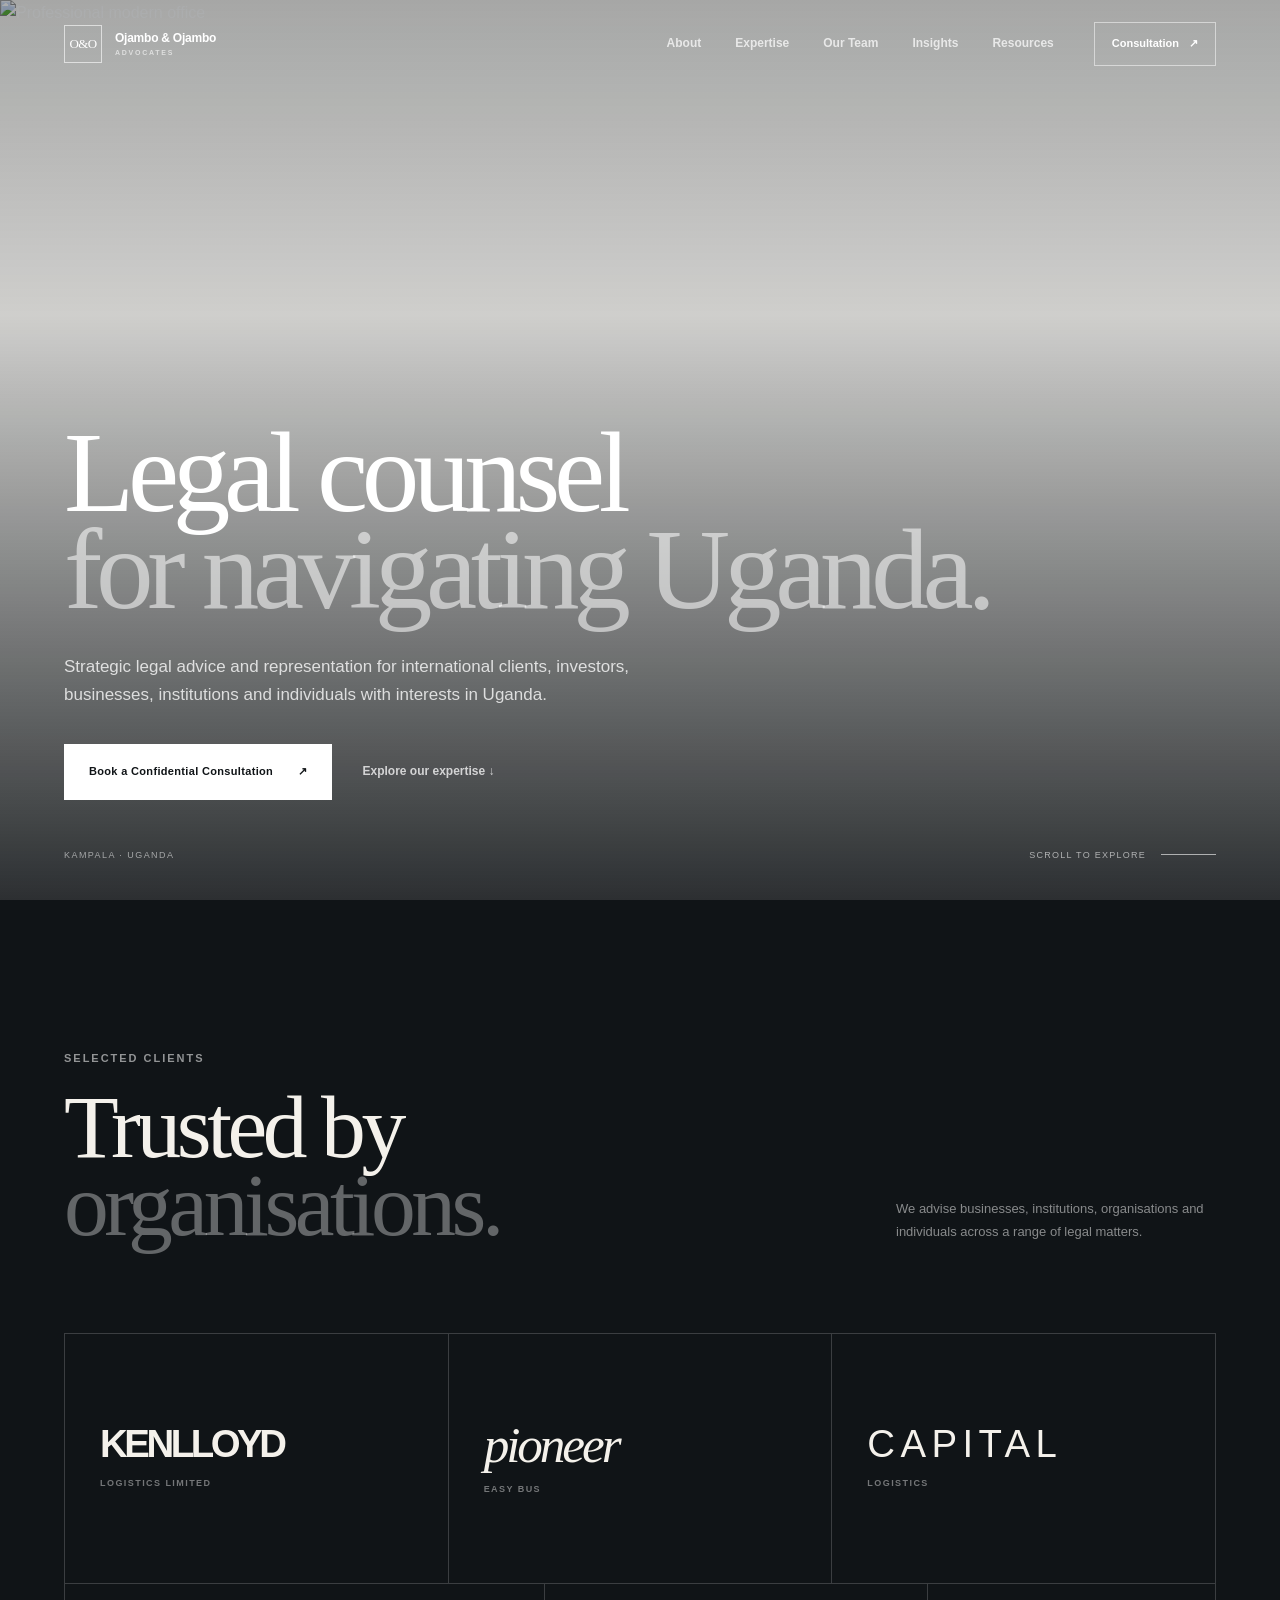
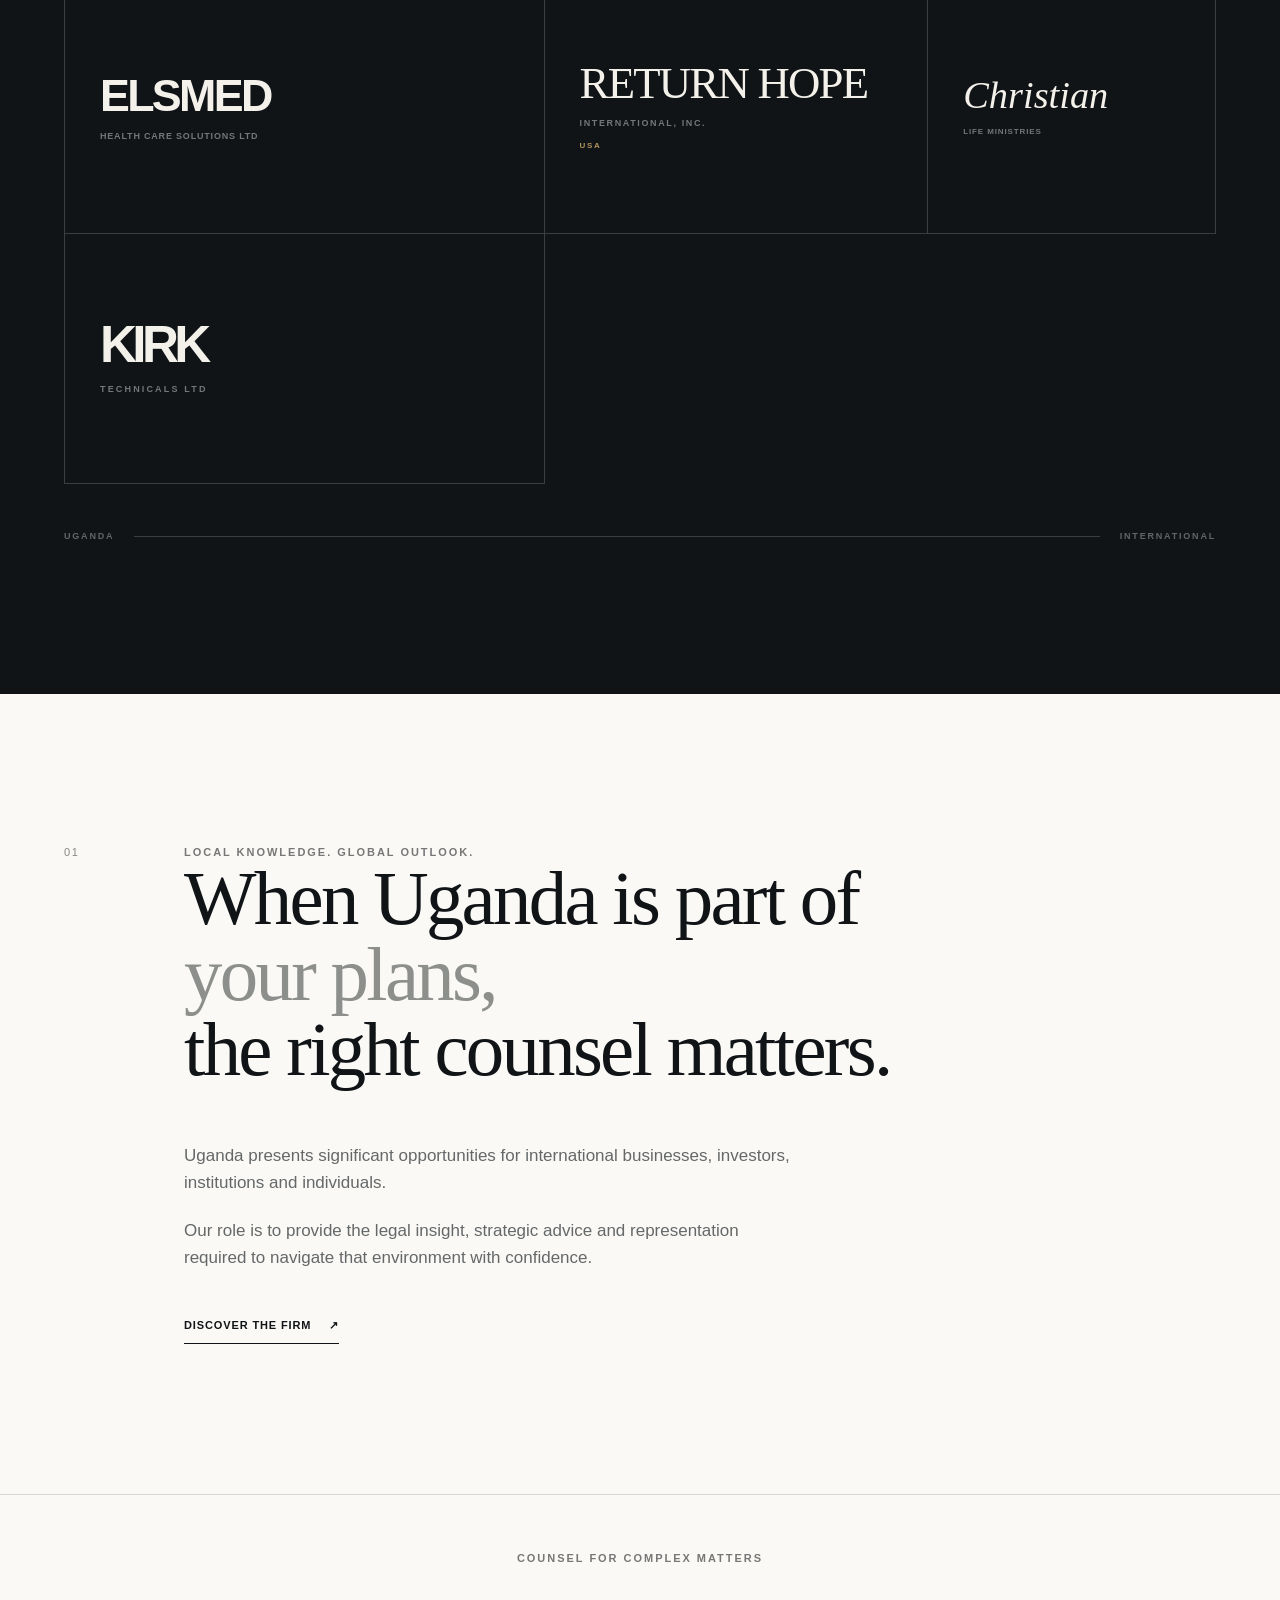
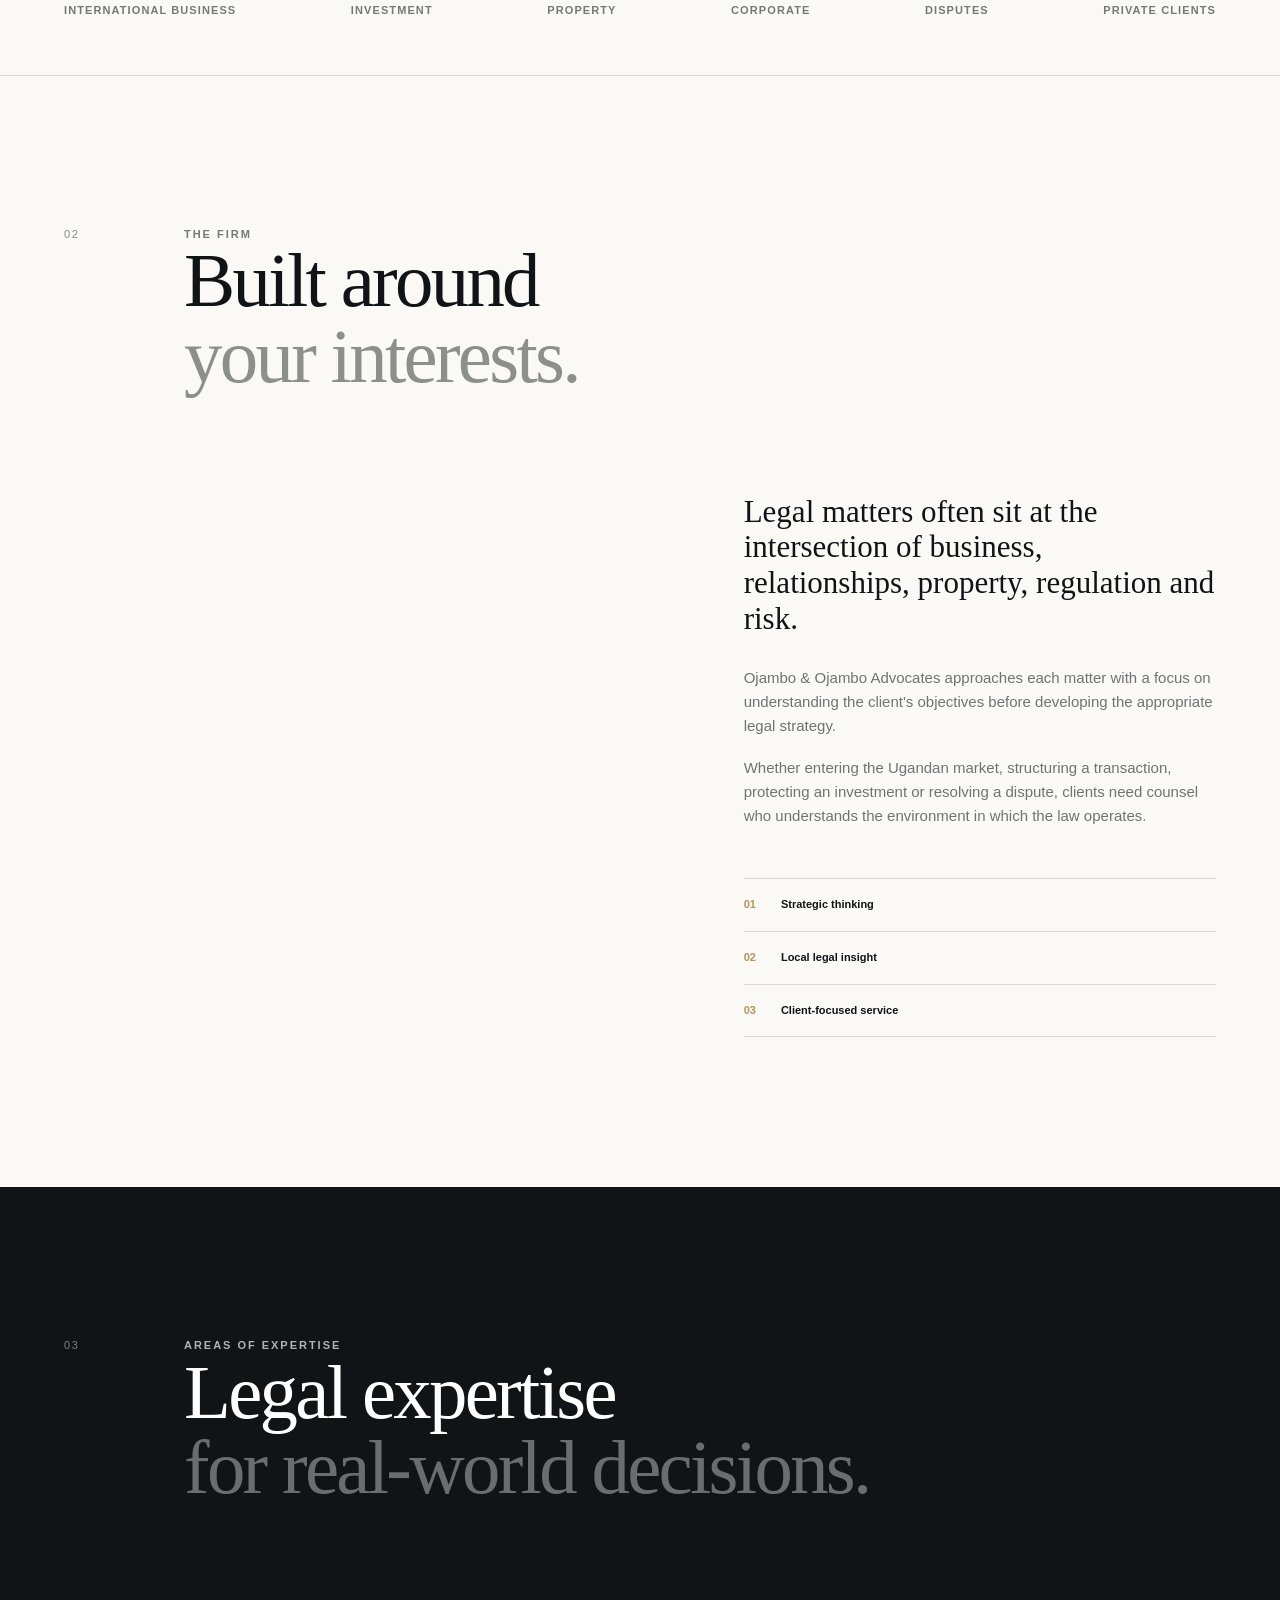
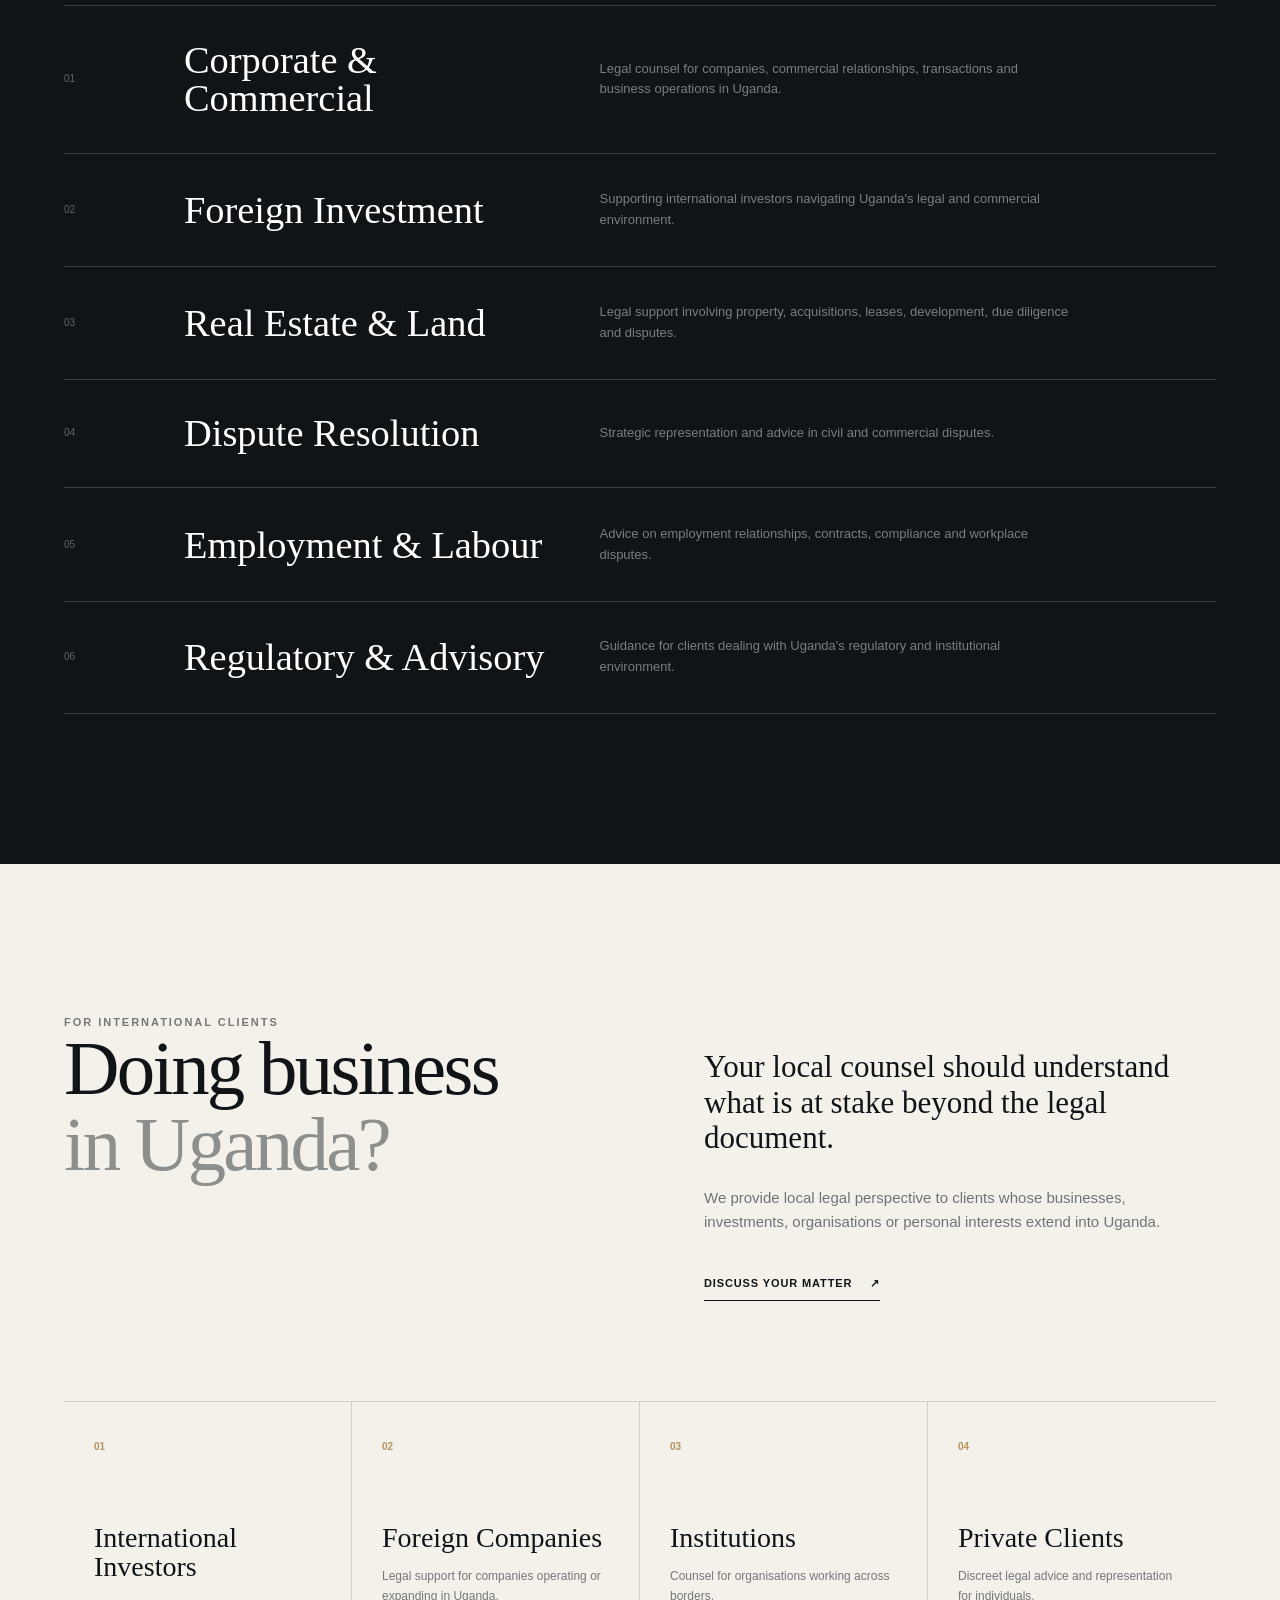
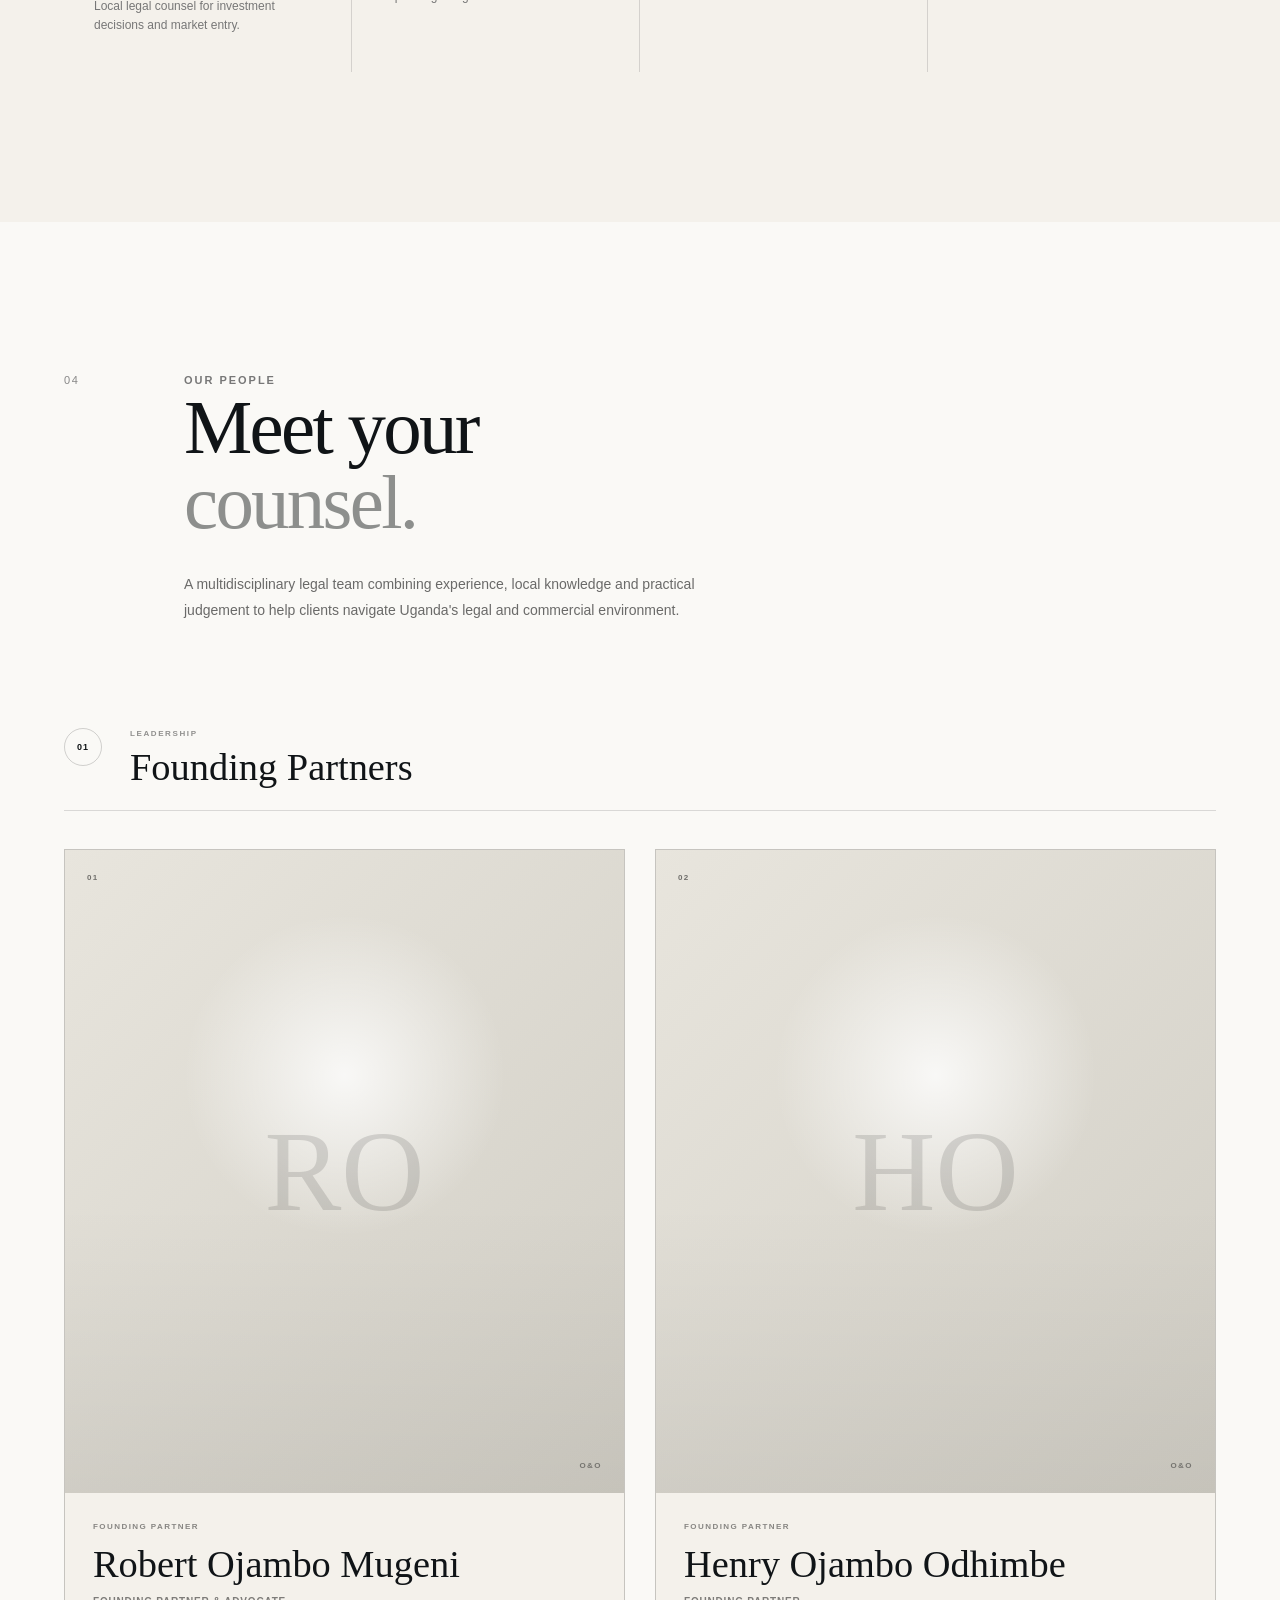
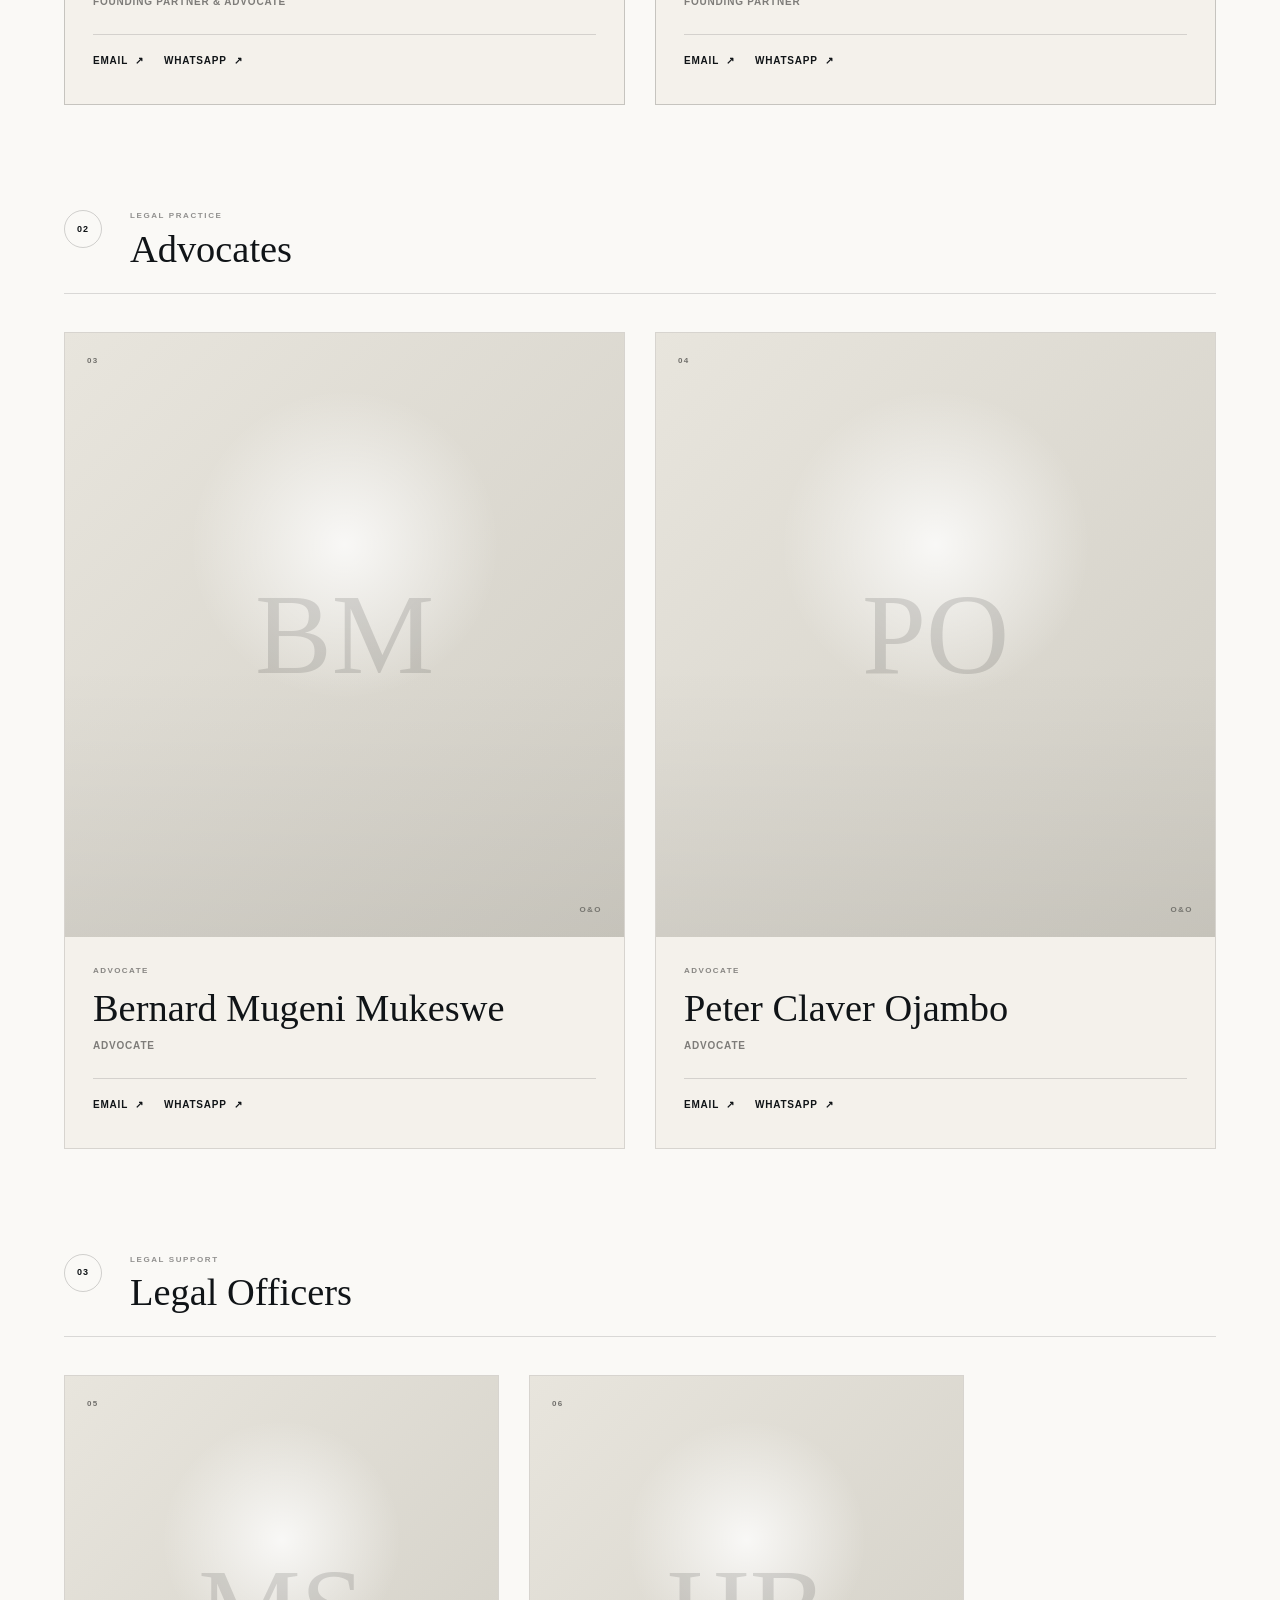
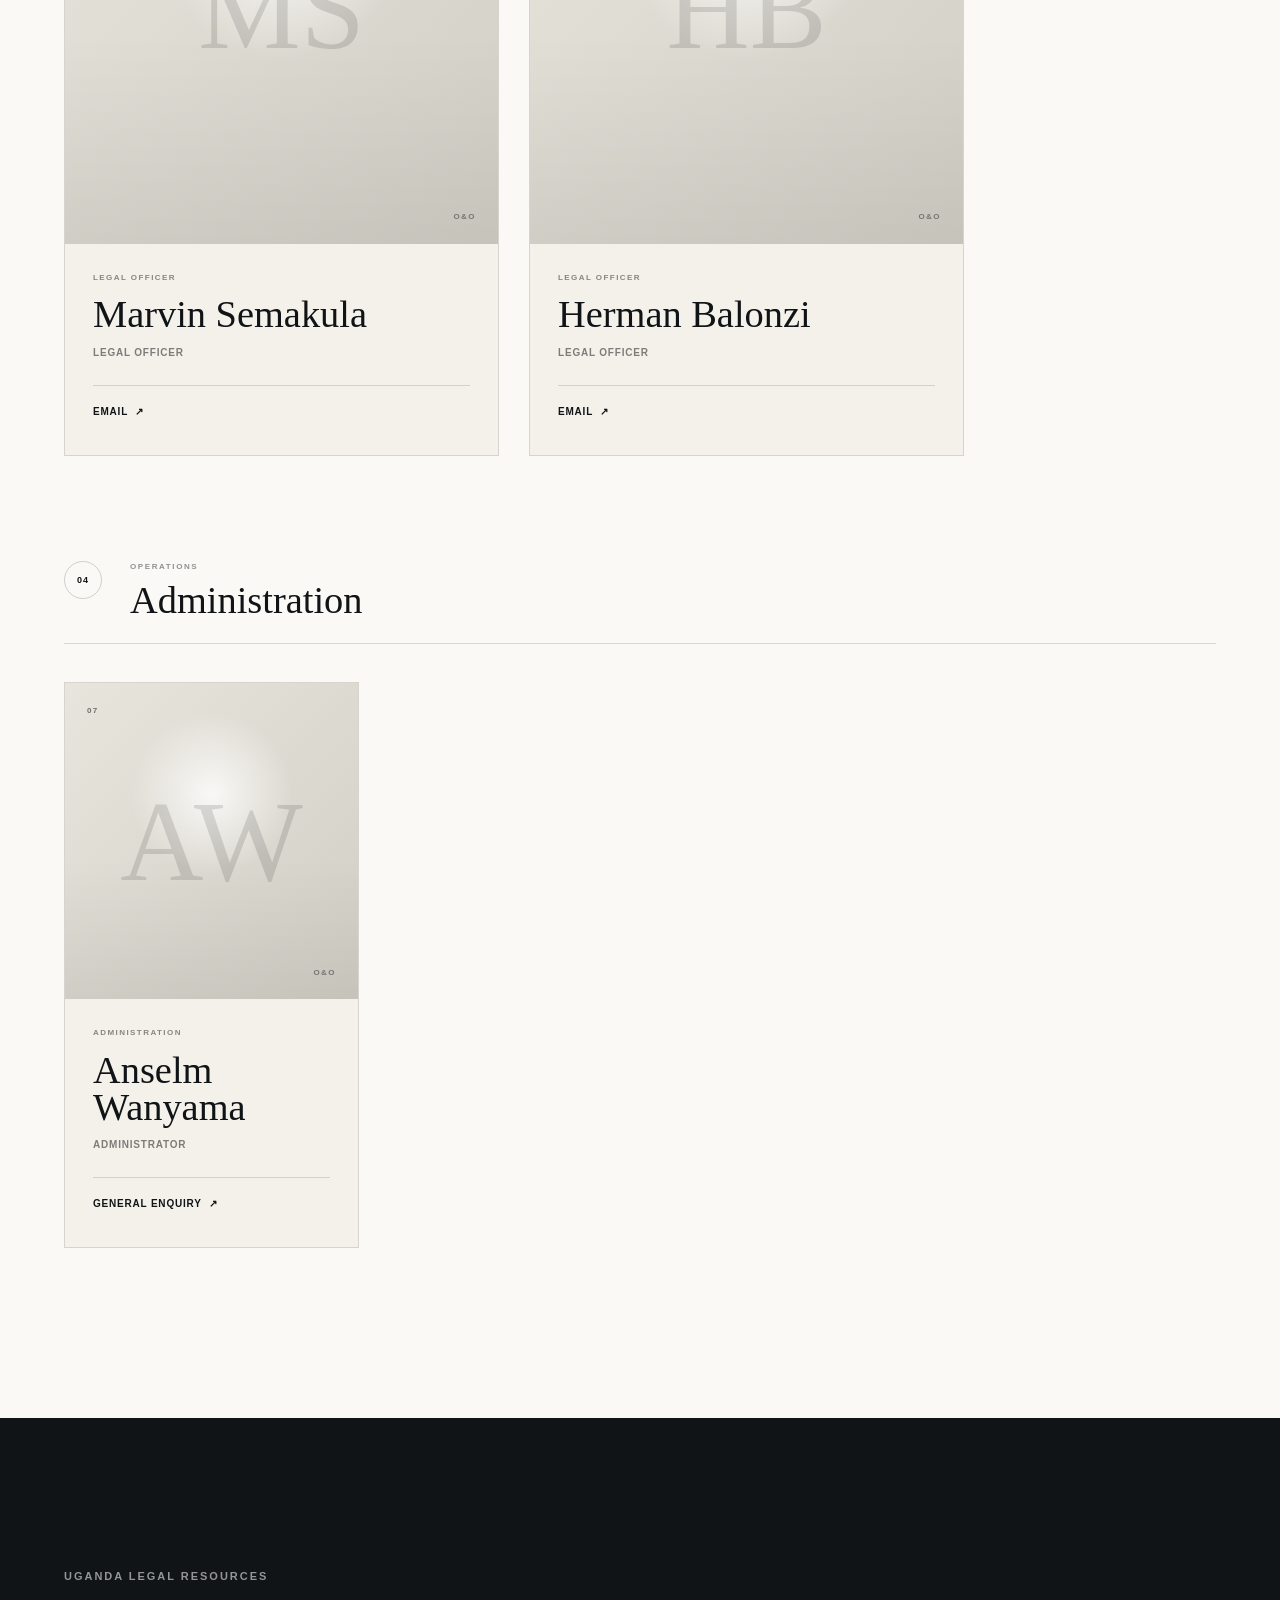
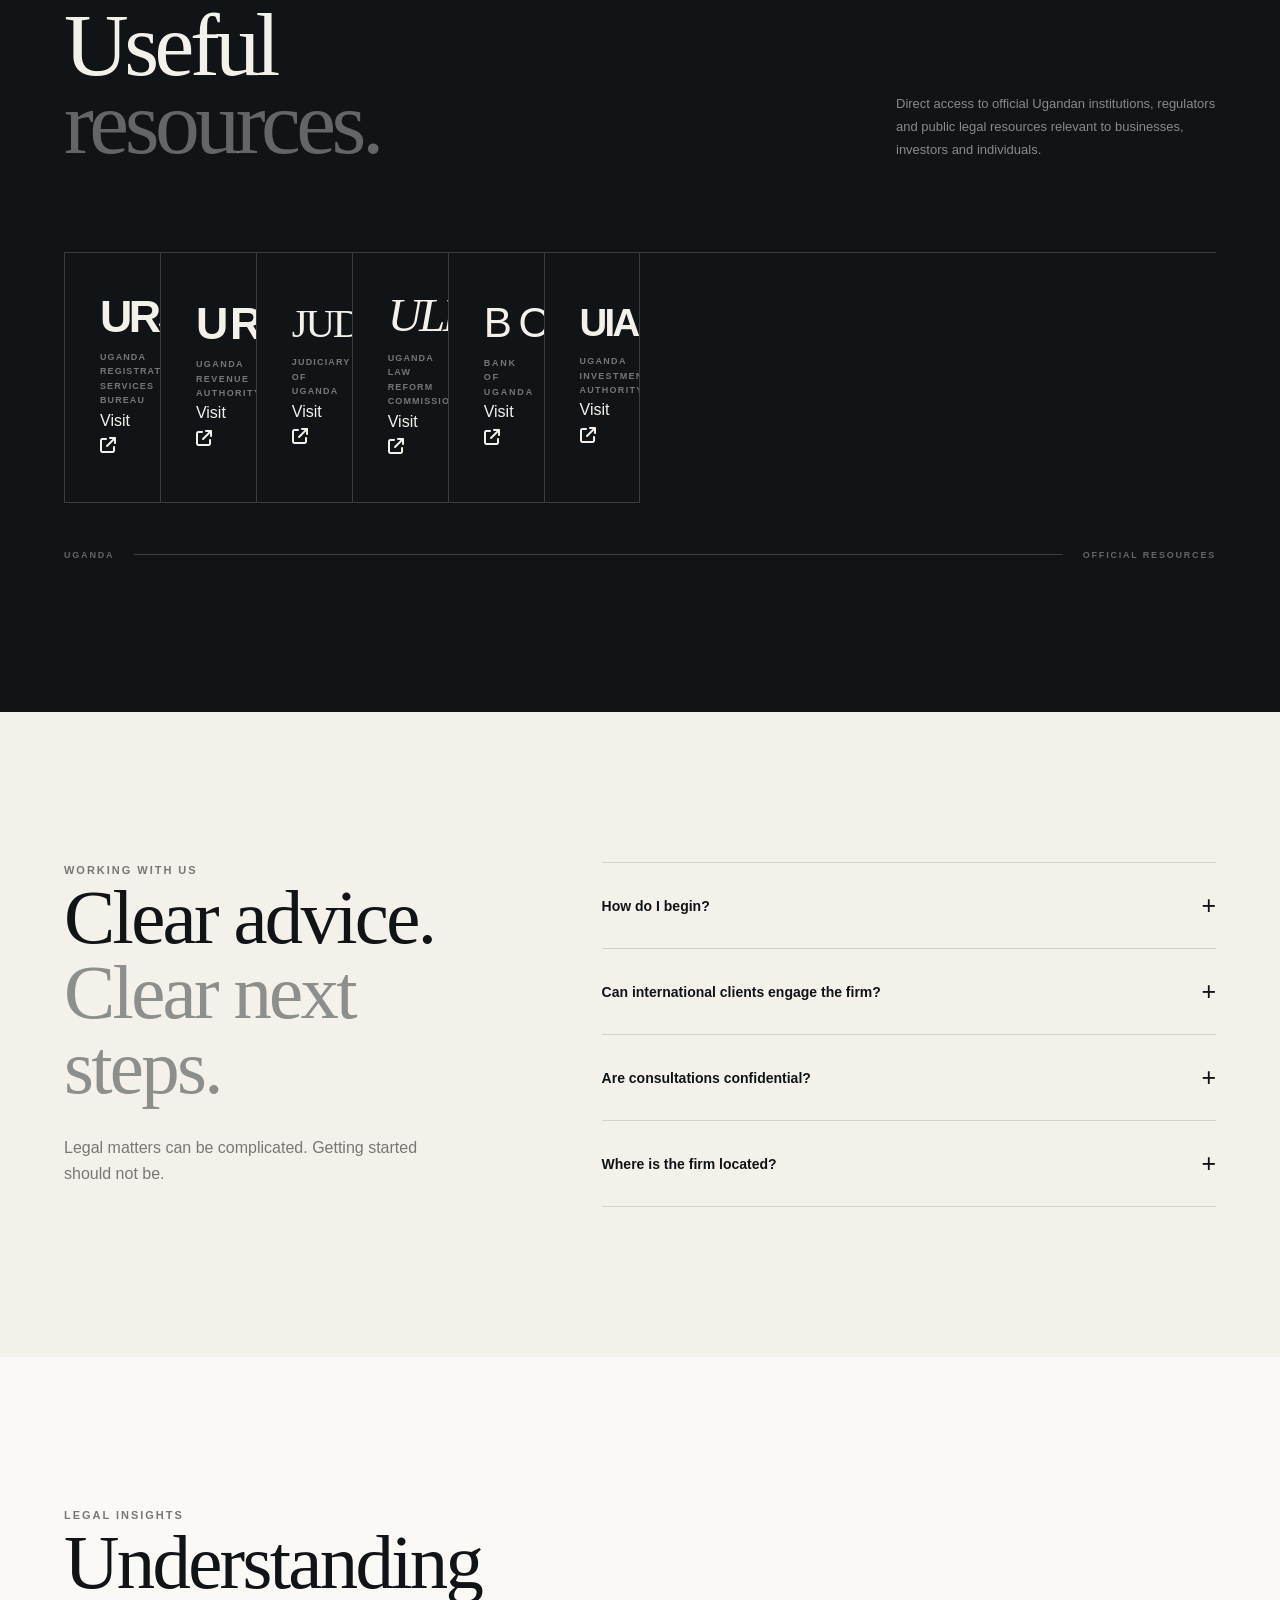
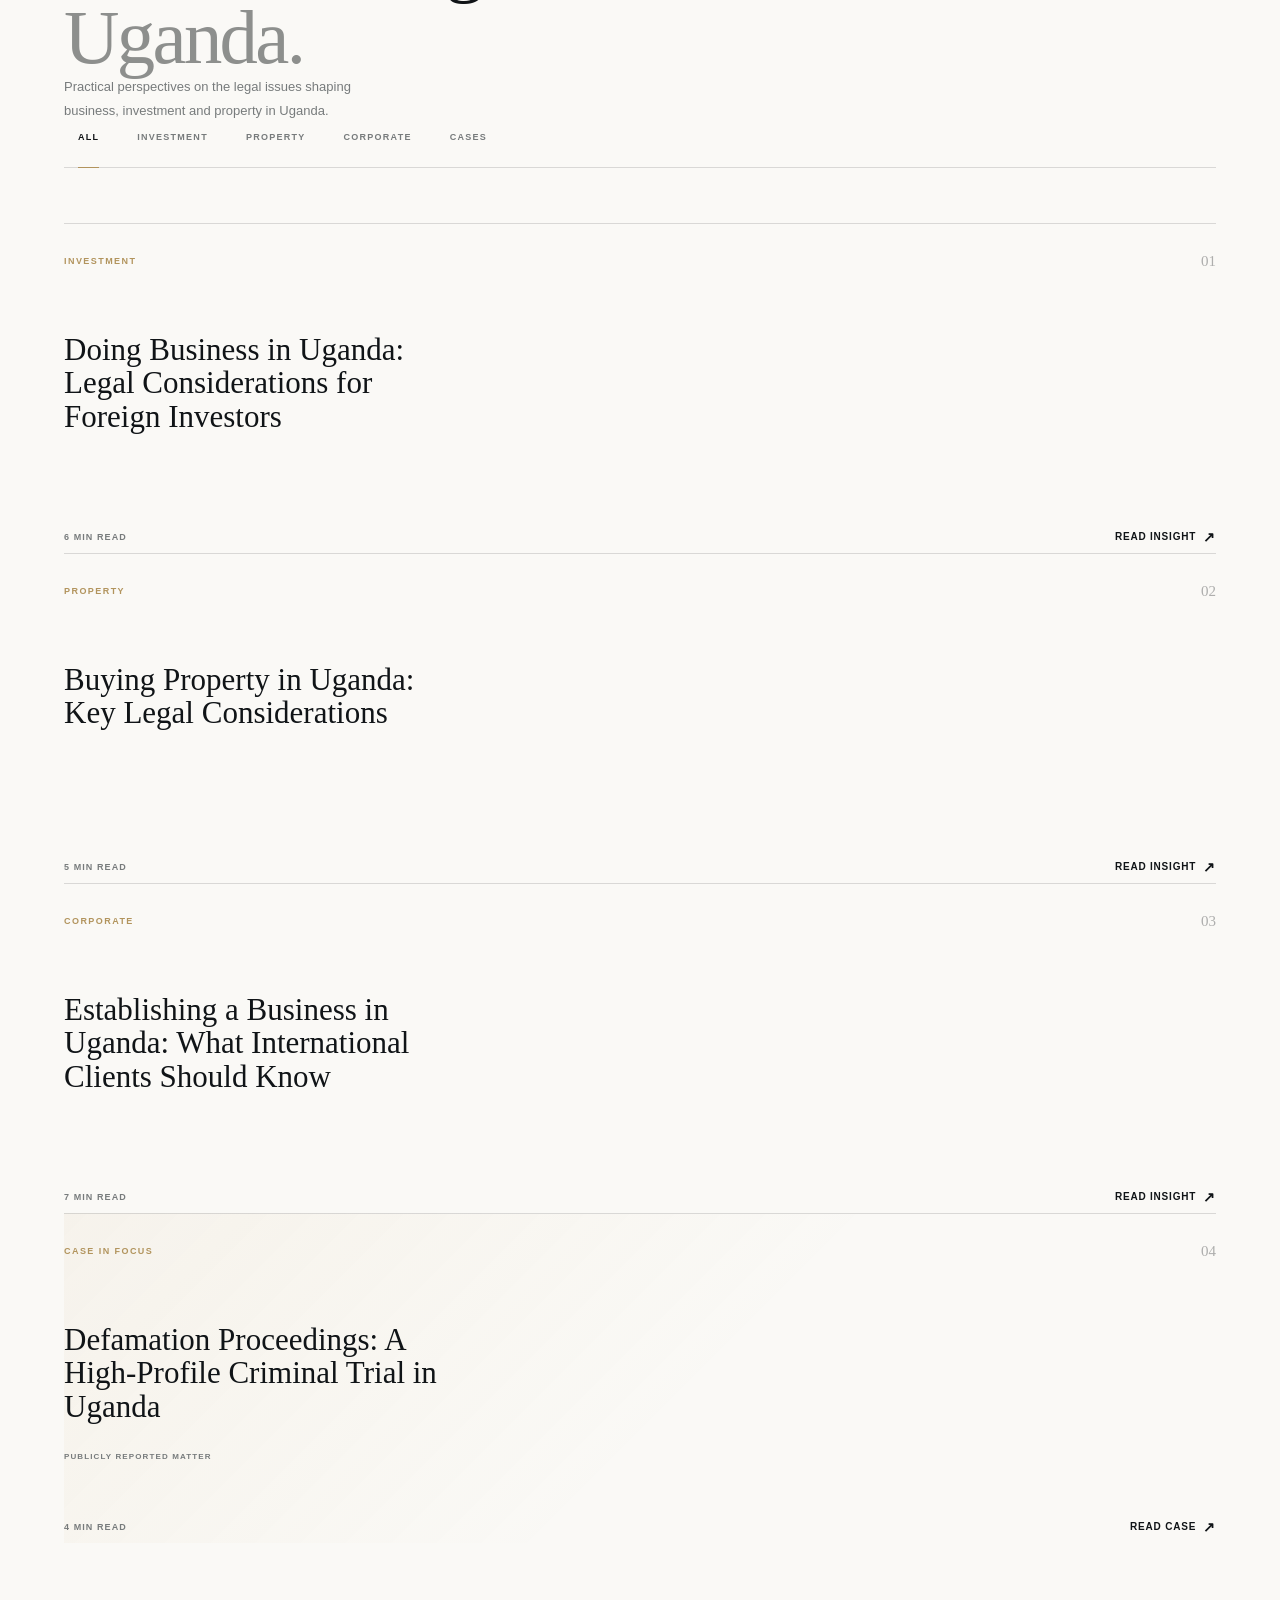
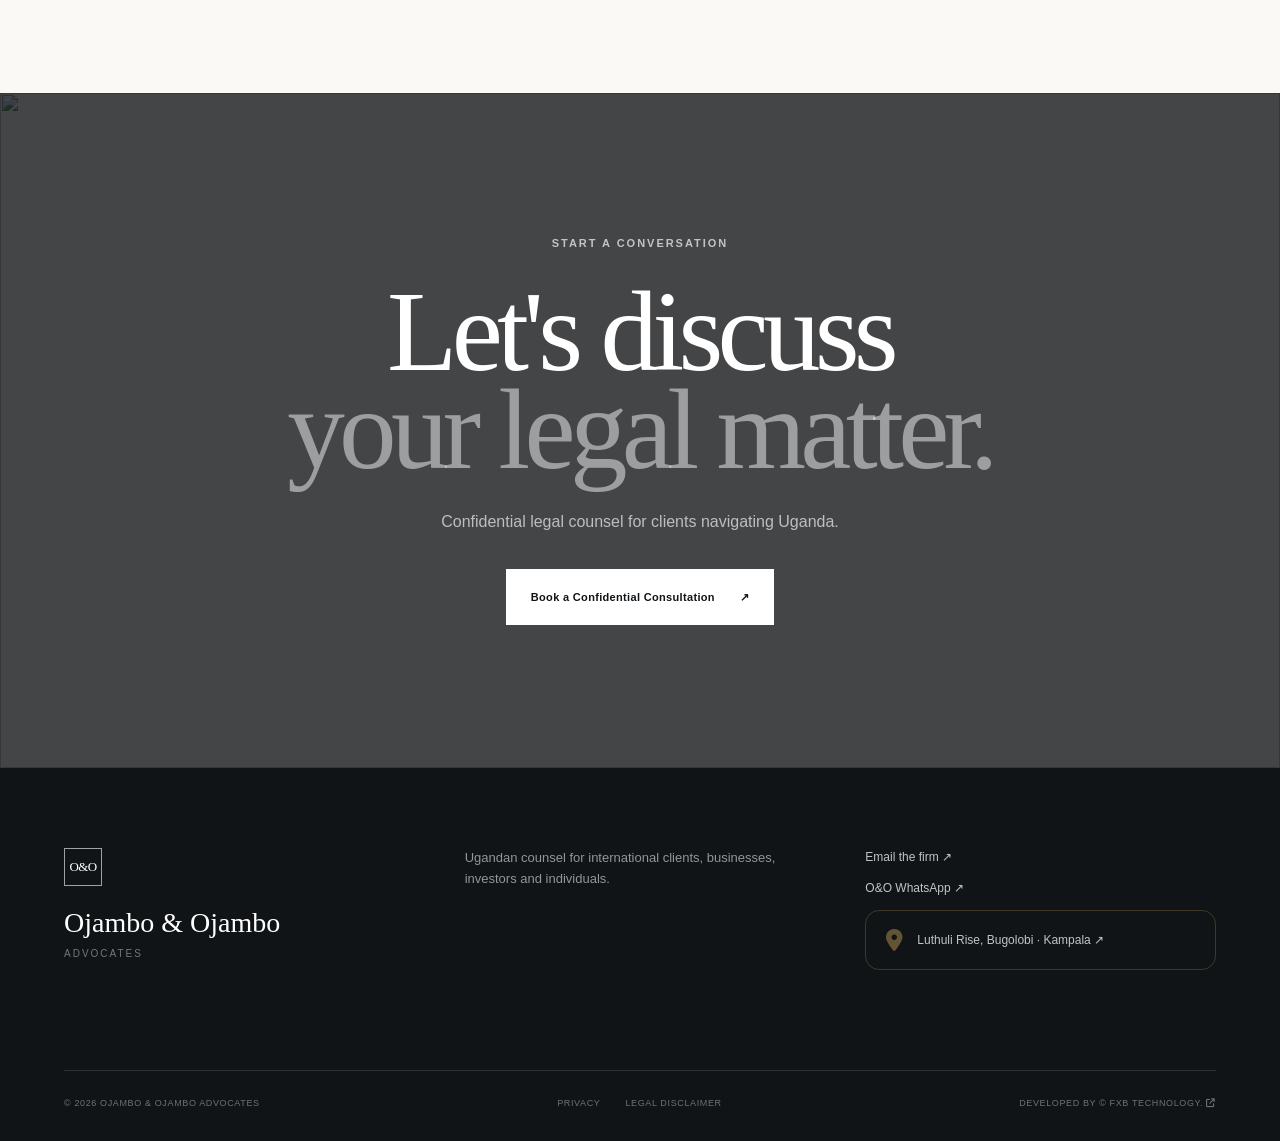
==== index.html @ 97798c5d "sdwsw" ====
<!DOCTYPE html>
<html lang="en">
<head>
    <meta charset="UTF-8">

    <!-- =========================================================
         BASIC DOCUMENT / RESPONSIVE META
    ========================================================== -->
    <meta name="viewport"
          content="width=device-width, initial-scale=1.0">

    <meta http-equiv="X-UA-Compatible" content="IE=edge">

    <title>Ojambo &amp; Ojambo Advocates | Legal Counsel in Uganda</title>

    <meta name="description"
          content="Strategic legal advice and representation for international clients, investors, businesses, institutions and individuals with interests in Uganda.">

    <meta name="author"
          content="Ojambo &amp; Ojambo Advocates">

    <meta name="publisher"
          content="Ojambo &amp; Ojambo Advocates">

    <meta name="application-name"
          content="Ojambo &amp; Ojambo Advocates">

    <meta name="subject"
          content="Legal counsel and representation in Uganda">

    <meta name="category"
          content="Legal Services">

    <meta name="classification"
          content="Law Firm, Legal Services, Advocates">

    <meta name="keywords"
          content="Ojambo & Ojambo Advocates,
          Ojambo and Ojambo Advocates,
          O&O Advocates,
          advocates Uganda,
          lawyers Uganda,
          law firm Uganda,
          Kampala lawyers,
          legal counsel Uganda,
          corporate law Uganda,
          commercial law Uganda,
          foreign investment Uganda,
          land law Uganda,
          real estate law Uganda,
          dispute resolution Uganda,
          employment law Uganda,
          regulatory advisory Uganda,
          international clients Uganda">

    <!-- =========================================================
         SEARCH ENGINE CRAWLING
    ========================================================== -->
    <meta name="robots"
          content="index, follow, max-image-preview:large, max-snippet:-1, max-video-preview:-1">

    <meta name="googlebot"
          content="index, follow, max-image-preview:large, max-snippet:-1, max-video-preview:-1">

    <meta name="bingbot"
          content="index, follow, max-image-preview:large, max-snippet:-1, max-video-preview:-1">

    <!-- =========================================================
         CANONICAL URL
    ========================================================== -->
    <link rel="canonical"
          href="https://oandoadvocates.onrender.com/">

    <!-- =========================================================
         GEO / LOCAL SEO
    ========================================================== -->
    <meta name="geo.region" content="UG-C">
    <meta name="geo.placename" content="Kampala, Uganda">

    <!-- =========================================================
         BROWSER / UI
    ========================================================== -->
    <meta name="theme-color" content="#202326">
    <meta name="msapplication-TileColor" content="#202326">

    <meta name="color-scheme" content="light dark">

    <meta name="referrer"
          content="strict-origin-when-cross-origin">

    <meta name="format-detection"
          content="telephone=yes">

    <!-- =========================================================
         APPLE / IOS
    ========================================================== -->
    <meta name="apple-mobile-web-app-title"
          content="O&O Advocates">

    <meta name="apple-mobile-web-app-capable"
          content="yes">

    <meta name="apple-mobile-web-app-status-bar-style"
          content="black-translucent">

    <!-- =========================================================
         MICROSOFT
    ========================================================== -->
    <meta name="msapplication-config"
          content="/browserconfig.xml">

    <!-- =========================================================
         OPEN GRAPH / FACEBOOK / WHATSAPP / LINKEDIN
    ========================================================== -->
    <meta property="og:type"
          content="website">

    <meta property="og:site_name"
          content="Ojambo &amp; Ojambo Advocates">

    <meta property="og:title"
          content="Ojambo &amp; Ojambo Advocates | Legal Counsel in Uganda">

    <meta property="og:description"
          content="Strategic legal advice and representation for international clients, investors, businesses, institutions and individuals with interests in Uganda.">

    <meta property="og:url"
          content="https://oandoadvocates.onrender.com/">

    <meta property="og:locale"
          content="en_UG">

    <meta property="og:image"
          content="https://oandoadvocates.onrender.com/ChatGPT Image Sep 15, 2026, 11_33_00 AM.png">

    <meta property="og:image:secure_url"
          content="https://oandoadvocates.onrender.com/ChatGPT Image Sep 15, 2026, 11_33_00 AM.png">

    <meta property="og:image:type"
          content="image/png">

    <meta property="og:image:width"
          content="1200">

    <meta property="og:image:height"
          content="630">

    <meta property="og:image:alt"
          content="Ojambo & Ojambo Advocates — O&O premium legal identity">

    <!-- =========================================================
         TWITTER / X
    ========================================================== -->
    <meta name="twitter:card"
          content="summary_large_image">

    <meta name="twitter:title"
          content="Ojambo &amp; Ojambo Advocates | Legal Counsel in Uganda">

    <meta name="twitter:description"
          content="Strategic legal advice and representation for clients navigating Uganda.">

    <meta name="twitter:image"
          content="https://oandoadvocates.onrender.com/ChatGPT Image Sep 15, 2026, 11_33_00 AM.png">

    <meta name="twitter:image:alt"
          content="Ojambo & Ojambo Advocates O&O brand mark">

    <!-- =========================================================
         FAVICONS / BRAND ICONS
    ========================================================== -->

    <!-- Modern browsers -->
    <link rel="icon"
          href="/ChatGPT Image Sep 15, 2026, 11_33_00 AM.png"
          type="image/svg+xml">

    <!-- Standard PNG favicon -->
    <link rel="icon"
          href="/ChatGPT Image Sep 15, 2026, 11_33_00 AM.png"
          sizes="32x32"
          type="image/png">

    <link rel="icon"
          href="/ChatGPT Image Sep 15, 2026, 11_33_00 AM.png"
          sizes="16x16"
          type="image/png">

    <!-- iPhone / iPad -->
    <link rel="apple-touch-icon"
          href="/ChatGPT Image Sep 15, 2026, 11_33_00 AM.png"
          sizes="180x180">

    <!-- Safari pinned tab -->
    <link rel="mask-icon"
          href="/ChatGPT Image Sep 15, 2026, 11_33_00 AM.png"
          color="#c9a35b">

    <!-- PWA -->
    <link rel="manifest"
          href="/site.webmanifest">

    <!-- =========================================================
         FONTS
    ========================================================== -->
    <link rel="preconnect"
          href="https://fonts.googleapis.com">

    <link rel="preconnect"
          href="https://fonts.gstatic.com"
          crossorigin>

    <link href="https://fonts.googleapis.com/css2?family=DM+Sans:wght@400;500;600;700&family=Playfair+Display:wght@500;600;700&display=swap"
          rel="stylesheet">

    <!-- =========================================================
         FONT AWESOME
    ========================================================== -->
    <link rel="stylesheet"
          href="https://cdnjs.cloudflare.com/ajax/libs/font-awesome/6.5.2/css/all.min.css">

    <!-- YOUR EXISTING CSS -->
    <link rel="stylesheet"
          href="style.css">

    <!-- =========================================================
         STRUCTURED DATA / JSON-LD
         Helps Google understand the firm, website, lawyers,
         services and FAQ content.
    ========================================================== -->
    <script type="application/ld+json">
    {
      "@context": "https://schema.org",
      "@graph": [

        {
          "@type": "LegalService",
          "@id": "https://oandoadvocates.onrender.com/#firm",

          "name": "Ojambo & Ojambo Advocates",

          "alternateName": [
            "Ojambo and Ojambo Advocates",
            "O&O Advocates"
          ],

          "url": "https://oandoadvocates.onrender.com/",

          "logo": {
            "@type": "ImageObject",
            "url": "https://oandoadvocates.onrender.com/ChatGPT Image Sep 15, 2026, 11_33_00 AM.png"
          },

          "image": {
            "@type": "ImageObject",
            "url": "https://oandoadvocates.onrender.com/ChatGPT Image Sep 15, 2026, 11_33_00 AM.png",
            "width": 1200,
            "height": 630
          },

          "description":
            "Strategic legal advice and representation for international clients, investors, businesses, institutions and individuals with interests in Uganda.",

          "areaServed": {
            "@type": "Country",
            "name": "Uganda"
          },

          "address": {
            "@type": "PostalAddress",
            "streetAddress":
              "NAIGAGA COMPLEX 1ST FLOOR B01, PLOT 42 LUTHULI RISE BUGOLOBI",
            "addressLocality": "Kampala",
            "addressCountry": "UG"
          },

          "telephone": "+256707266256",

          "email": "ojamborobert@gmail.com",

          "knowsAbout": [
            "Corporate and Commercial Law",
            "Foreign Investment",
            "Real Estate and Land Law",
            "Dispute Resolution",
            "Employment and Labour Law",
            "Regulatory and Advisory Services"
          ],

          "serviceType": [
            "Corporate & Commercial",
            "Foreign Investment",
            "Real Estate & Land",
            "Dispute Resolution",
            "Employment & Labour",
            "Regulatory & Advisory"
          ]
        },

        {
          "@type": "WebSite",
          "@id": "https://oandoadvocates.onrender.com/#website",

          "url": "https://oandoadvocates.onrender.com/",

          "name": "Ojambo & Ojambo Advocates",

          "description":
            "Legal counsel and representation in Uganda.",

          "publisher": {
            "@id": "https://oandoadvocates.onrender.com/#firm"
          },

          "inLanguage": "en-UG"
        },

        {
          "@type": "WebPage",
          "@id": "https://oandoadvocates.onrender.com/#webpage",

          "url": "https://oandoadvocates.onrender.com/",

          "name":
            "Ojambo & Ojambo Advocates | Legal Counsel in Uganda",

          "description":
            "Strategic legal advice and representation for clients navigating Uganda.",

          "isPartOf": {
            "@id": "https://oandoadvocates.onrender.com/#website"
          },

          "about": {
            "@id": "https://oandoadvocates.onrender.com/#firm"
          },

          "inLanguage": "en-UG"
        },

        {
          "@type": "Person",
          "@id": "https://oandoadvocates.onrender.com/#ojambo-robert-mugeni",

          "name": "Ojambo Robert Mugeni",

          "jobTitle": "Partner / Advocate",

          "worksFor": {
            "@id": "https://oandoadvocates.onrender.com/#firm"
          }
        },

        {
          "@type": "Person",
          "@id": "https://oandoadvocates.onrender.com/#ben-mukeswe",

          "name": "Ben Mukeswe",

          "jobTitle": "Partner / Advocate",

          "worksFor": {
            "@id": "https://oandoadvocates.onrender.com/#firm"
          }
        },

        {
          "@type": "Person",
          "@id": "https://oandoadvocates.onrender.com/#peter-ojambo",

          "name": "Peter Ojambo",

          "jobTitle": "Advocate",

          "worksFor": {
            "@id": "https://oandoadvocates.onrender.com/#firm"
          }
        },

        {
          "@type": "FAQPage",
          "@id": "https://oandoadvocates.onrender.com/#faq",

          "mainEntity": [

            {
              "@type": "Question",
              "name": "Where is Ojambo & Ojambo Advocates located?",

              "acceptedAnswer": {
                "@type": "Answer",
                "text":
                  "Ojambo & Ojambo Advocates is located at NAIGAGA COMPLEX 1ST FLOOR B01, PLOT 42 LUTHULI RISE BUGOLOBI, Kampala, Uganda."
              }
            },

            {
              "@type": "Question",
              "name": "What areas of law does the firm handle?",

              "acceptedAnswer": {
                "@type": "Answer",
                "text":
                  "The firm provides legal services in Corporate & Commercial, Foreign Investment, Real Estate & Land, Dispute Resolution, Employment & Labour, and Regulatory & Advisory matters."
              }
            },

            {
              "@type": "Question",
              "name": "Does the firm advise international clients?",

              "acceptedAnswer": {
                "@type": "Answer",
                "text":
                  "Yes. Ojambo & Ojambo Advocates provides strategic legal advice and representation for international clients, investors, businesses, institutions and individuals with interests in Uganda."
              }
            },

            {
              "@type": "Question",
              "name": "How can I contact the firm?",

              "acceptedAnswer": {
                "@type": "Answer",
                "text":
                  "You can contact Ojambo & Ojambo Advocates by telephone at +256707266256 or by email at ojamborobert@gmail.com."
              }
            }

          ]
        }

      ]
    }
    </script>
</head>
<body>

    <!-- =========================================================
         PAGE LOADER
         ========================================================= -->

    <div class="page-loader" id="pageLoader">
        <div class="loader-mark">O&O</div>
    </div>


    <!-- =========================================================
         NAVIGATION
         ========================================================= -->

    <header class="site-header">

        <nav class="navbar">

            <!--
                Replace O&O with the firm's actual logo later.
                For now this gives the site a sophisticated text-based identity.
            -->
            <a href="#top" class="brand">

                <span class="brand-monogram">
                    O&O
                </span>

                <span class="brand-name">
                    Ojambo & Ojambo
                    <small>ADVOCATES</small>
                </span>

            </a>


            <!-- Desktop navigation -->

            <div class="desktop-nav">

                <a href="#about">About</a>

                <a href="#expertise">Expertise</a>

                <a href="#team">Our Team</a>

                <a href="#insights">Insights</a>

                <a href="#legal-resources">Resources</a>


            </div>


            <!--
                Main conversion button.
                This is intentionally visible throughout the website.
            -->

            <a href="#contact" class="nav-cta">
                Consultation
                <span>↗</span>
            </a>


            <!-- Mobile menu button -->

            <button
                class="menu-toggle"
                id="menuToggle"
                aria-label="Open navigation"
            >
                <span></span>
                <span></span>
            </button>

        </nav>


        <!-- Mobile navigation -->

        <div class="mobile-nav" id="mobileNav">

            <a href="#about">About</a>

            <a href="#expertise">Expertise</a>

            <a href="#team">Our Team</a>

            <a href="#insights">Insights</a>

            <a href="#legal-resources">Resources</a>

            <a href="#contact">
                Book a Consultation ↗
            </a>

        </div>

    </header>



    <main id="top">


        <!-- =========================================================
             HERO
             ========================================================= -->

        <section class="hero">

            <div class="hero-background">

                <!--
                    This image can later be replaced with the firm's
                    professional Kampala office / advocate photography.

                    We are using a remote image temporarily so the page
                    works immediately without an assets folder.
                -->

                <img
                    src="https://images.unsplash.com/photo-1497366811353-6870744d04b2?auto=format&fit=crop&w=2200&q=85"
                    alt="Professional modern office"
                >

            </div>


            <div class="hero-overlay"></div>


            <div class="hero-content">

                <!--div class="eyebrow reveal">
                    OJAMBO & OJAMBO ADVOCATES
                </div-->


                <h1 class="hero-title reveal">

                    Legal counsel
                    <em>for navigating Uganda.</em>

                </h1>


                <p class="hero-description reveal">

                    Strategic legal advice and representation for
                    international clients, investors, businesses,
                    institutions and individuals with interests in Uganda.

                </p>


                <div class="hero-actions reveal">

                    <a href="#contact" class="button button-light">

                        Book a Confidential Consultation

                        <span>↗</span>

                    </a>


                    <a href="#expertise" class="text-link light-link">

                        Explore our expertise

                        <span>↓</span>

                    </a>

                </div>

            </div>


            <!-- Scroll indicator -->

            <div class="hero-scroll">

                <span>Scroll to explore</span>

                <div class="scroll-line"></div>

            </div>


            <div class="hero-location">

                KAMPALA · UGANDA

            </div>

        </section>


        <section class="clients-section" id="clients">

    <div class="clients-heading">

        <div>

            <p class="eyebrow">
                Selected Clients
            </p>

            <h2>
                Trusted by
                <span>organisations.</span>
            </h2>

        </div>


        <p class="clients-intro">
            We advise businesses, institutions,
            organisations and individuals across
            a range of legal matters.
        </p>

    </div>


    <!-- =====================================================
         CLIENT LOGO WALL

         These are intentionally text-based rather than
         using invented logos. The typography creates a
         sophisticated editorial "wordmark" treatment.
         ===================================================== -->

    <div class="client-logo-wall">


        <!-- KENLLOYD -->

        <a
            class="client-logo client-kenlloyd"
            href="mailto:robertojambo@gmail.com?subject=Enquiry%20regarding%20Kenlloyd%20Logistics"
        >

            <span class="client-main">
                KENLLOYD
            </span>

            <span class="client-sub">
                LOGISTICS LIMITED
            </span>

        </a>


        <!-- PIONEER -->

        <a
            class="client-logo client-pioneer"
            href="mailto:robertojambo@gmail.com?subject=Enquiry%20regarding%20Pioneer%20Easy%20Bus"
        >

            <span class="client-main">
                pioneer
            </span>

            <span class="client-sub">
                EASY BUS
            </span>

        </a>


        <!-- CAPITAL LOGISTICS -->

        <a
            class="client-logo client-capital"
            href="mailto:robertojambo@gmail.com?subject=Enquiry%20regarding%20Capital%20Logistics"
        >

            <span class="client-main">
                CAPITAL
            </span>

            <span class="client-sub">
                LOGISTICS
            </span>

        </a>


        <!-- ELSMED -->

        <a
            class="client-logo client-elsmed"
            href="mailto:robertojambo@gmail.com?subject=Enquiry%20regarding%20Elsmed%20Health%20Care%20Solutions"
        >

            <span class="client-main">
                ELSMED
            </span>

            <span class="client-sub">
                HEALTH CARE SOLUTIONS LTD
            </span>

        </a>


        <!-- RETURN HOPE -->

        <a
            class="client-logo client-returnhope"
            href="mailto:robertojambo@gmail.com?subject=Enquiry%20regarding%20Return%20Hope%20International"
        >

            <span class="client-main">
                RETURN HOPE
            </span>

            <span class="client-sub">
                INTERNATIONAL, INC.
            </span>

            <span class="client-country">
                USA
            </span>

        </a>


        <!-- CHRISTIAN LIFE MINISTRIES -->

        <a
            class="client-logo client-christian"
            href="mailto:robertojambo@gmail.com?subject=Enquiry%20regarding%20Christian%20Life%20Ministries"
        >

            <span class="client-main">
                Christian
            </span>

            <span class="client-sub">
                LIFE MINISTRIES
            </span>

        </a>


        <!-- KIRK TECHNICALS -->

        <a
            class="client-logo client-kirk"
            href="mailto:robertojambo@gmail.com?subject=Enquiry%20regarding%20Kirk%20Technicals"
        >

            <span class="client-main">
                KIRK
            </span>

            <span class="client-sub">
                TECHNICALS LTD
            </span>

        </a>

    </div>


    <!-- INTERNATIONAL POSITIONING -->

    <div class="clients-footer">

        <span>
            Uganda
        </span>

        <span class="clients-line"></span>

        <span>
            International
        </span>

    </div>

</section>


        <!-- =========================================================
             INTRO / TRUST SECTION
             ========================================================= -->

        <section class="intro section">

            <div class="container">

                <div class="intro-grid">

                    <div class="section-number">
                        01
                    </div>


                    <div>

                        <p class="eyebrow dark">
                            LOCAL KNOWLEDGE. GLOBAL OUTLOOK.
                        </p>


                        <h2 class="display-heading">

                            When Uganda is part of
                            <span>your plans,</span>
                            the right counsel matters.

                        </h2>


                        <div class="intro-copy">

                            <p>
                                Uganda presents significant opportunities
                                for international businesses, investors,
                                institutions and individuals.
                            </p>

                            <p>
                                Our role is to provide the legal insight,
                                strategic advice and representation required
                                to navigate that environment with confidence.
                            </p>

                        </div>


                        <a href="#about" class="arrow-link">

                            Discover the firm

                            <span>↗</span>

                        </a>

                    </div>

                </div>

            </div>

        </section>



        <!-- =========================================================
             CLIENT / SECTOR STRIP
             ========================================================= -->

        <section class="client-strip">

            <div class="container">

                <p class="eyebrow dark centered">
                    COUNSEL FOR COMPLEX MATTERS
                </p>


                <div class="sector-list">

                    <span>INTERNATIONAL BUSINESS</span>

                    <span>INVESTMENT</span>

                    <span>PROPERTY</span>

                    <span>CORPORATE</span>

                    <span>DISPUTES</span>

                    <span>PRIVATE CLIENTS</span>

                </div>

            </div>

        </section>



        <!-- =========================================================
             ABOUT
             ========================================================= -->

        <section class="about section" id="about">

            <div class="container">

                <div class="split-heading">

                    <div class="section-number scroll-number">
    02
</div>


                    <div>

                        <p class="eyebrow dark">
                            THE FIRM
                        </p>

<h2 class="display-heading scroll-heading">
                            Built around
                            <span>your interests.</span>

                        </h2>

                    </div>

                </div>


                <div class="about-grid">

<div class="about-image scroll-image">
                        <img
                            src="pexels-sora-shimazaki-5668473.jpg"
                            alt="Professionals discussing business"
                            loading="lazy"
                        >

                        <div class="image-caption">
                            Strategic counsel. Thoughtful representation.
                        </div>

                    </div>


                    <div class="about-content">

                        <p class="large-copy">

                            Legal matters often sit at the intersection
                            of business, relationships, property,
                            regulation and risk.

                        </p>


                        <p>

                            Ojambo & Ojambo Advocates approaches each matter
                            with a focus on understanding the client's
                            objectives before developing the appropriate
                            legal strategy.

                        </p>


                        <p>

                            Whether entering the Ugandan market,
                            structuring a transaction, protecting an
                            investment or resolving a dispute, clients
                            need counsel who understands the environment
                            in which the law operates.

                        </p>


                        <div class="about-values">

                            <div>

                                <strong>01</strong>

                                <span>
                                    Strategic thinking
                                </span>

                            </div>


                            <div>

                                <strong>02</strong>

                                <span>
                                    Local legal insight
                                </span>

                            </div>


                            <div>

                                <strong>03</strong>

                                <span>
                                    Client-focused service
                                </span>

                            </div>

                        </div>

                    </div>

                </div>

            </div>

        </section>



        <!-- =========================================================
             EXPERTISE
             ========================================================= -->

        <section class="expertise section-dark" id="expertise">

            <div class="container">

                <div class="expertise-header">

                    <div class="section-number light">
                        03
                    </div>


                    <div>

                        <p class="eyebrow">
                            AREAS OF EXPERTISE
                        </p>


                        <h2 class="display-heading white">

                            Legal expertise
                            <span>for real-world decisions.</span>

                        </h2>

                    </div>

                </div>


                <div class="practice-list">


                    <!-- Practice area 01 -->

<article class="practice-item scroll-reveal">
                        <div class="practice-number">
                            01
                        </div>

                        <div class="practice-main">

                            <h3>
                                Corporate & Commercial
                            </h3>

                            <p>
                                Legal counsel for companies,
                                commercial relationships, transactions
                                and business operations in Uganda.
                            </p>

                        </div>

                        <!--div class="practice-arrow">
                            ↗
                        </div-->

                    </article>


                    <!-- Practice area 02 -->

<article class="practice-item scroll-reveal">
                        <div class="practice-number">
                            02
                        </div>

                        <div class="practice-main">

                            <h3>
                                Foreign Investment
                            </h3>

                            <p>
                                Supporting international investors
                                navigating Uganda's legal and commercial
                                environment.
                            </p>

                        </div>

                        <!--div class="practice-arrow">
                            ↗
                        </div-->

                    </article>


                    <!-- Practice area 03 -->

<article class="practice-item scroll-reveal">
                        <div class="practice-number">
                            03
                        </div>

                        <div class="practice-main">

                            <h3>
                                Real Estate & Land
                            </h3>

                            <p>
                                Legal support involving property,
                                acquisitions, leases, development,
                                due diligence and disputes.
                            </p>

                        </div>

                        <!--div class="practice-arrow">
                            ↗
                        </div-->

                    </article>


                    <!-- Practice area 04 -->

<article class="practice-item scroll-reveal">
                        <div class="practice-number">
                            04
                        </div>

                        <div class="practice-main">

                            <h3>
                                Dispute Resolution
                            </h3>

                            <p>
                                Strategic representation and advice
                                in civil and commercial disputes.
                            </p>

                        </div>

                        <!--div class="practice-arrow">
                            ↗
                        </div-->

                    </article>


                    <!-- Practice area 05 -->

<article class="practice-item scroll-reveal">
                        <div class="practice-number">
                            05
                        </div>

                        <div class="practice-main">

                            <h3>
                                Employment & Labour
                            </h3>

                            <p>
                                Advice on employment relationships,
                                contracts, compliance and workplace
                                disputes.
                            </p>

                        </div>

                        <!--div class="practice-arrow">
                            ↗
                        </div-->

                    </article>


                    <!-- Practice area 06 -->

                    <article class="practice-item">

                        <div class="practice-number">
                            06
                        </div>

                        <div class="practice-main">

                            <h3>
                                Regulatory & Advisory
                            </h3>

                            <p>
                                Guidance for clients dealing with
                                Uganda's regulatory and institutional
                                environment.
                            </p>

                        </div>

                        <!--div class="practice-arrow">
                            ↗
                        </div-->

                    </article>


                </div>

            </div>

        </section>



        <!-- =========================================================
             FOREIGN CLIENTS
             ========================================================= -->

        <section class="foreign-clients section">

            <div class="container">

                <div class="foreign-grid">

                    <div>

                        <p class="eyebrow dark">
                            FOR INTERNATIONAL CLIENTS
                        </p>


<h2 class="display-heading scroll-heading">
                            Doing business
                            <span>in Uganda?</span>

                        </h2>

                    </div>


                    <div class="foreign-copy">

                        <p class="large-copy">

                            Your local counsel should understand
                            what is at stake beyond the legal document.

                        </p>


                        <p>

                            We provide local legal perspective to clients
                            whose businesses, investments, organisations
                            or personal interests extend into Uganda.

                        </p>


                        <a href="#contact" class="arrow-link">

                            Discuss your matter

                            <span>↗</span>

                        </a>

                    </div>

                </div>


                <!-- Client types -->

                <div class="client-cards">

                    <div class="client-card">

                        <span>01</span>

                        <h3>
                            International Investors
                        </h3>

                        <p>
                            Local legal counsel for investment decisions
                            and market entry.
                        </p>

                    </div>


                    <div class="client-card">

                        <span>02</span>

                        <h3>
                            Foreign Companies
                        </h3>

                        <p>
                            Legal support for companies operating
                            or expanding in Uganda.
                        </p>

                    </div>


                    <div class="client-card">

                        <span>03</span>

                        <h3>
                            Institutions
                        </h3>

                        <p>
                            Counsel for organisations working
                            across borders.
                        </p>

                    </div>


                    <div class="client-card">

                        <span>04</span>

                        <h3>
                            Private Clients
                        </h3>

                        <p>
                            Discreet legal advice and representation
                            for individuals.
                        </p>

                    </div>

                </div>

            </div>

        </section>


<!-- =========================================================
     TEAM / PEOPLE
     ========================================================= -->

<section class="team section" id="team">

    <div class="container">

        <!-- =====================================================
             TEAM HEADER
             ===================================================== -->

        <div class="team-heading">

            <div class="section-number">
                04
            </div>

            <div>

                <p class="eyebrow dark">
                    OUR PEOPLE
                </p>

                <h2 class="display-heading scroll-heading">
                    Meet your
                    <span>counsel.</span>
                </h2>

                <p class="team-intro">
                    A multidisciplinary legal team combining
                    experience, local knowledge and practical
                    judgement to help clients navigate Uganda's
                    legal and commercial environment.
                </p>

            </div>

        </div>


        <!-- =====================================================
             FOUNDING PARTNERS
             ===================================================== -->

        <div class="team-group">

            <div class="team-group-heading">

                <span class="team-group-number">
                    01
                </span>

                <div>

                    <p class="team-group-eyebrow">
                        LEADERSHIP
                    </p>

                    <h3>
                        Founding Partners
                    </h3>

                </div>

            </div>


            <div class="team-grid">


                <!-- ROBERT OJAMBO MUGENI -->

                <article
                    class="team-member team-member-featured scroll-reveal"
                    data-team-member
                >

                    <div class="team-photo">

                        <div class="photo-placeholder">

                            <span class="team-initials">
                                RO
                            </span>

                            <span class="team-photo-index">
                                01
                            </span>

                            <span class="team-photo-mark">
                                O&O
                            </span>

                        </div>

                        <div class="team-photo-overlay"></div>

                    </div>


                    <div class="team-info">

                        <div class="team-role-label">
                            FOUNDING PARTNER
                        </div>

                        <h3>
                            Robert Ojambo Mugeni
                        </h3>

                        <p>
                            Founding Partner &amp; Advocate
                        </p>

                        <div class="team-divider"></div>

                        <div class="advocate-contact">

                            <a
                                href="mailto:robertojambo@gmail.com?subject=Legal%20Enquiry%20%E2%80%94%20Robert%20Ojambo%20Mugeni"
                                class="advocate-contact-link"
                            >
                                Email
                                <span>↗</span>
                            </a>

                            <a
                                href="https://wa.me/256707266256?text=Hello%20Ojambo%20%26%20Ojambo%20Advocates%2C%20I%20would%20like%20to%20contact%20Robert%20Ojambo%20Mugeni%20regarding%20a%20legal%20matter."
                                class="advocate-contact-link"
                                target="_blank"
                                rel="noopener noreferrer"
                            >
                                WhatsApp
                                <span>↗</span>
                            </a>

                        </div>

                    </div>

                </article>


                <!-- HENRY OJAMBO ODHIMBE -->

                <article
                    class="team-member team-member-featured scroll-reveal"
                    data-team-member
                >

                    <div class="team-photo">

                        <div class="photo-placeholder">

                            <span class="team-initials">
                                HO
                            </span>

                            <span class="team-photo-index">
                                02
                            </span>

                            <span class="team-photo-mark">
                                O&O
                            </span>

                        </div>

                        <div class="team-photo-overlay"></div>

                    </div>


                    <div class="team-info">

                        <div class="team-role-label">
                            FOUNDING PARTNER
                        </div>

                        <h3>
                            Henry Ojambo Odhimbe
                        </h3>

                        <p>
                            Founding Partner
                        </p>

                        <div class="team-divider"></div>

                        <div class="advocate-contact">

                            <a
                                href="mailto:robertojambo@gmail.com?subject=Legal%20Enquiry%20%E2%80%94%20Henry%20Ojambo%20Odhimbe"
                                class="advocate-contact-link"
                            >
                                Email
                                <span>↗</span>
                            </a>

                            <a
                                href="https://wa.me/256707266256?text=Hello%20Ojambo%20%26%20Ojambo%20Advocates%2C%20I%20would%20like%20to%20contact%20Henry%20Ojambo%20Odhimbe%20regarding%20a%20legal%20matter."
                                class="advocate-contact-link"
                                target="_blank"
                                rel="noopener noreferrer"
                            >
                                WhatsApp
                                <span>↗</span>
                            </a>

                        </div>

                    </div>

                </article>

            </div>

        </div>



        <!-- =====================================================
             ADVOCATES
             ===================================================== -->

        <div class="team-group">

            <div class="team-group-heading">

                <span class="team-group-number">
                    02
                </span>

                <div>

                    <p class="team-group-eyebrow">
                        LEGAL PRACTICE
                    </p>

                    <h3>
                        Advocates
                    </h3>

                </div>

            </div>


            <div class="team-grid">


                <!-- BERNARD MUGENI MUKESWE -->

                <article
                    class="team-member scroll-reveal"
                    data-team-member
                >

                    <div class="team-photo">

                        <div class="photo-placeholder">

                            <span class="team-initials">
                                BM
                            </span>

                            <span class="team-photo-index">
                                03
                            </span>

                            <span class="team-photo-mark">
                                O&O
                            </span>

                        </div>

                        <div class="team-photo-overlay"></div>

                    </div>


                    <div class="team-info">

                        <div class="team-role-label">
                            ADVOCATE
                        </div>

                        <h3>
                            Bernard Mugeni Mukeswe
                        </h3>

                        <p>
                            Advocate
                        </p>

                        <div class="team-divider"></div>

                        <div class="advocate-contact">

                            <a
                                href="mailto:robertojambo@gmail.com?subject=Legal%20Enquiry%20%E2%80%94%20Bernard%20Mugeni%20Mukeswe"
                                class="advocate-contact-link"
                            >
                                Email
                                <span>↗</span>
                            </a>

                            <a
                                href="https://wa.me/256707266256?text=Hello%20Ojambo%20%26%20Ojambo%20Advocates%2C%20I%20would%20like%20to%20contact%20Bernard%20Mugeni%20Mukeswe%20regarding%20a%20legal%20matter."
                                class="advocate-contact-link"
                                target="_blank"
                                rel="noopener noreferrer"
                            >
                                WhatsApp
                                <span>↗</span>
                            </a>

                        </div>

                    </div>

                </article>


                <!-- PETER CLAVER OJAMBO -->

                <article
                    class="team-member scroll-reveal"
                    data-team-member
                >

                    <div class="team-photo">

                        <div class="photo-placeholder">

                            <span class="team-initials">
                                PO
                            </span>

                            <span class="team-photo-index">
                                04
                            </span>

                            <span class="team-photo-mark">
                                O&O
                            </span>

                        </div>

                        <div class="team-photo-overlay"></div>

                    </div>


                    <div class="team-info">

                        <div class="team-role-label">
                            ADVOCATE
                        </div>

                        <h3>
                            Peter Claver Ojambo
                        </h3>

                        <p>
                            Advocate
                        </p>

                        <div class="team-divider"></div>

                        <div class="advocate-contact">

                            <a
                                href="mailto:robertojambo@gmail.com?subject=Legal%20Enquiry%20%E2%80%94%20Peter%20Claver%20Ojambo"
                                class="advocate-contact-link"
                            >
                                Email
                                <span>↗</span>
                            </a>

                            <a
                                href="https://wa.me/256707266256?text=Hello%20Ojambo%20%26%20Ojambo%20Advocates%2C%20I%20would%20like%20to%20contact%20Peter%20Claver%20Ojambo%20regarding%20a%20legal%20matter."
                                class="advocate-contact-link"
                                target="_blank"
                                rel="noopener noreferrer"
                            >
                                WhatsApp
                                <span>↗</span>
                            </a>

                        </div>

                    </div>

                </article>

            </div>

        </div>



        <!-- =====================================================
             LEGAL OFFICERS
             ===================================================== -->

        <div class="team-group">

            <div class="team-group-heading">

                <span class="team-group-number">
                    03
                </span>

                <div>

                    <p class="team-group-eyebrow">
                        LEGAL SUPPORT
                    </p>

                    <h3>
                        Legal Officers
                    </h3>

                </div>

            </div>


            <div class="team-grid team-grid-two">


                <!-- MARVIN SEMAKULA -->

                <article
                    class="team-member scroll-reveal"
                    data-team-member
                >

                    <div class="team-photo">

                        <div class="photo-placeholder">

                            <span class="team-initials">
                                MS
                            </span>

                            <span class="team-photo-index">
                                05
                            </span>

                            <span class="team-photo-mark">
                                O&O
                            </span>

                        </div>

                        <div class="team-photo-overlay"></div>

                    </div>


                    <div class="team-info">

                        <div class="team-role-label">
                            LEGAL OFFICER
                        </div>

                        <h3>
                            Marvin Semakula
                        </h3>

                        <p>
                            Legal Officer
                        </p>

                        <div class="team-divider"></div>

                        <div class="advocate-contact">

                            <a
                                href="mailto:robertojambo@gmail.com?subject=Legal%20Enquiry%20%E2%80%94%20Marvin%20Semakula"
                                class="advocate-contact-link"
                            >
                                Email
                                <span>↗</span>
                            </a>

                        </div>

                    </div>

                </article>


                <!-- HERMAN BALONZI -->

                <article
                    class="team-member scroll-reveal"
                    data-team-member
                >

                    <div class="team-photo">

                        <div class="photo-placeholder">

                            <span class="team-initials">
                                HB
                            </span>

                            <span class="team-photo-index">
                                06
                            </span>

                            <span class="team-photo-mark">
                                O&O
                            </span>

                        </div>

                        <div class="team-photo-overlay"></div>

                    </div>


                    <div class="team-info">

                        <div class="team-role-label">
                            LEGAL OFFICER
                        </div>

                        <h3>
                            Herman Balonzi
                        </h3>

                        <p>
                            Legal Officer
                        </p>

                        <div class="team-divider"></div>

                        <div class="advocate-contact">

                            <a
                                href="mailto:robertojambo@gmail.com?subject=Legal%20Enquiry%20%E2%80%94%20Herman%20Balonzi"
                                class="advocate-contact-link"
                            >
                                Email
                                <span>↗</span>
                            </a>

                        </div>

                    </div>

                </article>

            </div>

        </div>



        <!-- =====================================================
             ADMINISTRATION
             ===================================================== -->

        <div class="team-group team-group-last">

            <div class="team-group-heading">

                <span class="team-group-number">
                    04
                </span>

                <div>

                    <p class="team-group-eyebrow">
                        OPERATIONS
                    </p>

                    <h3>
                        Administration
                    </h3>

                </div>

            </div>


            <div class="team-grid team-grid-one">


                <!-- ANSELM WANYAMA -->

                <article
                    class="team-member team-member-admin scroll-reveal"
                    data-team-member
                >

                    <div class="team-photo">

                        <div class="photo-placeholder">

                            <span class="team-initials">
                                AW
                            </span>

                            <span class="team-photo-index">
                                07
                            </span>

                            <span class="team-photo-mark">
                                O&O
                            </span>

                        </div>

                        <div class="team-photo-overlay"></div>

                    </div>


                    <div class="team-info">

                        <div class="team-role-label">
                            ADMINISTRATION
                        </div>

                        <h3>
                            Anselm Wanyama
                        </h3>

                        <p>
                            Administrator
                        </p>

                        <div class="team-divider"></div>

                        <div class="advocate-contact">

                            <a
                                href="mailto:robertojambo@gmail.com?subject=General%20Enquiry%20%E2%80%94%20Ojambo%20%26%20Ojambo%20Advocates"
                                class="advocate-contact-link"
                            >
                                General Enquiry
                                <span>↗</span>
                            </a>

                        </div>

                    </div>

                </article>

            </div>

        </div>


    </div>

</section>

<!-- =========================================================
     UGANDA LEGAL & BUSINESS RESOURCES
     
     Replaces the duplicate "Selected Clients" section.
     
     The visual structure intentionally follows the existing
     clients section so the site's design language remains intact.
     Each resource opens the verified official website in a new tab.
     ========================================================= -->

<section class="clients-section legal-resources-section" id="legal-resources">

    <div class="clients-heading">

        <div>

            <p class="eyebrow">
                Uganda Legal Resources
            </p>

            <h2>
                Useful
                <span>resources.</span>
            </h2>

        </div>

        <p class="clients-intro">
            Direct access to official Ugandan institutions,
            regulators and public legal resources relevant to
            businesses, investors and individuals.
        </p>

    </div>


    <!-- =====================================================
         RESOURCE GRID

         Uses the same client-logo-wall structure already used
         elsewhere on the page so the existing visual language
         is preserved.
         ===================================================== -->

    <div class="client-logo-wall legal-resource-wall  ">


        <!-- =================================================
             URSB
             ================================================= -->

        
<a class="client-logo legal-resource-card resource-ursb"
                href="https://ursb.go.ug/"
            target="_blank"
            rel="noopener noreferrer"
            aria-label="Visit Uganda Registration Services Bureau"
        >

            <span class="client-main">
                URSB
            </span>

            <span class="client-sub">
                UGANDA REGISTRATION SERVICES BUREAU
            </span>

            <span class="resource-action">
                Visit
                <i class="fa-solid fa-arrow-up-right-from-square"></i>
            </span>

        </a>


        <!-- =================================================
             URA
             ================================================= -->

<a class="client-logo legal-resource-card resource-ura"
            href="https://ura.go.ug/"
            target="_blank"
            rel="noopener noreferrer"
            aria-label="Visit Uganda Revenue Authority"
        >

            <span class="client-main">
                URA
            </span>

            <span class="client-sub">
                UGANDA REVENUE AUTHORITY
            </span>

            <span class="resource-action">
                Visit
                <i class="fa-solid fa-arrow-up-right-from-square"></i>
            </span>

        </a>


        <!-- =================================================
             JUDICIARY
             ================================================= -->

<a class="client-logo legal-resource-card resource-judiciary"
            href="https://judiciary.go.ug/"
            target="_blank"
            rel="noopener noreferrer"
            aria-label="Visit Judiciary of Uganda"
        >

            <span class="client-main">
                JUDICIARY
            </span>

            <span class="client-sub">
                JUDICIARY OF UGANDA
            </span>

            <span class="resource-action">
                Visit
                <i class="fa-solid fa-arrow-up-right-from-square"></i>
            </span>

        </a>


        <!-- =================================================
             ULRC
             ================================================= -->

<a class="client-logo legal-resource-card resource-ulrc"
            href="https://ulrc.go.ug/"
            target="_blank"
            rel="noopener noreferrer"
            aria-label="Visit Uganda Law Reform Commission"
        >

            <span class="client-main">
                ULRC
            </span>

            <span class="client-sub">
                UGANDA LAW REFORM COMMISSION
            </span>

            <span class="resource-action">
                Visit
                <i class="fa-solid fa-arrow-up-right-from-square"></i>
            </span>

        </a>


        <!-- =================================================
             BANK OF UGANDA
             ================================================= -->

<a class="client-logo legal-resource-card resource-bou"
            href="https://bou.or.ug/"
            target="_blank"
            rel="noopener noreferrer"
            aria-label="Visit Bank of Uganda"
        >

            <span class="client-main">
                BOU
            </span>

            <span class="client-sub">
                BANK OF UGANDA
            </span>

            <span class="resource-action">
                Visit
                <i class="fa-solid fa-arrow-up-right-from-square"></i>
            </span>

        </a>


        <!-- =================================================
             UGANDA INVESTMENT AUTHORITY
             ================================================= -->

<a class="client-logo legal-resource-card resource-uia"
            href="https://ugandainvest.go.ug/"
            target="_blank"
            rel="noopener noreferrer"
            aria-label="Visit Uganda Investment Authority"
        >

            <span class="client-main">
                UIA
            </span>

            <span class="client-sub">
                UGANDA INVESTMENT AUTHORITY
            </span>

            <span class="resource-action">
                Visit
                <i class="fa-solid fa-arrow-up-right-from-square"></i>
            </span>

        </a>


    </div>


    <!-- =====================================================
         INTERNATIONAL POSITIONING
         ===================================================== -->

    <div class="clients-footer">

        <span>
            Uganda
        </span>

        <span class="clients-line"></span>

        <span>
            Official Resources
        </span>

    </div>

</section>
        <!-- =========================================================
             FAQ / PROCESS
             ========================================================= -->

        <section class="faq section-light">

            <div class="container">

                <div class="faq-grid">

                    <div>

                        <p class="eyebrow dark">
                            WORKING WITH US
                        </p>


<h2 class="display-heading scroll-heading">
                            Clear advice.
                            <span>Clear next steps.</span>

                        </h2>


                        <p class="faq-intro">

                            Legal matters can be complicated.
                            Getting started should not be.

                        </p>

                    </div>


                    <div class="faq-list">


                        <div class="faq-item">

                            <button class="faq-question">

                                <span>
                                    How do I begin?
                                </span>

                                <span class="faq-icon">
                                    +
                                </span>

                            </button>


                            <div class="faq-answer">

                                <p>
                                    Contact the firm to discuss your
                                    matter and determine the appropriate
                                    next step.
                                </p>

                            </div>

                        </div>


                        <div class="faq-item">

                            <button class="faq-question">

                                <span>
                                    Can international clients engage the firm?
                                </span>

                                <span class="faq-icon">
                                    +
                                </span>

                            </button>


                            <div class="faq-answer">

                                <p>
                                    Yes. The firm is positioned to assist
                                    clients whose business, investments or
                                    personal interests involve Uganda.
                                </p>

                            </div>

                        </div>


                        <div class="faq-item">

                            <button class="faq-question">

                                <span>
                                    Are consultations confidential?
                                </span>

                                <span class="faq-icon">
                                    +
                                </span>

                            </button>


                            <div class="faq-answer">

                                <p>
                                    Matters should be discussed directly
                                    with the firm so that the applicable
                                    professional obligations and
                                    confidentiality arrangements can
                                    be explained.
                                </p>

                            </div>

                        </div>


                        <div class="faq-item">

                            <button class="faq-question">

                                <span>
                                    Where is the firm located?
                                </span>

                                <span class="faq-icon">
                                    +
                                </span>

                            </button>


                            <div class="faq-answer">

                               <a
    href="https://www.google.com/maps/dir/?api=1&destination=NAIGAGA%20COMPLEX%201ST%20FLOOR%20B01%2C%20PLOT%2042%20LUTHULI%20RISE%20BUGOLOBI%2C%20KAMPALA%2C%20UGANDA"
    target="_blank"
    rel="noopener noreferrer"
    class="interactive-location"
    aria-label="Get directions to Ojambo & Ojambo Advocates"
>
    <i class="fa-solid fa-location-dot"></i>

    <span>
        <strong>Visit our offices</strong>
        <small>
            NAIGAGA COMPLEX, 1ST FLOOR B01<br>
            Plot 42 Luthuli Rise, Bugolobi, Kampala
        </small>
    </span>

    <i class="fa-solid fa-arrow-up-right-from-square"></i>
</a>

                            </div>

                        </div>


                    </div>

                </div>

            </div>

        </section>



        <!-- =========================================================
             INSIGHTS
             ========================================================= -->
<!-- =========================================================
     INTERACTIVE LEGAL INSIGHTS
     ========================================================= -->

<section class="insights section" id="insights">

    <div class="container">

        <!-- Header -->
        <div class="insights-heading">

            <div>

                <p class="eyebrow dark">
                    LEGAL INSIGHTS
                </p>

                <h2 class="display-heading">
                    Understanding
                    <span>Uganda.</span>
                </h2>

            </div>

            <div class="insights-intro">

                <p>
                    Practical perspectives on the legal issues
                    shaping business, investment and property in Uganda.
                </p>

            </div>

        </div>


        <!-- Category filters -->
        <div
            class="insight-filters"
            role="tablist"
            aria-label="Filter legal insights"
        >

            <button
                class="insight-filter active"
                type="button"
                data-filter="all"
                role="tab"
                aria-selected="true"
            >
                All
            </button>

            <button
                class="insight-filter"
                type="button"
                data-filter="investment"
                role="tab"
                aria-selected="false"
            >
                Investment
            </button>

            <button
                class="insight-filter"
                type="button"
                data-filter="property"
                role="tab"
                aria-selected="false"
            >
                Property
            </button>

            <button
                class="insight-filter"
                type="button"
                data-filter="corporate"
                role="tab"
                aria-selected="false"
            >
                Corporate
            </button>

            <button
    class="insight-filter"
    type="button"
    data-filter="cases"
    role="tab"
    aria-selected="false"
>
    Cases
</button>

        </div>


        <!-- Insight cards -->
        <div class="insight-grid">


            <!-- =================================================
                 INSIGHT 01
                 ================================================= -->

            <article
                class="insight-card"
                data-category="investment"
            >

                <div class="insight-card-top">

                    <span class="insight-category">
                        INVESTMENT
                    </span>

                    <span class="insight-number">
                        01
                    </span>

                </div>


                <h3>
                    Doing Business in Uganda:
                    Legal Considerations for Foreign Investors
                </h3>


                <div class="insight-card-bottom">

                    <span class="insight-meta">
                        6 MIN READ
                    </span>

                    <button
                        class="insight-read"
                        type="button"
                        data-insight="investment"
                    >
                        Read insight
                        <span>↗</span>
                    </button>

                </div>

            </article>


            <!-- =================================================
                 INSIGHT 02
                 ================================================= -->

            <article
                class="insight-card"
                data-category="property"
            >

                <div class="insight-card-top">

                    <span class="insight-category">
                        PROPERTY
                    </span>

                    <span class="insight-number">
                        02
                    </span>

                </div>


                <h3>
                    Buying Property in Uganda:
                    Key Legal Considerations
                </h3>


                <div class="insight-card-bottom">

                    <span class="insight-meta">
                        5 MIN READ
                    </span>

                    <button
                        class="insight-read"
                        type="button"
                        data-insight="property"
                    >
                        Read insight
                        <span>↗</span>
                    </button>

                </div>

            </article>


            <!-- =================================================
                 INSIGHT 03
                 ================================================= -->

            <article
                class="insight-card"
                data-category="corporate"
            >

                <div class="insight-card-top">

                    <span class="insight-category">
                        CORPORATE
                    </span>

                    <span class="insight-number">
                        03
                    </span>

                </div>


                <h3>
                    Establishing a Business in Uganda:
                    What International Clients Should Know
                </h3>


                <div class="insight-card-bottom">

                    <span class="insight-meta">
                        7 MIN READ
                    </span>

                    <button
                        class="insight-read"
                        type="button"
                        data-insight="corporate"
                    >
                        Read insight
                        <span>↗</span>
                    </button>

                </div>

            </article>



            <!-- =================================================
     INSIGHT 04 — CASE IN FOCUS
     ================================================= -->

<article
    class="insight-card insight-case-card"
    data-category="cases"
>

    <div class="insight-card-top">

        <span class="insight-category">
            CASE IN FOCUS
        </span>

        <span class="insight-number">
            04
        </span>

    </div>


    <h3>
        Defamation Proceedings:
        A High-Profile Criminal Trial in Uganda
    </h3>


    <div class="insight-case-label">
        PUBLICLY REPORTED MATTER
    </div>


    <div class="insight-card-bottom">

        <span class="insight-meta">
            4 MIN READ
        </span>

        <button
            class="insight-read"
            type="button"
            data-insight="kayanja"
        >
            Read case
            <span>↗</span>
        </button>

    </div>

</article>


        </div>

    </div>

</section>


<!-- =========================================================
     INSIGHT READER
     ========================================================= -->

<div
    class="insight-reader"
    id="insightReader"
    aria-hidden="true"
>

    <div class="insight-reader-backdrop"></div>


    <article
        class="insight-reader-panel"
        role="dialog"
        aria-modal="true"
        aria-labelledby="insightReaderTitle"
    >

        <div class="insight-reader-header">

            <div>

                <span
                    class="insight-reader-category"
                    id="insightReaderCategory"
                >
                    INVESTMENT
                </span>

                <span
                    class="insight-reader-time"
                    id="insightReaderTime"
                >
                    6 MIN READ
                </span>

            </div>

            <button
                class="insight-reader-close"
                id="insightReaderClose"
                type="button"
                aria-label="Close insight"
            >
                ×
            </button>

        </div>


        <div class="insight-reader-progress">
            <span id="insightReaderProgress"></span>
        </div>


        <div class="insight-reader-content">

            <p
                class="insight-reader-kicker"
                id="insightReaderKicker"
            >
                LEGAL INSIGHT
            </p>

            <h2 id="insightReaderTitle"></h2>

            <div
                class="insight-reader-body"
                id="insightReaderBody"
            ></div>

        </div>


        <div class="insight-reader-footer">

            <span>
                OJAMBO & OJAMBO ADVOCATES
            </span>

            <a href="#contact">
                Discuss your matter
                <span>↗</span>
            </a>

        </div>

    </article>

</div>


        <!-- =========================================================
             FINAL CTA
             ========================================================= -->

        <section class="final-cta" id="contact">

            <div class="final-cta-background">

                <img
                    src="https://images.unsplash.com/photo-1521791055366-0d553872125f?auto=format&fit=crop&w=2200&q=85"
                    alt=""
                    loading="lazy"
                >

            </div>

            <div class="final-overlay"></div>


            <div class="container final-content">

                <p class="eyebrow">
                    START A CONVERSATION
                </p>


                <h2>

                    Let's discuss
                    <em>your legal matter.</em>

                </h2>


                <p>

                    Confidential legal counsel for clients
                    navigating Uganda.

                </p>


                <!--
                    Replace the # link below with the firm's actual
                    consultation booking page once available.
                -->

     
                <a     href="mailto:ojamborobert@gmail.com?subject=Consultation%20Request%20%E2%80%94%20Ojambo%20%26%20Ojambo%20Advocates"
 class="button button-light">

                    Book a Confidential Consultation

                    <span>↗</span>

                </a>

            </div>

        </section>

    </main>



    <!-- =========================================================
         FOOTER
         ========================================================= -->

    <footer class="footer">

        <div class="container">

            <div class="footer-top">

                <div class="footer-brand">

                    <span class="brand-monogram">
                        O&O
                    </span>

                    <h3>
                        Ojambo & Ojambo
                    </h3>

                    <p>
                        Advocates
                    </p>

                </div>


                <div class="footer-message">

                    <p>
                        Ugandan counsel for international clients,
                        businesses, investors and individuals.
                    </p>

                </div>


                <div class="footer-contact">

                    <!-- Replace placeholders with actual details -->

                    <a href="mailto:robertojambo@gmail.com">
    Email the firm ↗
</a>

                   <a
    href="https://wa.me/256707266256?text=Hello%20Ojambo%20%26%20Ojambo%20Advocates%2C%20I%20would%20like%20to%20make%20a%20legal%20enquiry."
    target="_blank"
    rel="noopener noreferrer"
>
   O&O WhatsApp  ↗
</a>

      <a
    href="https://www.google.com/maps/dir/?api=1&destination=NAIGAGA%20COMPLEX%201ST%20FLOOR%20B01%2C%20PLOT%2042%20LUTHULI%20RISE%20BUGOLOBI%2C%20KAMPALA%2C%20UGANDA"
    target="_blank"
    rel="noopener noreferrer"
    class="interactive-location"
    aria-label="Get directions to Ojambo & Ojambo Advocates"
>
    <i class="fa-solid fa-location-dot"></i>
    Luthuli Rise, Bugolobi · Kampala ↗
</a>

                </div>

            </div>


            <div class="footer-bottom">

                <span>
                    © 2026 Ojambo & Ojambo Advocates
                </span>

                <div>

                    <a href="#">
                        Privacy
                    </a>

                    <a href="#">
                        Legal Disclaimer
                    </a>

                </div>

                <a
    href="https://fxbtechnology.onrender.com/"
    target="_blank"
    rel="noopener noreferrer"
    class="developer-credit"
>
                <span>
                    Developed By © FXB Technology.
                </span>
 <i class="fa-solid fa-arrow-up-right-from-square"></i>
</a>
            </div>

        </div>

    </footer>


    <!-- JavaScript -->
    <script src="script.js"></script>

</body>
</html>
---- style.css ----
/* ============================================================
   OJAMBO & OJAMBO ADVOCATES
   PREMIUM LEGAL LANDING PAGE
   ============================================================

   DESIGN DIRECTION
   ------------------------------------------------------------
   The visual language is intentionally:
   - Editorial
   - Minimal
   - Premium
   - Sophisticated
   - International
   - Trust-focused

   We are avoiding the typical:
   "blue website + scales of justice + courthouse icon"
   approach.

   The objective is to make the firm feel like a premium
   international-facing legal practice.
   ============================================================ */


/* ============================================================
   01. DESIGN TOKENS
   ============================================================ */
.interactive-location {
    display: flex;
    align-items: center;
    gap: 14px;
    padding: 18px 20px;
    border: 1px solid rgba(201, 163, 91, 0.25);
    border-radius: 14px;
    text-decoration: none;
    color: inherit;
    transition:
        transform .25s ease,
        border-color .25s ease,
        background .25s ease;
}

.interactive-location:hover {
    transform: translateY(-3px);
    border-color: rgba(201, 163, 91, 0.7);
    background: rgba(201, 163, 91, 0.06);
}

.interactive-location > i:first-child {
    color: #c9a35b;
    font-size: 22px;
}

.interactive-location span {
    flex: 1;
}

.interactive-location strong {
    display: block;
    margin-bottom: 4px;
}

.interactive-location small {
    opacity: .7;
    line-height: 1.6;
}

.interactive-location > i:last-child {
    opacity: .45;
}


/* ============================================================
   UGANDA LEGAL RESOURCES
   Uses the exact Clients visual system.
   ============================================================ */

/* ============================================================
   UGANDA LEGAL RESOURCES
   Same visual system as Clients,
   but every institution gets its own brand treatment.
   ============================================================ */

.legal-resource-card {
    grid-column: span 4;
}


/* ------------------------------------------------------------
   URSB
   Strong institutional wordmark
   ------------------------------------------------------------ */

.resource-ursb .client-main {
    font-family: Arial, Helvetica, sans-serif;
    font-size: clamp(38px, 3.5vw, 54px);
    font-weight: 900;
    letter-spacing: -.08em;
}

.resource-ursb .client-sub {
    letter-spacing: .12em;
}


/* ------------------------------------------------------------
   URA
   Clean authoritative corporate treatment
   ------------------------------------------------------------ */

.resource-ura .client-main {
    font-family: Arial, Helvetica, sans-serif;
    font-size: clamp(38px, 3.5vw, 52px);
    font-weight: 700;
    letter-spacing: .04em;
}

.resource-ura .client-sub {
    letter-spacing: .16em;
}


/* ------------------------------------------------------------
   JUDICIARY
   Formal / authoritative
   ------------------------------------------------------------ */

.resource-judiciary .client-main {
    font-family: var(--serif);
    font-size: clamp(34px, 3.2vw, 50px);
    font-weight: 400;
    letter-spacing: -.055em;
}

.resource-judiciary .client-sub {
    letter-spacing: .13em;
}


/* ------------------------------------------------------------
   ULRC
   Editorial legal identity
   ------------------------------------------------------------ */

.resource-ulrc .client-main {
    font-family: var(--serif);
    font-size: clamp(40px, 3.7vw, 56px);
    font-style: italic;
    font-weight: 400;
    letter-spacing: -.06em;
}

.resource-ulrc .client-sub {
    letter-spacing: .12em;
}


/* ------------------------------------------------------------
   BANK OF UGANDA
   Premium institutional treatment
   ------------------------------------------------------------ */

.resource-bou .client-main {
    font-family: Arial, Helvetica, sans-serif;
    font-size: clamp(36px, 3.3vw, 50px);
    font-weight: 300;
    letter-spacing: .16em;
}

.resource-bou .client-sub {
    letter-spacing: .2em;
}




/* ============================================================
   UGANDA LEGAL RESOURCES
   Desktop: 3 balanced columns
   Tablet: 2 columns
   Mobile: 1 column
   ============================================================ */

.legal-resource-wall {
    grid-template-columns: repeat(3, 1fr);
}

.legal-resource-card {
    grid-column: span 1;
    min-height: 250px;
}


/* ============================================================
   RESOURCE TYPOGRAPHY
   Each institution keeps its own visual identity.
   ============================================================ */

.resource-ursb .client-main {
    font-family: Arial, Helvetica, sans-serif;
    font-size: clamp(38px, 3.5vw, 54px);
    font-weight: 900;
    letter-spacing: -.08em;
}

.resource-ursb .client-sub {
    letter-spacing: .12em;
}


.resource-ura .client-main {
    font-family: Arial, Helvetica, sans-serif;
    font-size: clamp(38px, 3.5vw, 52px);
    font-weight: 700;
    letter-spacing: .04em;
}

.resource-ura .client-sub {
    letter-spacing: .16em;
}


.resource-judiciary .client-main {
    font-family: var(--serif);
    font-size: clamp(34px, 3.2vw, 50px);
    font-weight: 400;
    letter-spacing: -.055em;
}

.resource-judiciary .client-sub {
    letter-spacing: .13em;
}


.resource-ulrc .client-main {
    font-family: var(--serif);
    font-size: clamp(40px, 3.7vw, 56px);
    font-style: italic;
    font-weight: 400;
    letter-spacing: -.06em;
}

.resource-ulrc .client-sub {
    letter-spacing: .12em;
}


.resource-bou .client-main {
    font-family: Arial, Helvetica, sans-serif;
    font-size: clamp(36px, 3.3vw, 50px);
    font-weight: 300;
    letter-spacing: .16em;
}

.resource-bou .client-sub {
    letter-spacing: .2em;
}


.resource-uia .client-main {
    font-family: Arial, Helvetica, sans-serif;
    font-size: clamp(34px, 3vw, 48px);
    font-weight: 800;
    letter-spacing: -.07em;
}

.resource-uia .client-sub {
    letter-spacing: .14em;
}


/* ============================================================
   TABLET
   ============================================================ */

@media (max-width: 900px) {

    .legal-resource-wall {
        grid-template-columns: repeat(2, 1fr);
    }

    .legal-resource-card {
        grid-column: span 1 !important;
    }

}


/* ============================================================
   MOBILE
   ============================================================ */

@media (max-width: 600px) {

    .legal-resource-wall {
        grid-template-columns: 1fr;
    }

    .legal-resource-card {
        grid-column: span 1 !important;
    }

}




/* ------------------------------------------------------------
   UGANDA INVESTMENT AUTHORITY
   Modern corporate treatment
   ------------------------------------------------------------ */

.resource-uia .client-main {
    font-family: Arial, Helvetica, sans-serif;
    font-size: clamp(34px, 3vw, 48px);
    font-weight: 800;
    letter-spacing: -.07em;
}

.resource-uia .client-sub {
    letter-spacing: .14em;
}


:root {

    /* Main brand colours */

    --ink: #101417;

    --ink-soft: #20262a;

    --cream: #f4f1eb;

    --paper: #faf9f6;

    --white: #ffffff;

    --muted: #777b7c;

    --line: rgba(16, 20, 23, 0.14);

    --line-light: rgba(255, 255, 255, 0.18);

    --gold: #b2945d;

    --gold-light: #d0b77d;


    /* Typography */

    --serif: "DM Serif Display", Georgia, serif;

    --sans: "Manrope", Arial, sans-serif;


    /* Layout */

    --container: 1320px;

    --side-padding: 5vw;


    /* Animation */

    --ease: cubic-bezier(.22, .61, .36, 1);

}


/* ============================================================
   02. RESET
   ============================================================ */

* {
    margin: 0;
    padding: 0;
    box-sizing: border-box;
}


html {
    scroll-behavior: smooth;
}


body {

    background: var(--paper);

    color: var(--ink);

    font-family: var(--sans);

    line-height: 1.6;

    overflow-x: hidden;

}


img {

    width: 100%;

    display: block;

}


a {

    color: inherit;

    text-decoration: none;

}


button {

    font-family: inherit;

}


/* ============================================================
   03. UTILITIES
   ============================================================ */

.container {

    width: min(
        calc(100% - (var(--side-padding) * 2)),
        var(--container)
    );

    margin-inline: auto;

}


.section {

    padding: 150px 0;

}


.section-light {

    background: var(--cream);

    padding: 150px 0;

}


.section-dark {

    background: var(--ink);

    color: var(--white);

    padding: 150px 0;

}


.eyebrow {

    font-size: 11px;

    letter-spacing: .18em;

    font-weight: 700;

    text-transform: uppercase;

    color: rgba(255,255,255,.68);

}


.eyebrow.dark {

    color: #777;

}


.eyebrow.centered {

    text-align: center;

}


.section-number {

    font-size: 11px;

    letter-spacing: .15em;

    color: #888;

}


.section-number.light {

    color: rgba(255,255,255,.45);

}


.display-heading {

    font-family: var(--serif);

    font-weight: 400;

    font-size: clamp(48px, 6vw, 92px);

    line-height: .98;

    letter-spacing: -.035em;

}


.display-heading span {

    display: block;

    color: #8d8f8d;

}


.display-heading.white {

    color: white;

}


.display-heading.white span {

    color: rgba(255,255,255,.38);

}


/* ============================================================
   04. PAGE LOADER
   ============================================================ */

.page-loader {

    position: fixed;

    inset: 0;

    background: var(--ink);

    color: white;

    z-index: 9999;

    display: grid;

    place-items: center;

    transition:
        opacity .7s var(--ease),
        visibility .7s var(--ease);

}


.page-loader.hidden {

    opacity: 0;

    visibility: hidden;

}


.loader-mark {

    font-family: var(--serif);

    font-size: 48px;

    animation: loaderPulse 1.2s infinite alternate;

}


@keyframes loaderPulse {

    from {
        opacity: .3;
        transform: scale(.94);
    }

    to {
        opacity: 1;
        transform: scale(1);
    }

}


/* ============================================================
   05. NAVIGATION
   ============================================================ */

.site-header {

    position: fixed;
    top: 0;

    left: 0;

    right: 0;

    z-index: 1000;

    color: white;

    transition:
        background .4s ease,
        color .4s ease,
        backdrop-filter .4s ease;

}


.site-header.scrolled {

    background: rgba(16,20,23,.88);

    backdrop-filter: blur(18px);

}


.navbar {

    height: 88px;

    width: min(
        calc(100% - (var(--side-padding) * 2)),
        var(--container)
    );

    margin-inline: auto;

    display: flex;

    align-items: center;

    justify-content: space-between;

}


.brand {

    display: flex;

    align-items: center;

    gap: 13px;

}


.brand-monogram {

    width: 38px;

    height: 38px;

    border: 1px solid rgba(255,255,255,.6);

    display: grid;

    place-items: center;

    font-family: var(--serif);

    font-size: 13px;

    letter-spacing: -.05em;

}


.brand-name {

    display: flex;

    flex-direction: column;

    font-size: 12px;

    line-height: 1.1;

    font-weight: 700;

    letter-spacing: -.02em;

}


.brand-name small {

    font-size: 7px;

    letter-spacing: .25em;

    margin-top: 4px;

    opacity: .6;

}


.desktop-nav {

    display: flex;

    gap: 34px;

    margin-left: auto;

    margin-right: 40px;

}


.desktop-nav a {

    font-size: 12px;

    font-weight: 600;

    opacity: .72;

    transition: opacity .3s ease;

}


.desktop-nav a:hover {

    opacity: 1;

}


.nav-cta {

    border: 1px solid rgba(255,255,255,.5);

    padding: 12px 17px;

    font-size: 11px;

    font-weight: 700;

    display: flex;

    gap: 10px;

    align-items: center;

    transition:
        background .3s ease,
        color .3s ease;

}


.nav-cta:hover {

    background: white;

    color: var(--ink);

}


.menu-toggle {

    display: none;

    background: transparent;

    border: 0;

    width: 42px;

    height: 42px;

    cursor: pointer;

}


.menu-toggle span {

    display: block;

    width: 25px;

    height: 1px;

    background: white;

    margin: 7px auto;

}


.mobile-nav {

    display: none;

}


/* ============================================================
   06. HERO
   ============================================================ */

.hero {

    min-height: 100svh;

    position: relative;

    display: flex;

    align-items: flex-end;

    color: white;

    overflow: hidden;

}


.hero-background {

    position: absolute;

    inset: 0;

}


.hero-background img {

    height: 100%;

    object-fit: cover;

    transform: scale(1.04);

    animation: heroImage 1.8s var(--ease) forwards;

}


@keyframes heroImage {

    to {
        transform: scale(1);
    }

}


.hero-overlay {

    position: absolute;

    inset: 0;

    background:
        linear-gradient(
            180deg,
            rgba(10,14,17,.35) 0%,
            rgba(10,14,17,.18) 35%,
            rgba(10,14,17,.86) 100%
        );

}


.hero-content {

    position: relative;

    z-index: 2;

    width: min(
        calc(100% - (var(--side-padding) * 2)),
        var(--container)
    );

    margin: 0 auto;

    padding-bottom: 100px;

}


.hero-title {

    font-family: var(--serif);

    font-size: clamp(64px, 9vw, 145px);

    line-height: .84;

    letter-spacing: -.055em;

    font-weight: 400;

    max-width: 1050px;

    margin: 25px 0 35px;

}


.hero-title em {

    display: block;

    color: rgba(255,255,255,.55);

    font-style: normal;

}


.hero-description {

    max-width: 590px;

    font-size: 17px;

    line-height: 1.65;

    color: rgba(255,255,255,.78);

}


.hero-actions {

    display: flex;

    align-items: center;

    gap: 30px;

    margin-top: 35px;

}


.button {

    display: inline-flex;

    align-items: center;

    justify-content: center;

    gap: 25px;

    min-height: 56px;

    padding: 0 25px;

    font-size: 11px;

    font-weight: 800;

    letter-spacing: .03em;

    transition:
        transform .3s ease,
        background .3s ease,
        color .3s ease;

}


.button:hover {

    transform: translateY(-3px);

}


.button-light {

    background: white;

    color: var(--ink);

}


.button-light:hover {

    background: var(--gold);

    color: white;

}


.text-link {

    font-size: 12px;

    font-weight: 700;

}


.light-link {

    color: white;

    opacity: .75;

}


.hero-scroll {

    position: absolute;

    bottom: 38px;

    right: var(--side-padding);

    z-index: 2;

    display: flex;

    align-items: center;

    gap: 15px;

    font-size: 9px;

    letter-spacing: .14em;

    text-transform: uppercase;

    opacity: .6;

}


.scroll-line {

    width: 55px;

    height: 1px;

    background: white;

}


.hero-location {

    position: absolute;

    bottom: 38px;

    left: var(--side-padding);

    z-index: 2;

    font-size: 9px;

    letter-spacing: .16em;

    opacity: .55;

}


/* ============================================================
   07. INTRO
   ============================================================ */

.intro {

    background: var(--paper);

}


.intro-grid {

    display: grid;

    grid-template-columns: 80px 1fr;

    gap: 40px;

}


.intro-copy {

    max-width: 620px;

    margin: 55px 0 40px;

    font-size: 17px;

    color: #656869;

}


.intro-copy p + p {

    margin-top: 20px;

}


.arrow-link {

    display: inline-flex;

    gap: 18px;

    align-items: center;

    font-size: 11px;

    font-weight: 800;

    text-transform: uppercase;

    letter-spacing: .08em;

    border-bottom: 1px solid var(--ink);

    padding-bottom: 8px;

}


.arrow-link span {

    transition: transform .3s ease;

}


.arrow-link:hover span {

    transform: translate(4px,-4px);

}


/* ============================================================
   08. CLIENT STRIP
   ============================================================ */

.client-strip {

    border-top: 1px solid var(--line);

    border-bottom: 1px solid var(--line);

    padding: 55px 0;

}


.sector-list {

    display: flex;

    flex-wrap: wrap;

    justify-content: space-between;

    gap: 25px;

    margin-top: 35px;

}


.sector-list span {

    font-size: 11px;

    font-weight: 800;

    letter-spacing: .1em;

    color: #777;

}


/* ============================================================
   09. ABOUT
   ============================================================ */

.split-heading {

    display: grid;

    grid-template-columns: 80px 1fr;

    gap: 40px;

    margin-bottom: 100px;

}


.about-grid {

    display: grid;

    grid-template-columns: 1.1fr .9fr;

    gap: 8vw;

    align-items: center;

}


.about-image {

    position: relative;

}


.about-image img {

    aspect-ratio: 1 / .85;

    object-fit: cover;

}


.image-caption {

    position: absolute;

    bottom: 20px;

    left: 20px;

    background: rgba(16,20,23,.85);

    color: white;

    padding: 10px 14px;

    font-size: 9px;

    letter-spacing: .08em;

    text-transform: uppercase;

}


.about-content {

    max-width: 540px;

}


.large-copy {

    font-family: var(--serif);

    font-size: 31px;

    line-height: 1.15;

    margin-bottom: 30px;

}


.about-content > p:not(.large-copy) {

    color: #707374;

    font-size: 15px;

}


.about-content > p + p {

    margin-top: 18px;

}


.about-values {

    border-top: 1px solid var(--line);

    margin-top: 50px;

}


.about-values div {

    display: flex;

    gap: 25px;

    padding: 17px 0;

    border-bottom: 1px solid var(--line);

    font-size: 11px;

    font-weight: 700;

}


.about-values strong {

    color: var(--gold);

}


/* ============================================================
   10. EXPERTISE
   ============================================================ */

.expertise-header {

    display: grid;

    grid-template-columns: 80px 1fr;

    gap: 40px;

    margin-bottom: 100px;

}


.practice-list {

    border-top: 1px solid var(--line-light);

}


.practice-item {

    display: grid;

    grid-template-columns: 80px 1fr 40px;

    gap: 40px;

    align-items: center;

    padding: 35px 0;

    border-bottom: 1px solid var(--line-light);

    transition:
        padding .4s var(--ease),
        background .4s ease;

}


.practice-item:hover {

    padding-left: 20px;

    padding-right: 20px;

    background: rgba(255,255,255,.035);

}


.practice-number {

    font-size: 10px;

    color: rgba(255,255,255,.35);

}


.practice-main {

    display: grid;

    grid-template-columns: minmax(250px,.7fr) 1fr;

    gap: 40px;

    align-items: center;

}


.practice-main h3 {

    font-family: var(--serif);

    font-weight: 400;

    font-size: clamp(25px,3vw,42px);

    line-height: 1;

}


.practice-main p {

    color: rgba(255,255,255,.45);

    font-size: 13px;

    max-width: 470px;

}


.practice-arrow {

    font-size: 20px;

    opacity: .5;

}


/* ============================================================
   11. FOREIGN CLIENTS
   ============================================================ */

.foreign-clients {

    padding: 150px 0;

    background: var(--cream);

}


.foreign-grid {

    display: grid;

    grid-template-columns: 1fr 1fr;

    gap: 10vw;

}


.foreign-copy {

    padding-top: 35px;

    max-width: 500px;

}


.foreign-copy p:not(.large-copy) {

    color: #707374;

    font-size: 15px;

    margin-bottom: 35px;

}


.client-cards {

    display: grid;

    grid-template-columns: repeat(4,1fr);

    margin-top: 100px;

    border-top: 1px solid var(--line);

}


.client-card {

    min-height: 270px;

    padding: 30px;

    border-right: 1px solid var(--line);

}


.client-card:last-child {

    border-right: 0;

}


.client-card span {

    font-size: 10px;

    color: var(--gold);

    font-weight: 800;

}


.client-card h3 {

    font-family: var(--serif);

    font-size: 28px;

    font-weight: 400;

    line-height: 1.05;

    margin: 65px 0 15px;

}


.client-card p {

    font-size: 12px;

    color: #777;

}


/* ============================================================
   12. TEAM
   ============================================================ */

.team-heading {

    display: grid;

    grid-template-columns: 80px 1fr;

    gap: 40px;

    margin-bottom: 90px;

}


.team-grid {

    display: grid;

    grid-template-columns: repeat(3,1fr);

    gap: 25px;

}


.team-photo {

    aspect-ratio: .8;

    background: #dedbd4;

    overflow: hidden;

}


.photo-placeholder {

    width: 100%;

    height: 100%;

    display: grid;

    place-items: center;

    font-family: var(--serif);

    font-size: 65px;

    color: rgba(16,20,23,.25);

}


.team-info {

    padding-top: 20px;

}


.team-info h3 {

    font-family: var(--serif);

    font-size: 25px;

    font-weight: 400;

}


.team-info p {

    color: #888;

    font-size: 11px;

    margin: 3px 0 13px;

}


.team-info a {

    font-size: 10px;

    text-transform: uppercase;

    font-weight: 800;

    letter-spacing: .08em;

}


/* ============================================================
   13. FAQ
   ============================================================ */

.faq-grid {

    display: grid;

    grid-template-columns: .8fr 1.2fr;

    gap: 10vw;

}


.faq-intro {

    margin-top: 30px;

    color: #777;

    max-width: 360px;

}


.faq-list {

    border-top: 1px solid var(--line);

}


.faq-item {

    border-bottom: 1px solid var(--line);

}


.faq-question {

    width: 100%;

    border: 0;

    background: transparent;

    padding: 28px 0;

    display: flex;

    justify-content: space-between;

    align-items: center;

    cursor: pointer;

    font-family: var(--sans);

    font-size: 14px;

    font-weight: 700;

    text-align: left;

    color: var(--ink);

}


.faq-icon {

    font-size: 25px;

    font-weight: 300;

    transition: transform .3s ease;

}


.faq-item.active .faq-icon {

    transform: rotate(45deg);

}


.faq-answer {

    max-height: 0;

    overflow: hidden;

    transition: max-height .45s var(--ease);

}


.faq-answer p {

    color: #777;

    font-size: 13px;

    max-width: 600px;

    padding-bottom: 28px;

}


/* ============================================================
   14. INSIGHTS
   ============================================================ */
/* ============================================================
   INTERACTIVE LEGAL INSIGHTS
   ============================================================ */


/* ------------------------------------------------------------
   INSIGHTS INTRO
   ------------------------------------------------------------ */

.insights-intro {
    max-width: 320px;
}

.insights-intro p {
    margin: 0;
    color: var(--muted);
    font-size: 13px;
    line-height: 1.8;
}


/* ------------------------------------------------------------
   FILTERS
   ------------------------------------------------------------ */

.insight-filters {
    display: flex;
    align-items: center;
    gap: 10px;
    margin-bottom: 55px;
    border-bottom: 1px solid var(--line);
    padding-bottom: 15px;
}

.insight-filter {
    appearance: none;
    border: 0;
    background: transparent;
    padding: 10px 14px;
    color: var(--muted);
    font-family: var(--sans);
    font-size: 9px;
    font-weight: 800;
    letter-spacing: .14em;
    text-transform: uppercase;
    cursor: pointer;
    position: relative;
    transition:
        color .35s var(--ease),
        transform .35s var(--ease);
}

.insight-filter::after {
    content: "";
    position: absolute;
    left: 14px;
    right: 14px;
    bottom: -16px;
    height: 1px;
    background: var(--gold);
    transform: scaleX(0);
    transform-origin: left;
    transition: transform .45s var(--ease);
}

.insight-filter:hover {
    color: var(--ink);
    transform: translateY(-2px);
}

.insight-filter.active {
    color: var(--ink);
}

.insight-filter.active::after {
    transform: scaleX(1);
}


/* ------------------------------------------------------------
   CARD
   ------------------------------------------------------------ */

.insight-card {
    position: relative;
    min-height: 330px;
    padding-top: 25px;

    border-top: 1px solid var(--line);

    display: flex;
    flex-direction: column;

    transition:
        transform .55s var(--ease),
        opacity .4s ease,
        filter .4s ease;
}

.insight-card.is-hidden {
    display: none;
}

.insight-card:hover {
    transform: translateY(-10px);
}


/* ------------------------------------------------------------
   CARD TOP
   ------------------------------------------------------------ */

.insight-card-top {
    display: flex;
    align-items: center;
    justify-content: space-between;
}

.insight-category {
    font-size: 9px;
    letter-spacing: .16em;
    color: var(--gold);
    font-weight: 800;
}

.insight-number {
    font-family: var(--serif);
    font-size: 15px;
    color: rgba(32,35,38,.35);
}


/* ------------------------------------------------------------
   CARD TITLE
   ------------------------------------------------------------ */

.insight-card h3 {
    font-family: var(--serif);
    font-size: 31px;
    line-height: 1.08;
    font-weight: 400;

    margin: 60px 0 0;

    max-width: 390px;

    transition:
        transform .55s var(--ease);
}

.insight-card:hover h3 {
    transform: translateX(5px);
}


/* ------------------------------------------------------------
   CARD FOOTER
   ------------------------------------------------------------ */

.insight-card-bottom {
    margin-top: auto;

    display: flex;
    align-items: center;
    justify-content: space-between;

    padding-top: 35px;
}

.insight-meta {
    font-size: 9px;
    font-weight: 800;
    letter-spacing: .12em;
    color: var(--muted);
}

.insight-read {
    border: 0;
    background: transparent;

    padding: 8px 0;

    font-family: var(--sans);
    font-size: 10px;
    font-weight: 800;

    text-transform: uppercase;
    letter-spacing: .08em;

    color: var(--ink);

    cursor: pointer;

    display: inline-flex;
    align-items: center;
    gap: 7px;

    transition:
        color .35s ease,
        gap .45s var(--ease);
}

.insight-read span {
    font-size: 14px;
    transition: transform .45s var(--ease);
}

.insight-read:hover {
    color: var(--gold);
    gap: 11px;
}

.insight-read:hover span {
    transform: translate(3px, -3px);
}


/* ============================================================
   INSIGHT READER
   ============================================================ */

.insight-reader {
    position: fixed;
    inset: 0;

    z-index: 9999;

    visibility: hidden;
    pointer-events: none;

    transition: visibility 0s linear .6s;
}

.insight-reader.open {
    visibility: visible;
    pointer-events: auto;

    transition-delay: 0s;
}


/* ------------------------------------------------------------
   BACKDROP
   ------------------------------------------------------------ */

.insight-reader-backdrop {
    position: absolute;
    inset: 0;

    background: rgba(14,17,19,.72);

    backdrop-filter: blur(12px);

    opacity: 0;

    transition: opacity .55s ease;
}

.insight-reader.open .insight-reader-backdrop {
    opacity: 1;
}


/* ------------------------------------------------------------
   READER PANEL
   ------------------------------------------------------------ */

.insight-reader-panel {
    position: absolute;

    top: 0;
    right: 0;

    width: min(760px, 100%);
    height: 100%;

    background: var(--cream);

    display: flex;
    flex-direction: column;

    transform: translateX(100%);

    transition:
        transform .75s cubic-bezier(.77,0,.18,1);
}

.insight-reader.open .insight-reader-panel {
    transform: translateX(0);
}


/* ------------------------------------------------------------
   HEADER
   ------------------------------------------------------------ */

.insight-reader-header {
    flex-shrink: 0;

    padding: 32px 45px;

    display: flex;
    align-items: center;
    justify-content: space-between;

    border-bottom: 1px solid var(--line);
}

.insight-reader-header > div {
    display: flex;
    align-items: center;
    gap: 18px;
}

.insight-reader-category {
    color: var(--gold);

    font-size: 9px;
    font-weight: 800;

    letter-spacing: .15em;
}

.insight-reader-time {
    color: var(--muted);

    font-size: 9px;
    font-weight: 700;

    letter-spacing: .12em;
}

.insight-reader-close {
    width: 42px;
    height: 42px;

    border: 1px solid var(--line);
    background: transparent;

    border-radius: 50%;

    font-size: 26px;
    font-weight: 300;

    cursor: pointer;

    display: grid;
    place-items: center;

    transition:
        background .35s ease,
        color .35s ease,
        transform .45s var(--ease);
}

.insight-reader-close:hover {
    background: var(--ink);
    color: var(--cream);
    transform: rotate(90deg);
}


/* ------------------------------------------------------------
   READING PROGRESS
   ------------------------------------------------------------ */

.insight-reader-progress {
    height: 2px;
    background: rgba(32,35,38,.08);
    flex-shrink: 0;
}

.insight-reader-progress span {
    display: block;
    width: 0;
    height: 100%;
    background: var(--gold);

    transition: width .08s linear;
}


/* ------------------------------------------------------------
   CONTENT
   ------------------------------------------------------------ */

.insight-reader-content {
    flex: 1;

    overflow-y: auto;

    padding: 75px 70px 100px;

    scrollbar-width: thin;
}

.insight-reader-kicker {
    margin: 0 0 25px;

    font-size: 9px;
    font-weight: 800;

    letter-spacing: .18em;
    color: var(--muted);
}

.insight-reader-content h2 {
    margin: 0 0 55px;

    max-width: 650px;

    font-family: var(--serif);
    font-size: clamp(48px, 5vw, 76px);
    line-height: .94;
    letter-spacing: -.04em;
    font-weight: 400;
}

.insight-reader-body {
    max-width: 600px;

    font-size: 15px;
    line-height: 1.9;

    color: var(--ink);
}

.insight-reader-body p {
    margin: 0 0 28px;
}

.insight-reader-body strong {
    font-weight: 800;
}


/* ------------------------------------------------------------
   FOOTER
   ------------------------------------------------------------ */

.insight-reader-footer {
    flex-shrink: 0;

    padding: 25px 45px;

    border-top: 1px solid var(--line);

    display: flex;
    align-items: center;
    justify-content: space-between;

    font-size: 9px;
    font-weight: 800;

    letter-spacing: .12em;
}

.insight-reader-footer > span {
    color: var(--muted);
}

.insight-reader-footer a {
    color: var(--ink);

    text-decoration: none;

    transition: color .3s ease;
}

.insight-reader-footer a:hover {
    color: var(--gold);
}


/* ------------------------------------------------------------
   MOBILE
   ------------------------------------------------------------ */

@media (max-width: 600px) {

    .insight-filters {
        overflow-x: auto;
        padding-bottom: 14px;
        margin-bottom: 40px;
        scrollbar-width: none;
    }

    .insight-filters::-webkit-scrollbar {
        display: none;
    }

    .insight-filter {
        flex-shrink: 0;
    }

    .insight-card {
        min-height: 280px;
    }

    .insight-card h3 {
        font-size: 28px;
        margin-top: 45px;
    }

    .insight-reader-panel {
        width: 100%;
    }

    .insight-reader-header {
        padding: 22px 20px;
    }

    .insight-reader-content {
        padding: 55px 25px 80px;
    }

    .insight-reader-content h2 {
        font-size: clamp(42px, 12vw, 62px);
        margin-bottom: 40px;
    }

    .insight-reader-body {
        font-size: 14px;
    }

    .insight-reader-footer {
        padding: 20px;
    }

    .insight-reader-footer > span {
        display: none;
    }

}

/* ============================================================
   CASE IN FOCUS
   ============================================================ */

.insight-case-card {
    background:
        linear-gradient(
            135deg,
            rgba(201,163,91,.07),
            transparent 55%
        );
}

.insight-case-card::before {
    content: "";
    position: absolute;
    top: 0;
    left: 0;

    width: 3px;
    height: 0;

    background: var(--gold);

    transition:
        height .7s var(--ease);
}

.insight-case-card:hover::before {
    height: 100%;
}

.insight-case-label {
    margin-top: 28px;

    font-size: 8px;
    font-weight: 800;
    letter-spacing: .14em;

    color: var(--muted);
}

.insight-source {
    margin-top: 45px !important;

    padding-top: 25px;

    border-top: 1px solid var(--line);

    font-size: 10px !important;
    line-height: 1.7 !important;
}

.insight-source a {
    color: var(--ink);
    font-weight: 700;
    text-decoration: underline;
    text-decoration-color: var(--gold);
    text-underline-offset: 4px;
}

.insight-disclaimer {
    margin-top: 35px !important;

    padding: 18px;

    background: rgba(32,35,38,.04);

    font-size: 10px !important;
    line-height: 1.7 !important;

    color: var(--muted);
}



/* ============================================================
   OJAMBO & OJAMBO — PREMIUM PEOPLE SECTION
   ============================================================ */


/* ------------------------------------------------------------
   TEAM INTRO
   ------------------------------------------------------------ */

.team-intro {
    max-width: 540px;
    margin: 32px 0 0;
    font-family: var(--sans);
    font-size: 14px;
    line-height: 1.8;
    color: rgba(17, 17, 17, .62);
}


/* ------------------------------------------------------------
   TEAM GROUP
   ------------------------------------------------------------ */

.team-group {
    margin-top: 105px;
}

.team-group-last {
    margin-bottom: 20px;
}


/* ------------------------------------------------------------
   GROUP HEADER
   ------------------------------------------------------------ */

.team-group-heading {
    display: flex;
    align-items: flex-start;
    gap: 28px;
    padding-bottom: 25px;
    margin-bottom: 38px;
    border-bottom: 1px solid var(--line);
}

.team-group-number {
    display: inline-flex;
    align-items: center;
    justify-content: center;

    width: 38px;
    height: 38px;

    flex: 0 0 38px;

    border: 1px solid rgba(17, 17, 17, .18);
    border-radius: 50%;

    font-family: var(--sans);
    font-size: 9px;
    font-weight: 700;
    letter-spacing: .12em;

    transition:
        background .35s ease,
        color .35s ease,
        transform .35s var(--ease);
}

.team-group:hover .team-group-number {
    background: var(--ink);
    color: var(--cream);
    transform: rotate(8deg);
}

.team-group-eyebrow {
    margin: 0 0 8px;

    font-family: var(--sans);
    font-size: 8px;
    font-weight: 700;

    letter-spacing: .2em;
    text-transform: uppercase;

    color: rgba(17, 17, 17, .45);
}

.team-group-heading h3 {
    margin: 0;

    font-family: var(--serif);
    font-size: clamp(32px, 3vw, 48px);
    font-weight: 400;
    line-height: .95;
}


/* ------------------------------------------------------------
   TEAM GRID
   ------------------------------------------------------------ */

.team-grid {
    display: grid;
    grid-template-columns: repeat(2, minmax(0, 1fr));
    gap: 30px;
}

.team-grid-two {
    max-width: 900px;
}

.team-grid-one {
    max-width: 620px;
}


/* ------------------------------------------------------------
   TEAM MEMBER
   ------------------------------------------------------------ */

.team-member {
    position: relative;

    min-width: 0;

    background: var(--cream);

    border: 1px solid rgba(17, 17, 17, .13);

    overflow: hidden;

    transition:
        transform .65s var(--ease),
        box-shadow .65s var(--ease),
        border-color .4s ease;
}

.team-member:hover {
    transform: translateY(-8px);

    border-color: rgba(17, 17, 17, .28);

    box-shadow:
        0 24px 60px rgba(0, 0, 0, .10);
}


/* ------------------------------------------------------------
   TEAM PHOTO
   ------------------------------------------------------------ */

.team-photo {
    position: relative;

    width: 100%;
    aspect-ratio: 1 / 1.08;

    overflow: hidden;

    background:
        linear-gradient(
            135deg,
            #dedbd3 0%,
            #f0eee8 48%,
            #d5d1c7 100%
        );
}

.photo-placeholder {
    position: absolute;
    inset: 0;

    display: flex;
    align-items: center;
    justify-content: center;

    overflow: hidden;

    background:
        radial-gradient(
            circle at 50% 35%,
            rgba(255,255,255,.8),
            transparent 32%
        ),
        linear-gradient(
            135deg,
            #e8e5dd,
            #d1cec5
        );
}


/* ------------------------------------------------------------
   INITIALS
   ------------------------------------------------------------ */

.team-initials {
    position: relative;
    z-index: 2;

    font-family: var(--serif);
    font-size: clamp(70px, 9vw, 135px);

    line-height: 1;

    color: rgba(17,17,17,.13);

    transition:
        transform .8s var(--ease),
        color .5s ease;
}

.team-member:hover .team-initials {
    transform: scale(1.08) translateY(-5px);
    color: rgba(17,17,17,.20);
}


/* ------------------------------------------------------------
   PHOTO INDEX
   ------------------------------------------------------------ */

.team-photo-index {
    position: absolute;

    top: 22px;
    left: 22px;

    z-index: 4;

    font-family: var(--sans);
    font-size: 8px;
    font-weight: 700;

    letter-spacing: .16em;

    color: rgba(17,17,17,.55);
}


/* ------------------------------------------------------------
   PHOTO MARK
   ------------------------------------------------------------ */

.team-photo-mark {
    position: absolute;

    right: 22px;
    bottom: 20px;

    z-index: 4;

    font-family: var(--sans);
    font-size: 8px;
    font-weight: 700;

    letter-spacing: .18em;

    color: rgba(17,17,17,.45);

    transition:
        transform .5s var(--ease),
        color .4s ease;
}

.team-member:hover .team-photo-mark {
    transform: translateX(-5px);
    color: rgba(17,17,17,.75);
}


/* ------------------------------------------------------------
   PHOTO OVERLAY
   ------------------------------------------------------------ */

.team-photo-overlay {
    position: absolute;
    inset: 0;

    z-index: 3;

    pointer-events: none;

    background:
        linear-gradient(
            180deg,
            transparent 55%,
            rgba(0,0,0,.10)
        );

    opacity: .55;

    transition:
        opacity .5s ease;
}

.team-member:hover .team-photo-overlay {
    opacity: .9;
}


/* ------------------------------------------------------------
   TEAM INFORMATION
   ------------------------------------------------------------ */

.team-info {
    position: relative;

    padding: 28px 28px 30px;
}

.team-role-label {
    margin-bottom: 12px;

    font-family: var(--sans);
    font-size: 8px;
    font-weight: 700;

    letter-spacing: .18em;
    text-transform: uppercase;

    color: rgba(17,17,17,.48);
}

.team-info h3 {
    margin: 0;

    font-family: var(--serif);
    font-size: clamp(30px, 3vw, 42px);
    font-weight: 400;

    line-height: .95;

    transition:
        transform .45s var(--ease);
}

.team-member:hover .team-info h3 {
    transform: translateX(4px);
}

.team-info > p {
    margin: 12px 0 0;

    font-family: var(--sans);
    font-size: 10px;
    font-weight: 600;

    letter-spacing: .08em;
    text-transform: uppercase;

    color: rgba(17,17,17,.52);
}


/* ------------------------------------------------------------
   DIVIDER
   ------------------------------------------------------------ */

.team-divider {
    width: 100%;
    height: 1px;

    margin: 24px 0 18px;

    background: var(--line);

    transform-origin: left;

    transition:
        transform .7s var(--ease);
}

.team-member:hover .team-divider {
    transform: scaleX(.72);
}


/* ------------------------------------------------------------
   CONTACT LINKS
   ------------------------------------------------------------ */

.advocate-contact {
    display: flex;
    flex-wrap: wrap;
    gap: 20px;
}

.advocate-contact-link {
    position: relative;

    display: inline-flex;
    align-items: center;
    gap: 7px;

    padding-bottom: 5px;

    font-family: var(--sans);
    font-size: 9px;
    font-weight: 700;

    letter-spacing: .08em;
    text-transform: uppercase;

    color: var(--ink);

    text-decoration: none;
}

.advocate-contact-link::after {
    content: "";

    position: absolute;

    left: 0;
    right: 0;
    bottom: 0;

    height: 1px;

    background: var(--ink);

    transform: scaleX(0);
    transform-origin: right;

    transition:
        transform .45s var(--ease);
}

.advocate-contact-link:hover::after {
    transform: scaleX(1);
    transform-origin: left;
}

.advocate-contact-link span {
    display: inline-block;

    transition:
        transform .45s var(--ease);
}

.advocate-contact-link:hover span {
    transform: translate(3px, -3px);
}


/* ------------------------------------------------------------
   FEATURED FOUNDING PARTNERS
   ------------------------------------------------------------ */

.team-member-featured {
    border-color: rgba(17,17,17,.20);
}

.team-member-featured .team-photo {
    aspect-ratio: 1 / 1.15;
}


/* ------------------------------------------------------------
   ADMINISTRATOR
   ------------------------------------------------------------ */

.team-member-admin {
    max-width: 620px;
}


/* ------------------------------------------------------------
   SCROLL REVEAL
   ------------------------------------------------------------ */

.team-member.scroll-reveal {
    opacity: 0;
    transform: translateY(45px);
    transition:
        opacity .9s var(--ease),
        transform .9s var(--ease);
}

.team-member.scroll-reveal.is-visible {
    opacity: 1;
    transform: translateY(0);
}


/* ------------------------------------------------------------
   STAGGER
   ------------------------------------------------------------ */

.team-member:nth-child(2) {
    transition-delay: .08s;
}

.team-member:nth-child(3) {
    transition-delay: .16s;
}

.team-member:nth-child(4) {
    transition-delay: .24s;
}


/* ------------------------------------------------------------
   REDUCED MOTION
   ------------------------------------------------------------ */

@media (prefers-reduced-motion: reduce) {

    .team-member,
    .team-initials,
    .team-photo-mark,
    .team-info h3,
    .team-divider,
    .team-group-number,
    .advocate-contact-link span {
        transition: none !important;
        animation: none !important;
    }

    .team-member.scroll-reveal {
        opacity: 1;
        transform: none;
    }

}


/* ------------------------------------------------------------
   TABLET
   ------------------------------------------------------------ */

@media (max-width: 900px) {

    .team-grid {
        grid-template-columns: 1fr 1fr;
        gap: 20px;
    }

    .team-info {
        padding: 22px;
    }

    .team-info h3 {
        font-size: 32px;
    }

    .team-group {
        margin-top: 80px;
    }

}


/* ------------------------------------------------------------
   MOBILE
   ------------------------------------------------------------ */

@media (max-width: 640px) {

    .team-intro {
        font-size: 13px;
        line-height: 1.7;
    }

    .team-group {
        margin-top: 65px;
    }

    .team-group-heading {
        gap: 16px;
        margin-bottom: 25px;
    }

    .team-group-number {
        width: 32px;
        height: 32px;
        flex-basis: 32px;
    }

    .team-group-heading h3 {
        font-size: 32px;
    }

    .team-grid,
    .team-grid-two,
    .team-grid-one {
        grid-template-columns: 1fr;
        max-width: none;
    }

    .team-member-featured .team-photo {
        aspect-ratio: 1 / 1.05;
    }

    .team-info h3 {
        font-size: 34px;
    }

    .team-photo {
        aspect-ratio: 1 / 1.08;
    }

    .team-initials {
        font-size: 105px;
    }

}



/* ============================================================
   15. FINAL CTA
   ============================================================ */

.final-cta {

    min-height: 75vh;

    position: relative;

    color: white;

    display: grid;

    place-items: center;

    text-align: center;

    overflow: hidden;

}


.final-cta-background {

    position: absolute;

    inset: 0;

}


.final-cta-background img {

    height: 100%;

    object-fit: cover;

}


.final-overlay {

    position: absolute;

    inset: 0;

    background: rgba(10,14,17,.76);

}


.final-content {

    position: relative;

    z-index: 2;

}


.final-content h2 {

    font-family: var(--serif);

    font-size: clamp(60px,9vw,135px);

    line-height: .85;

    letter-spacing: -.05em;

    font-weight: 400;

    margin: 30px auto;

    max-width: 1050px;

}


.final-content h2 em {

    display: block;

    color: rgba(255,255,255,.48);

    font-style: normal;

}


.final-content > p:not(.eyebrow) {

    color: rgba(255,255,255,.65);

    margin-bottom: 35px;

}


/* ============================================================
   16. FOOTER
   ============================================================ */

.footer {

    background: var(--ink);

    color: white;

    padding: 80px 0 30px;

}


.footer-top {

    display: grid;

    grid-template-columns: 1fr 1fr 1fr;

    gap: 50px;

    padding-bottom: 100px;

}


.footer-brand h3 {

    font-family: var(--serif);

    font-weight: 400;

    font-size: 28px;

    margin-top: 15px;

}


.footer-brand p {

    color: #777;

    font-size: 10px;

    letter-spacing: .2em;

    text-transform: uppercase;

}


.footer-message {

    max-width: 330px;

    color: rgba(255,255,255,.55);

    font-size: 13px;

}


.footer-contact {

    display: flex;

    flex-direction: column;

    gap: 12px;

}


.footer-contact a {

    font-size: 12px;

    color: rgba(255,255,255,.75);

}


.footer-bottom {

    border-top: 1px solid rgba(255,255,255,.12);

    padding-top: 25px;

    display: flex;

    justify-content: space-between;

    gap: 20px;

    font-size: 9px;

    color: rgba(255,255,255,.4);

    text-transform: uppercase;

    letter-spacing: .07em;

}


.footer-bottom div {

    display: flex;

    gap: 25px;

}




/* ============================================================
   17. PREMIUM SCROLL MICRO-ANIMATIONS
   ============================================================ */

/*
   The site uses two animation systems:

   1. .reveal
      Immediate entrance animation used by the hero.

   2. .scroll-reveal
      Scroll-triggered animation used throughout the page.

   The scroll system intentionally uses:
   - opacity
   - transform
   - filter
   - clip-path

   No expensive continuous animation is used.
*/


/* ------------------------------------------------------------
   BASE SCROLL REVEAL
   ------------------------------------------------------------ */

.scroll-reveal {

    opacity: 0;

    transform:
        translate3d(0, 45px, 0)
        scale(.985);

    filter: blur(6px);

    transition:
        opacity .9s var(--ease),
        transform 1.05s var(--ease),
        filter .9s var(--ease);

    will-change:
        opacity,
        transform,
        filter;
}


.scroll-reveal.is-visible {

    opacity: 1;

    transform:
        translate3d(0, 0, 0)
        scale(1);

    filter: blur(0);

}


/* ------------------------------------------------------------
   SOFTER TEXT REVEAL
   ------------------------------------------------------------ */

.scroll-reveal-text {

    opacity: 0;

    transform: translate3d(0, 28px, 0);

    transition:
        opacity .8s var(--ease),
        transform .9s var(--ease);

}


.scroll-reveal-text.is-visible {

    opacity: 1;

    transform: translate3d(0, 0, 0);

}


/* ------------------------------------------------------------
   EDITORIAL HEADING REVEAL
   ------------------------------------------------------------ */

.scroll-heading {

    opacity: 0;

    transform:
        translate3d(0, 55px, 0);

    filter: blur(8px);

    transition:
        opacity 1s var(--ease),
        transform 1.15s var(--ease),
        filter 1s var(--ease);

}


.scroll-heading.is-visible {

    opacity: 1;

    transform:
        translate3d(0, 0, 0);

    filter: blur(0);

}


/* ------------------------------------------------------------
   SECTION NUMBER
   Slides in from the left.
   ------------------------------------------------------------ */

.scroll-number {

    opacity: 0;

    transform: translate3d(-25px, 0, 0);

    transition:
        opacity .7s var(--ease),
        transform .8s var(--ease);

}


.scroll-number.is-visible {

    opacity: 1;

    transform: translate3d(0, 0, 0);

}


/* ------------------------------------------------------------
   IMAGE REVEAL
   Creates a luxury editorial image wipe.
   ------------------------------------------------------------ */

.scroll-image {

    overflow: hidden;

    clip-path: inset(0 100% 0 0);

    transition:
        clip-path 1.25s cubic-bezier(.77,0,.18,1);

}


.scroll-image.is-visible {

    clip-path: inset(0 0 0 0);

}


/* Image itself has a tiny delayed scale.
   This creates depth without looking like a slideshow. */

.scroll-image img {

    transform: scale(1.08);

    transition:
        transform 1.5s var(--ease);

}


.scroll-image.is-visible img {

    transform: scale(1);

}


/* ------------------------------------------------------------
   STAGGER SYSTEM
   Elements reveal in sequence.
   ------------------------------------------------------------ */

.scroll-stagger > * {

    opacity: 0;

    transform:
        translate3d(0, 30px, 0);

    transition:
        opacity .75s var(--ease),
        transform .85s var(--ease);

}


.scroll-stagger.is-visible > *:nth-child(1) {
    transition-delay: .05s;
}

.scroll-stagger.is-visible > *:nth-child(2) {
    transition-delay: .12s;
}

.scroll-stagger.is-visible > *:nth-child(3) {
    transition-delay: .19s;
}

.scroll-stagger.is-visible > *:nth-child(4) {
    transition-delay: .26s;
}

.scroll-stagger.is-visible > *:nth-child(5) {
    transition-delay: .33s;
}

.scroll-stagger.is-visible > *:nth-child(6) {
    transition-delay: .40s;
}

.scroll-stagger.is-visible > *:nth-child(7) {
    transition-delay: .47s;
}

.scroll-stagger.is-visible > *:nth-child(8) {
    transition-delay: .54s;
}


.scroll-stagger.is-visible > * {

    opacity: 1;

    transform:
        translate3d(0, 0, 0);

}


/* ------------------------------------------------------------
   LINE DRAW
   ------------------------------------------------------------ */

.scroll-line-reveal {

    transform:
        scaleX(0);

    transform-origin: left center;

    transition:
        transform 1s var(--ease);

}


.scroll-line-reveal.is-visible {

    transform:
        scaleX(1);

}


/* ------------------------------------------------------------
   CLIENT / RESOURCE CARDS
   Slightly more elegant entrance.
   ------------------------------------------------------------ */

.client-logo.scroll-reveal {

    transform:
        translate3d(0, 35px, 0)
        scale(.97);

}


.client-logo.scroll-reveal.is-visible {

    transform:
        translate3d(0, 0, 0)
        scale(1);

}


/* ------------------------------------------------------------
   PRACTICE ITEMS
   ------------------------------------------------------------ */

.practice-item.scroll-reveal {

    transform:
        translate3d(0, 35px, 0);

}


.practice-item.scroll-reveal.is-visible {

    transform:
        translate3d(0, 0, 0);

}


/* ------------------------------------------------------------
   ACCESSIBILITY
   Respect reduced-motion preferences.
   ------------------------------------------------------------ */

@media (prefers-reduced-motion: reduce) {

    .scroll-reveal,
    .scroll-reveal-text,
    .scroll-heading,
    .scroll-number,
    .scroll-image,
    .scroll-stagger > *,
    .scroll-line-reveal,
    .client-logo.scroll-reveal,
    .practice-item.scroll-reveal {

        opacity: 1;

        transform: none;

        filter: none;

        clip-path: none;

        transition: none;

    }

}

.practice-list .practice-item:nth-child(1) {
    transition-delay: .05s;
}

.practice-list .practice-item:nth-child(2) {
    transition-delay: .12s;
}

.practice-list .practice-item:nth-child(3) {
    transition-delay: .19s;
}

.practice-list .practice-item:nth-child(4) {
    transition-delay: .26s;
}

.practice-list .practice-item:nth-child(5) {
    transition-delay: .33s;
}

.practice-list .practice-item:nth-child(6) {
    transition-delay: .40s;
}


/* ============================================================
   18. TABLET
   ============================================================ */

@media (max-width: 900px) {


    :root {

        --side-padding: 6vw;

    }


    .desktop-nav,
    .nav-cta {

        display: none;

    }


    .menu-toggle {

        display: block;

    }


    .mobile-nav {

        position: fixed;

        inset: 88px 0 auto;

        background: rgba(16,20,23,.97);

        padding: 35px var(--side-padding);

        display: flex;

        flex-direction: column;

        gap: 25px;

        transform: translateY(-120%);

        transition: transform .5s var(--ease);

    }


    .mobile-nav.open {

        transform: translateY(0);

    }


    .mobile-nav a {

        font-family: var(--serif);

        font-size: 36px;

    }


    .section,
    .section-light,
    .section-dark,
    .foreign-clients {

        padding: 100px 0;

    }


    .about-grid,
    .foreign-grid,
    .faq-grid {

        grid-template-columns: 1fr;

        gap: 60px;

    }


    .client-cards {

        grid-template-columns: repeat(2,1fr);

    }


    .client-card:nth-child(2) {

        border-right: 0;

    }


    .client-card:nth-child(-n+2) {

        border-bottom: 1px solid var(--line);

    }


    .team-grid {

        grid-template-columns: repeat(2,1fr);

    }


    .practice-main {

        grid-template-columns: 1fr;

        gap: 12px;

    }


    .practice-item {

        gap: 20px;

    }


    .insight-grid {

        grid-template-columns: 1fr;

    }


    .insight-card {

        min-height: 260px;

    }

}


/* ============================================================
   19. MOBILE
   ============================================================ */

@media (max-width: 600px) {


    :root {

        --side-padding: 5vw;

    }


    .navbar {

        height: 76px;

    }


    .mobile-nav {

        inset: 76px 0 auto;

    }


    .hero {

        min-height: 92svh;

    }


    .hero-content {

        padding-bottom: 85px;

    }


    .hero-title {

        font-size: clamp(58px, 17vw, 88px);

    }


    .hero-description {

        font-size: 14px;

    }


    .hero-actions {

        flex-direction: column;

        align-items: flex-start;

        gap: 20px;

    }


    .hero-scroll {

        display: none;

    }


    .hero-location {

        bottom: 25px;

    }


    .intro-grid,
    .split-heading,
    .expertise-header,
    .team-heading {

        grid-template-columns: 1fr;

        gap: 20px;

    }


    .display-heading {

        font-size: clamp(48px, 14vw, 72px);

    }


    .sector-list {

        display: grid;

        grid-template-columns: 1fr 1fr;

    }


    .about-grid {

        gap: 45px;

    }


    .about-image img {

        aspect-ratio: 1 / 1;

    }


    .large-copy {

        font-size: 27px;

    }


    .practice-item {

        grid-template-columns: 30px 1fr 20px;

        padding: 28px 0;

    }


    .practice-main h3 {

        font-size: 28px;

    }


    .practice-main p {

        font-size: 12px;

    }


    .client-cards {

        grid-template-columns: 1fr;

    }


    .client-card {

        border-right: 0;

        min-height: 220px;

    }


    .client-card:nth-child(2) {

        border-bottom: 1px solid var(--line);

    }


    .team-grid {

        grid-template-columns: 1fr;

    }


    .team-photo {

        aspect-ratio: 1 / 1.1;

    }


    .insights-heading {

        align-items: flex-start;

        flex-direction: column;

        gap: 30px;

    }


    .insight-card h3 {

        font-size: 28px;

    }


    .final-cta {

        min-height: 80vh;

    }


    .final-content h2 {

        font-size: clamp(58px, 16vw, 90px);

    }


    .footer-top {

        grid-template-columns: 1fr;

        gap: 45px;

        padding-bottom: 70px;

    }


    .footer-bottom {

        flex-direction: column;

        gap: 15px;

    }


}


/* ============================================================
   OJAMBO & OJAMBO — PREMIUM CLIENT LOGO WALL
   ============================================================ */

.clients-section {
    width: 100%;
    padding: 150px 0;
    background: var(--ink);
    color: var(--cream);
    overflow: hidden;
}


/* ------------------------------------------------------------
   HEADER
   ------------------------------------------------------------ */

.clients-heading {
    width: min(
        calc(100% - (var(--side-padding) * 2)),
        var(--container)
    );

    margin-inline: auto;

    display: grid;
    grid-template-columns: 1fr 320px;

    gap: 80px;
    align-items: end;

    margin-bottom: 90px;
}


.clients-heading .eyebrow {
    color: rgba(255,255,255,.55);
}


.clients-heading h2 {
    margin: 20px 0 0;

    font-family: var(--serif);
    font-size: clamp(55px, 7vw, 105px);

    line-height: .87;
    letter-spacing: -.05em;
    font-weight: 400;
}


.clients-heading h2 span {
    display: block;
    color: rgba(255,255,255,.35);
}


.clients-intro {
    margin: 0;

    color: rgba(255,255,255,.5);

    font-size: 13px;
    line-height: 1.8;
}


/* ------------------------------------------------------------
   LOGO WALL
   ------------------------------------------------------------ */

.client-logo-wall {

    width: min(
        calc(100% - (var(--side-padding) * 2)),
        var(--container)
    );

    margin-inline: auto;

    display: grid;

    grid-template-columns: repeat(12, 1fr);

    border-top: 1px solid var(--line-light);
    border-left: 1px solid var(--line-light);
}


/* ------------------------------------------------------------
   BASE CLIENT CARD
   ------------------------------------------------------------ */

.client-logo {

    min-height: 250px;

    padding: 35px;

    display: flex;
    flex-direction: column;
    justify-content: center;

    color: var(--cream);

    border-right: 1px solid var(--line-light);
    border-bottom: 1px solid var(--line-light);

    text-decoration: none;

    position: relative;

    overflow: hidden;

    transition:
        background .4s var(--ease),
        transform .4s var(--ease);
}


.client-logo::after {

    content: "↗";

    position: absolute;

    top: 28px;
    right: 28px;

    font-size: 14px;

    opacity: 0;

    transform: translate(-5px, 5px);

    transition:
        opacity .3s ease,
        transform .3s ease;
}


.client-logo:hover {

    background: rgba(255,255,255,.045);

}


.client-logo:hover::after {

    opacity: .55;

    transform: translate(0,0);

}


/* ------------------------------------------------------------
   TEXT
   ------------------------------------------------------------ */

.client-main {

    display: block;

    line-height: .9;

    color: var(--cream);
}


.client-sub {

    display: block;

    margin-top: 14px;

    color: rgba(255,255,255,.42);

    font-family: var(--sans);

    font-size: 9px;

    font-weight: 700;

    letter-spacing: .16em;

    text-transform: uppercase;
}


.client-country {

    display: inline-block;

    margin-top: 10px;

    color: var(--gold);

    font-family: var(--sans);

    font-size: 8px;

    font-weight: 800;

    letter-spacing: .2em;

    text-transform: uppercase;
}


/* ============================================================
   CLIENT 01 — KENLLOYD
   ============================================================ */

.client-kenlloyd {

    grid-column: span 4;

}


.client-kenlloyd .client-main {

    font-family: Arial, Helvetica, sans-serif;

    font-size: clamp(32px, 3vw, 48px);

    font-weight: 900;

    letter-spacing: -.09em;
}


/* ============================================================
   CLIENT 02 — PIONEER
   ============================================================ */

.client-pioneer {

    grid-column: span 4;

}


.client-pioneer .client-main {

    font-family: var(--serif);

    font-size: clamp(43px, 4vw, 62px);

    font-style: italic;

    font-weight: 400;

    letter-spacing: -.06em;
}


.client-pioneer .client-sub {

    font-weight: 800;
}


/* ============================================================
   CLIENT 03 — CAPITAL
   ============================================================ */

.client-capital {

    grid-column: span 4;

}


.client-capital .client-main {

    font-family: Arial, Helvetica, sans-serif;

    font-size: clamp(31px, 3vw, 45px);

    font-weight: 300;

    letter-spacing: .14em;
}


/* ============================================================
   CLIENT 04 — ELSMED
   ============================================================ */

.client-elsmed {

    grid-column: span 5;

}


.client-elsmed .client-main {

    font-family: Arial, Helvetica, sans-serif;

    font-size: clamp(35px, 3.5vw, 52px);

    font-weight: 800;

    letter-spacing: -.06em;
}


.client-elsmed .client-sub {

    letter-spacing: .09em;
}


/* ============================================================
   CLIENT 05 — RETURN HOPE
   ============================================================ */

.client-returnhope {

    grid-column: span 4;

}


.client-returnhope .client-main {

    font-family: var(--serif);

    font-size: clamp(38px, 3.5vw, 52px);

    font-weight: 400;

    line-height: .82;

    letter-spacing: -.04em;
}


.client-returnhope .client-sub {

    letter-spacing: .18em;
}


/* ============================================================
   CLIENT 06 — CHRISTIAN LIFE MINISTRIES
   ============================================================ */

.client-christian {

    grid-column: span 3;

}


.client-christian .client-main {

    font-family: var(--serif);

    font-size: clamp(34px, 3vw, 44px);

    font-style: italic;

    line-height: .88;
}


.client-christian .client-sub {

    font-size: 8px;

    letter-spacing: .11em;
}


/* ============================================================
   CLIENT 07 — KIRK TECHNICALS
   ============================================================ */

.client-kirk {

    grid-column: span 5;

}


.client-kirk .client-main {

    font-family: Arial, Helvetica, sans-serif;

    font-size: clamp(40px, 4vw, 58px);

    font-weight: 900;

    letter-spacing: -.09em;
}


.client-kirk .client-sub {

    letter-spacing: .24em;
}


/* ============================================================
   INTERNATIONAL FOOTER LINE
   ============================================================ */

.clients-footer {

    width: min(
        calc(100% - (var(--side-padding) * 2)),
        var(--container)
    );

    margin: 45px auto 0;

    display: flex;

    align-items: center;

    gap: 20px;

    color: rgba(255,255,255,.35);

    font-size: 9px;

    font-weight: 700;

    text-transform: uppercase;

    letter-spacing: .2em;
}


.clients-line {

    height: 1px;

    flex: 1;

    background: var(--line-light);
}


/* ============================================================
   TABLET
   ============================================================ */

@media (max-width: 900px) {

    .clients-section {

        padding: 100px 0;

    }


    .clients-heading {

        grid-template-columns: 1fr;

        gap: 30px;

        margin-bottom: 60px;

    }


    .client-logo-wall {

        grid-template-columns: repeat(2, 1fr);

    }


    .client-logo {

        grid-column: span 1 !important;

        min-height: 220px;

    }

}


/* ============================================================
   MOBILE
   ============================================================ */

@media (max-width: 600px) {

    .clients-section {

        padding: 90px 0;

    }


    .clients-heading {

        display: block;

    }


    .clients-intro {

        margin-top: 30px;

    }


    .client-logo-wall {

        grid-template-columns: 1fr;

    }


    .client-logo {

        grid-column: span 1 !important;

        min-height: 190px;

        padding: 28px;

    }


    .client-main {

        font-size: 38px !important;

    }


    .clients-footer {

        margin-top: 30px;

        gap: 12px;

    }

}
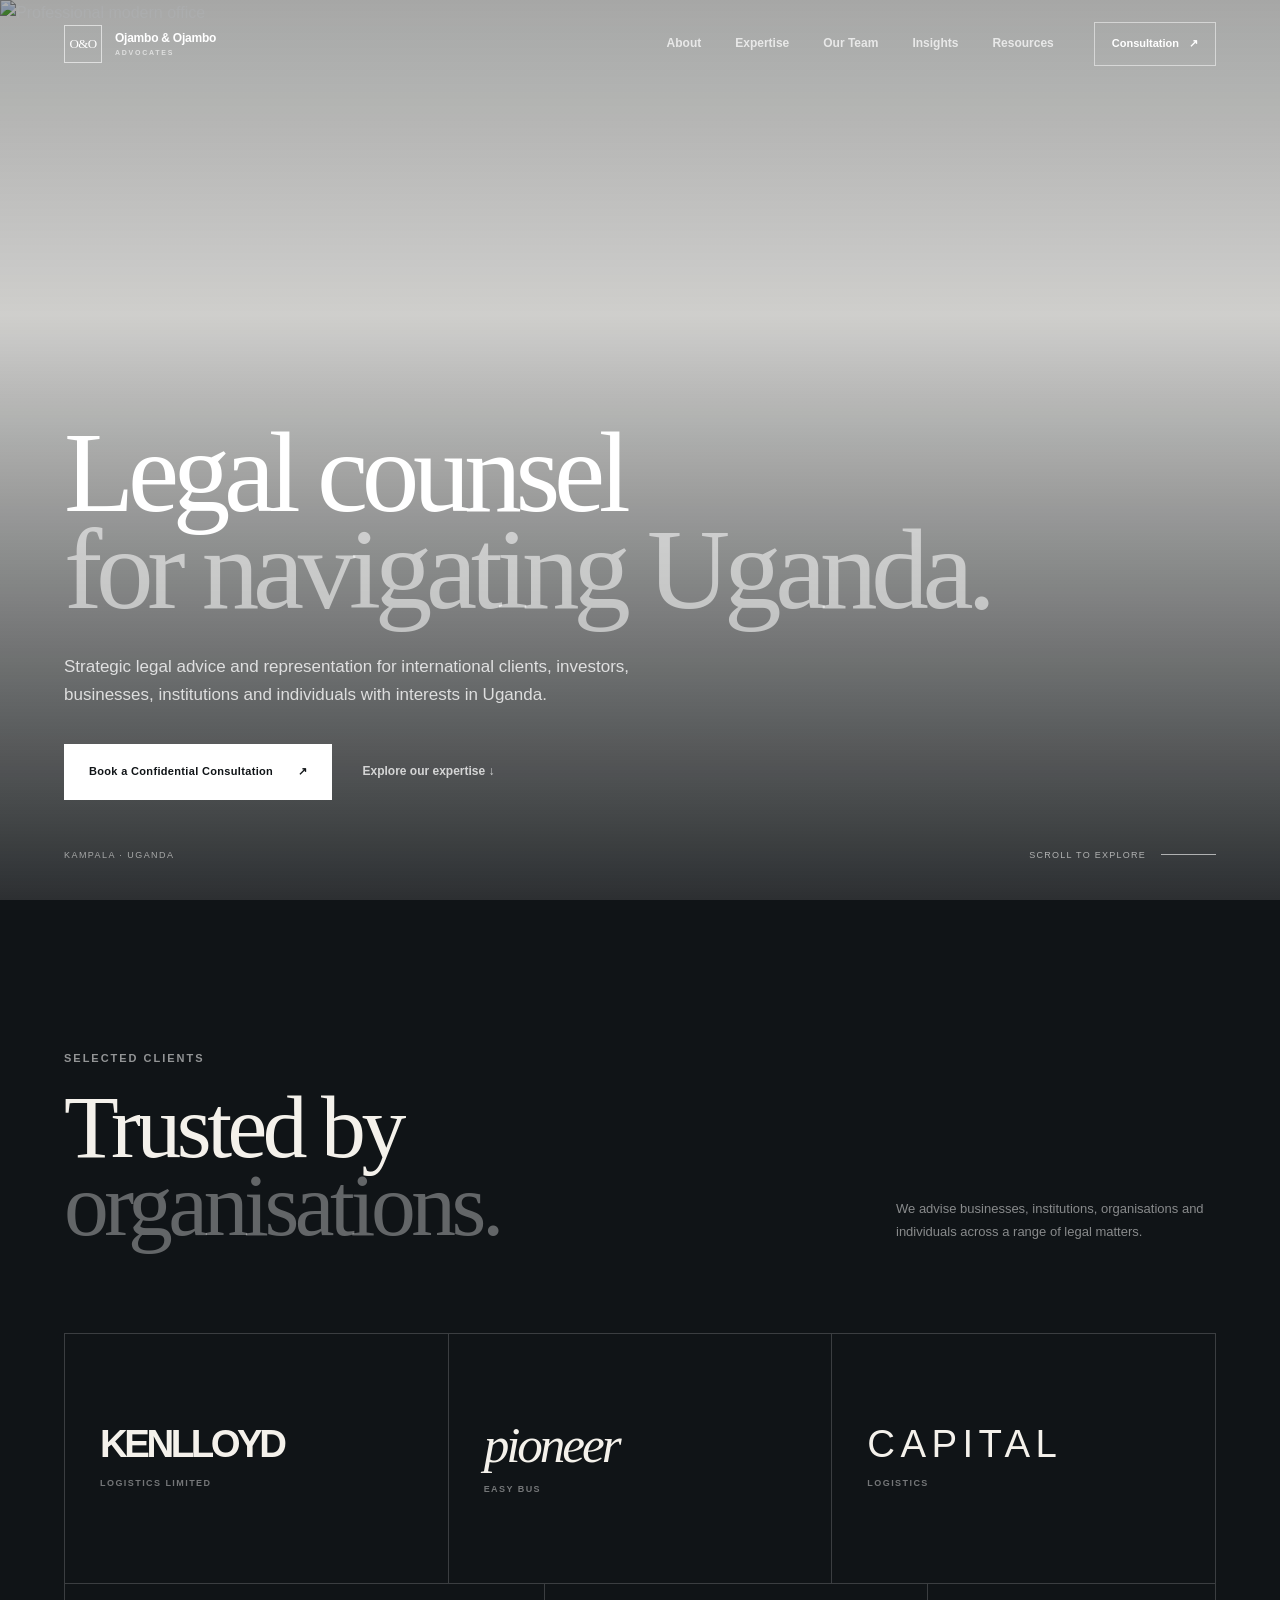
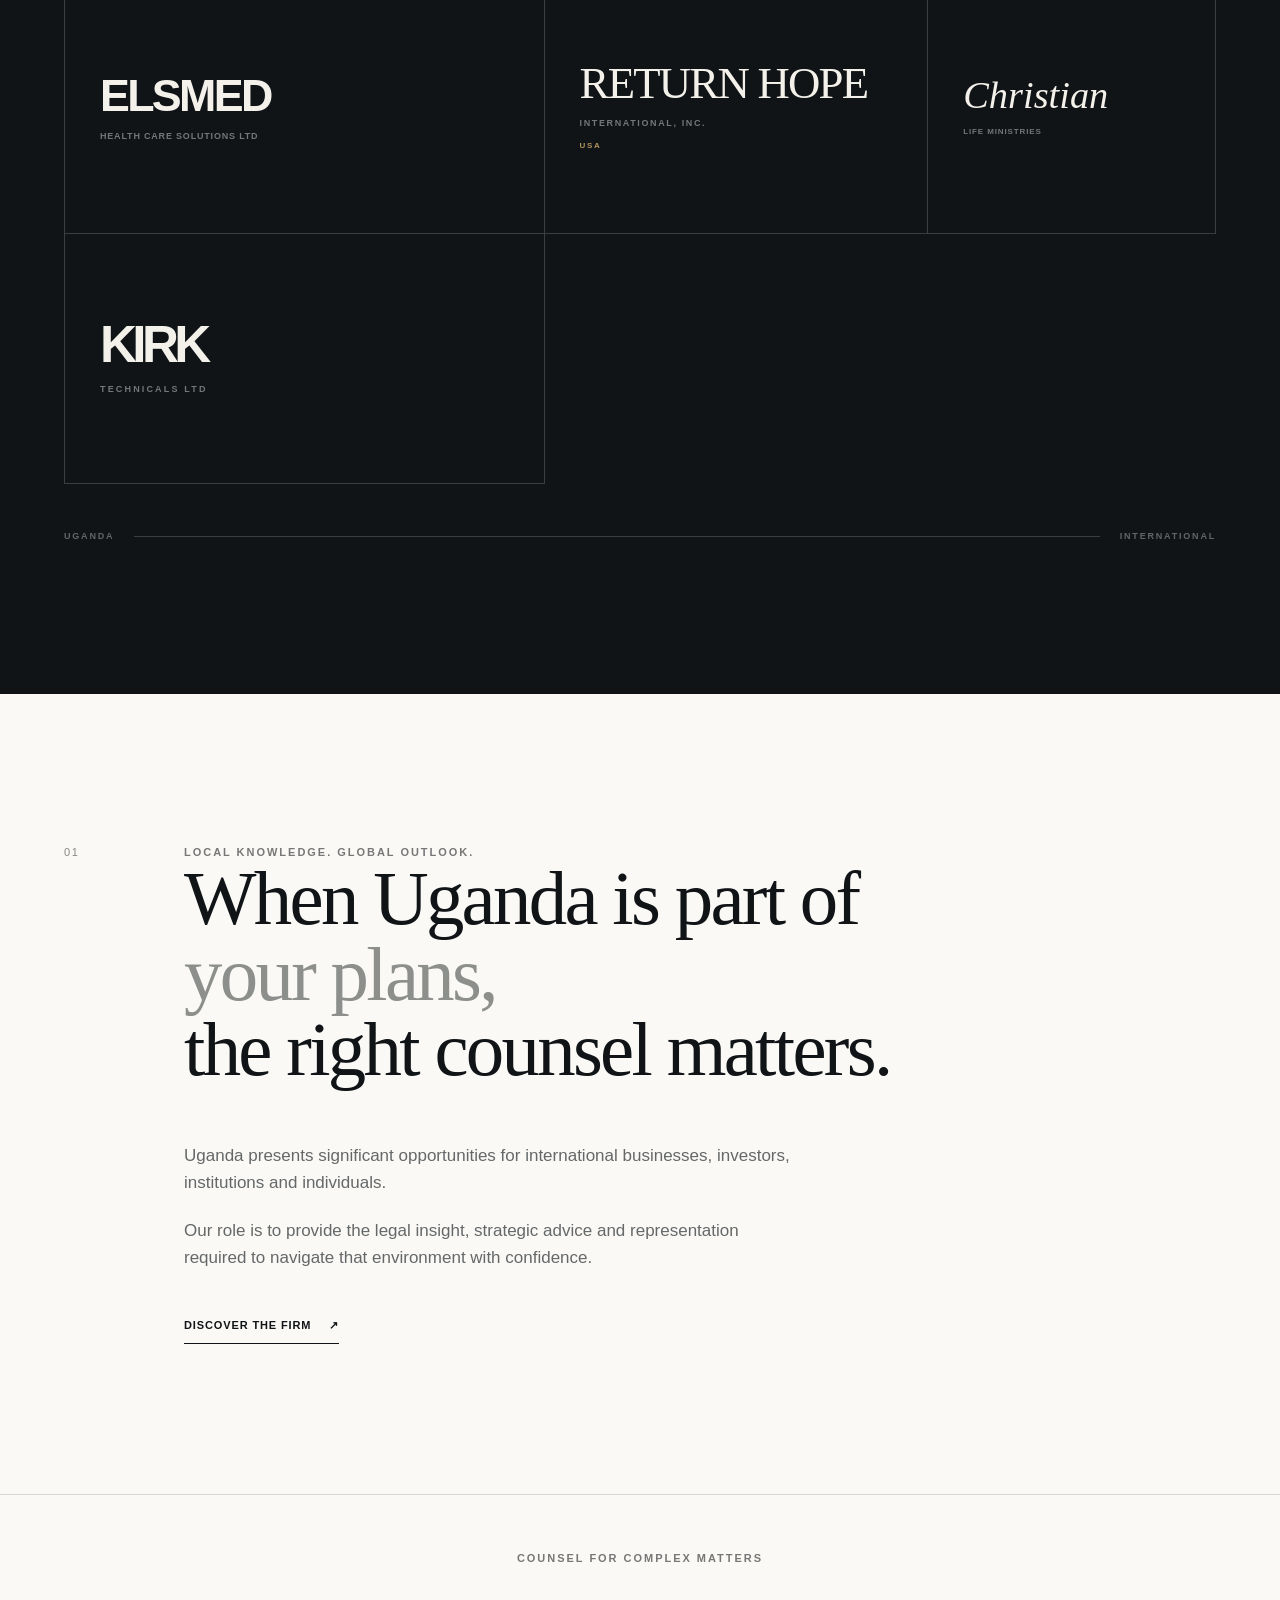
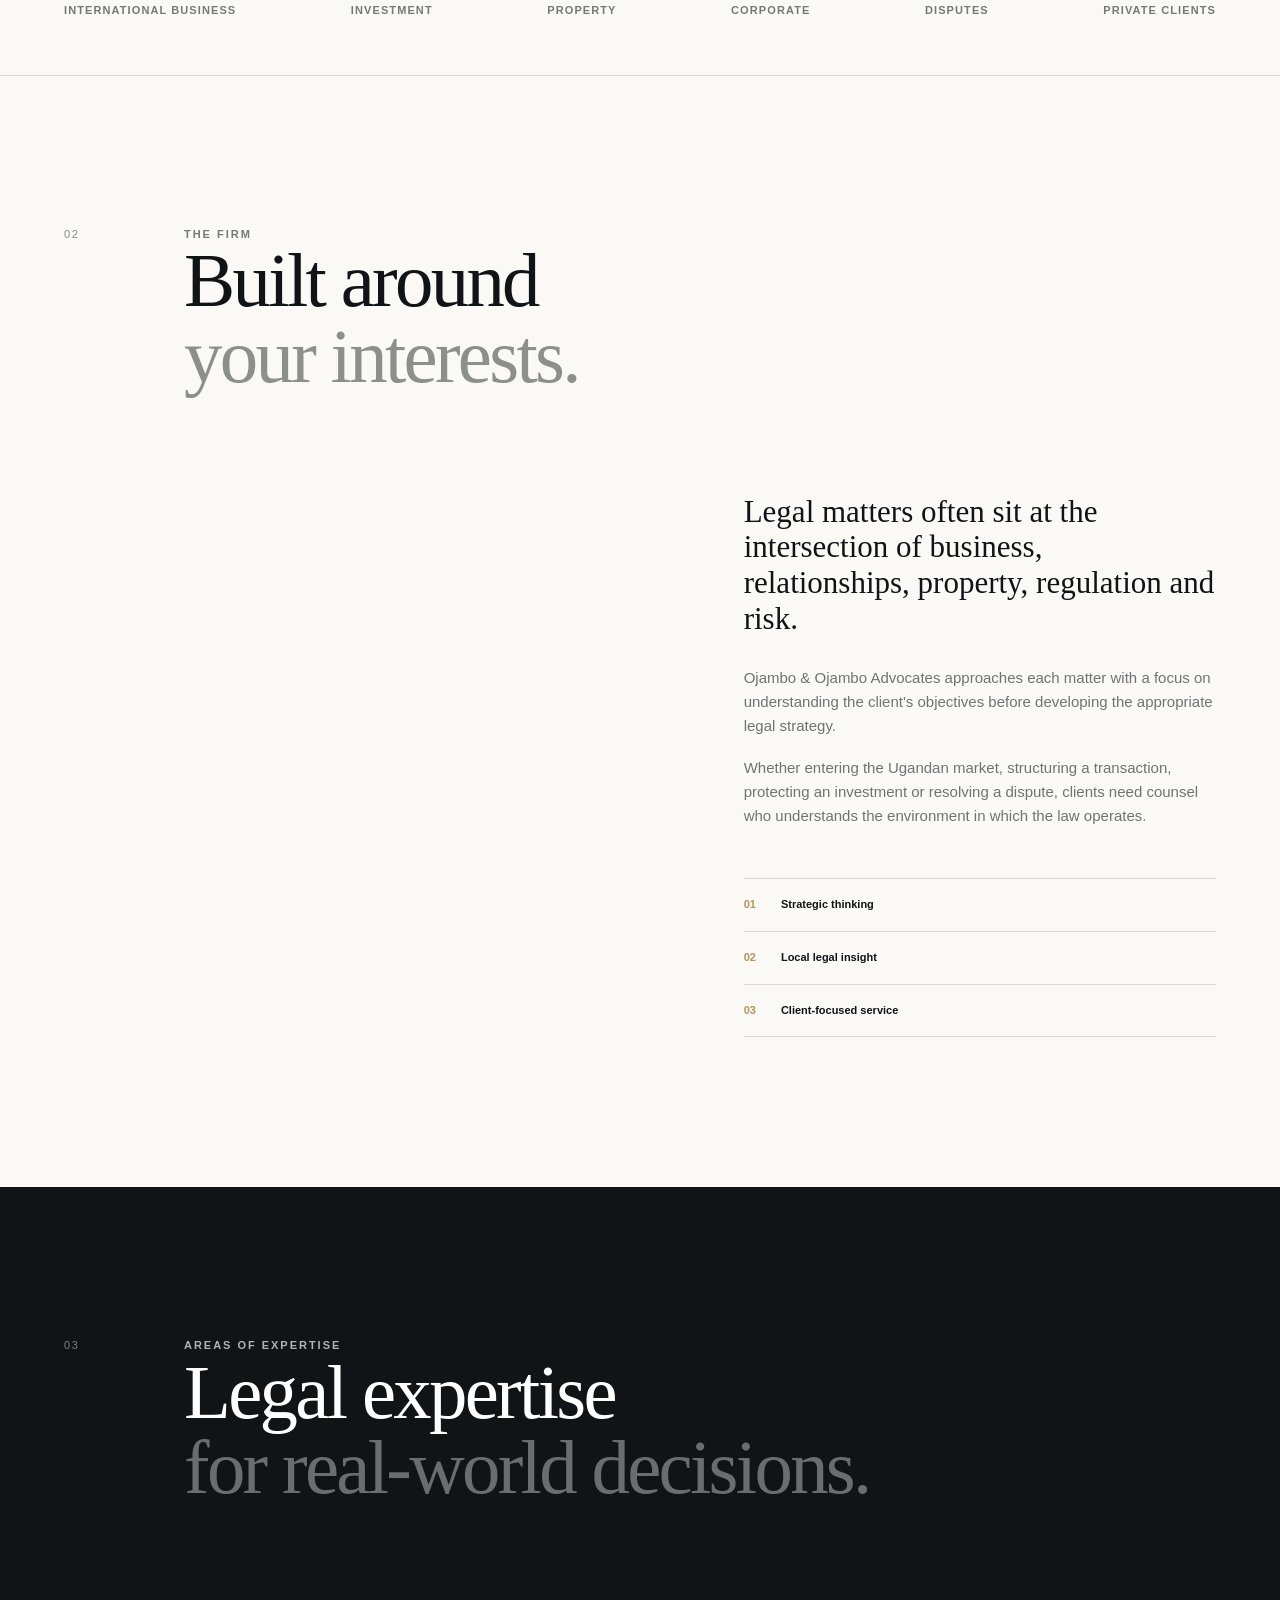
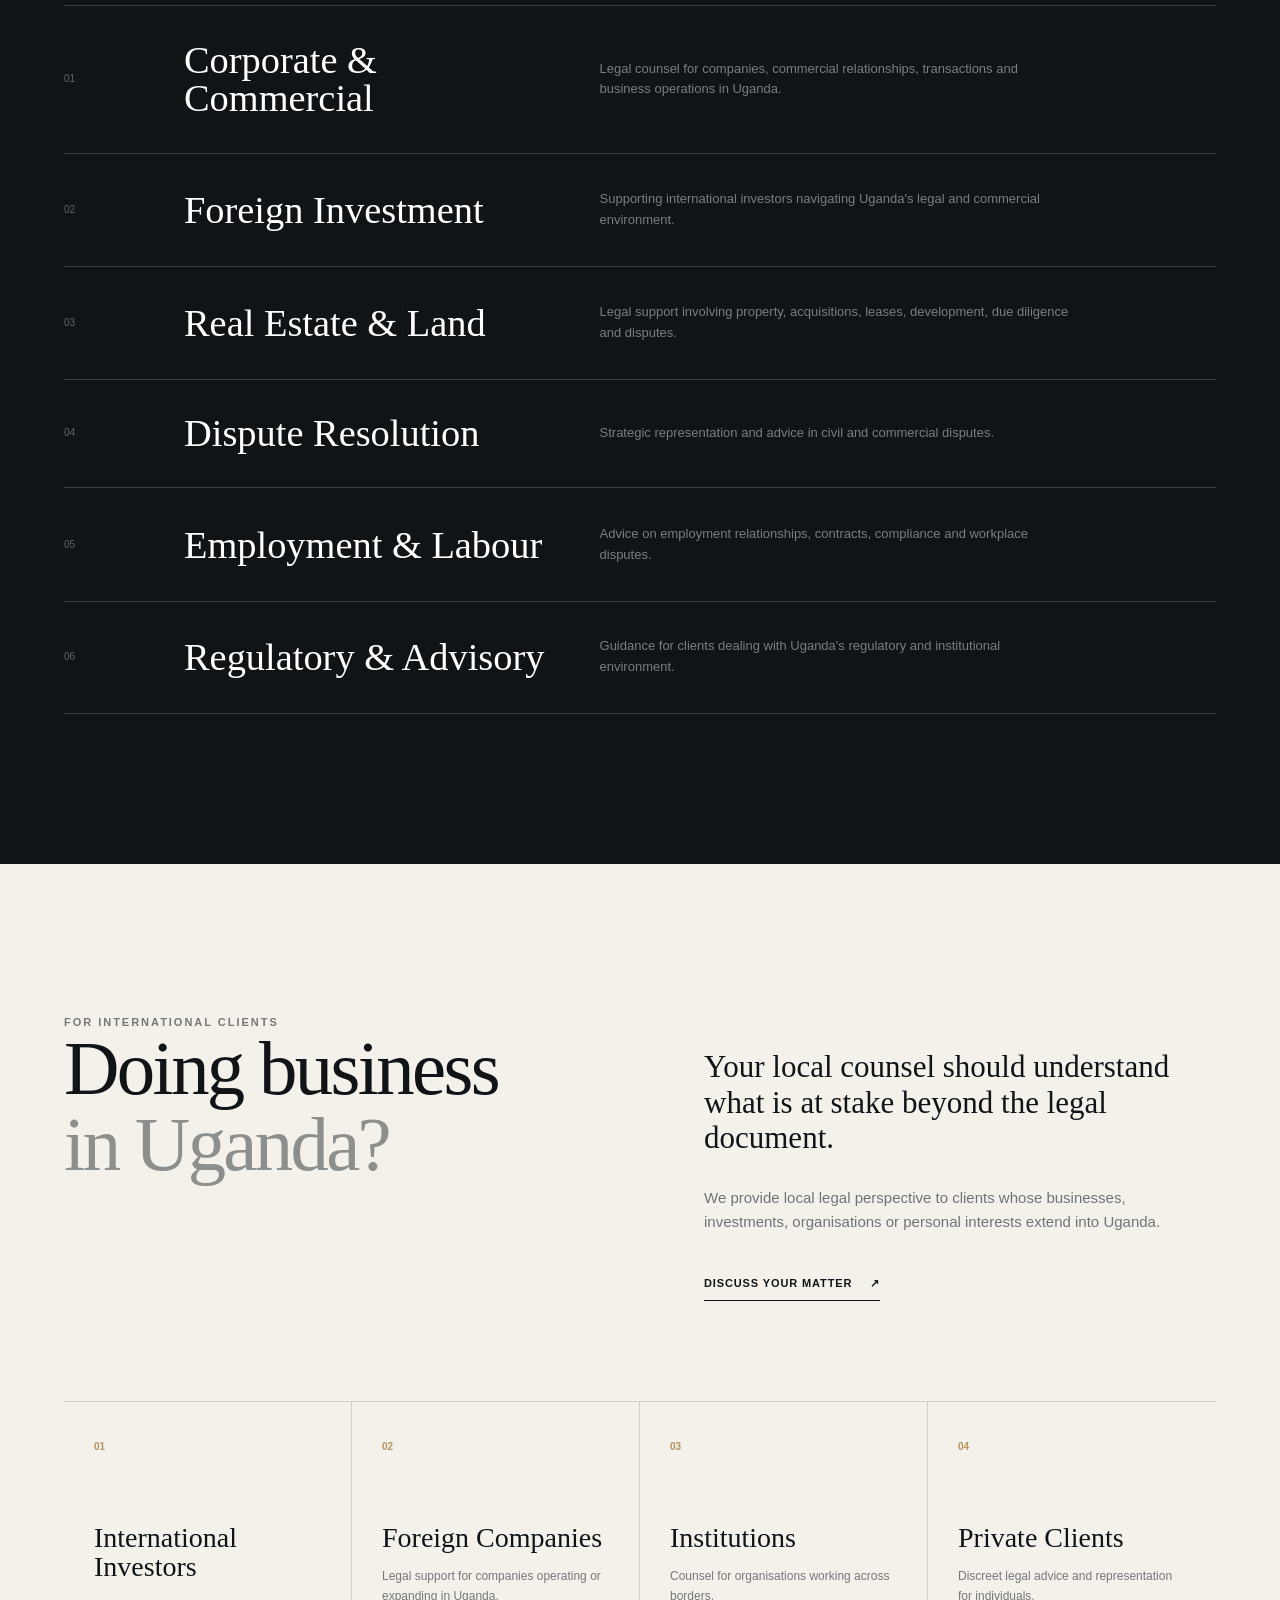
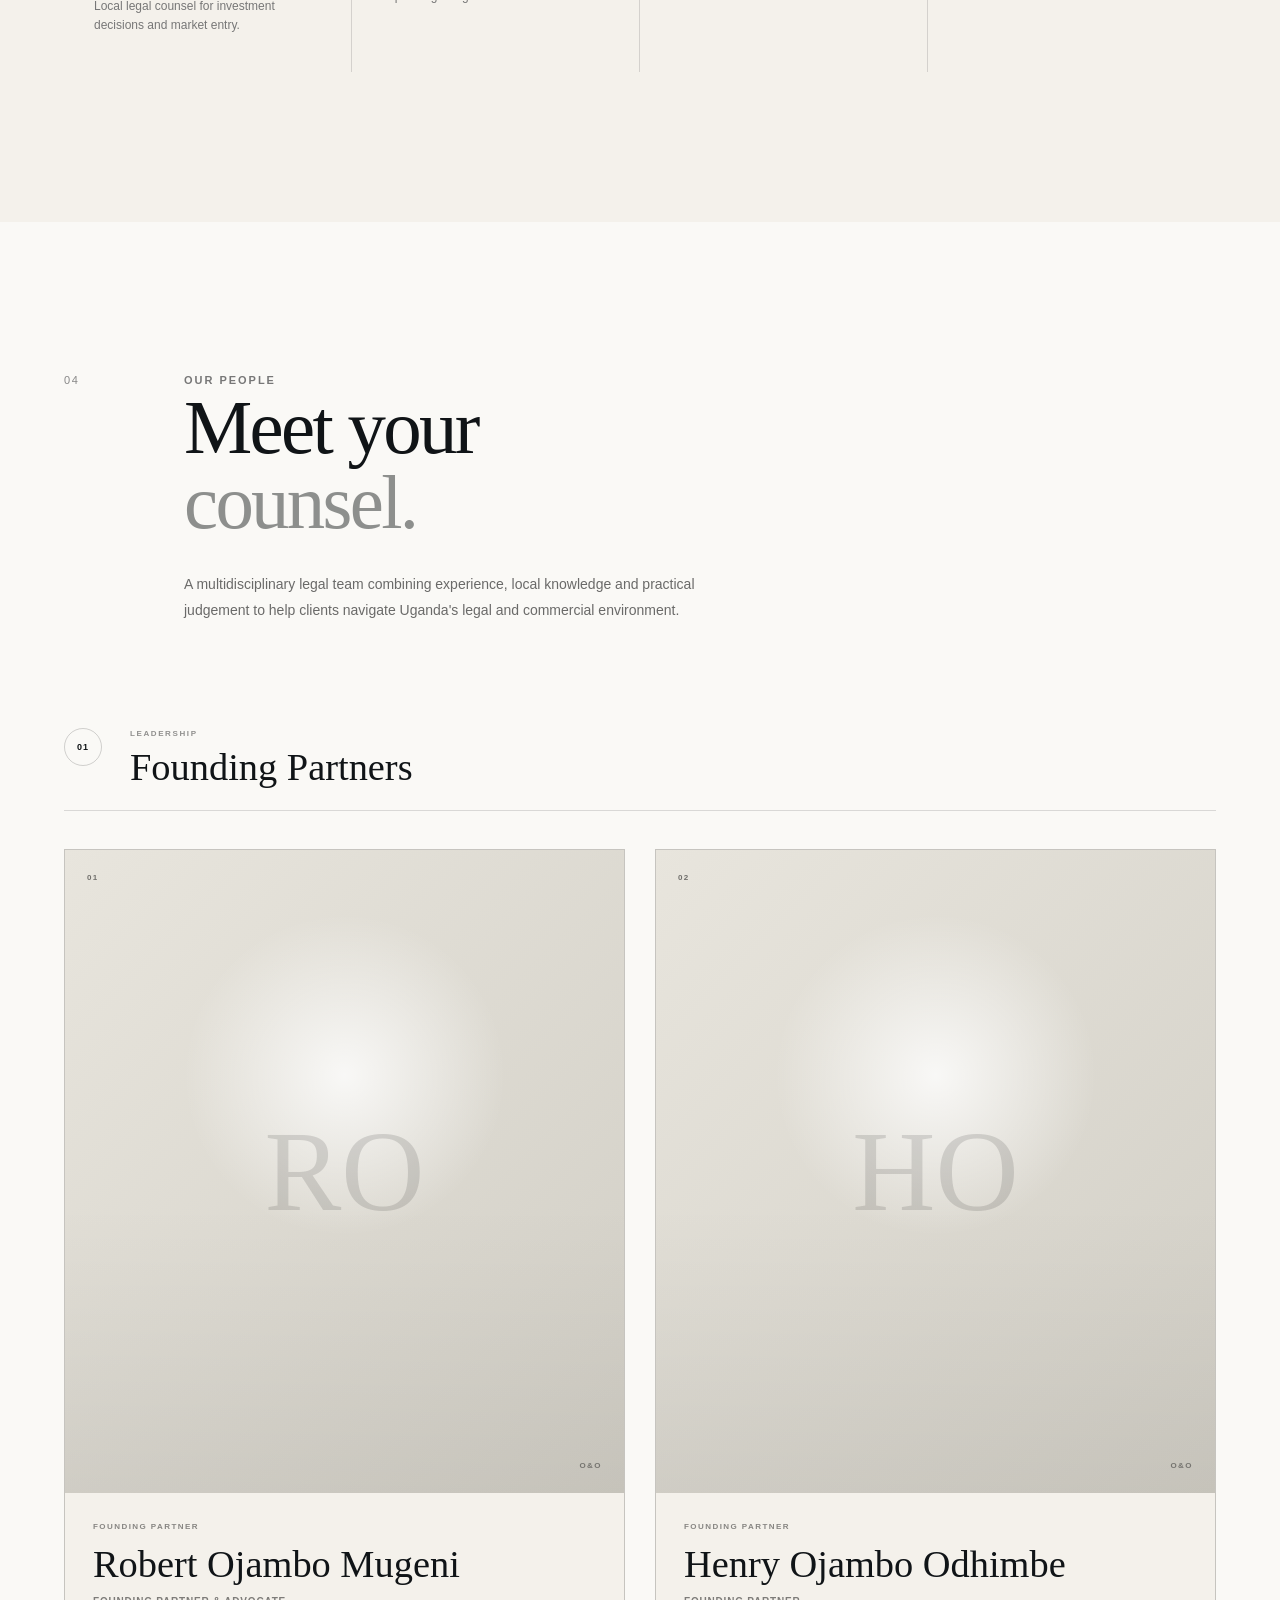
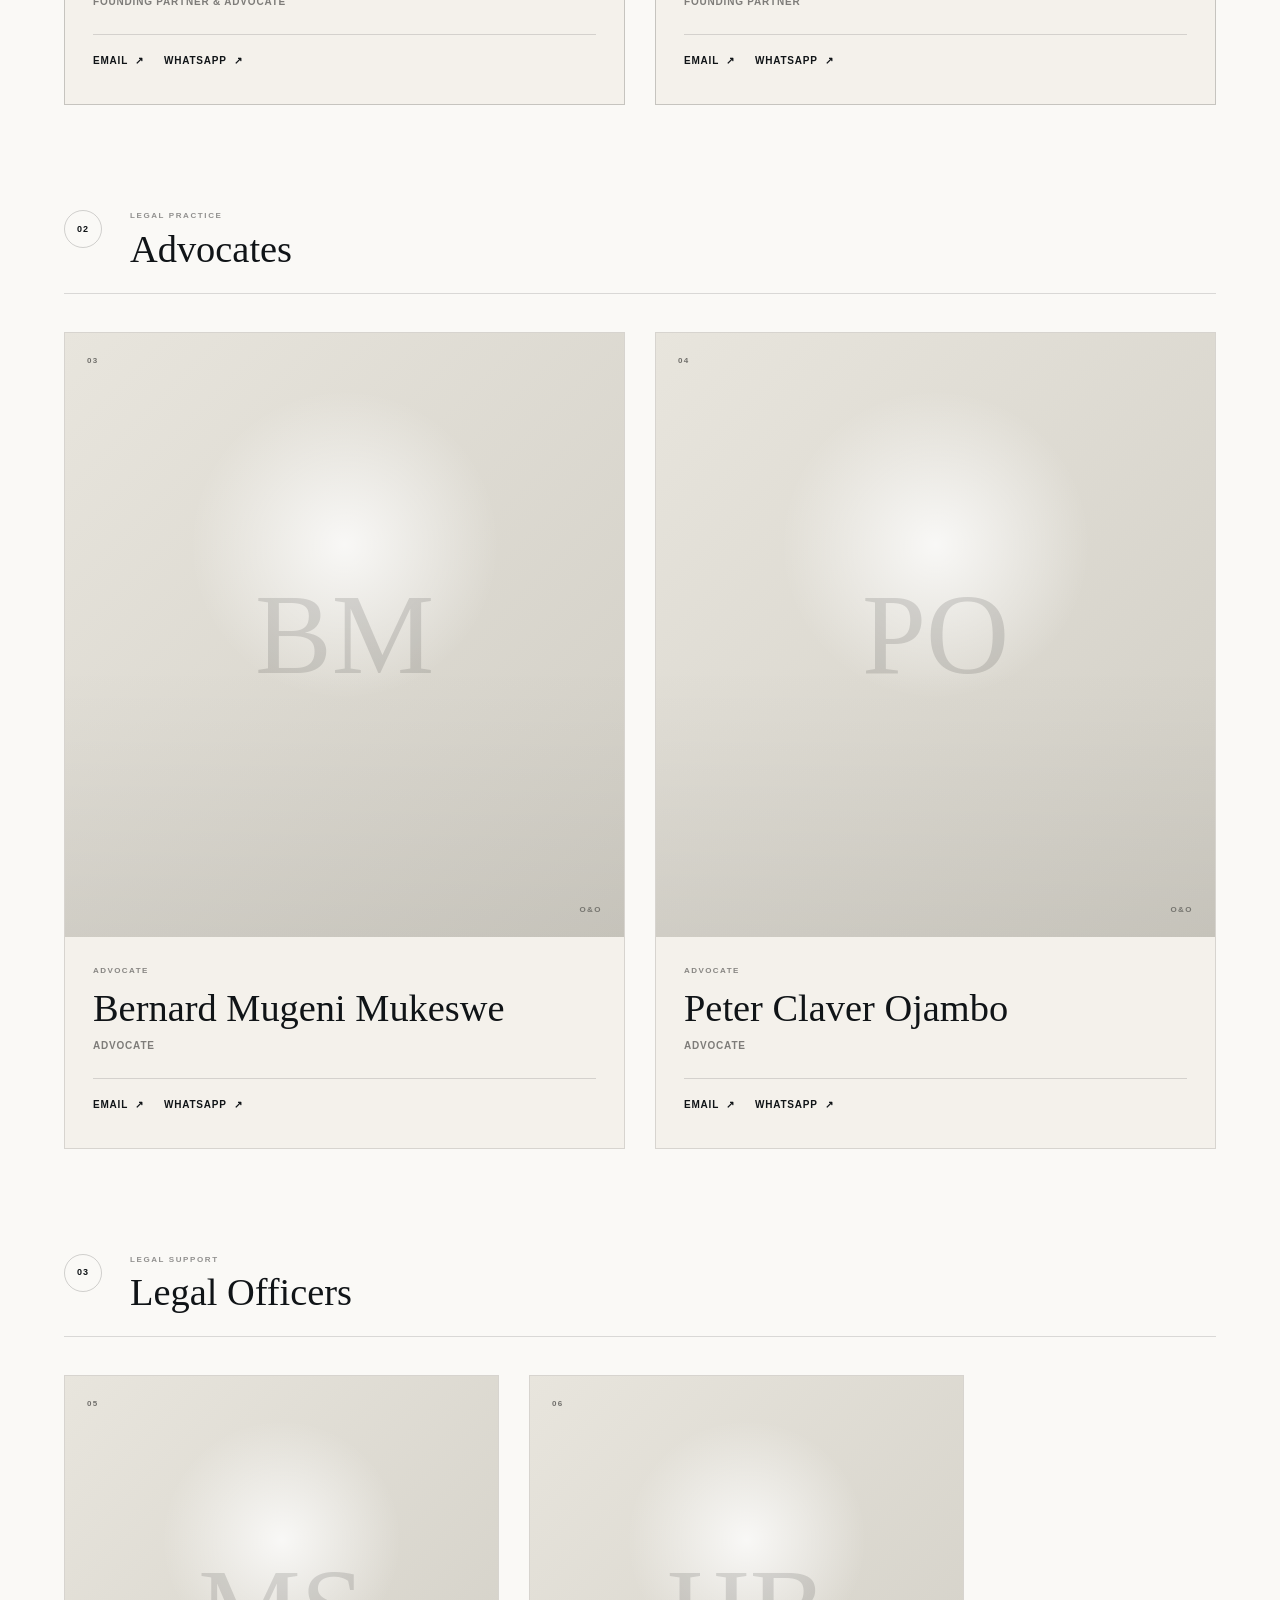
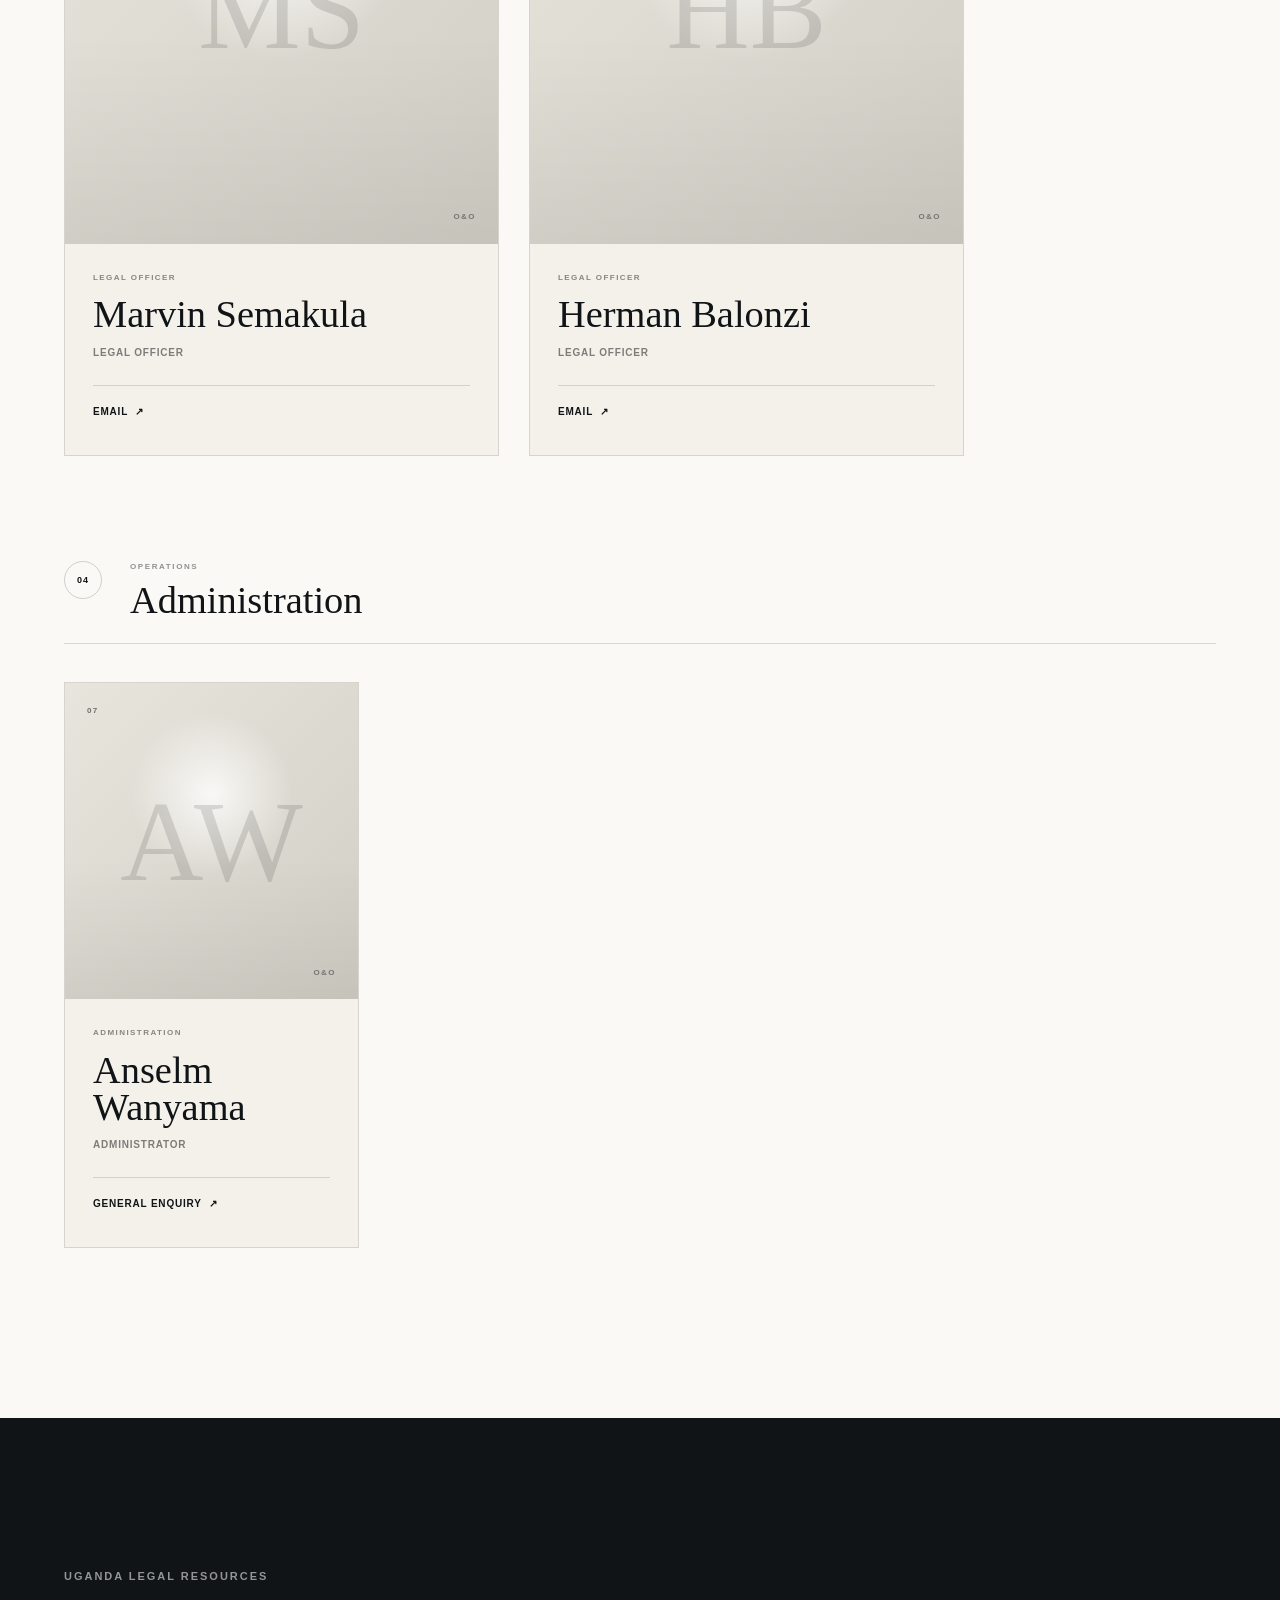
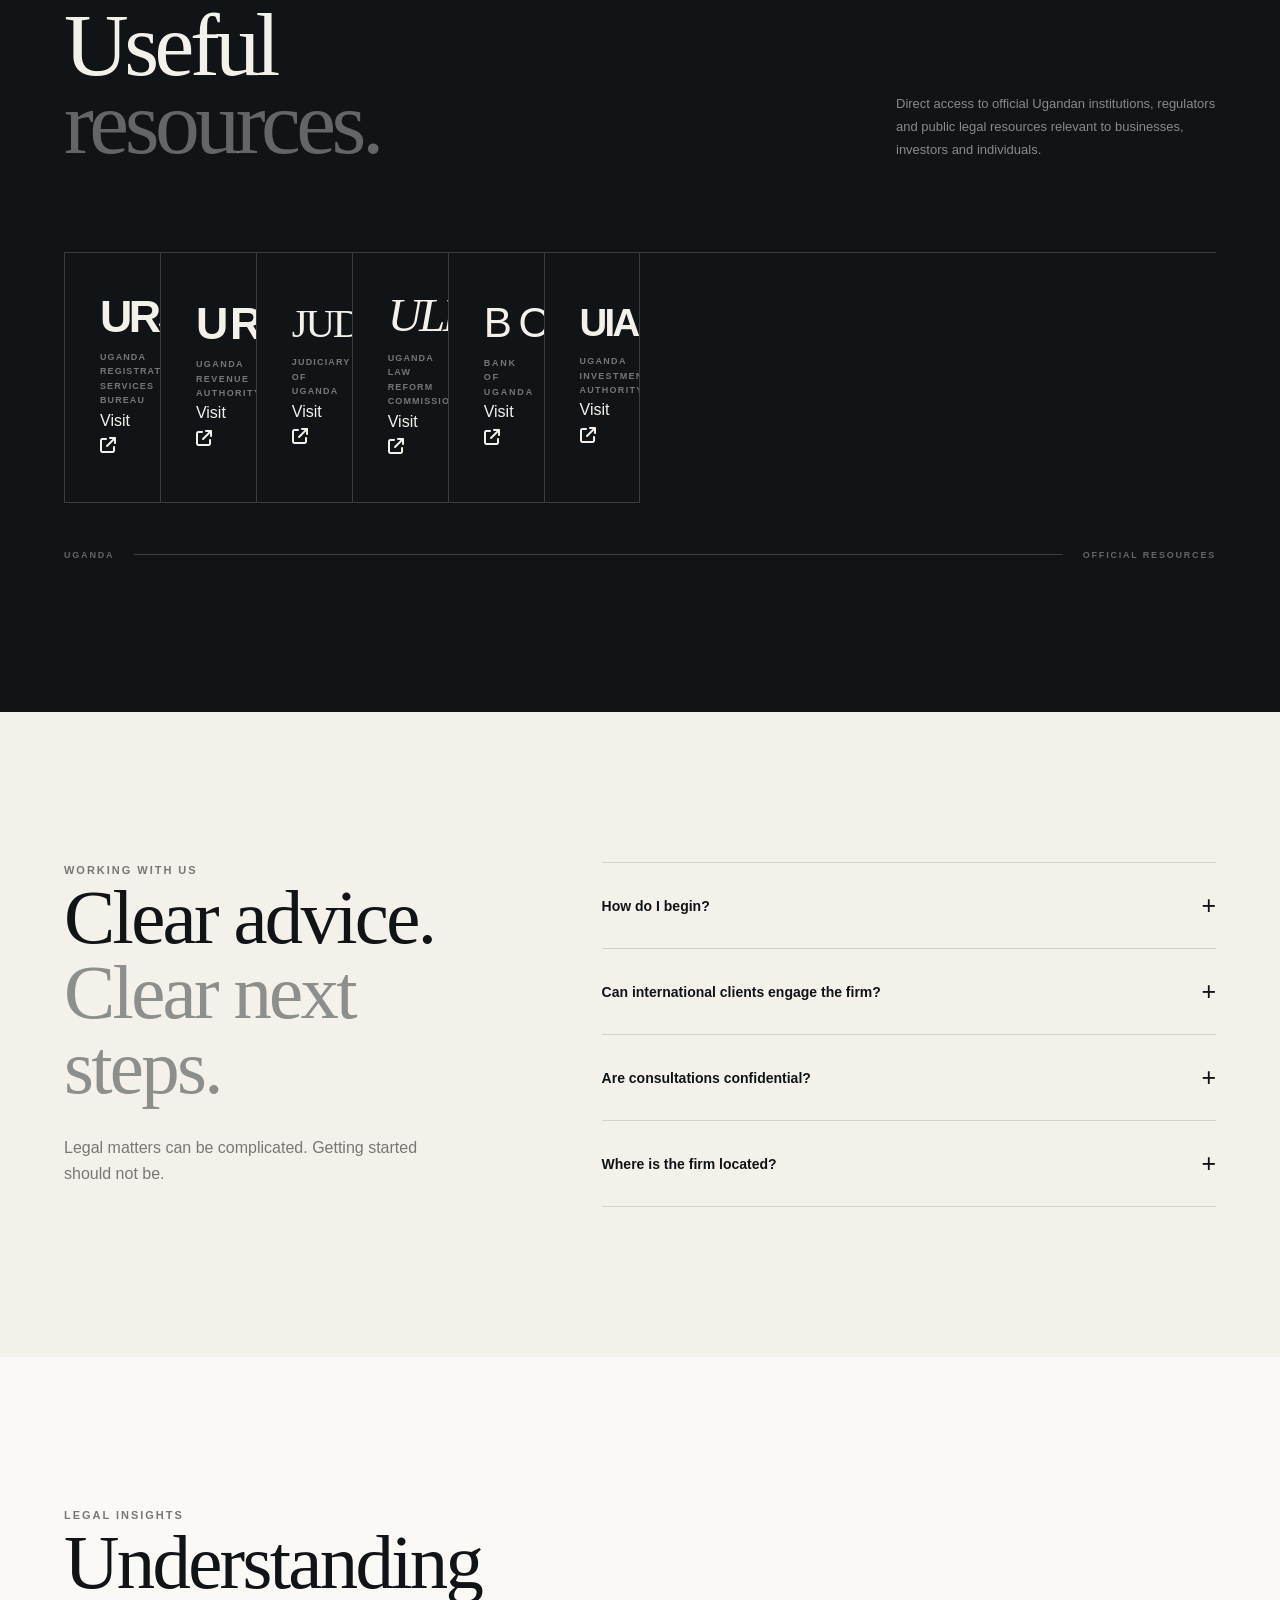
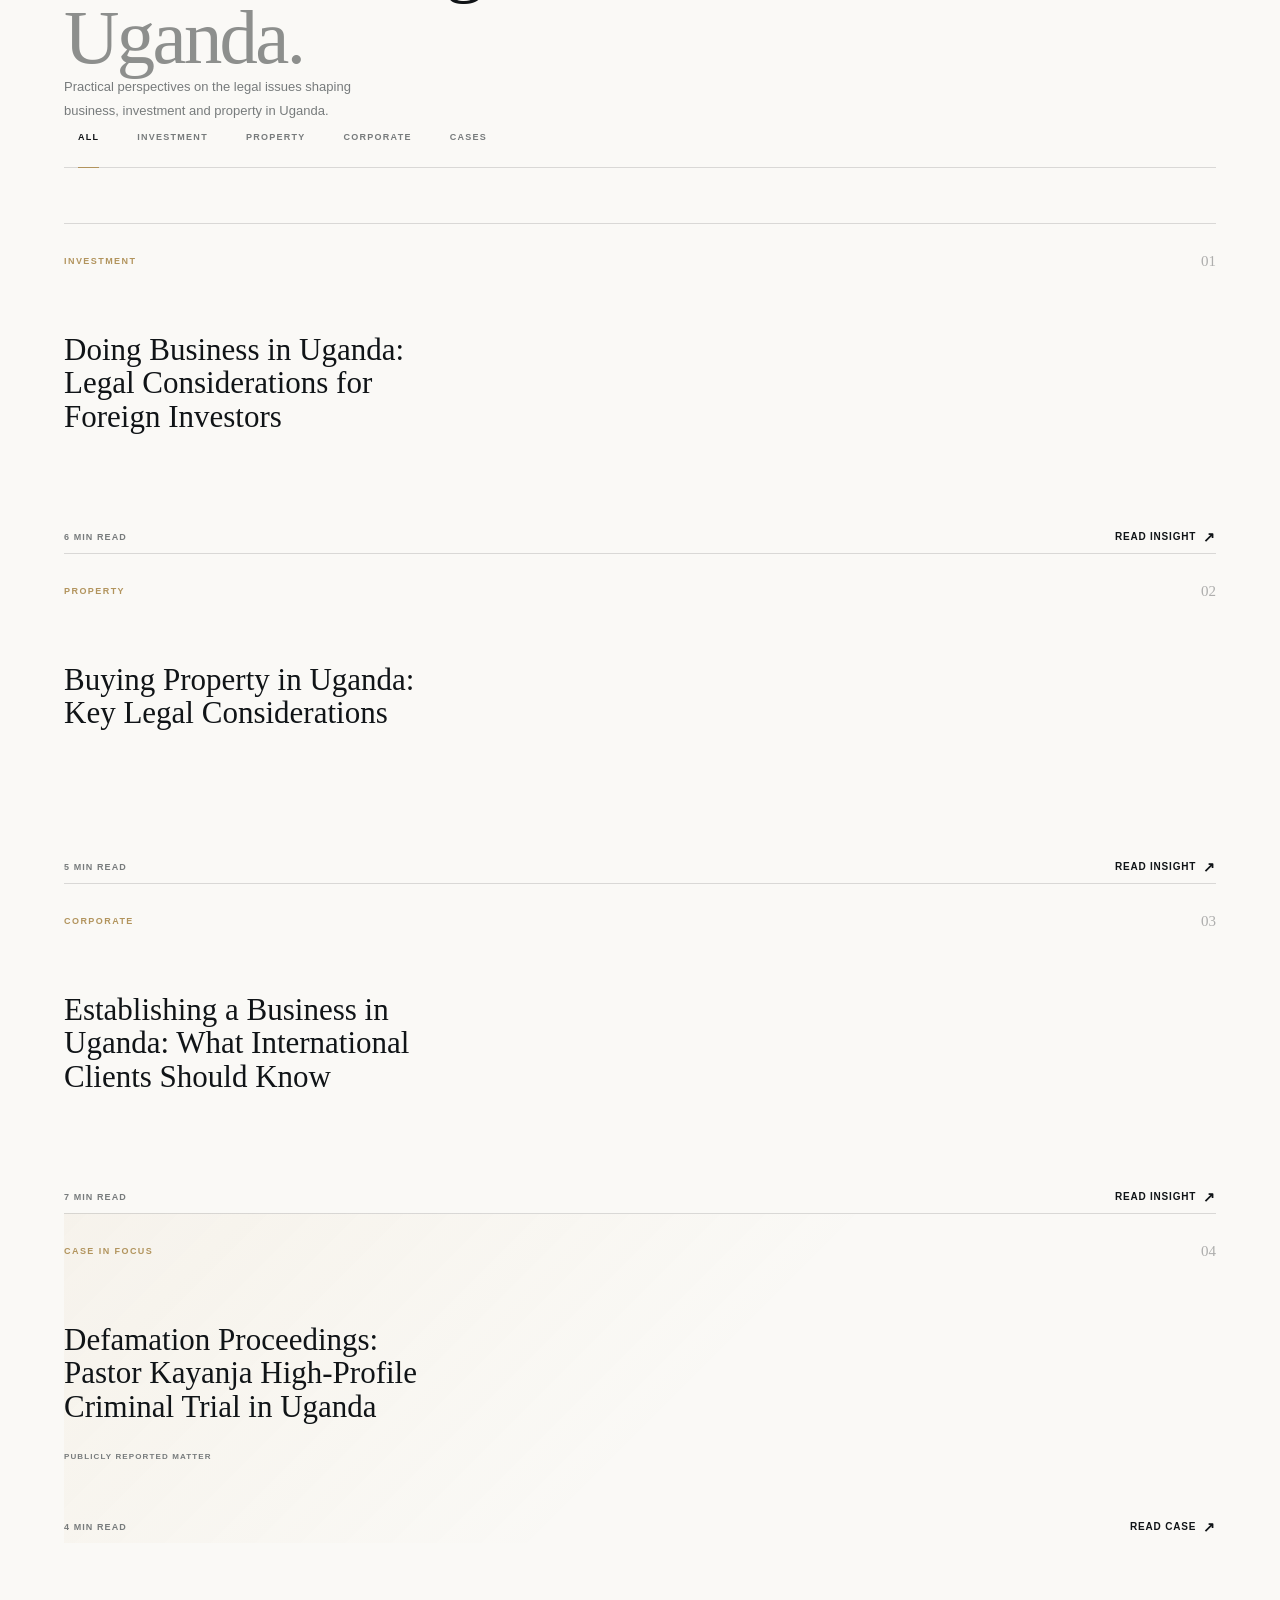
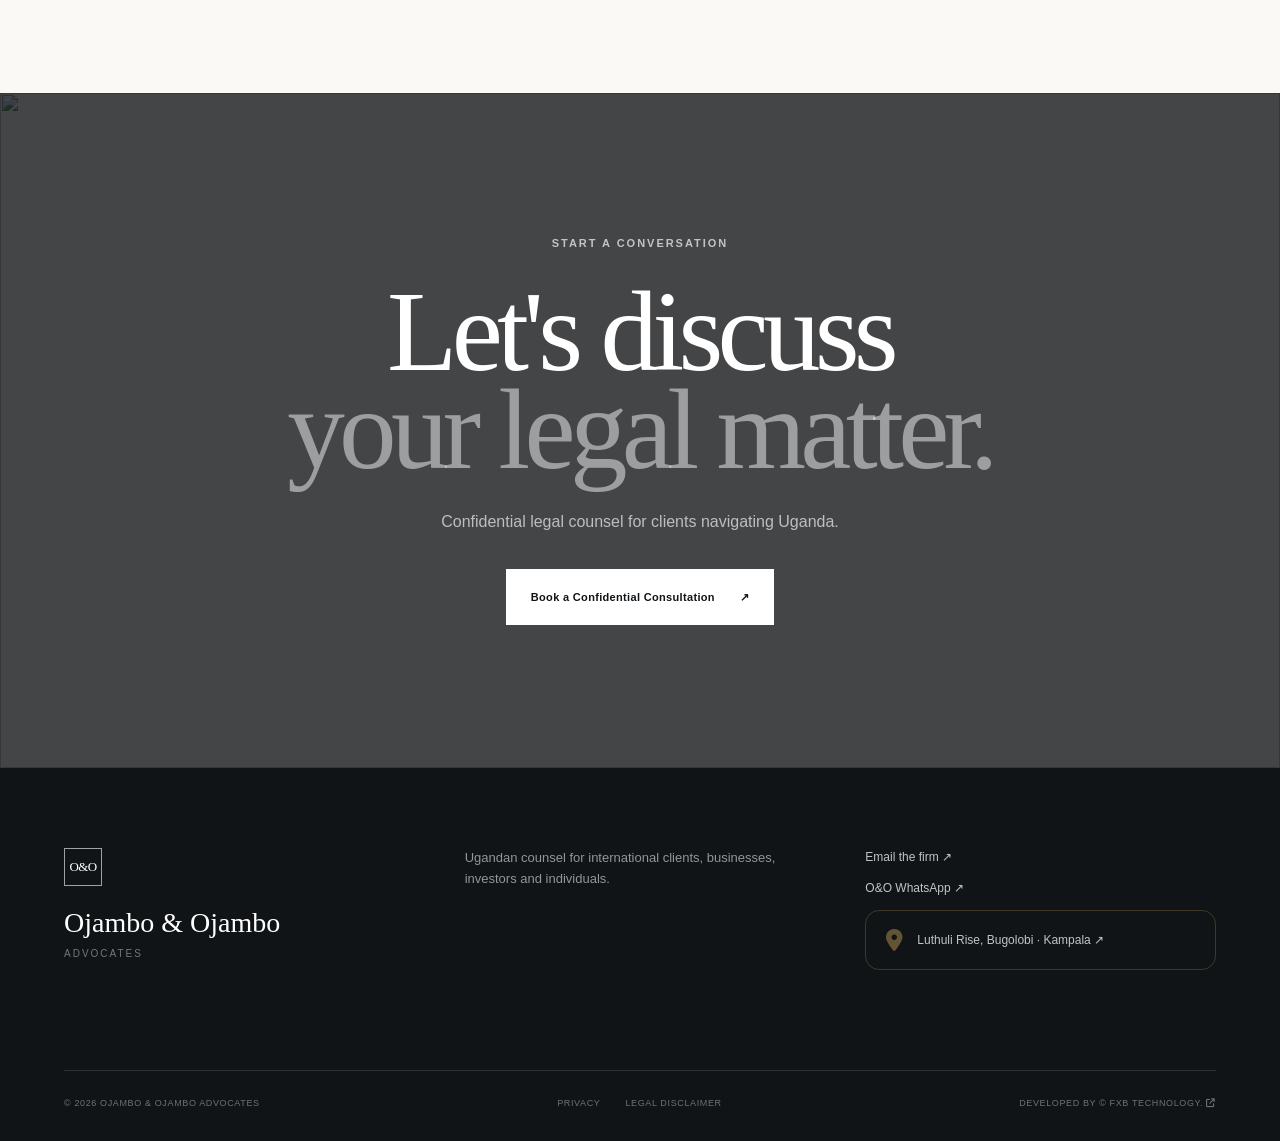
==== commit a055fc66: "sw.js" ====
--- a/index.html
+++ b/index.html
@@ -2741,7 +2741,7 @@
 
     <h3>
         Defamation Proceedings:
-        A High-Profile Criminal Trial in Uganda
+      Pastor Kayanja High-Profile Criminal Trial in Uganda
     </h3>
 
 
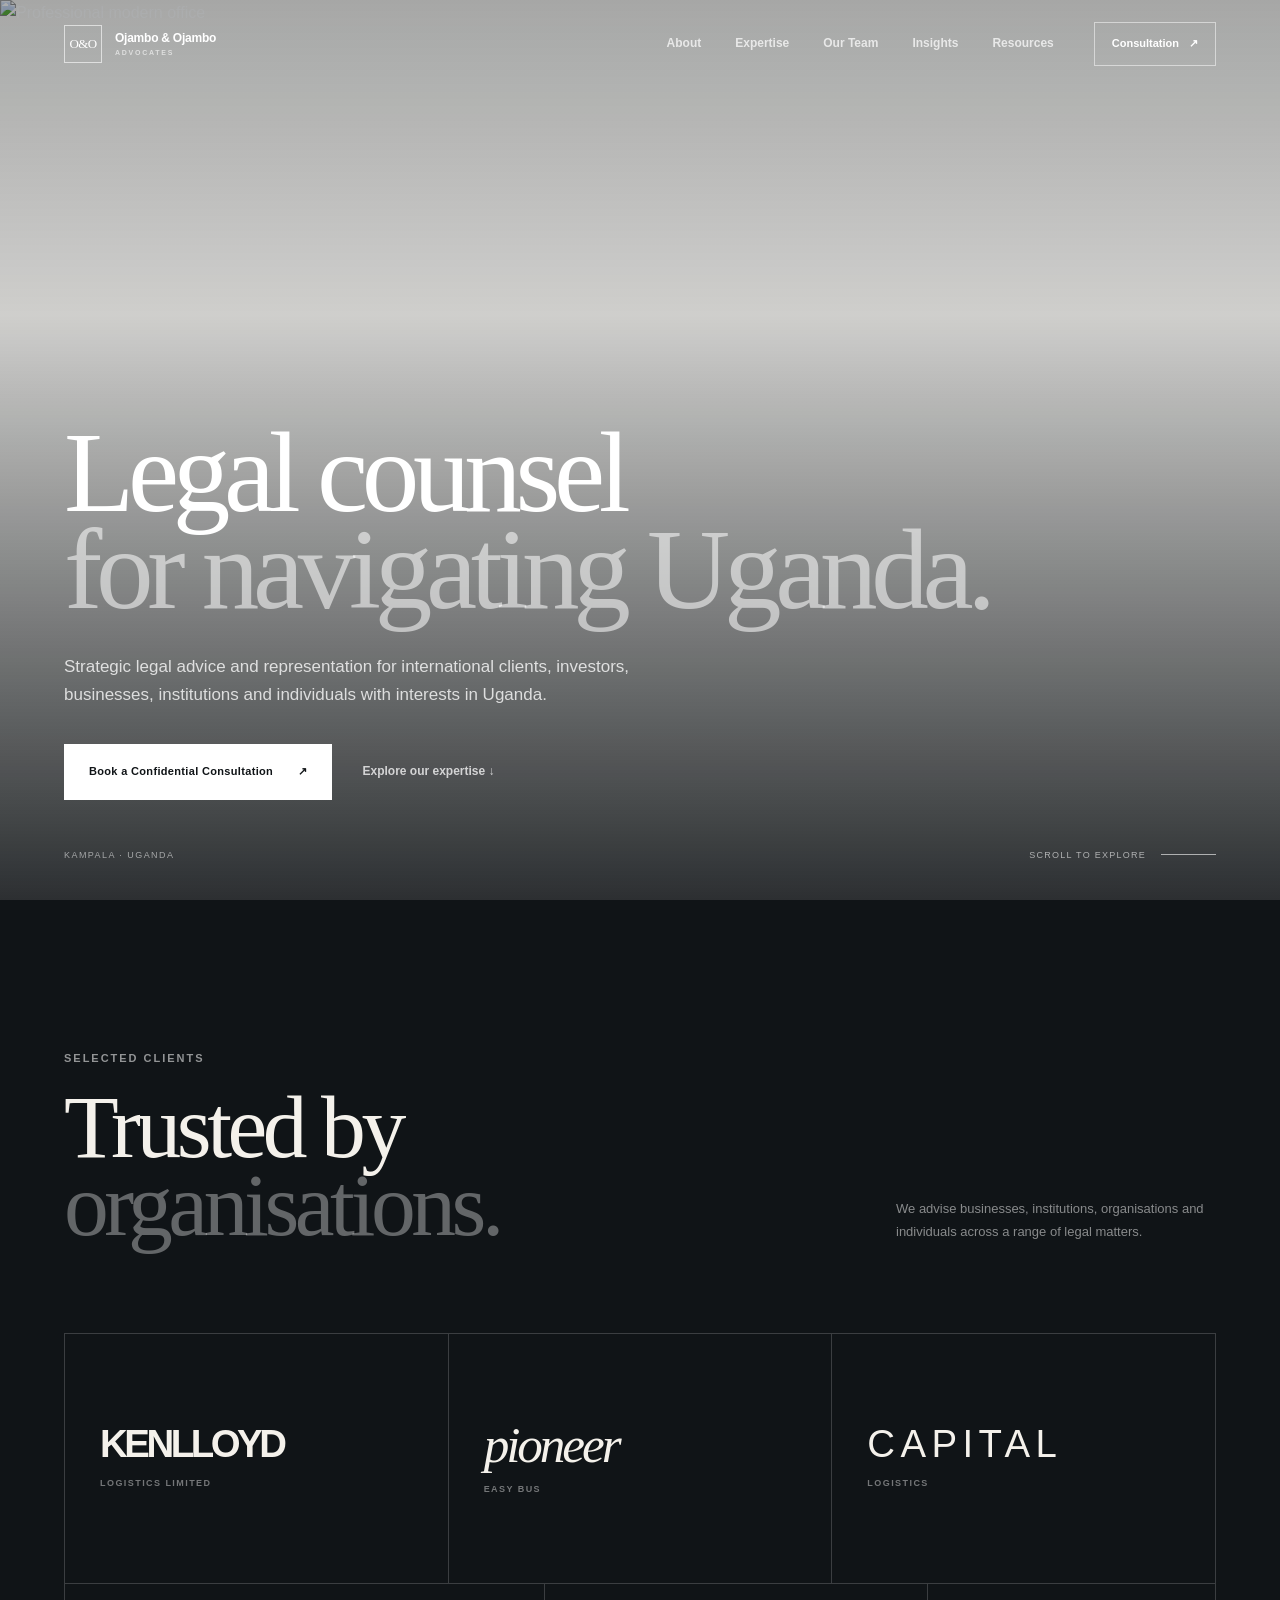
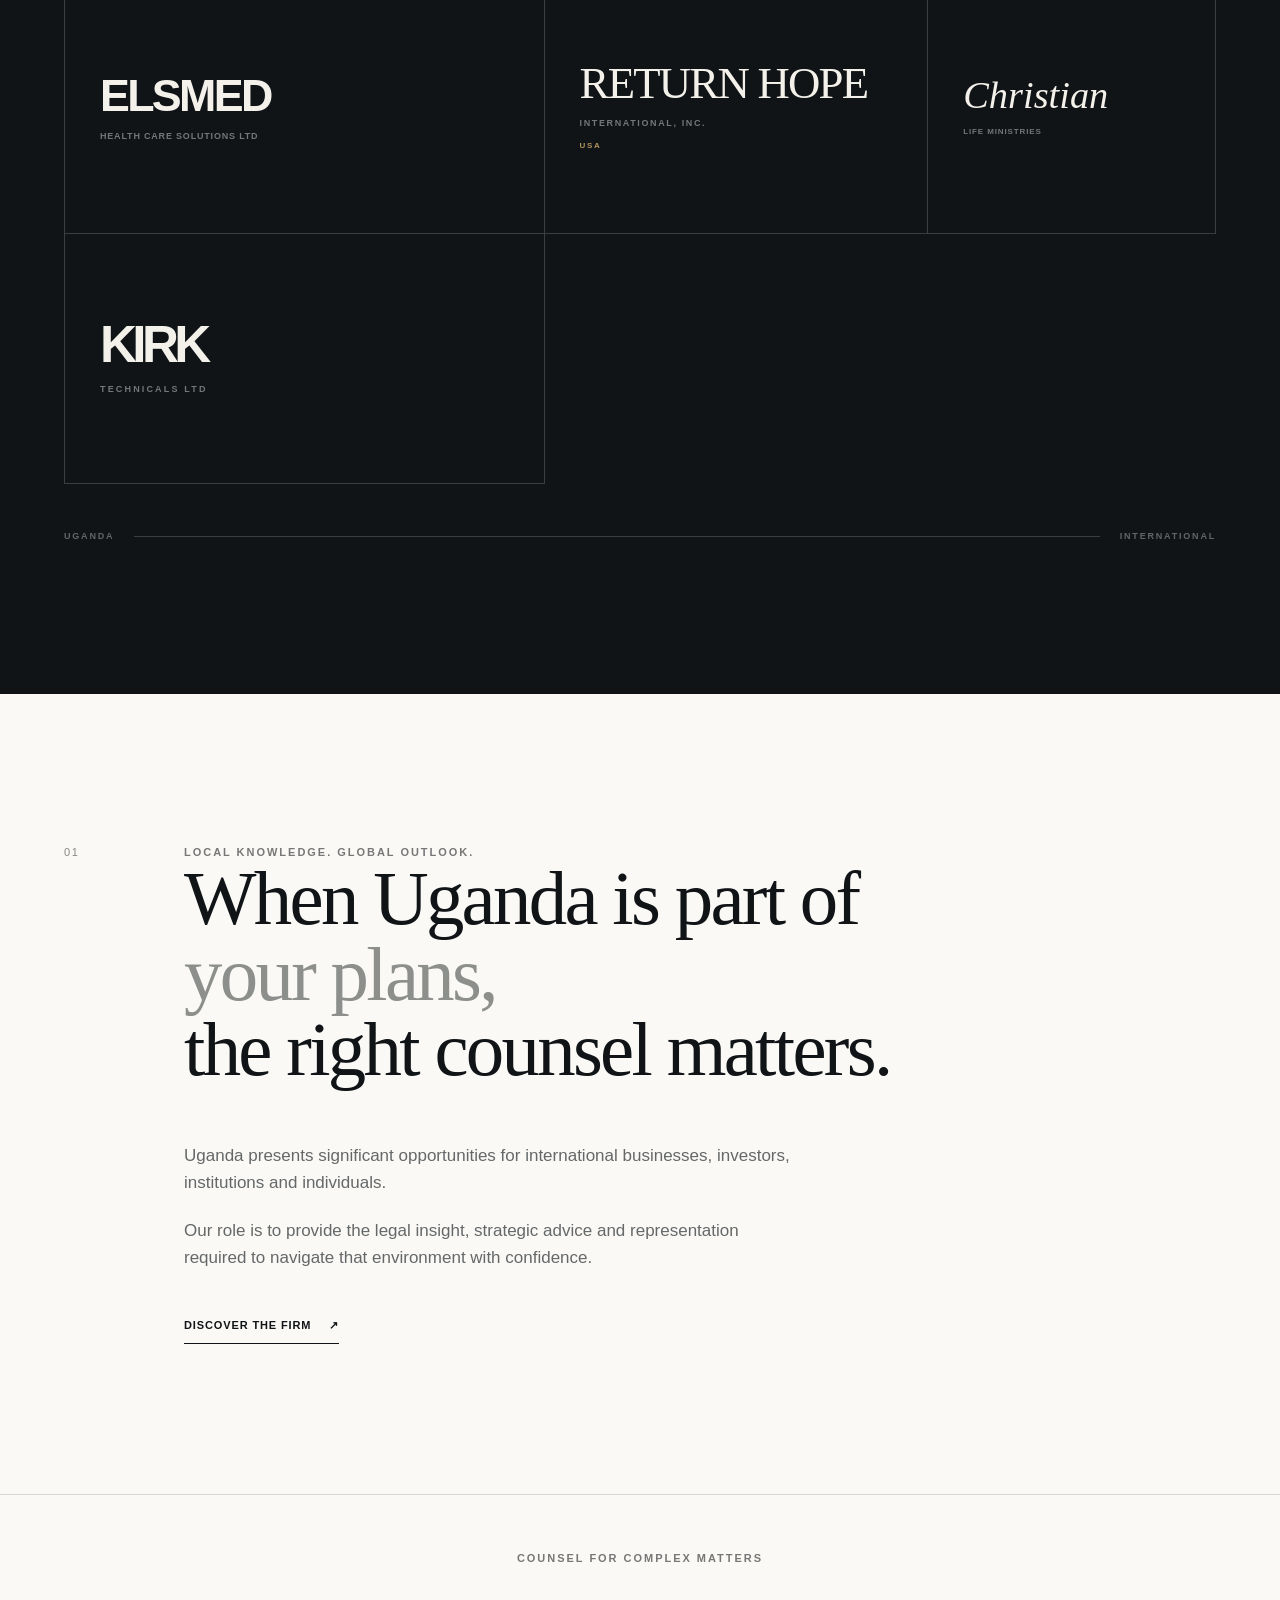
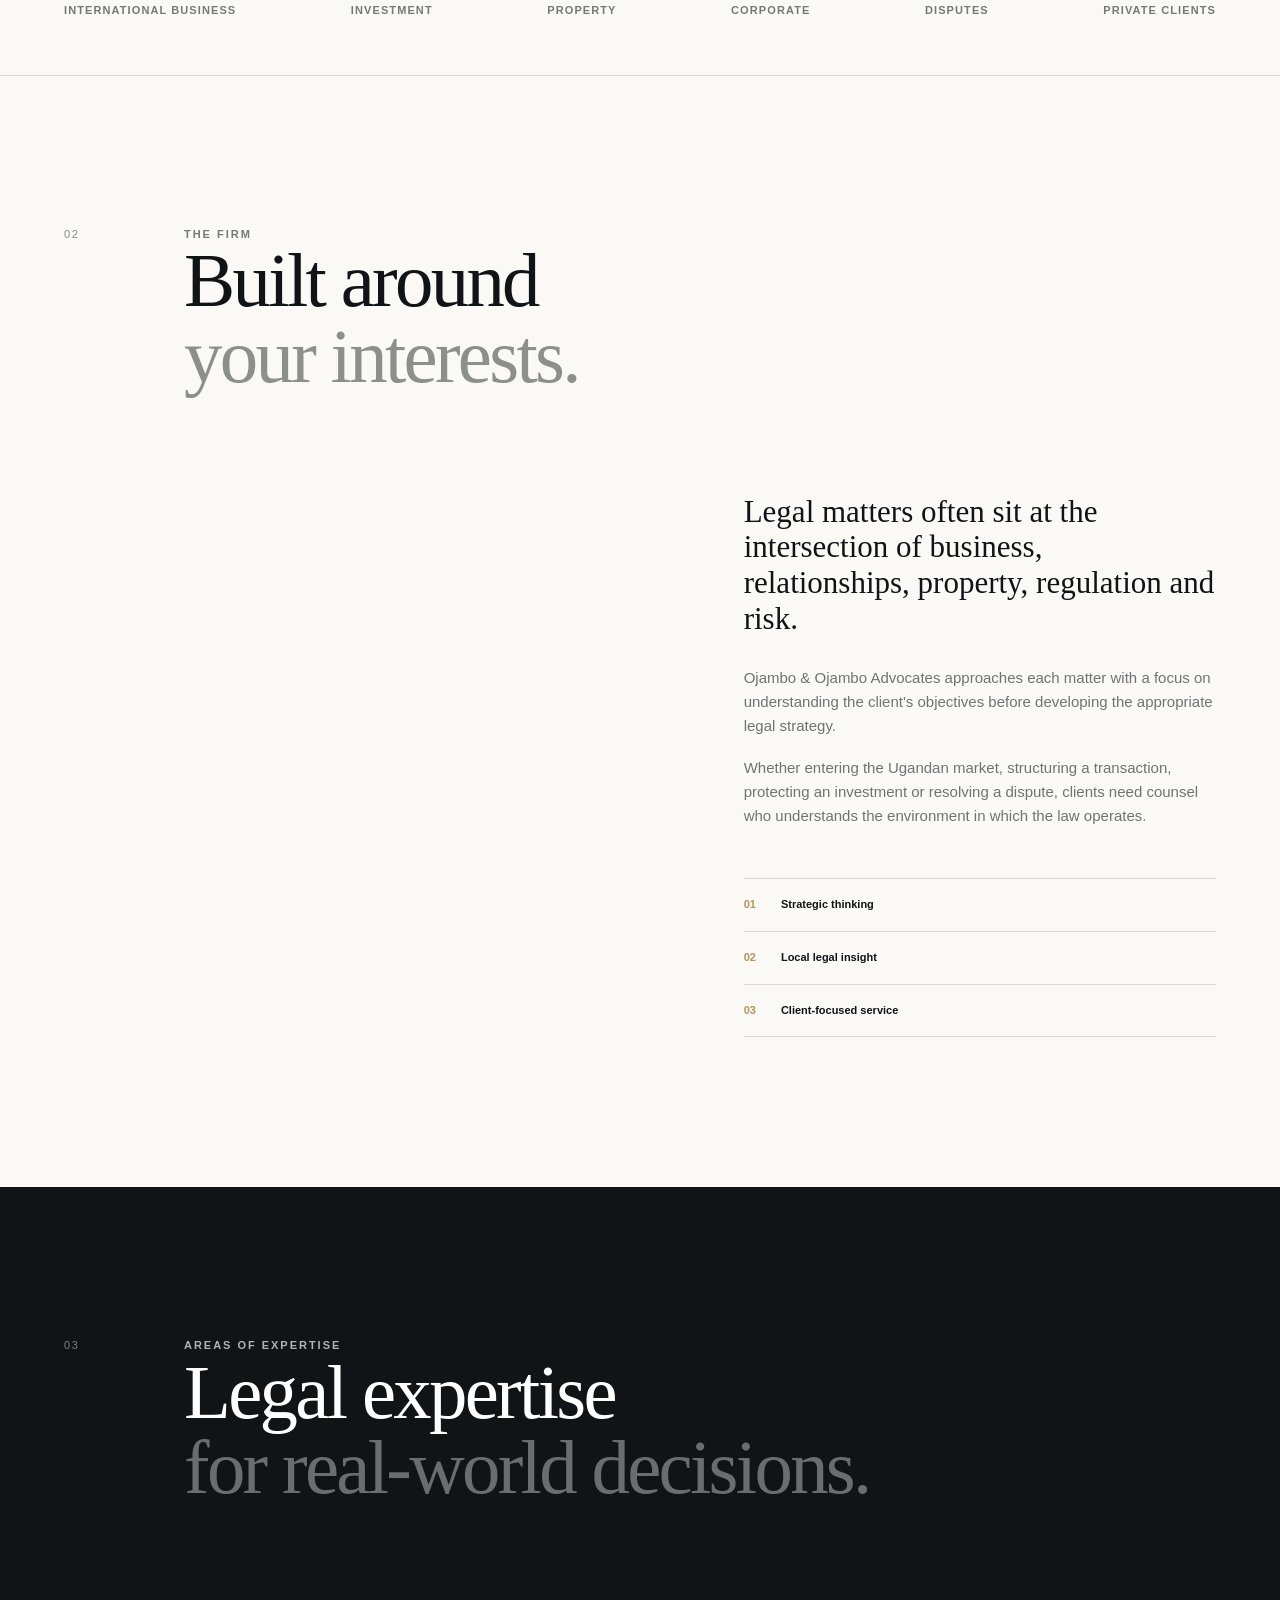
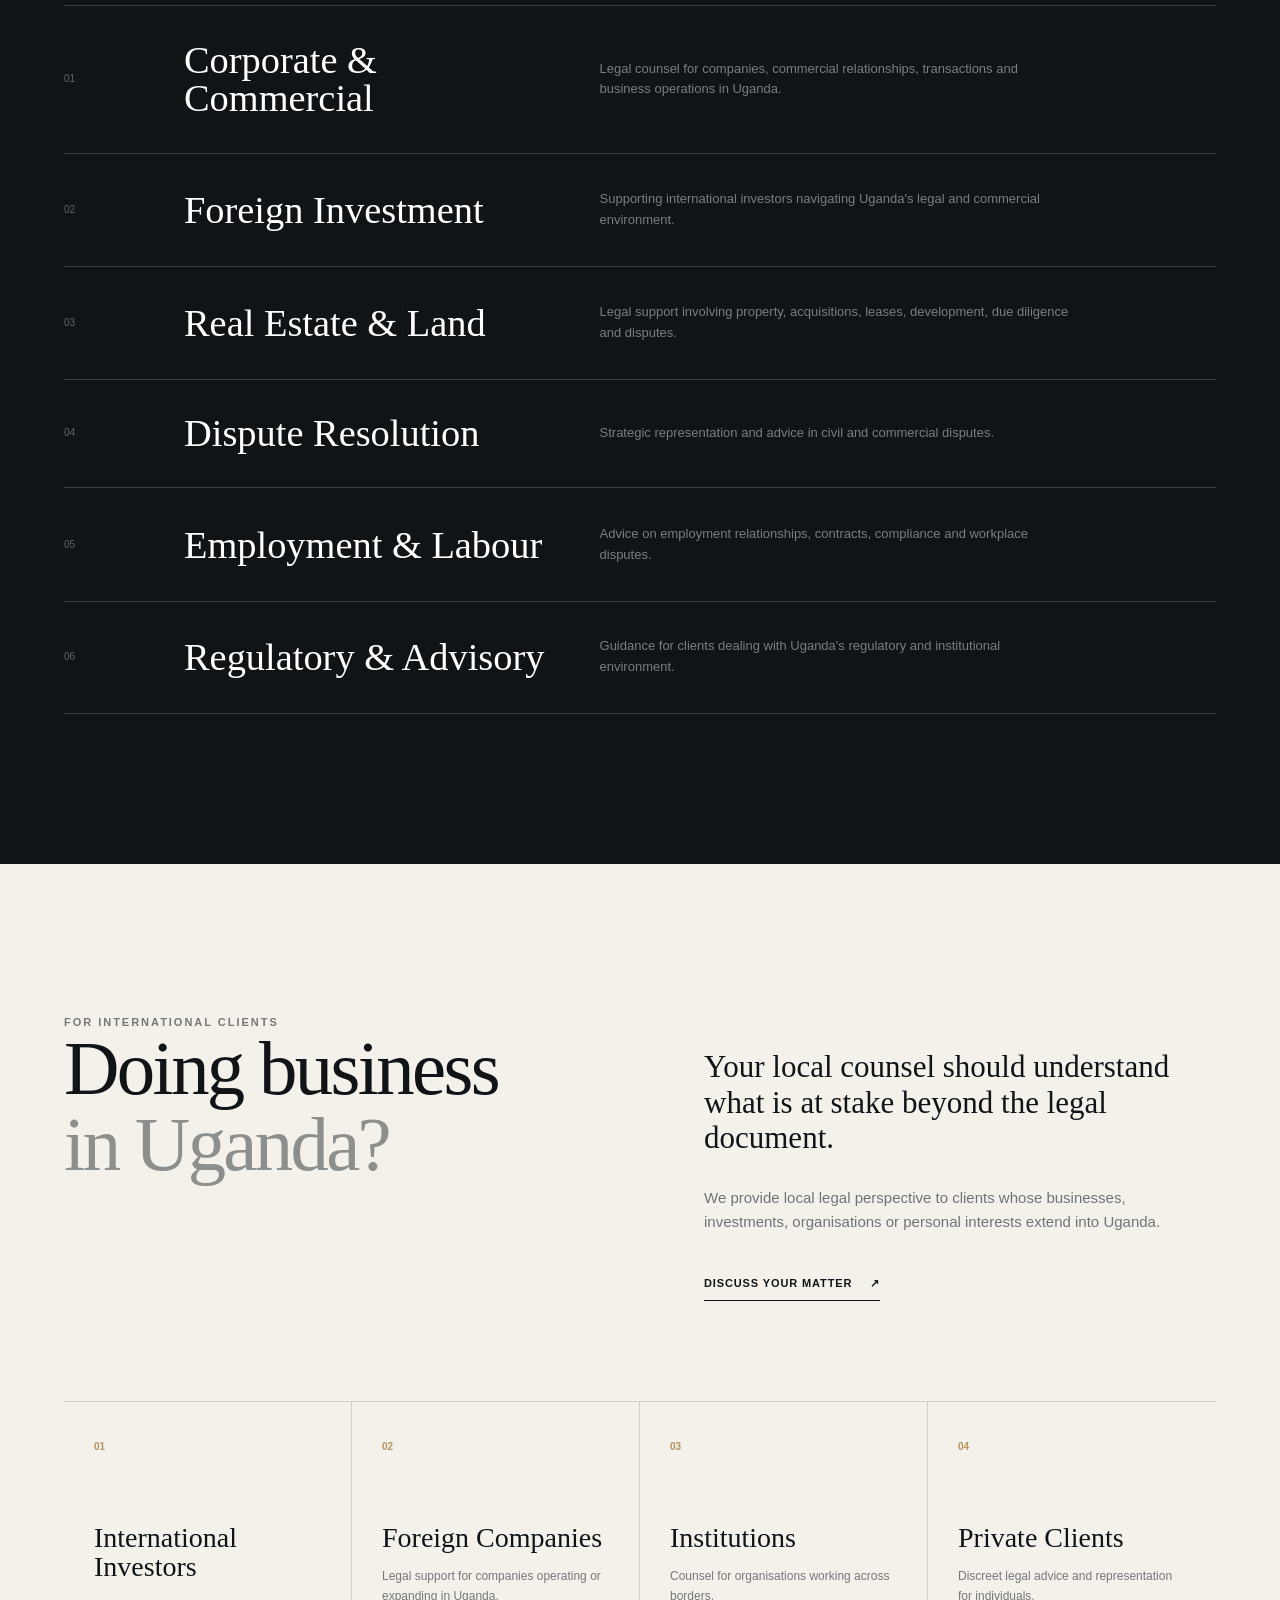
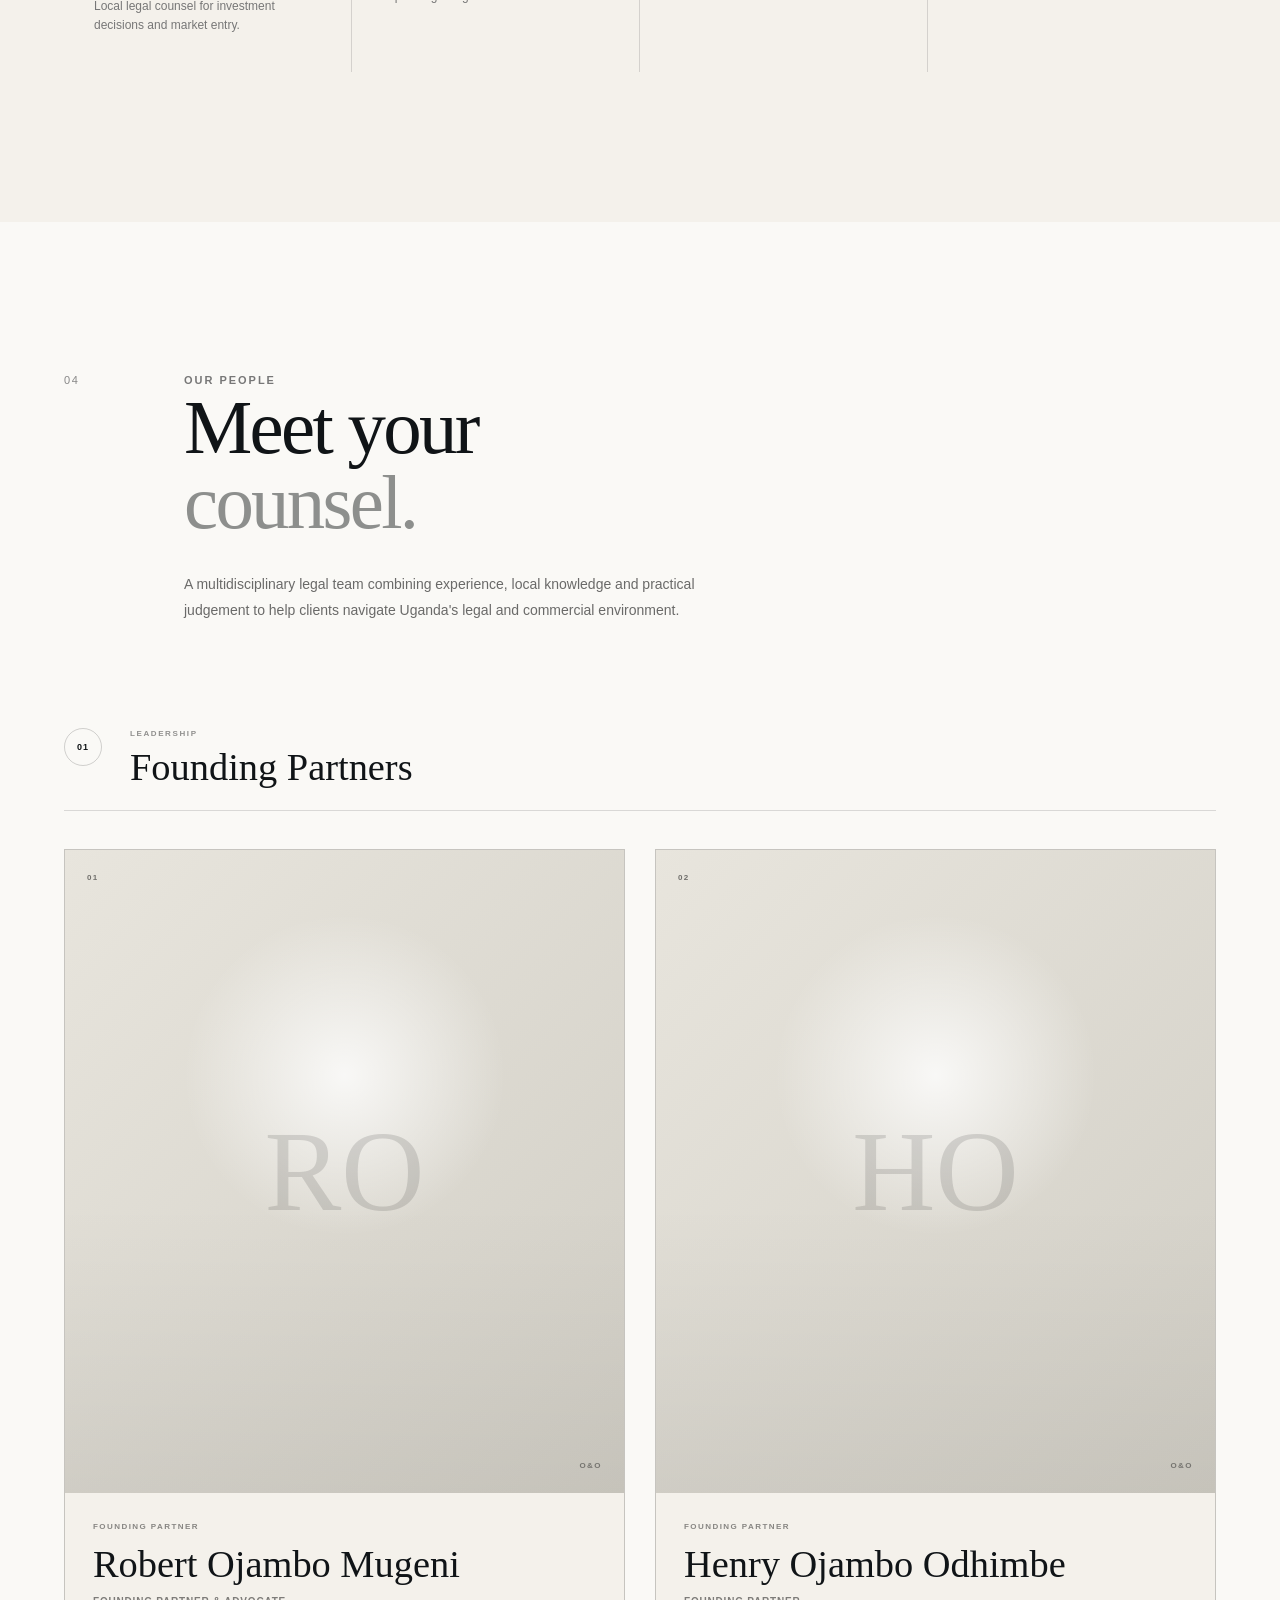
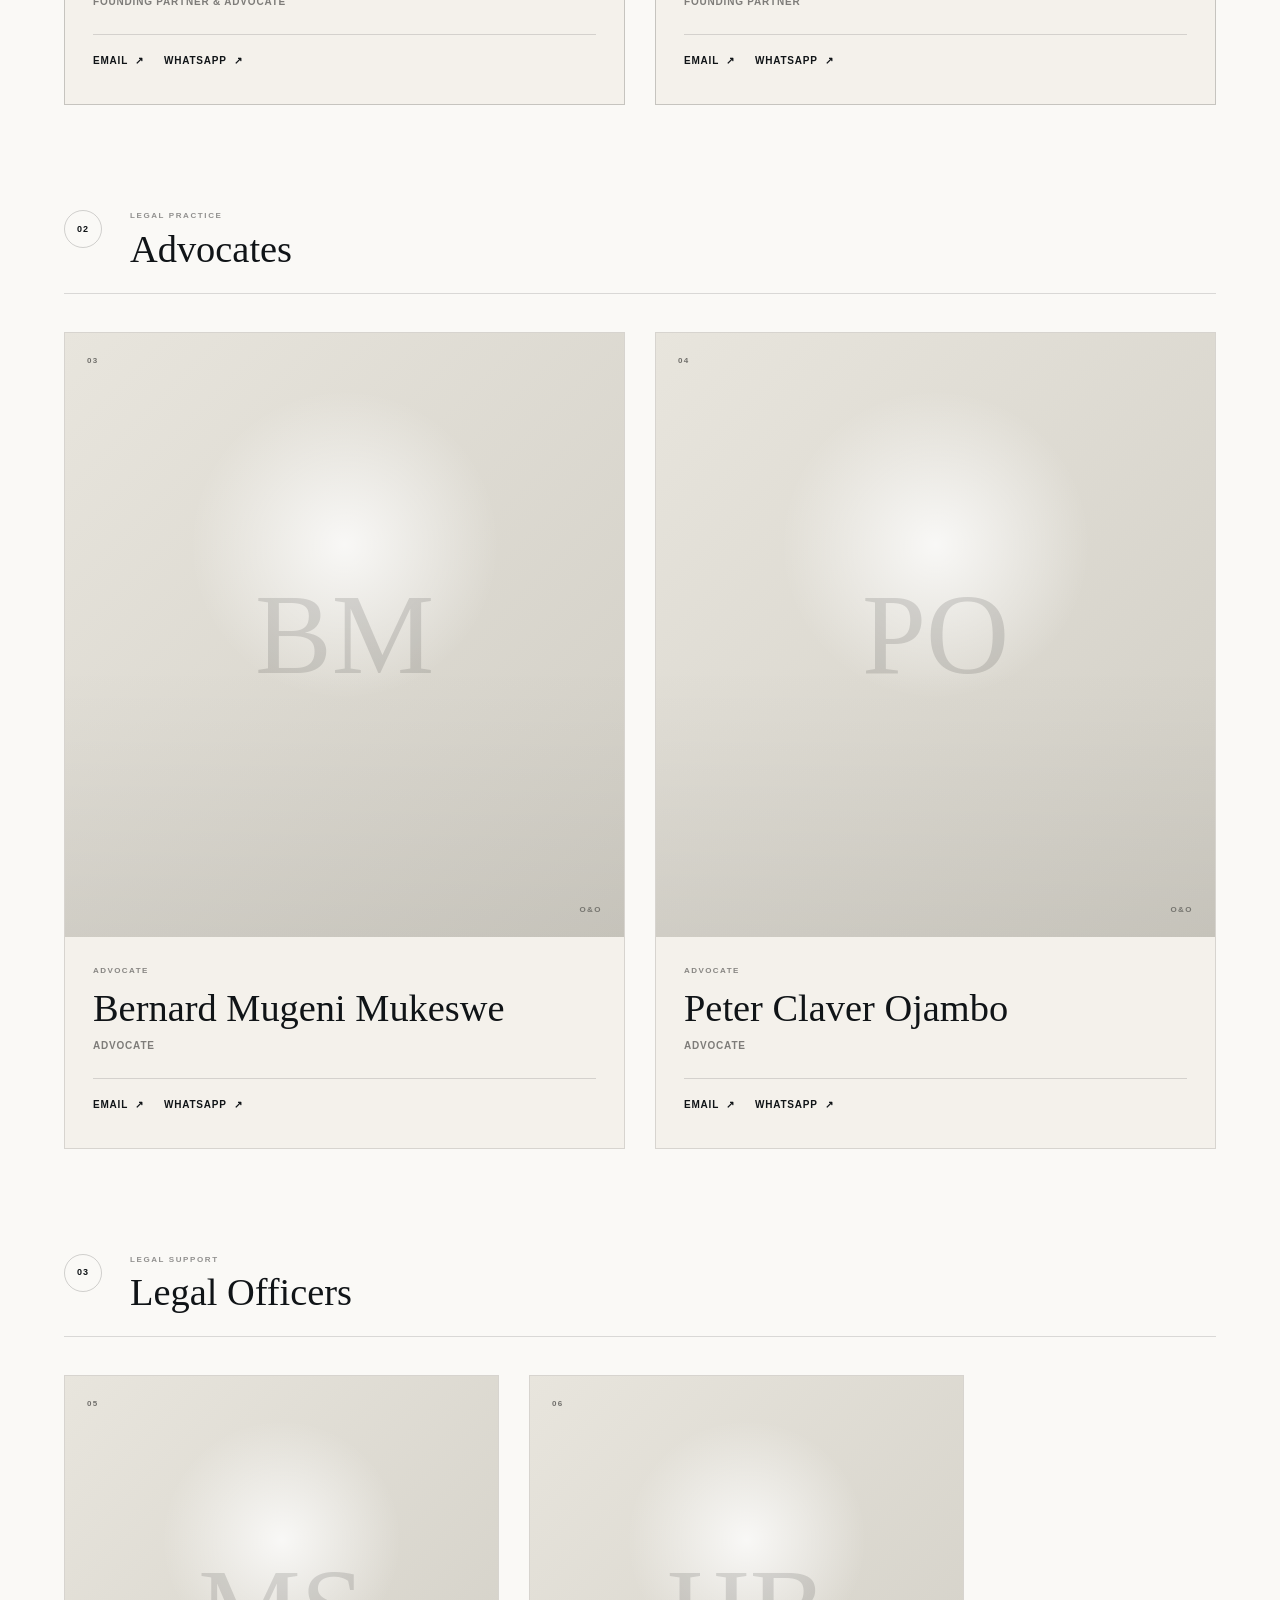
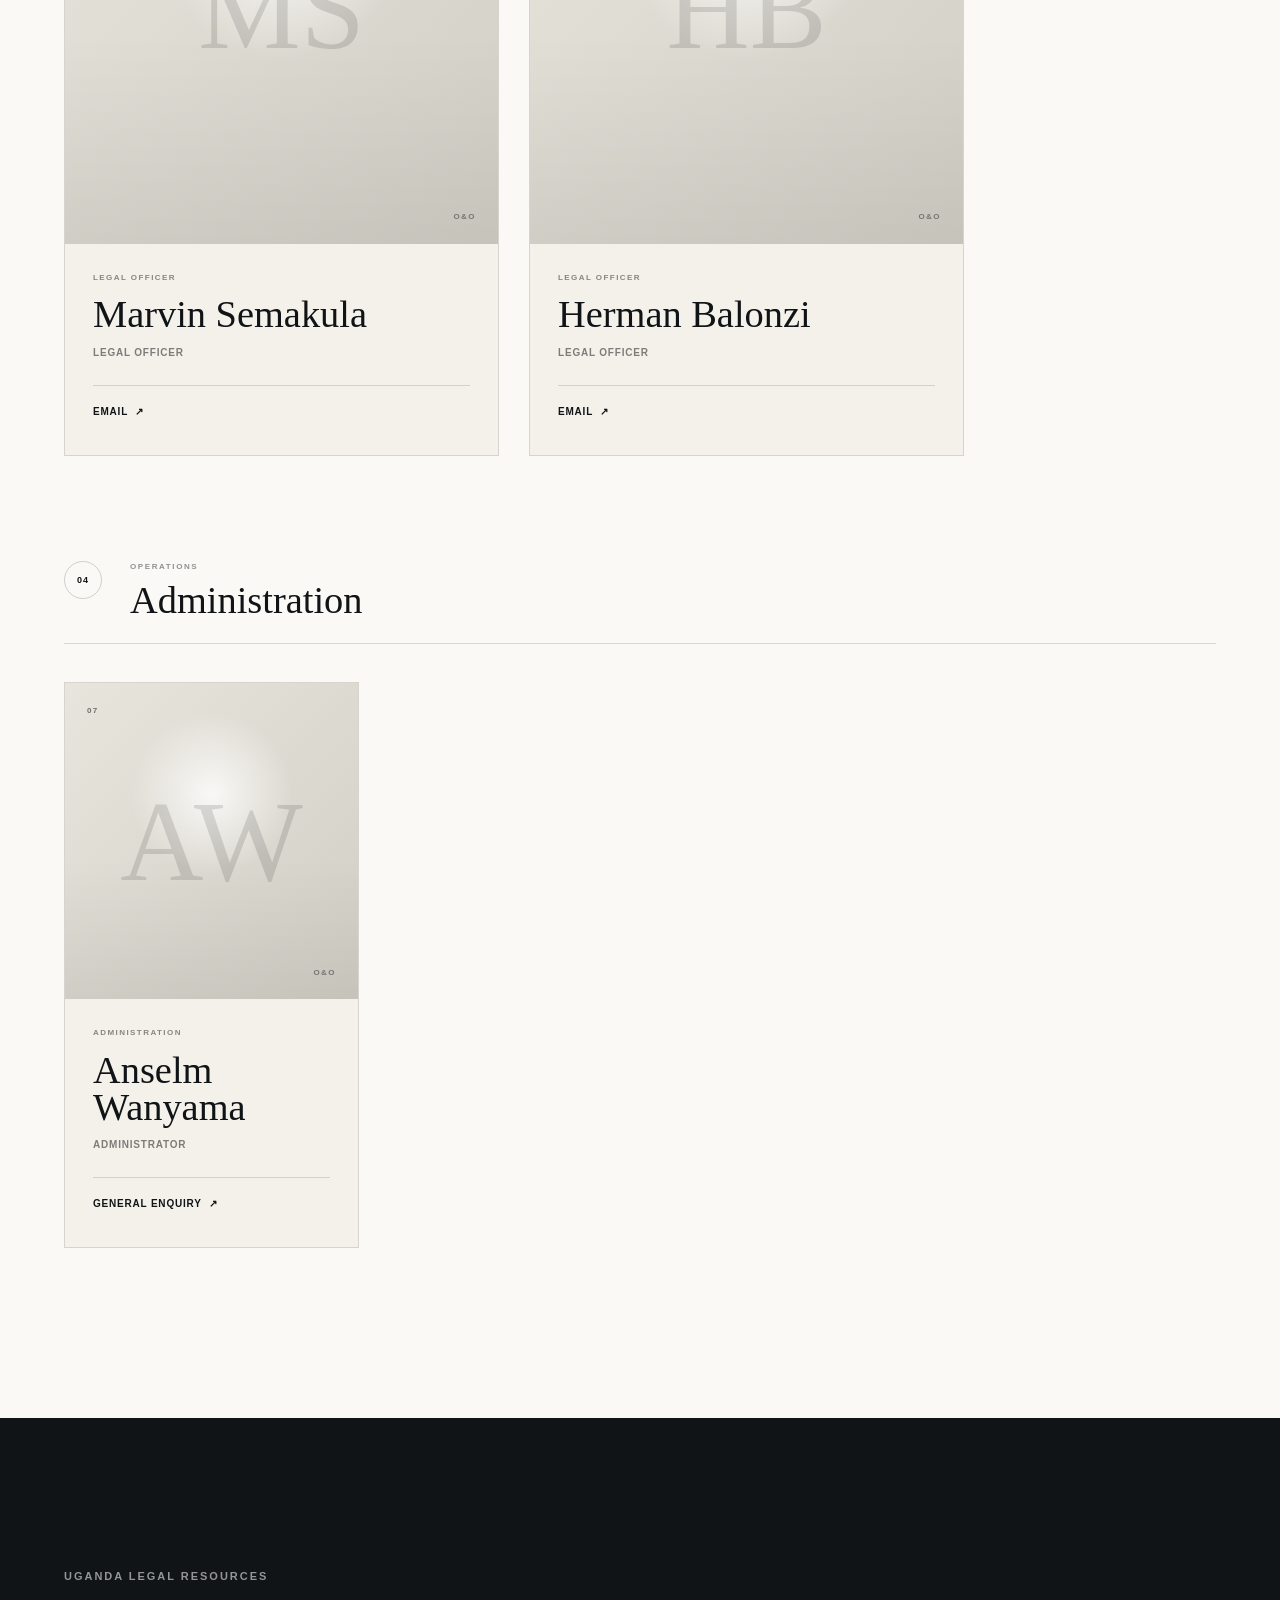
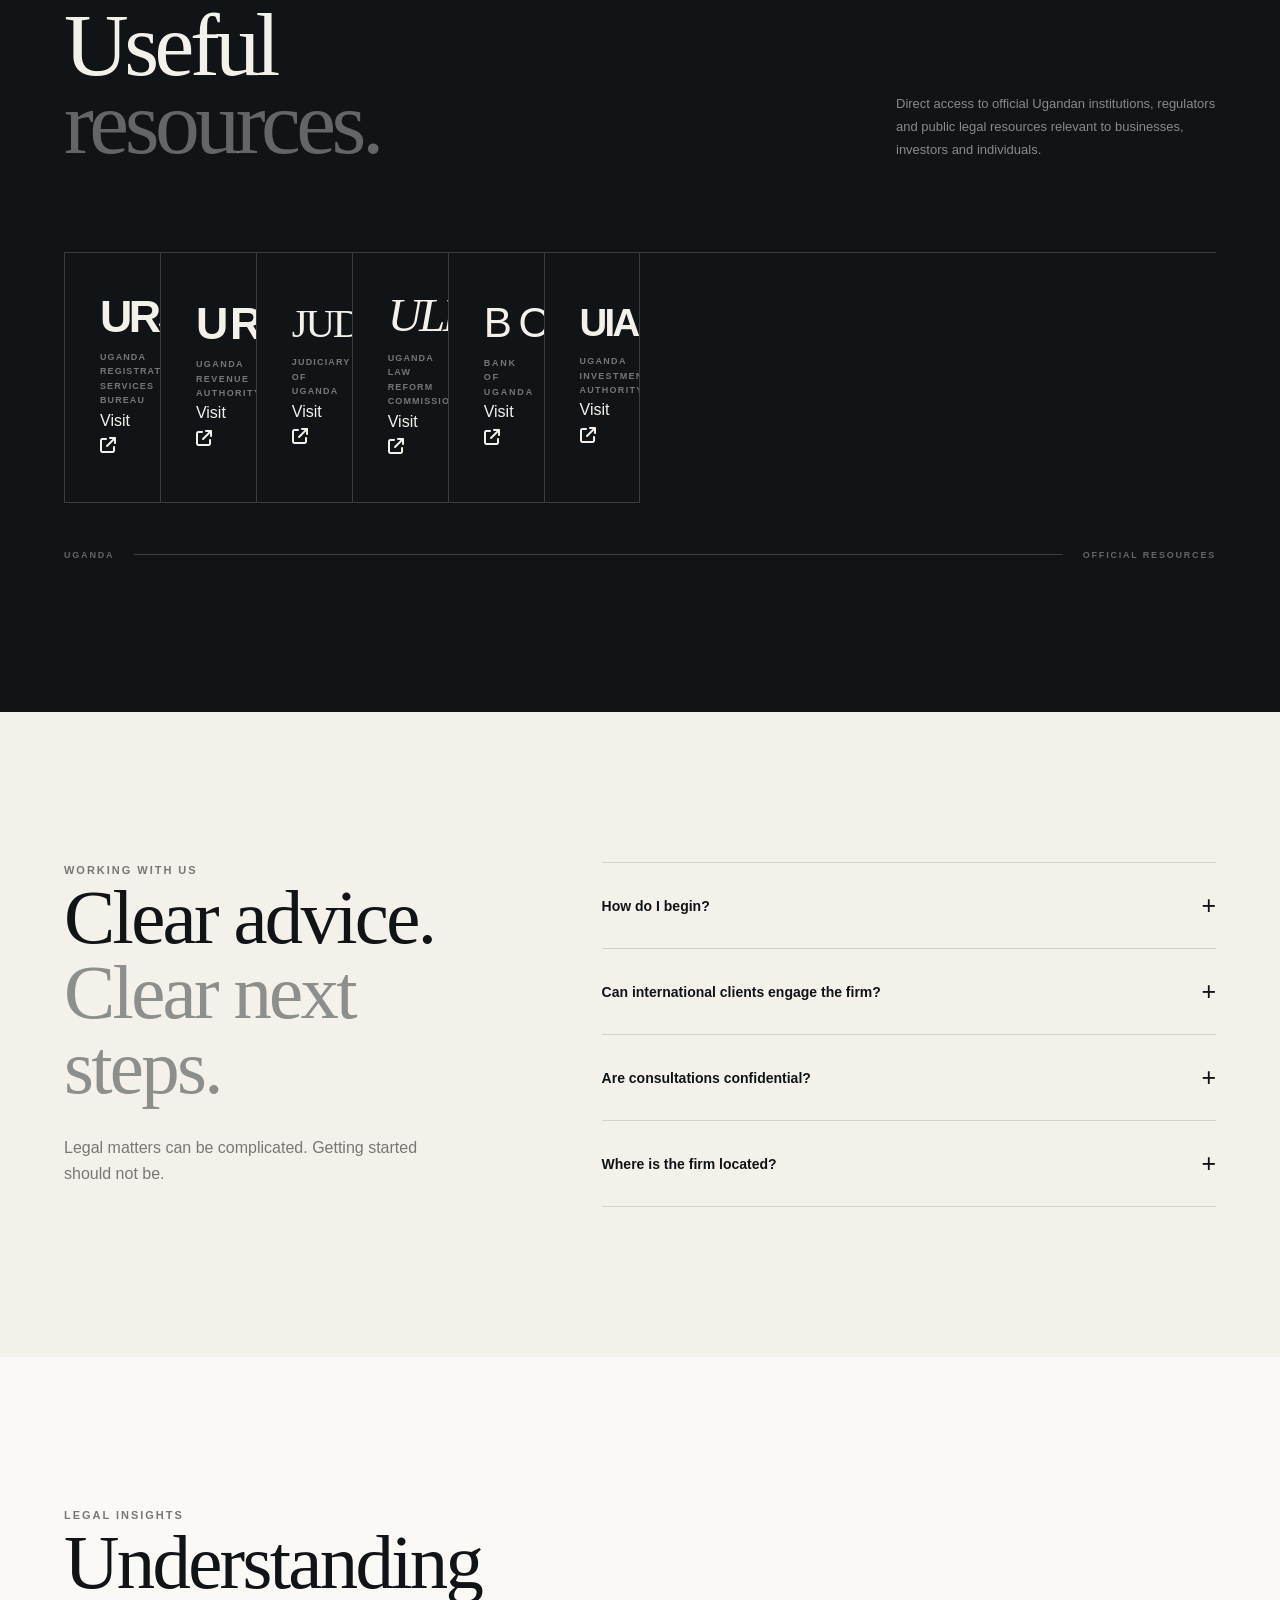
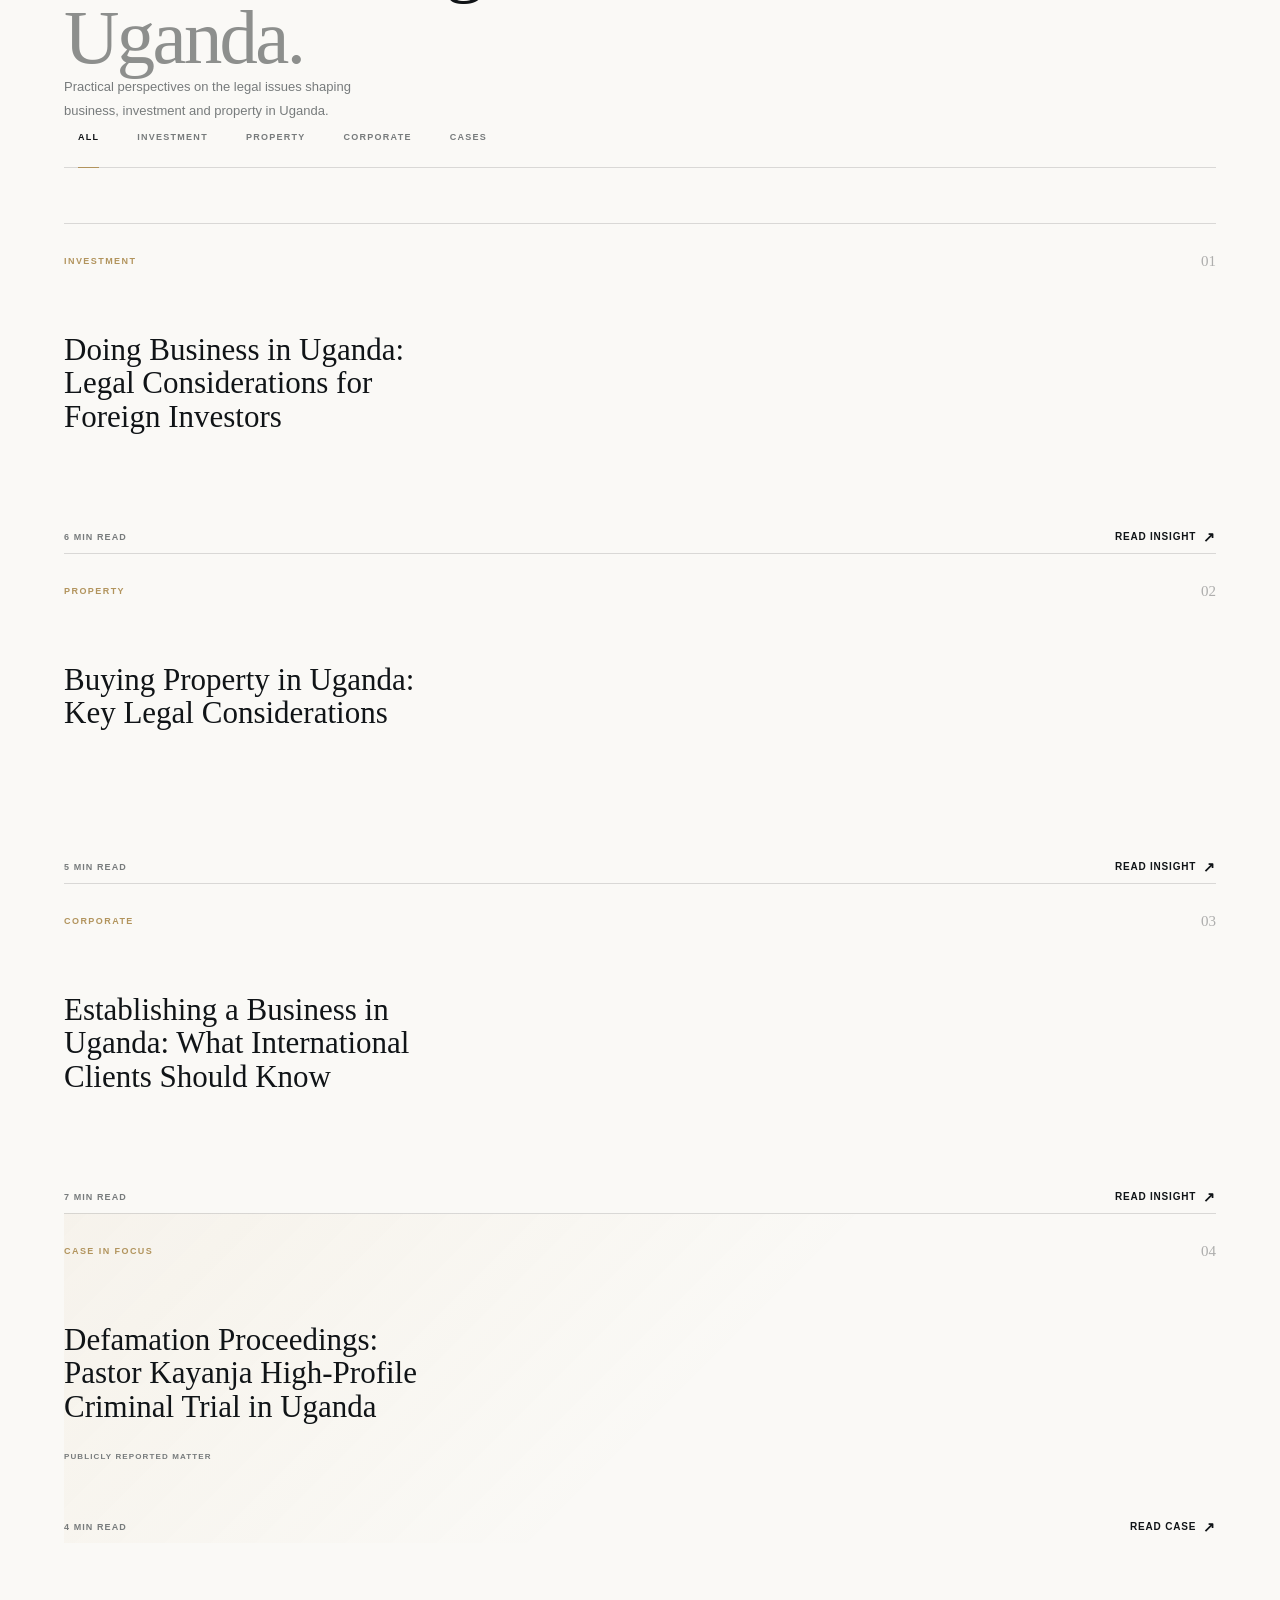
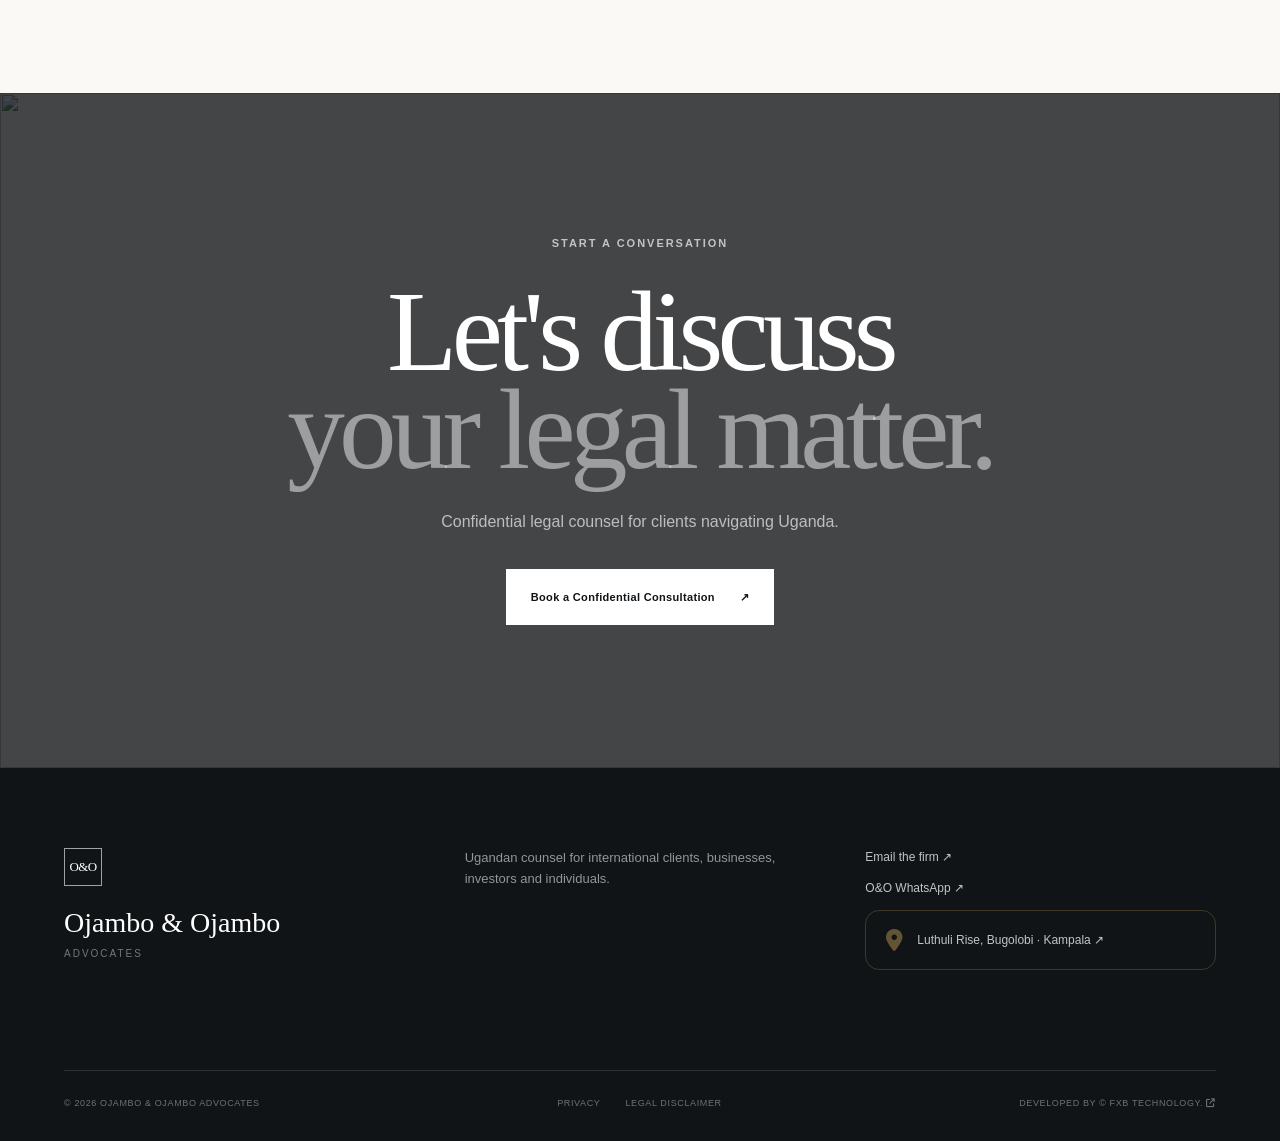
==== commit 68506d6a: "sw" ====
--- a/index.html
+++ b/index.html
@@ -131,10 +131,10 @@
           content="en_UG">
 
     <meta property="og:image"
-          content="https://oandoadvocates.onrender.com/ChatGPT Image Sep 15, 2026, 11_33_00 AM.png">
+          content="https://oandoadvocates.onrender.com/ChatGPT Image Sep 16, 2026, 12_15_27 AM.png">
 
     <meta property="og:image:secure_url"
-          content="https://oandoadvocates.onrender.com/ChatGPT Image Sep 15, 2026, 11_33_00 AM.png">
+          content="https://oandoadvocates.onrender.com/ChatGPT Image Sep 16, 2026, 12_15_27 AM.png">
 
     <meta property="og:image:type"
           content="image/png">
@@ -161,7 +161,7 @@
           content="Strategic legal advice and representation for clients navigating Uganda.">
 
     <meta name="twitter:image"
-          content="https://oandoadvocates.onrender.com/ChatGPT Image Sep 15, 2026, 11_33_00 AM.png">
+          content="https://oandoadvocates.onrender.com/ChatGPT Image Sep 16, 2026, 12_15_27 AM.png">
 
     <meta name="twitter:image:alt"
           content="Ojambo & Ojambo Advocates O&O brand mark">
@@ -172,28 +172,28 @@
 
     <!-- Modern browsers -->
     <link rel="icon"
-          href="/ChatGPT Image Sep 15, 2026, 11_33_00 AM.png"
+          href="/ChatGPT Image Sep 16, 2026, 12_15_27 AM.png"
           type="image/svg+xml">
 
     <!-- Standard PNG favicon -->
     <link rel="icon"
-          href="/ChatGPT Image Sep 15, 2026, 11_33_00 AM.png"
+          href="/ChatGPT Image Sep 16, 2026, 12_15_27 AM.png"
           sizes="32x32"
           type="image/png">
 
     <link rel="icon"
-          href="/ChatGPT Image Sep 15, 2026, 11_33_00 AM.png"
+          href="/ChatGPT Image Sep 16, 2026, 12_15_27 AM.png"
           sizes="16x16"
           type="image/png">
 
     <!-- iPhone / iPad -->
     <link rel="apple-touch-icon"
-          href="/ChatGPT Image Sep 15, 2026, 11_33_00 AM.png"
+          href="/ChatGPT Image Sep 16, 2026, 12_15_27 AM.png"
           sizes="180x180">
 
     <!-- Safari pinned tab -->
     <link rel="mask-icon"
-          href="/ChatGPT Image Sep 15, 2026, 11_33_00 AM.png"
+          href="/ChatGPT Image Sep 16, 2026, 12_15_27 AM.png"
           color="#c9a35b">
 
     <!-- PWA -->
@@ -248,12 +248,12 @@
 
           "logo": {
             "@type": "ImageObject",
-            "url": "https://oandoadvocates.onrender.com/ChatGPT Image Sep 15, 2026, 11_33_00 AM.png"
+            "url": "https://oandoadvocates.onrender.com/ChatGPT Image Sep 16, 2026, 12_15_27 AM.png"
           },
 
           "image": {
             "@type": "ImageObject",
-            "url": "https://oandoadvocates.onrender.com/ChatGPT Image Sep 15, 2026, 11_33_00 AM.png",
+            "url": "https://oandoadvocates.onrender.com/ChatGPT Image Sep 16, 2026, 12_15_27 AM.png",
             "width": 1200,
             "height": 630
           },
@@ -357,7 +357,7 @@
 
           "name": "Ben Mukeswe",
 
-          "jobTitle": "Partner / Advocate",
+          "jobTitle": " Advocate",
 
           "worksFor": {
             "@id": "https://oandoadvocates.onrender.com/#firm"
@@ -1472,7 +1472,8 @@
 
                 <article
                     class="team-member team-member-featured scroll-reveal"
-                    data-team-member
+                    data-team-member      data-photo="/ChatGPT Image Sep 16, 2026, 12_36_16 AM.png"
+
                 >
 
                     <div class="team-photo">
@@ -1525,7 +1526,7 @@
                             </a>
 
                             <a
-                                href="https://wa.me/256707266256?text=Hello%20Ojambo%20%26%20Ojambo%20Advocates%2C%20I%20would%20like%20to%20contact%20Robert%20Ojambo%20Mugeni%20regarding%20a%20legal%20matter."
+                                href="https://wa.me/256772460568?text=Hello%20Ojambo%20%26%20Ojambo%20Advocates%2C%20I%20would%20like%20to%20contact%20Robert%20Ojambo%20Mugeni%20regarding%20a%20legal%20matter."
                                 class="advocate-contact-link"
                                 target="_blank"
                                 rel="noopener noreferrer"
@@ -1598,7 +1599,7 @@
                             </a>
 
                             <a
-                                href="https://wa.me/256707266256?text=Hello%20Ojambo%20%26%20Ojambo%20Advocates%2C%20I%20would%20like%20to%20contact%20Henry%20Ojambo%20Odhimbe%20regarding%20a%20legal%20matter."
+                                href="https://wa.me/256772460568?text=Hello%20Ojambo%20%26%20Ojambo%20Advocates%2C%20I%20would%20like%20to%20contact%20Henry%20Ojambo%20Odhimbe%20regarding%20a%20legal%20matter."
                                 class="advocate-contact-link"
                                 target="_blank"
                                 rel="noopener noreferrer"
@@ -1653,7 +1654,7 @@
 
                 <article
                     class="team-member scroll-reveal"
-                    data-team-member
+                    data-team-member  data-photo="/ChatGPT Image Sep 16, 2026, 12_36_16 AM.png"
                 >
 
                     <div class="team-photo">
@@ -1726,7 +1727,7 @@
 
                 <article
                     class="team-member scroll-reveal"
-                    data-team-member
+                    data-team-member   data-photo="/ChatGPT Image Sep 16, 2026, 12_31_57 AM.png"
                 >
 
                     <div class="team-photo">
@@ -1779,7 +1780,7 @@
                             </a>
 
                             <a
-                                href="https://wa.me/256707266256?text=Hello%20Ojambo%20%26%20Ojambo%20Advocates%2C%20I%20would%20like%20to%20contact%20Peter%20Claver%20Ojambo%20regarding%20a%20legal%20matter."
+                                href="https://wa.me/256770880595?text=Hello%20Ojambo%20%26%20Ojambo%20Advocates%2C%20I%20would%20like%20to%20contact%20Peter%20Claver%20Ojambo%20regarding%20a%20legal%20matter."
                                 class="advocate-contact-link"
                                 target="_blank"
                                 rel="noopener noreferrer"
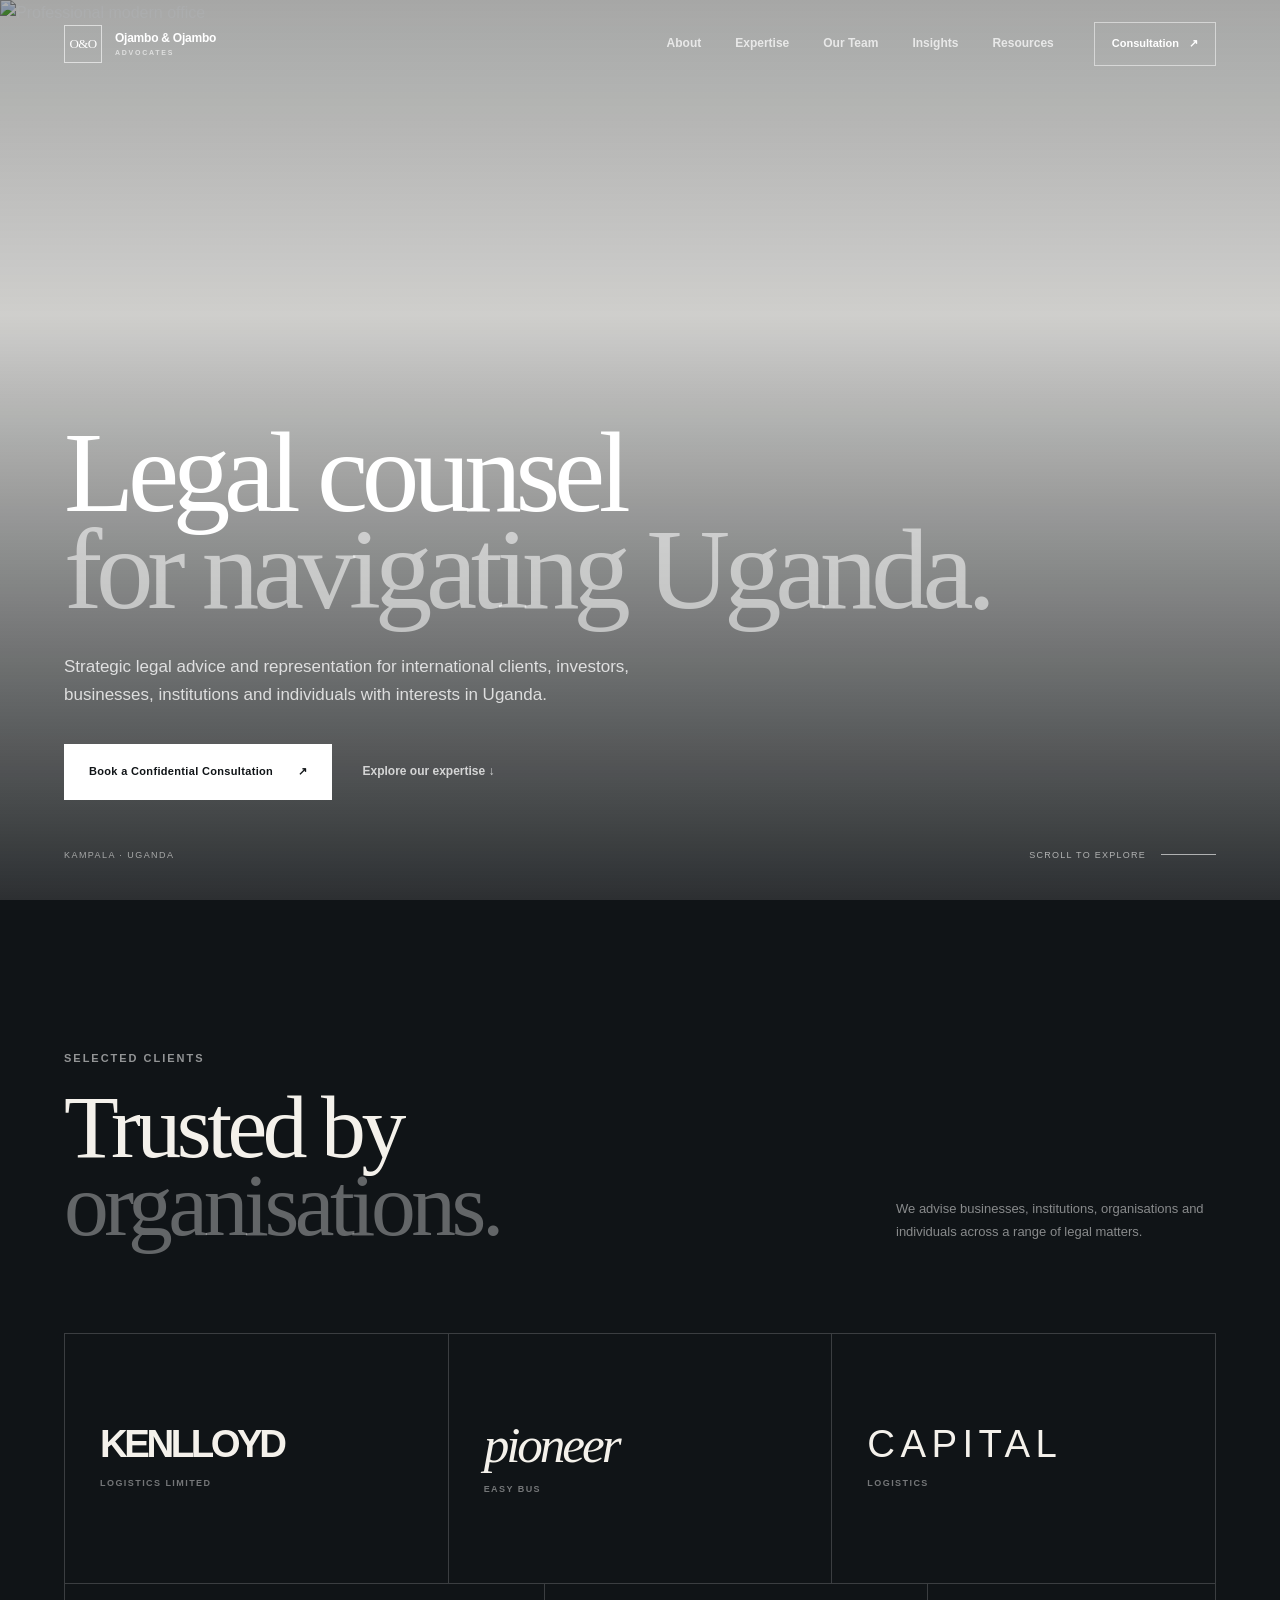
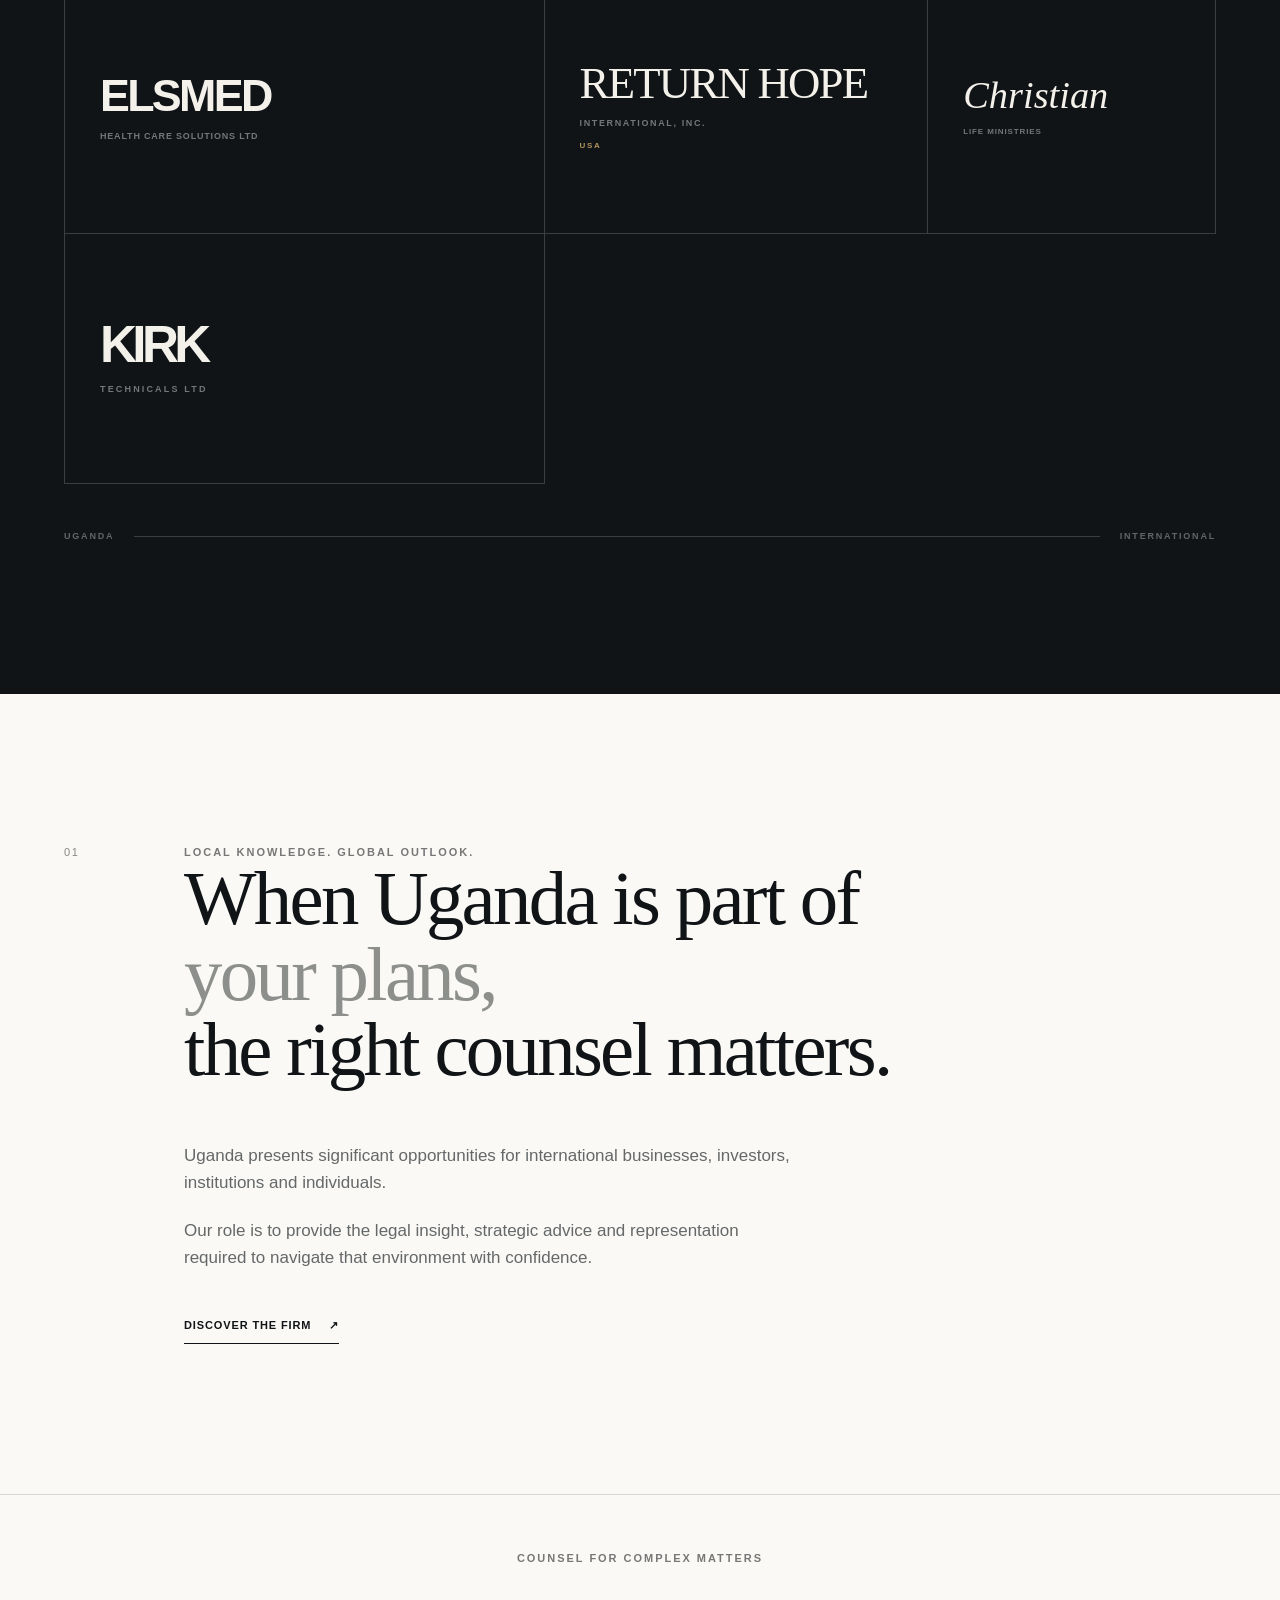
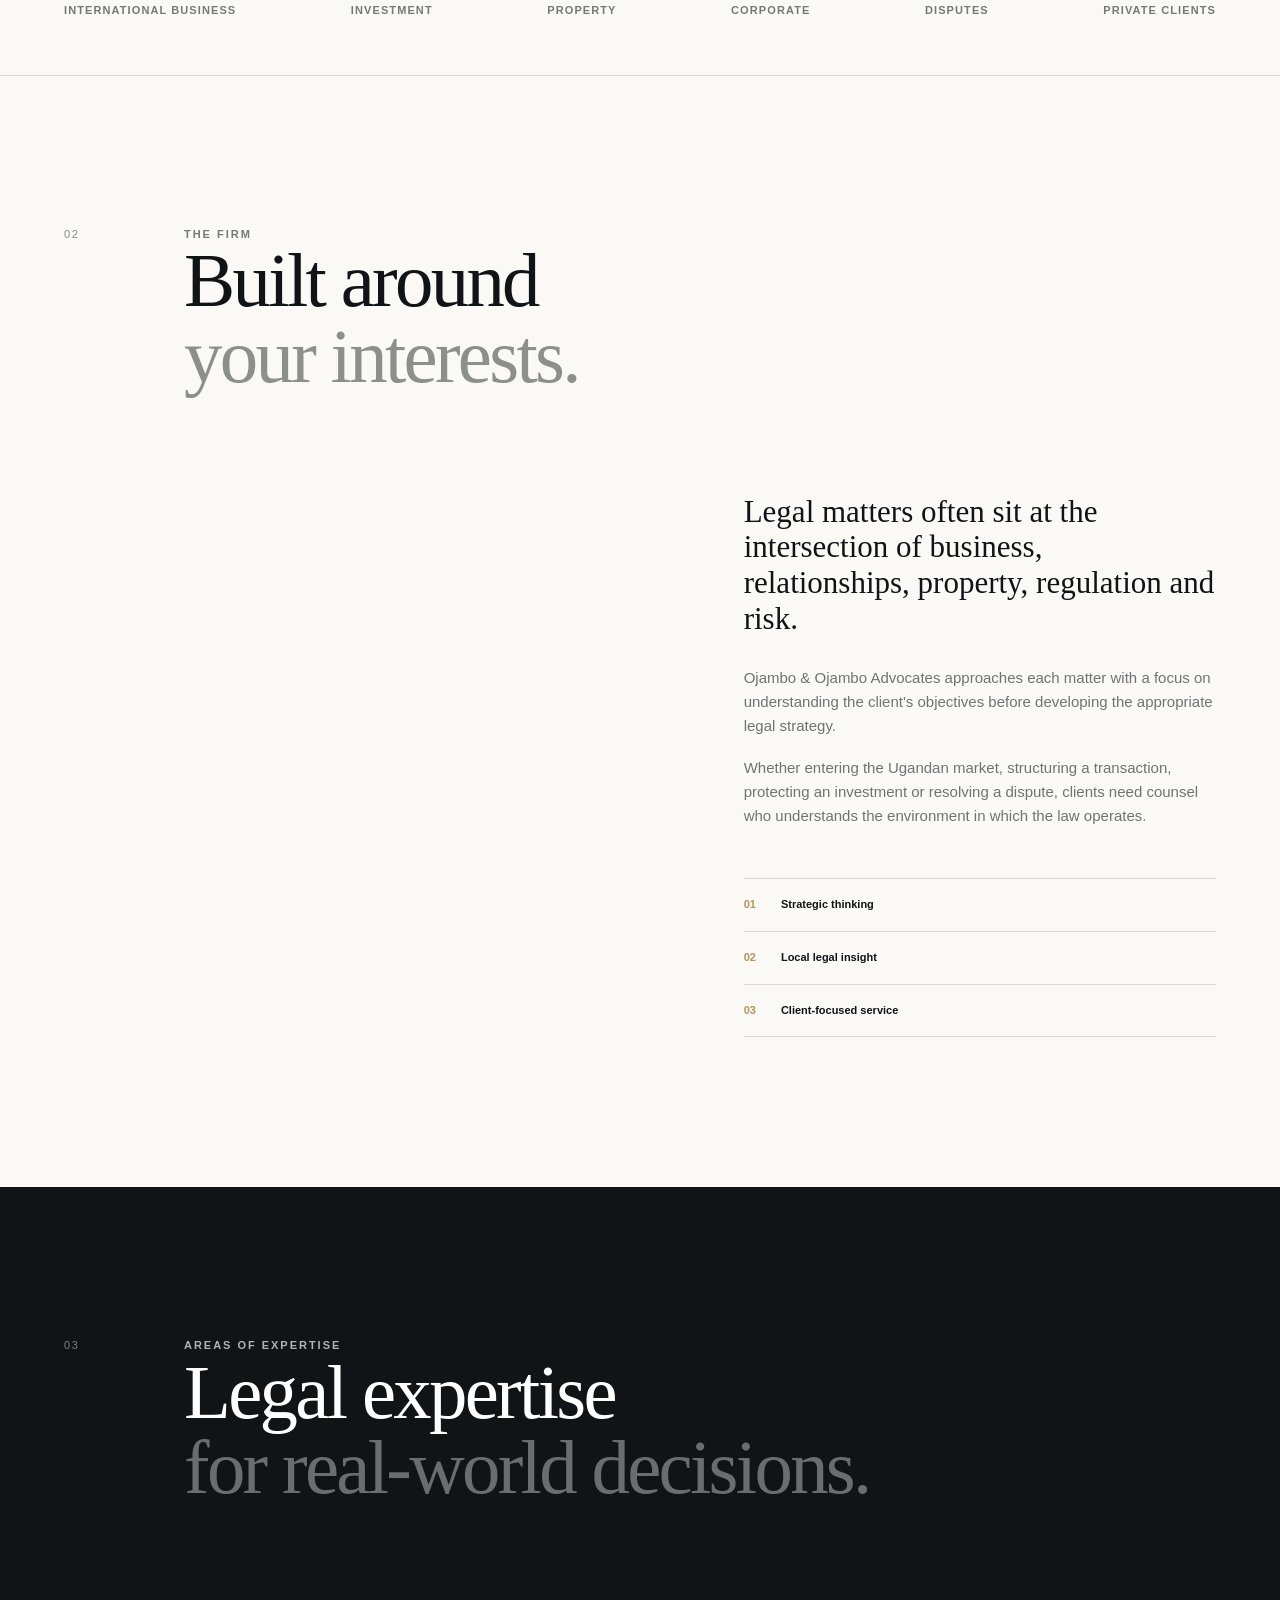
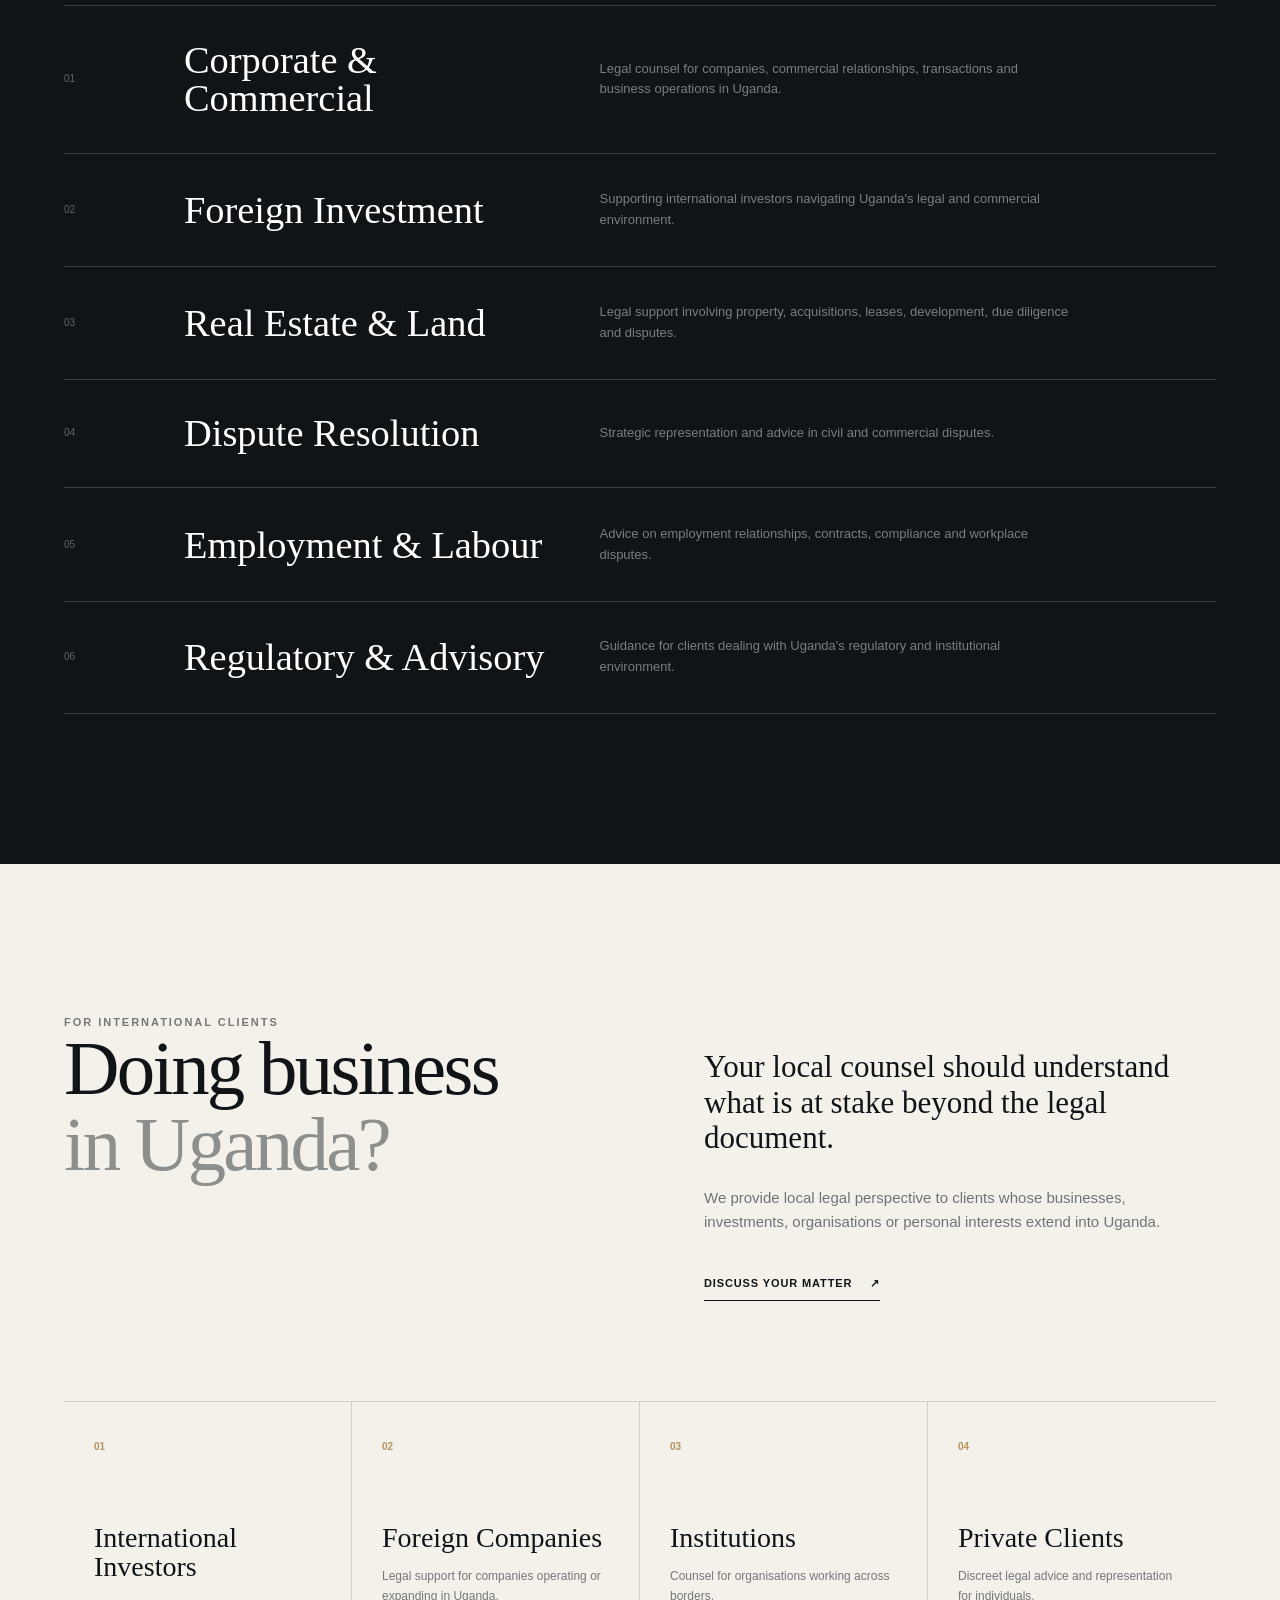
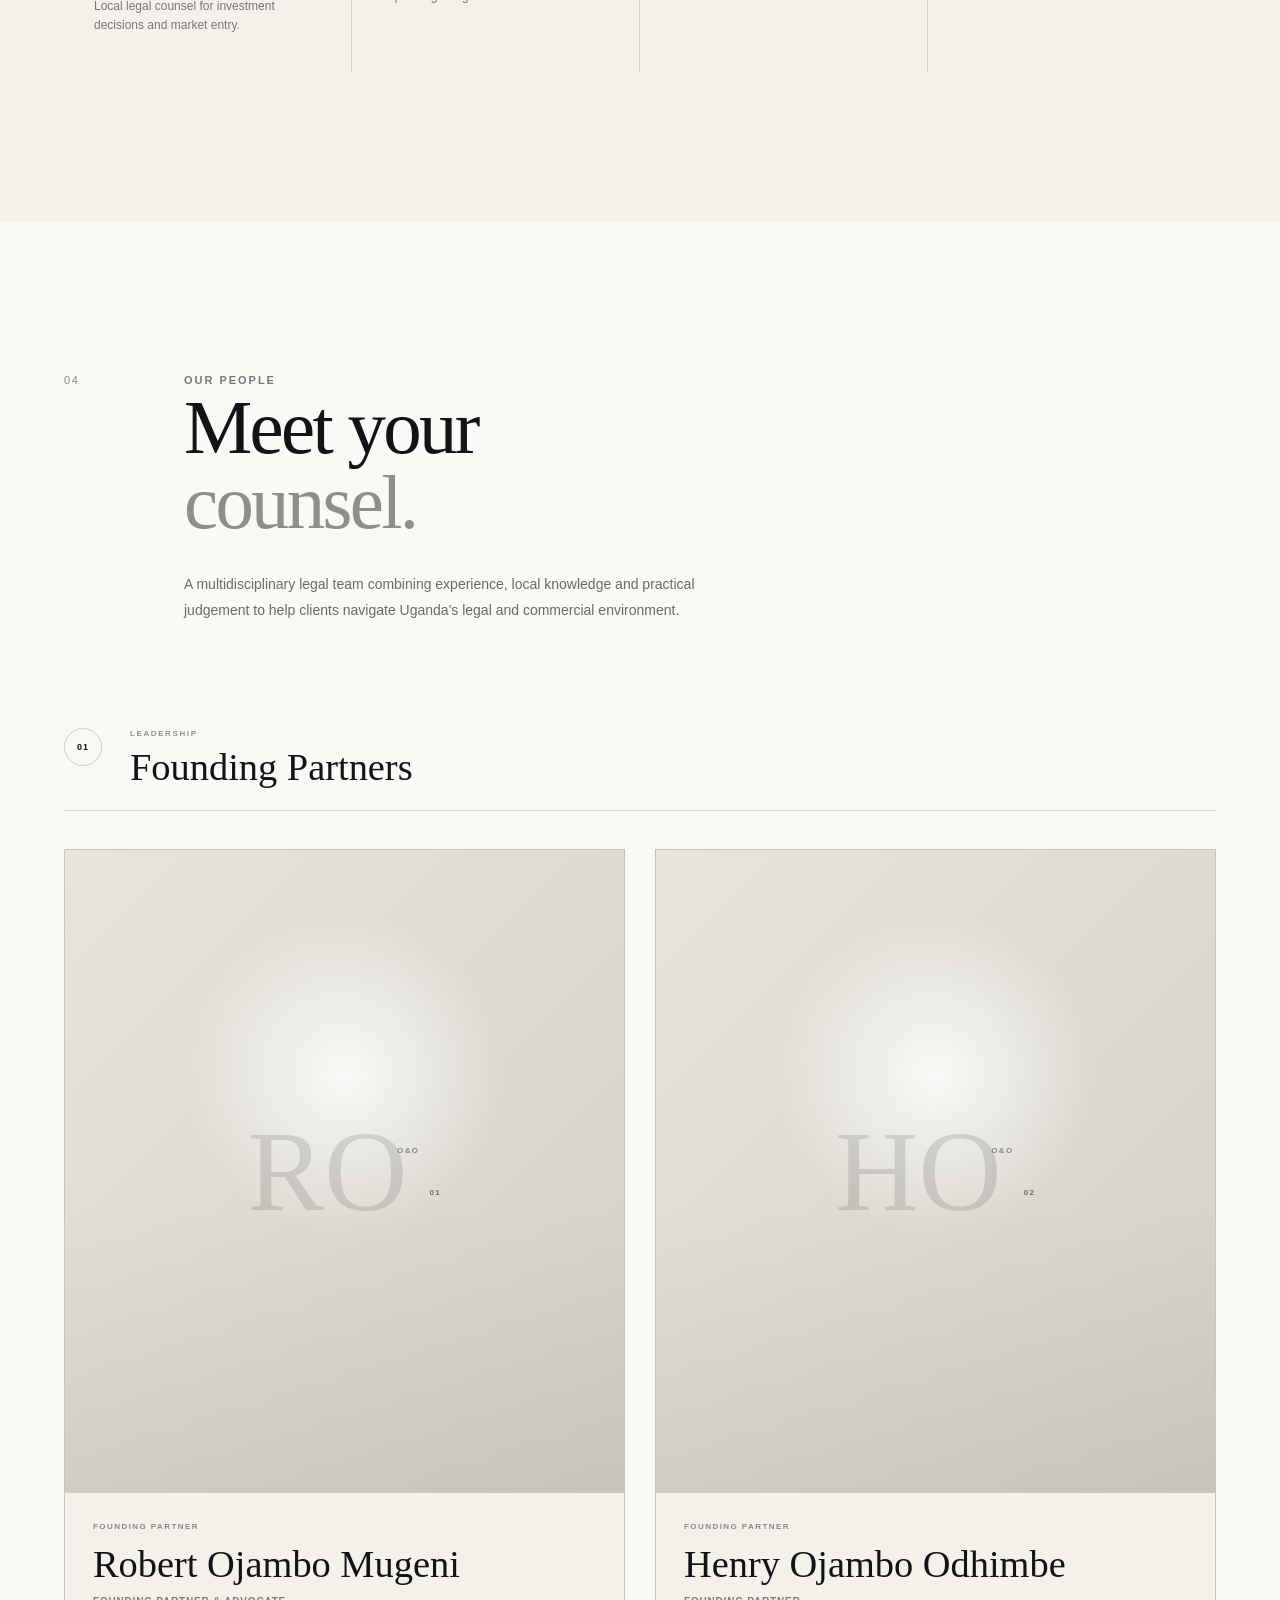
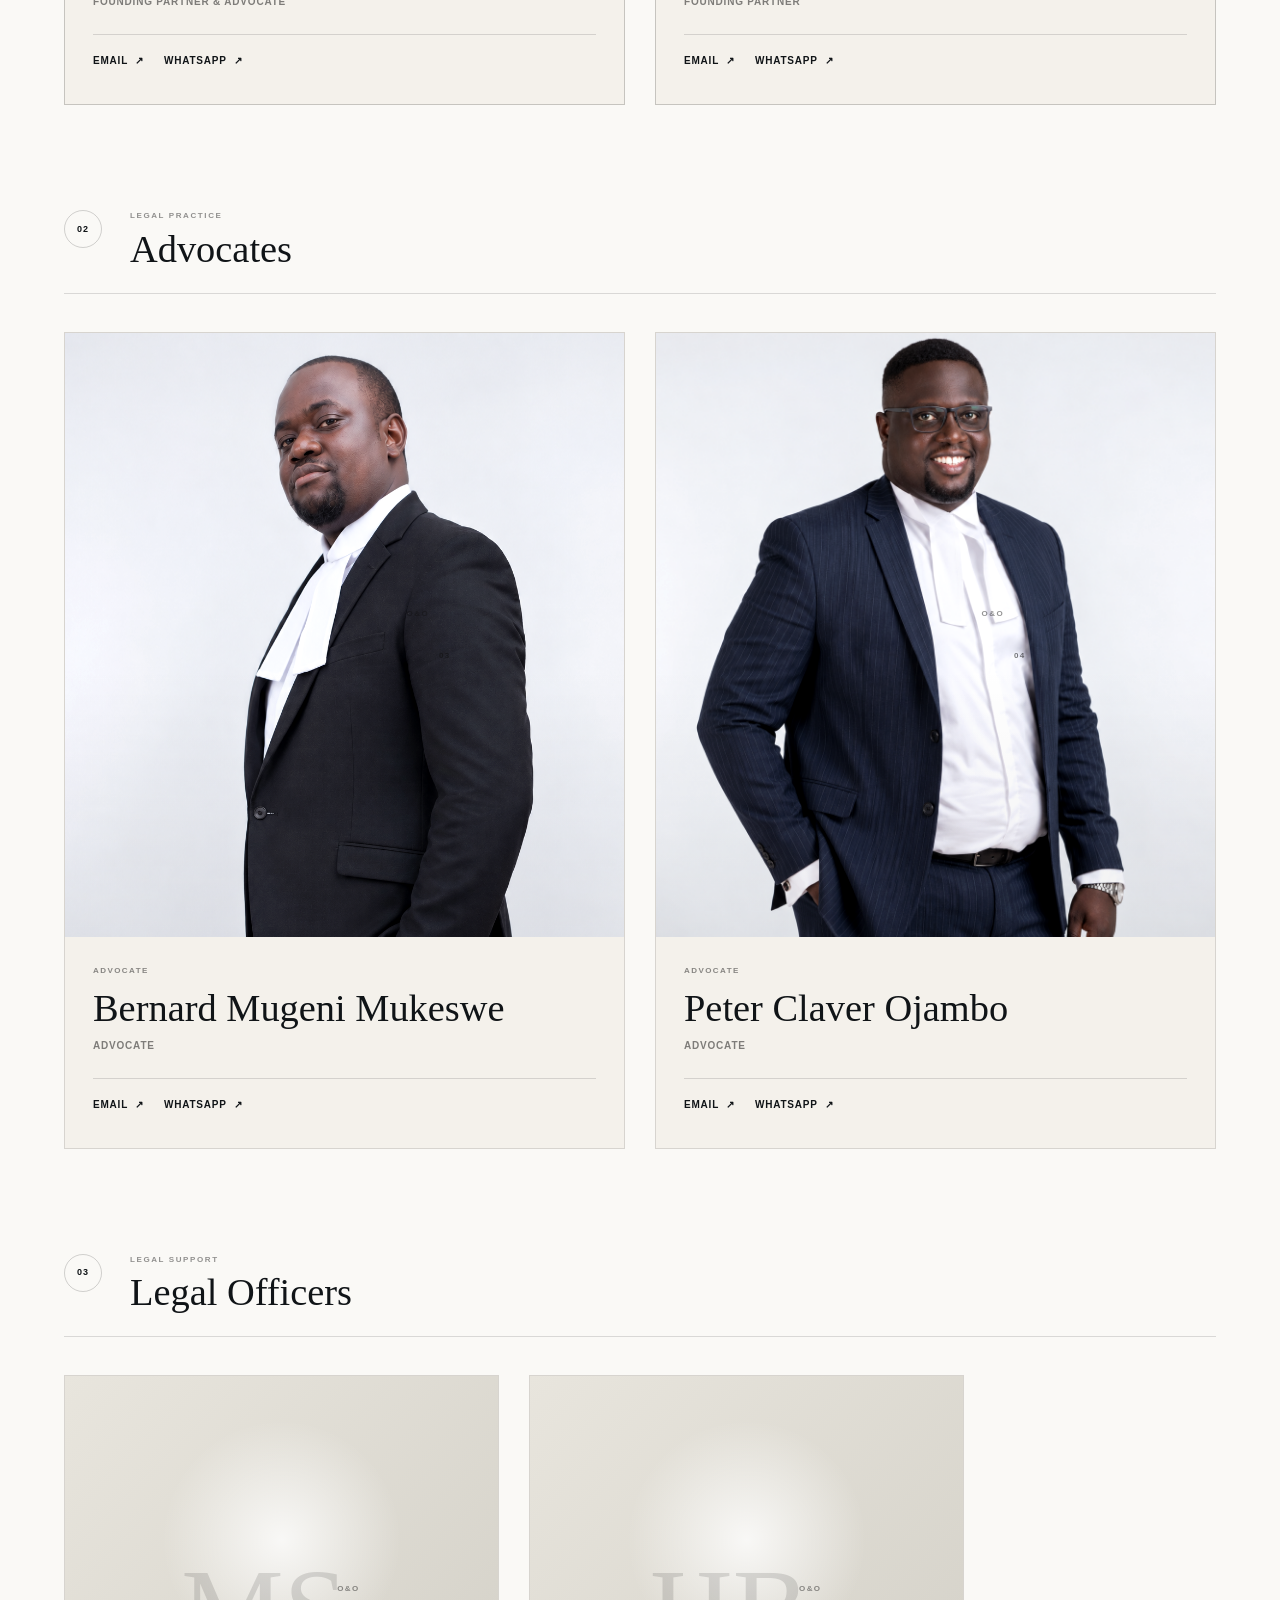
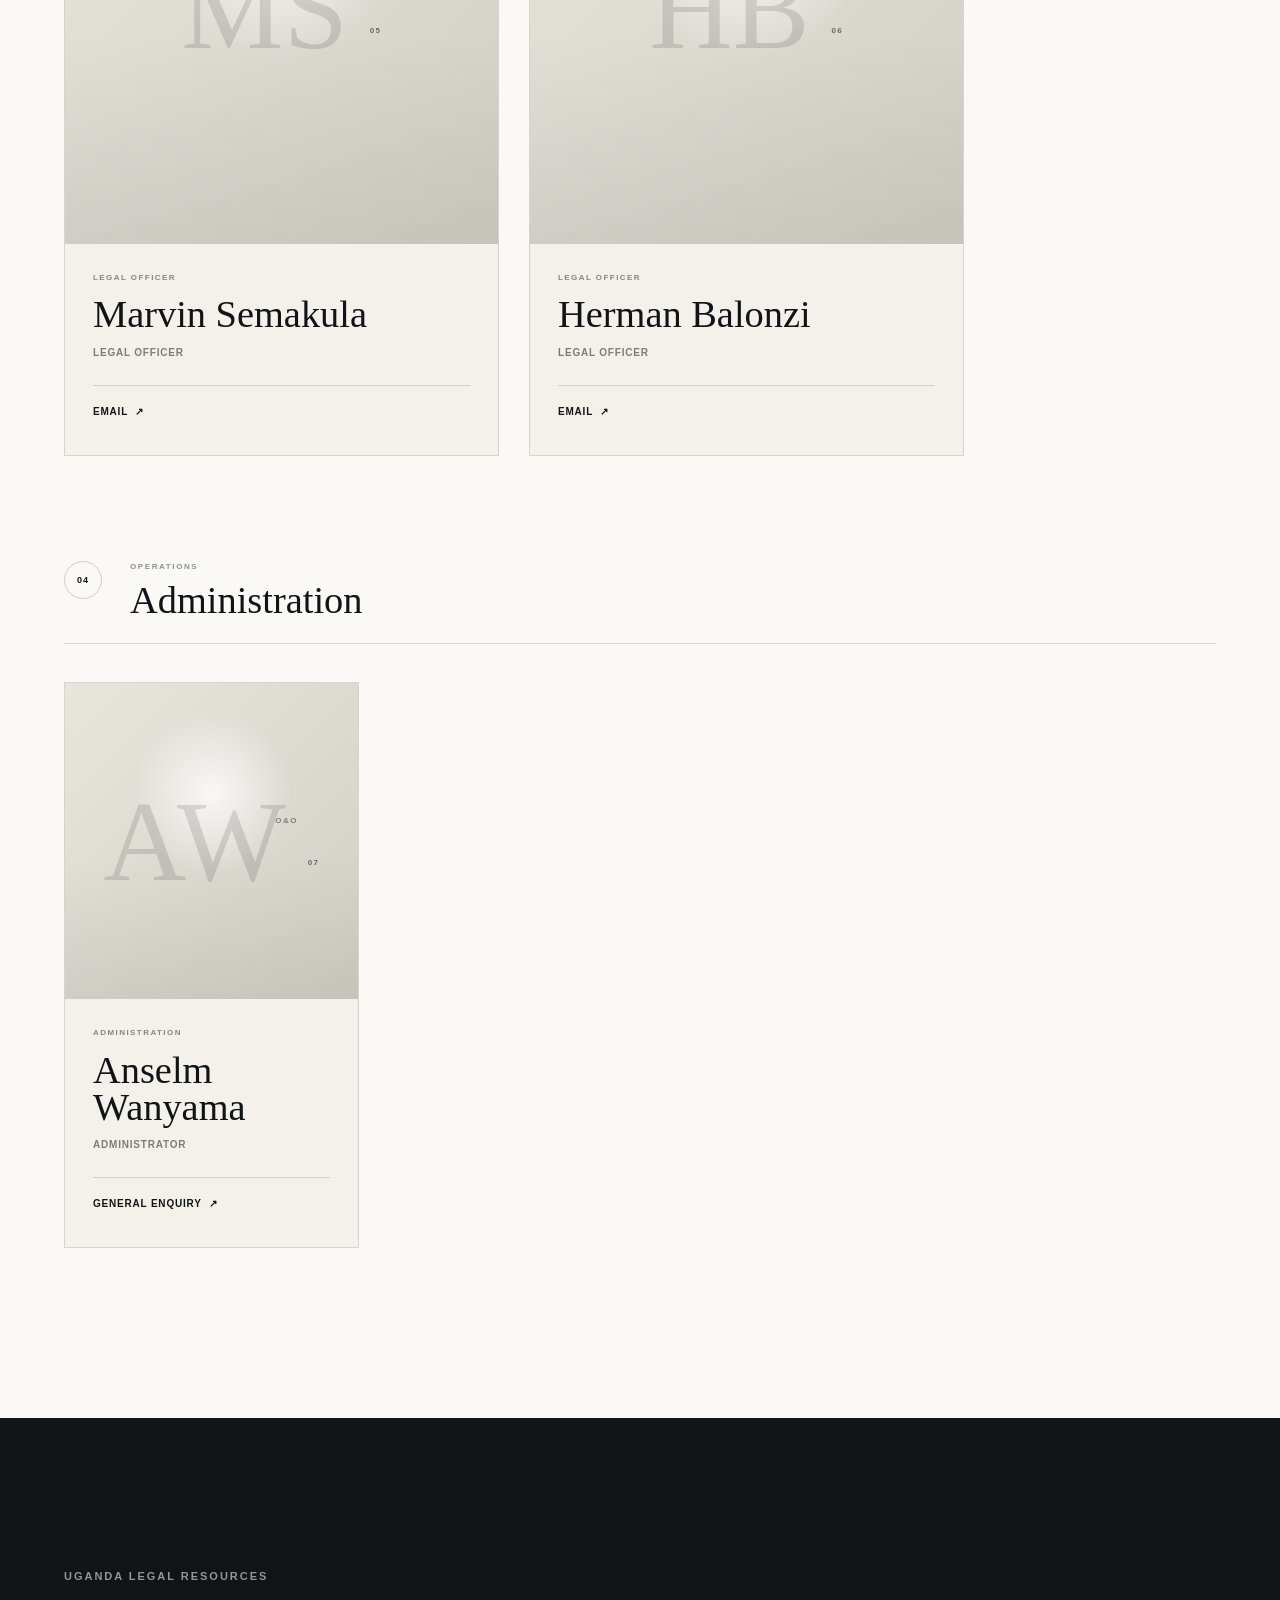
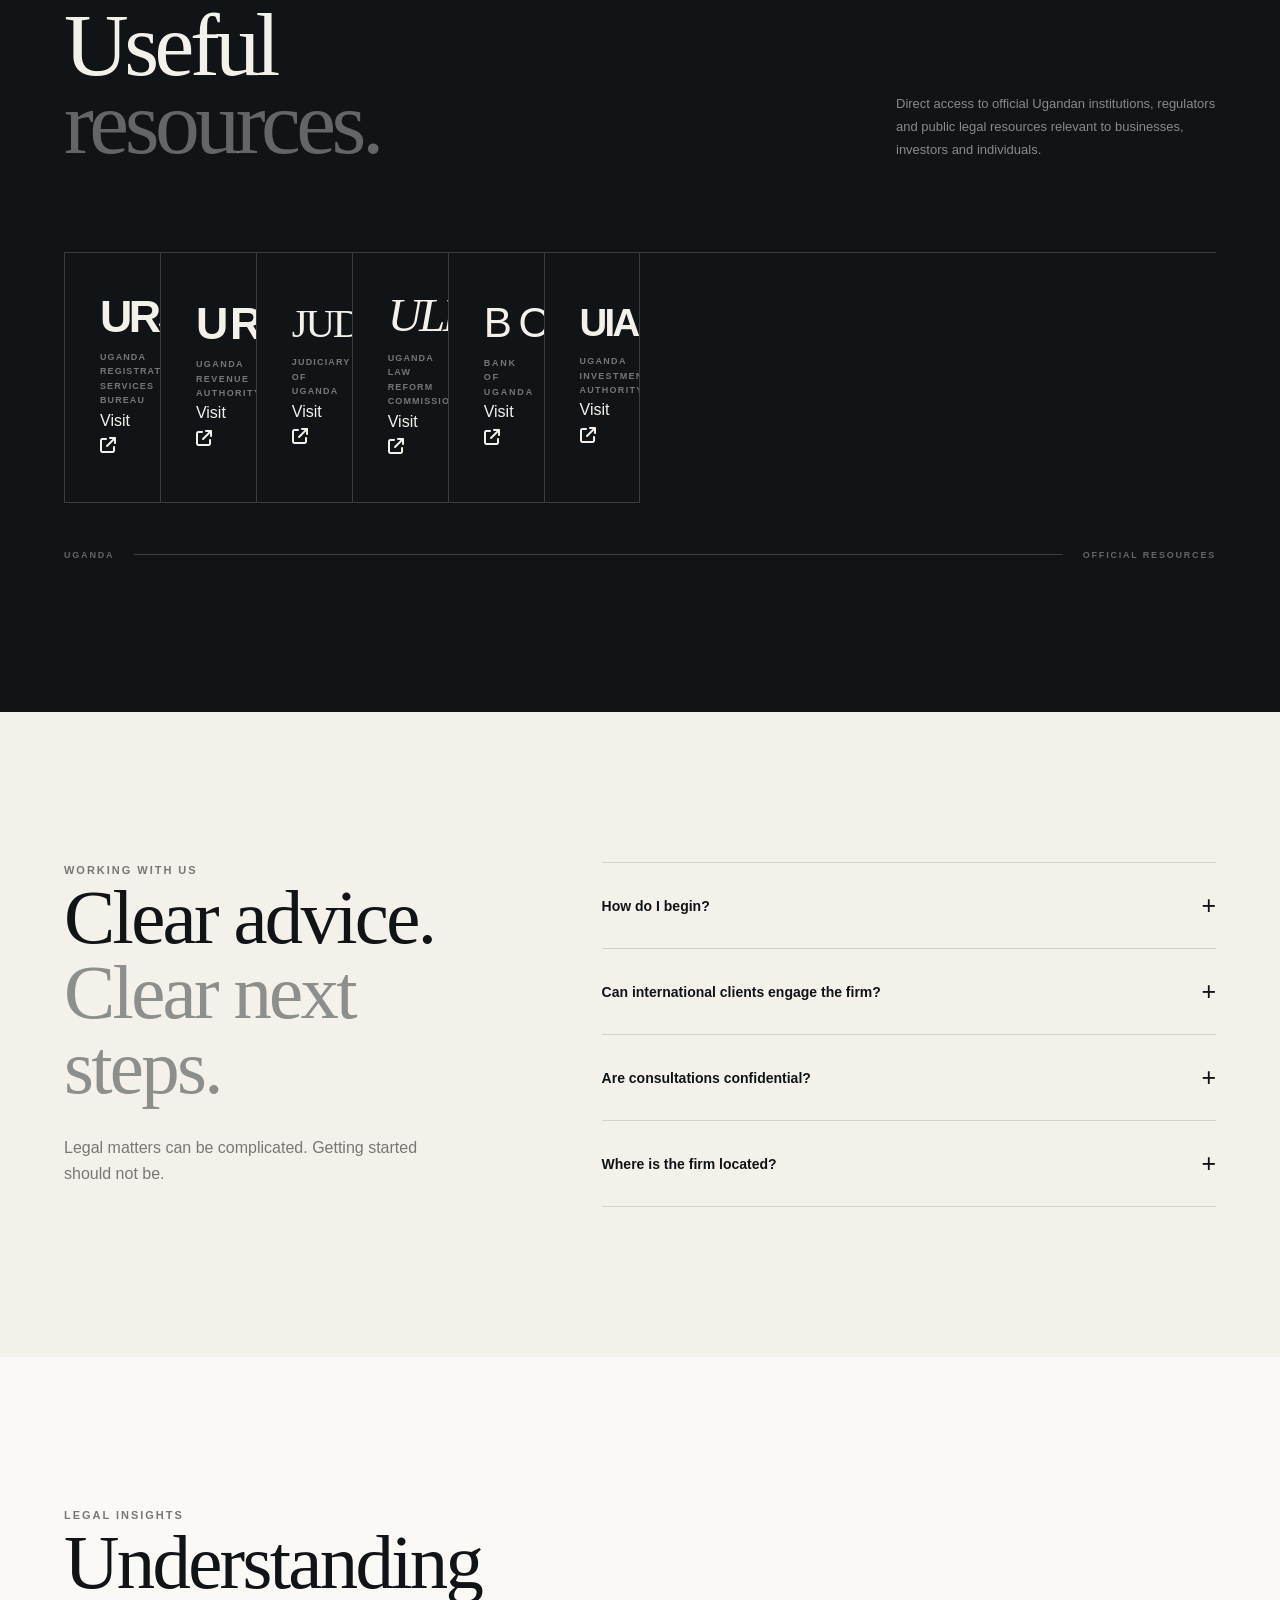
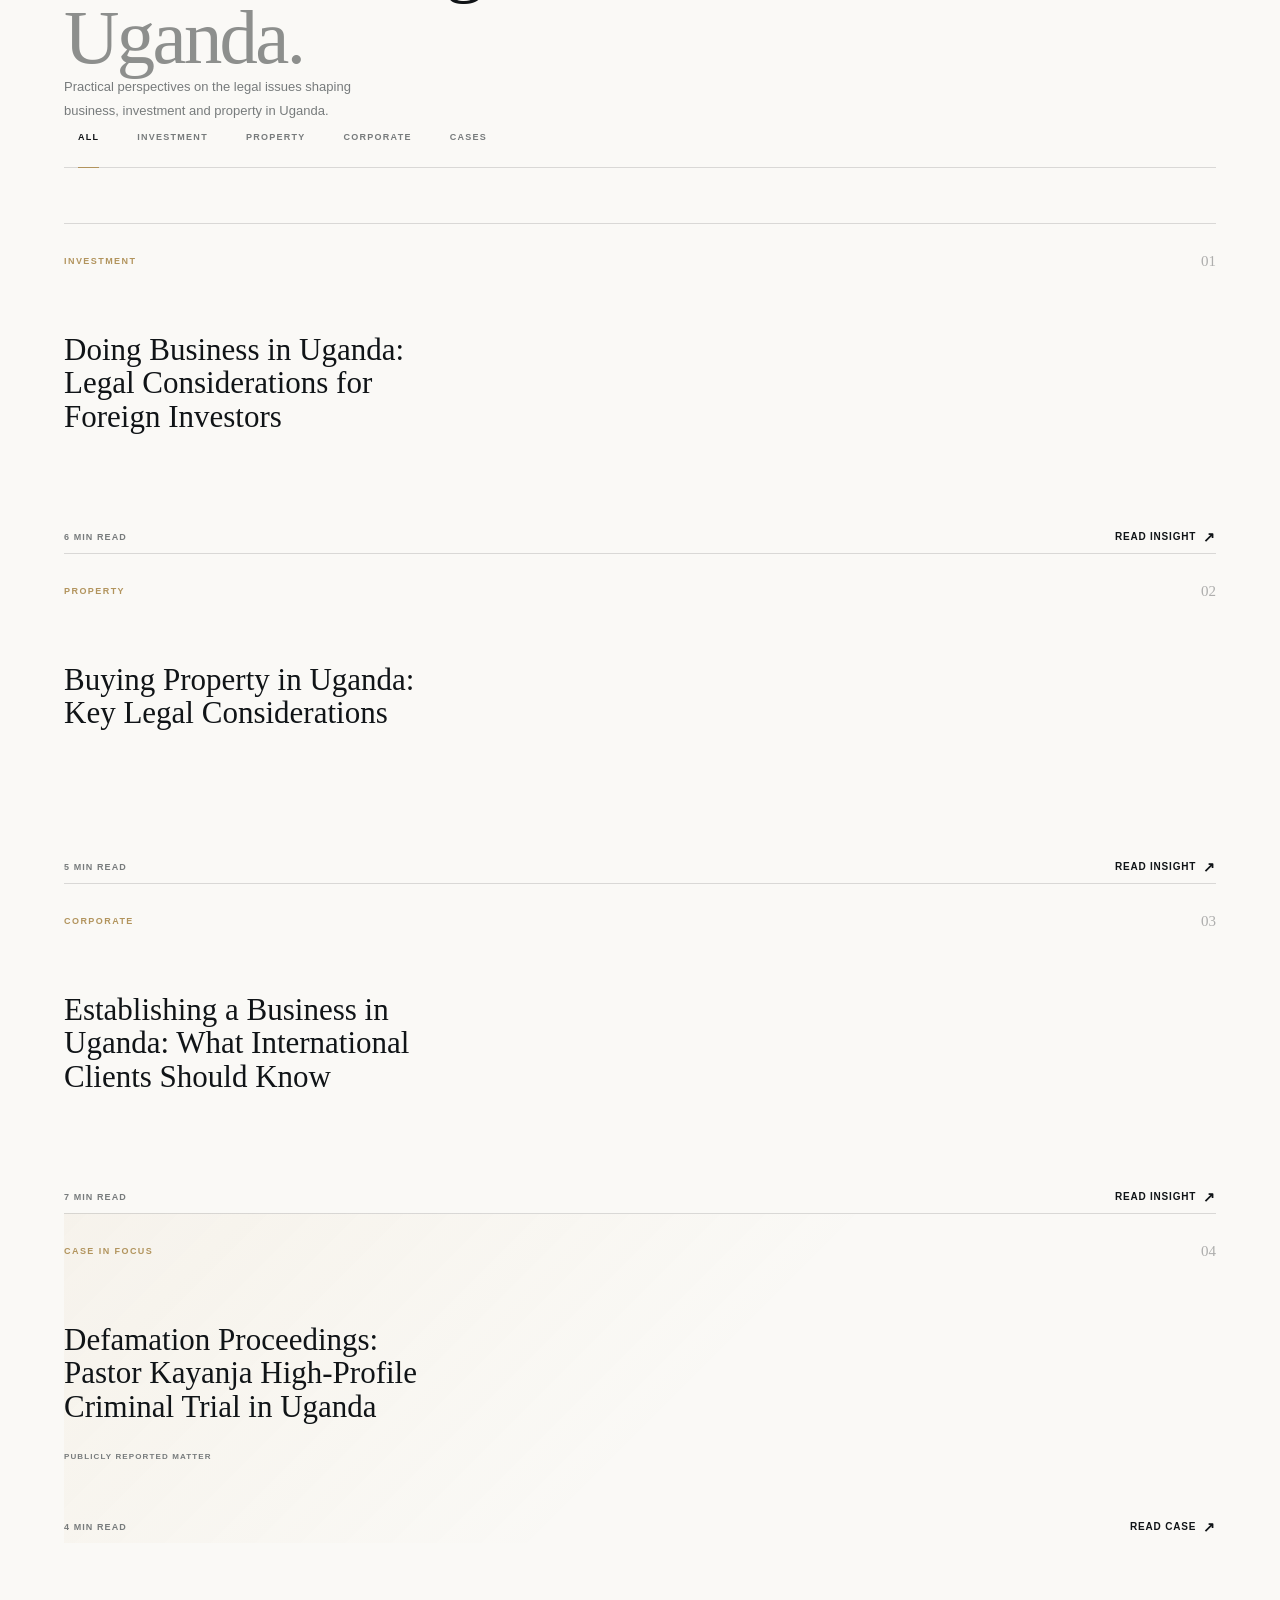
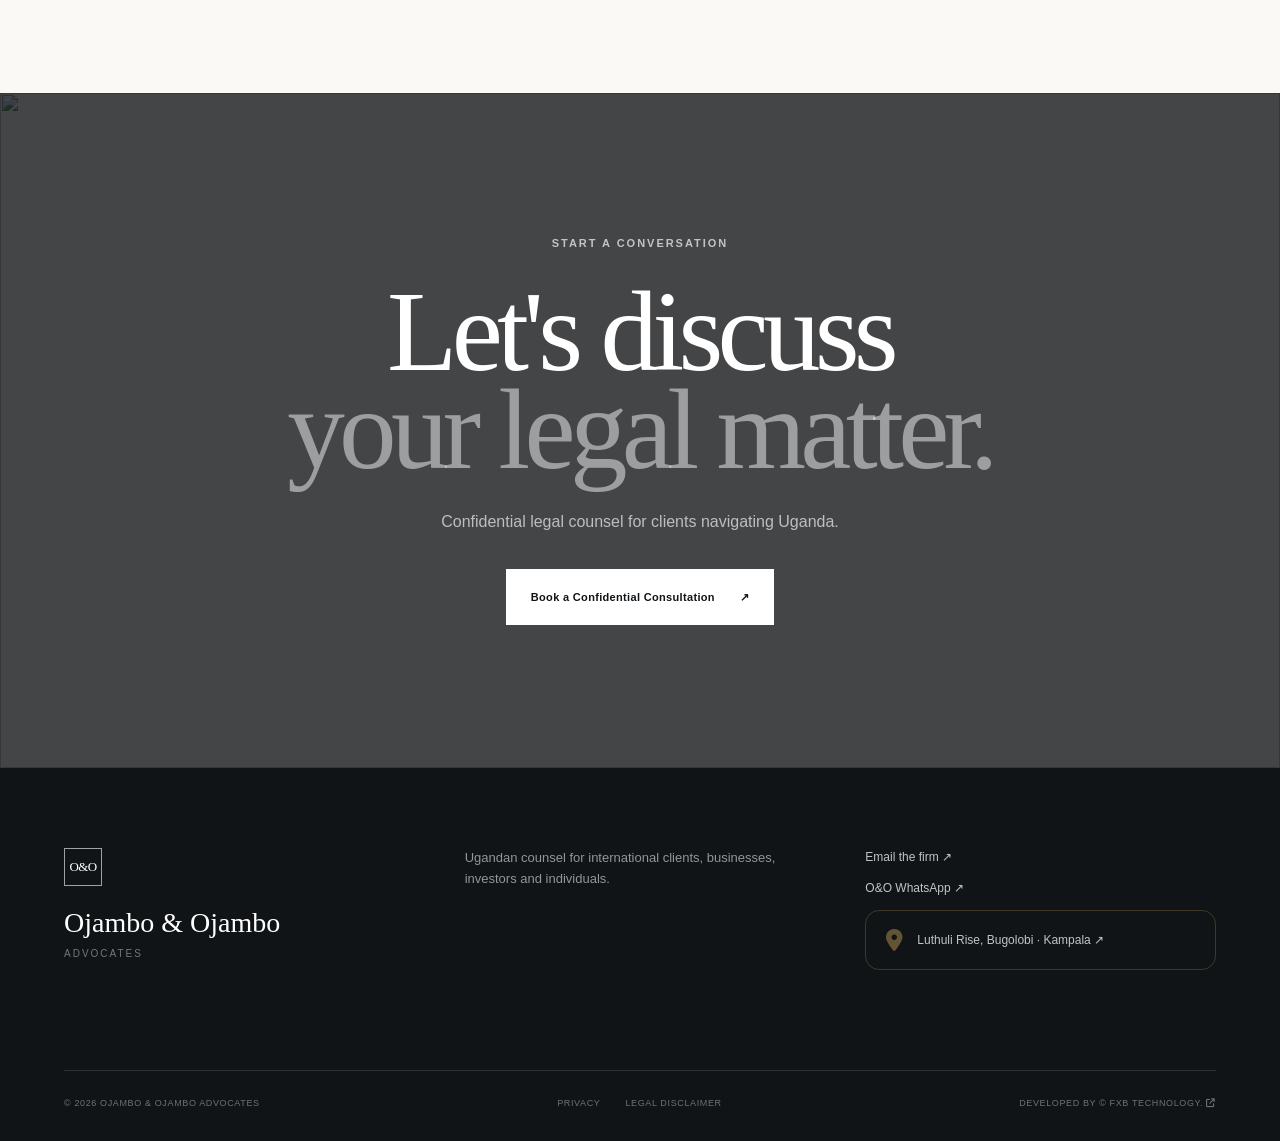
==== commit 9056642e: "xs" ====
--- a/index.html
+++ b/index.html
@@ -1472,7 +1472,7 @@
 
                 <article
                     class="team-member team-member-featured scroll-reveal"
-                    data-team-member      data-photo="/ChatGPT Image Sep 16, 2026, 12_36_16 AM.png"
+                    data-team-member      
 
                 >
 
--- a/style.css
+++ b/style.css
@@ -3025,6 +3025,87 @@
 
 
 
+
+
+/* =========================================================
+   TEAM PHOTOGRAPHS + INITIAL FALLBACK
+   Ojambo & Ojambo Advocates
+   ========================================================= */
+
+.team-photo {
+    position: relative;
+    overflow: hidden;
+}
+
+/* Actual staff photograph */
+.team-photo-image {
+    position: absolute;
+    inset: 0;
+    width: 100%;
+    height: 100%;
+    object-fit: cover;
+    object-position: center top;
+    display: block;
+    opacity: 0;
+    transform: scale(1.06);
+    transition:
+        opacity 0.7s cubic-bezier(.22,.61,.36,1),
+        transform 1.1s cubic-bezier(.22,.61,.36,1);
+    z-index: 1;
+}
+
+/* Photograph loaded successfully */
+.photo-placeholder.has-photo .team-photo-image {
+    opacity: 1;
+    transform: scale(1);
+}
+
+/* Initials remain available as fallback */
+.team-initials {
+    position: relative;
+    z-index: 2;
+    transition:
+        opacity 0.45s ease,
+        transform 0.6s cubic-bezier(.22,.61,.36,1);
+}
+
+/* Hide initials when a real photo exists */
+.photo-placeholder.has-photo .team-initials {
+    opacity: 0;
+    transform: scale(.85);
+    pointer-events: none;
+}
+
+/* Keep the existing numbering above photographs */
+.team-photo-index,
+.team-photo-mark {
+    position: relative;
+    z-index: 4;
+}
+
+/* Subtle photographic movement when hovering */
+.team-member:hover .team-photo-image {
+    transform: scale(1.035);
+}
+
+/* Premium image treatment */
+.team-photo-image {
+    filter: saturate(.92) contrast(1.03);
+}
+
+/* Mobile */
+@media (max-width: 700px) {
+
+    .team-photo-image {
+        object-position: center top;
+    }
+
+}
+
+
+
+
+
 /* ============================================================
    15. FINAL CTA
    ============================================================ */
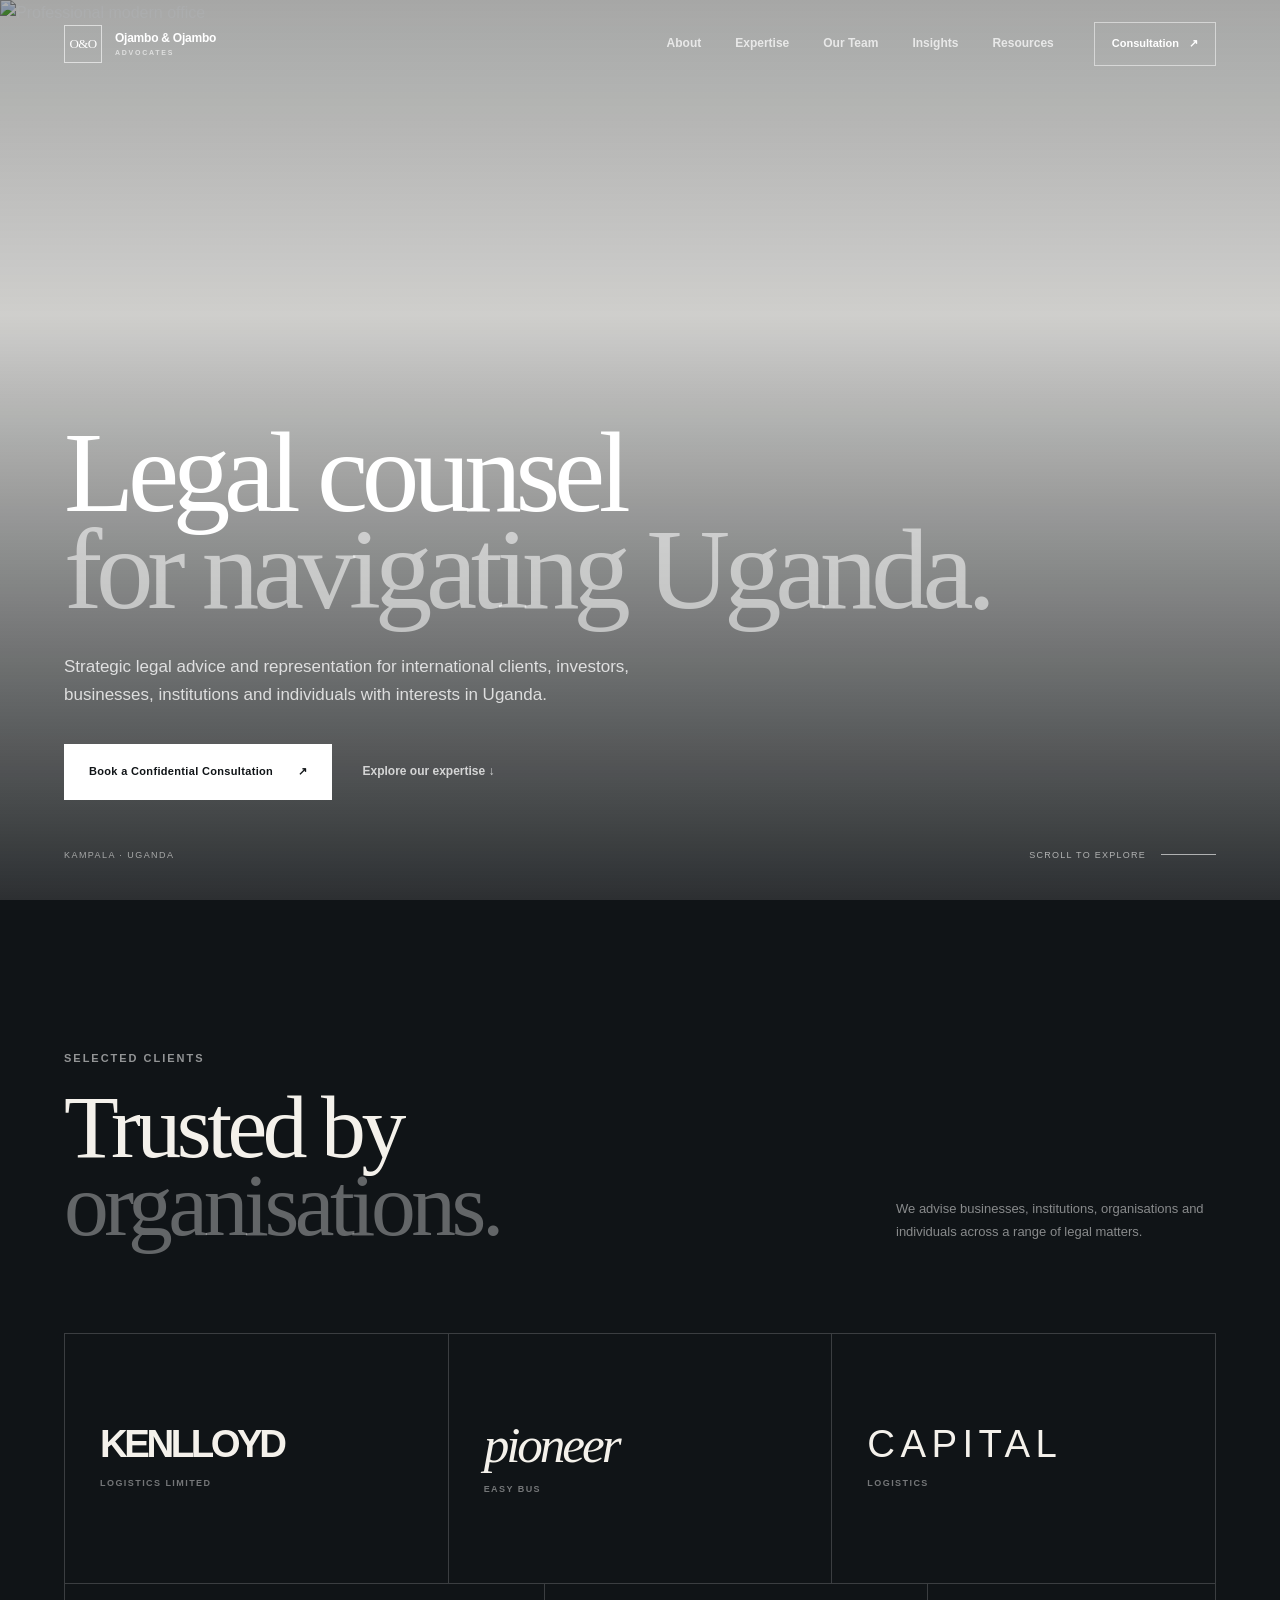
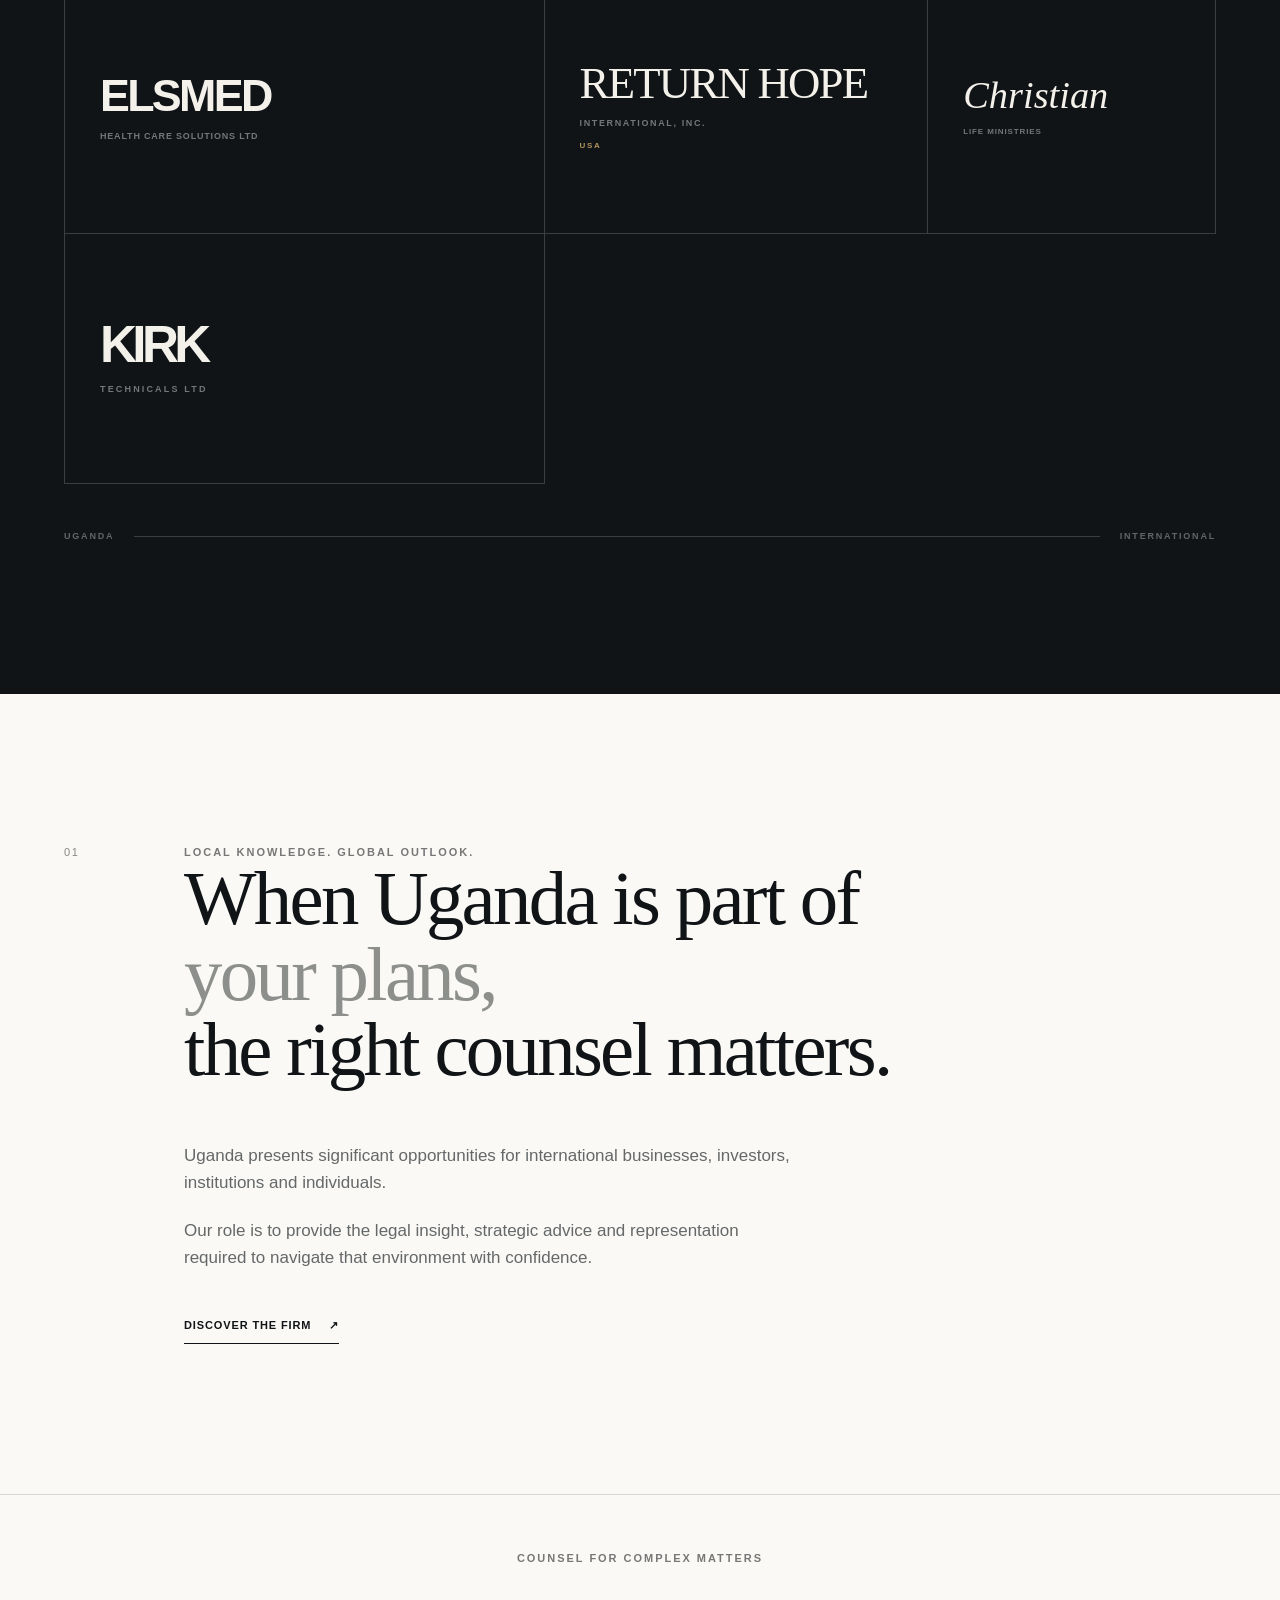
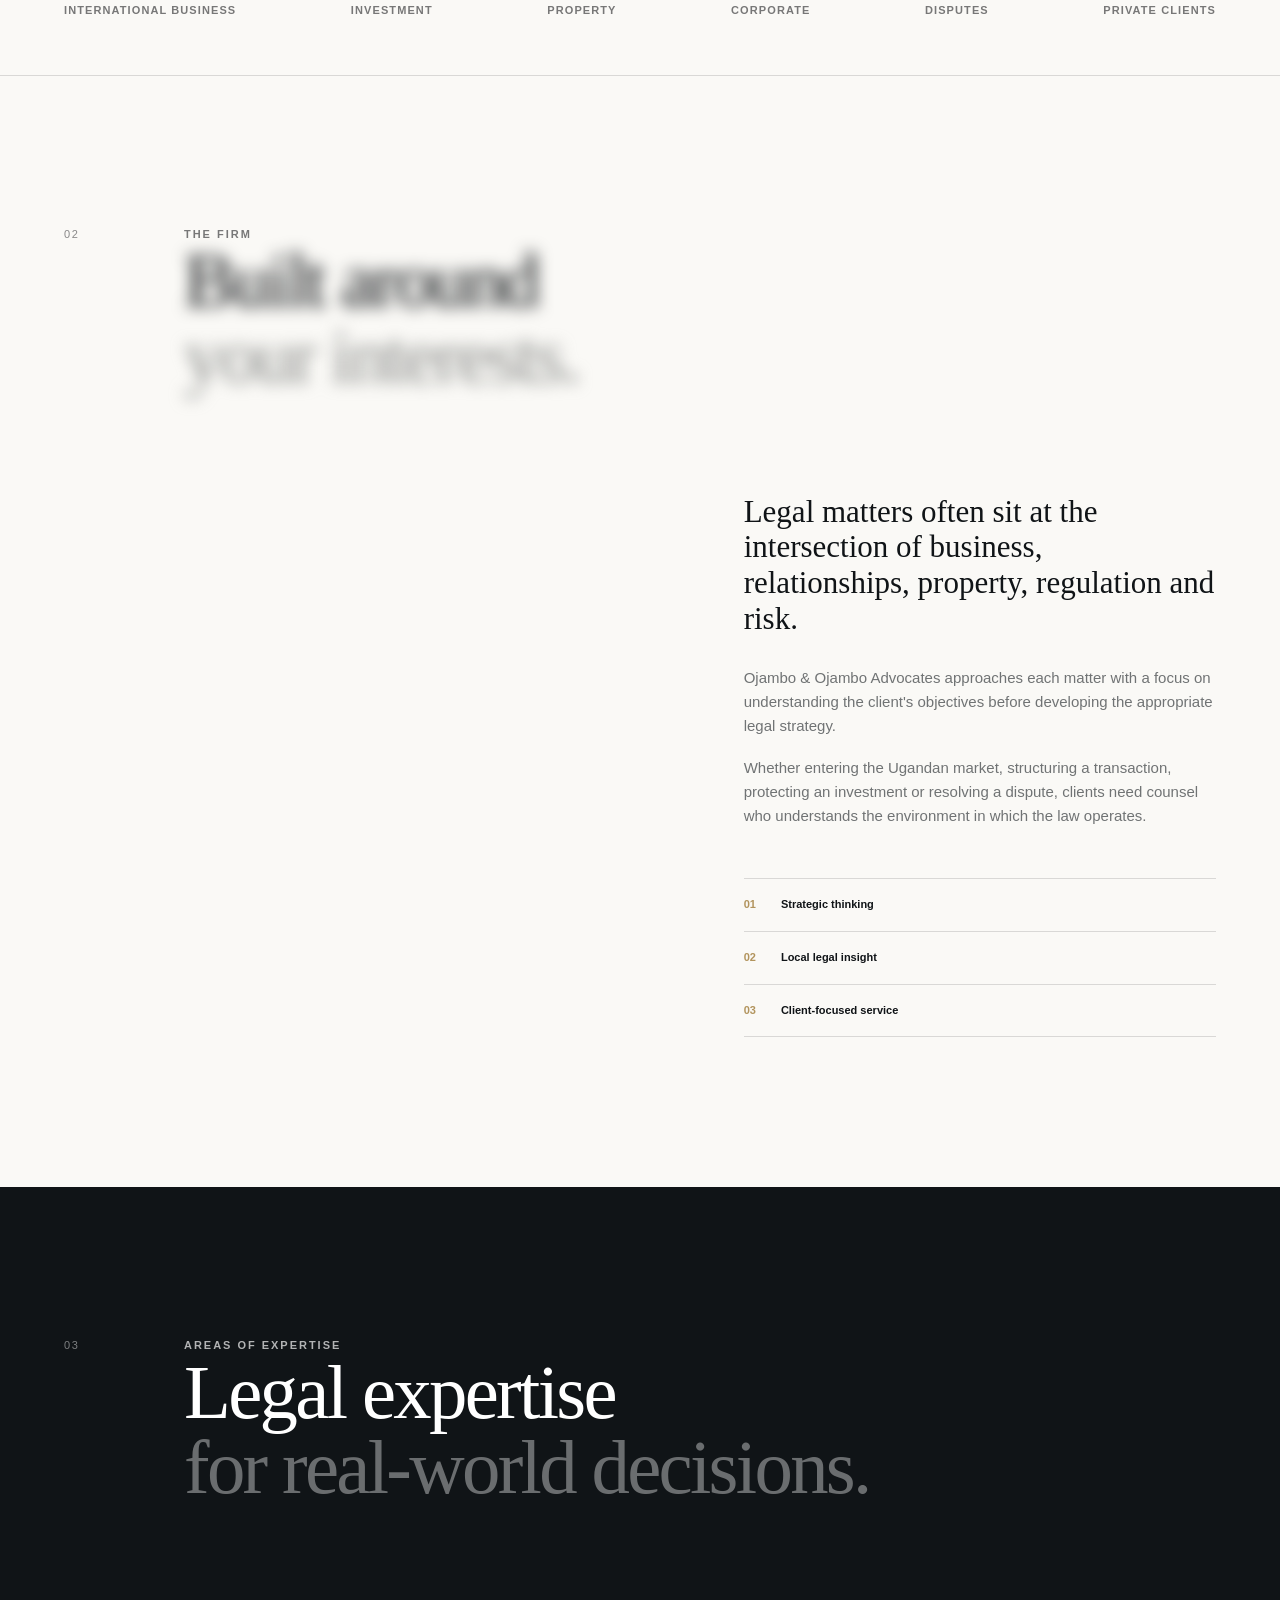
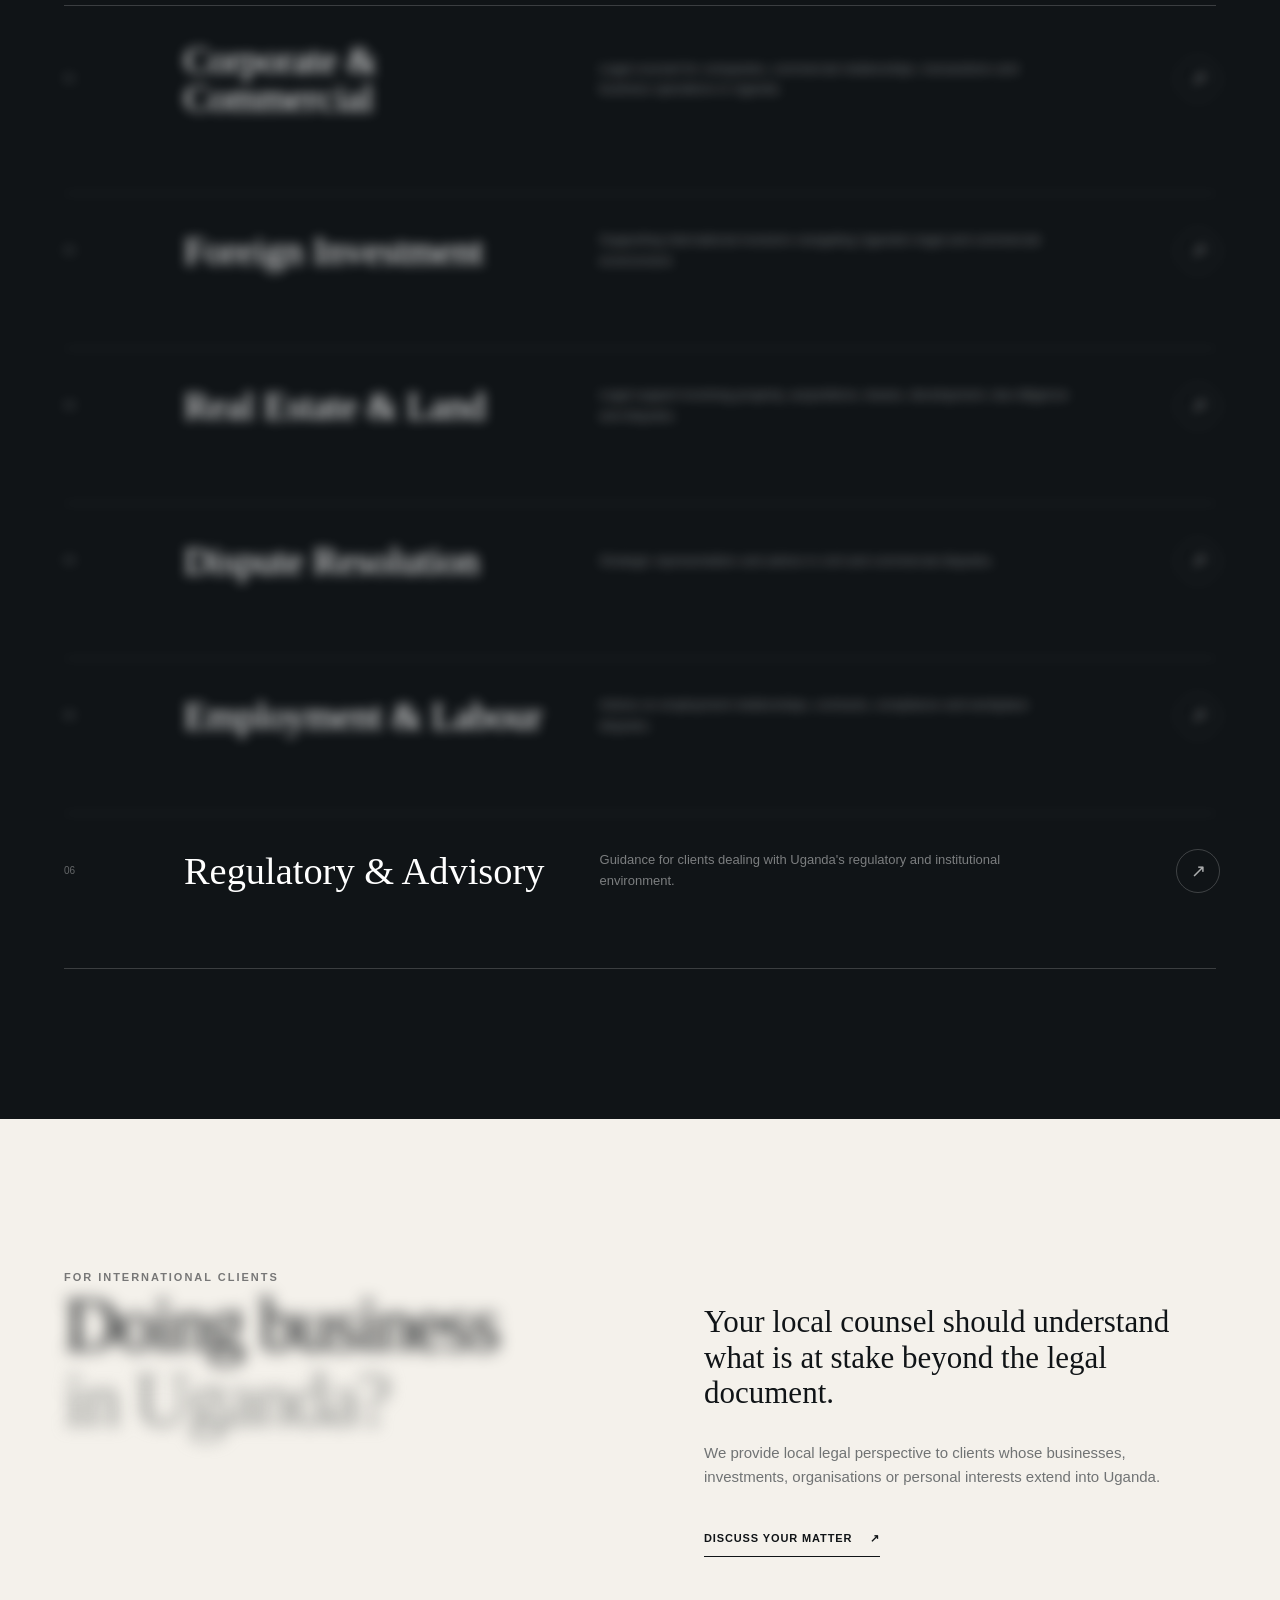
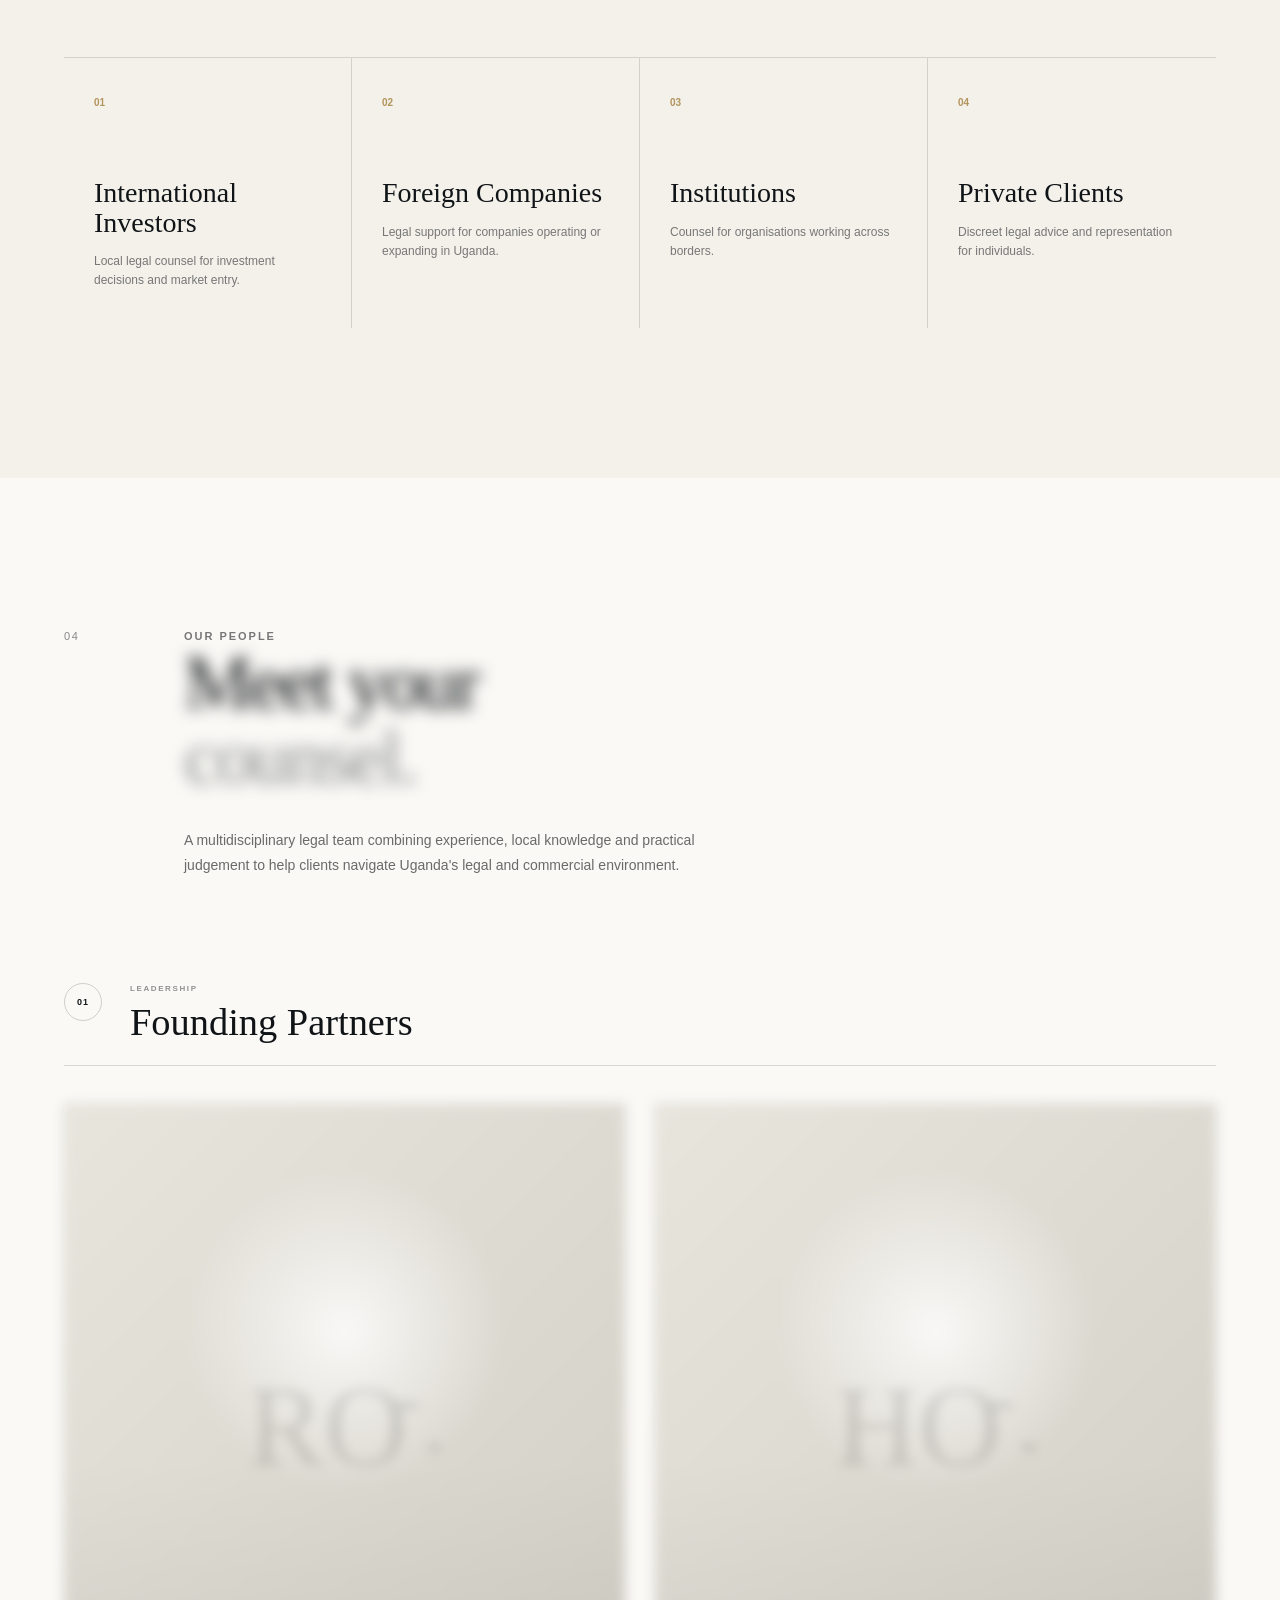
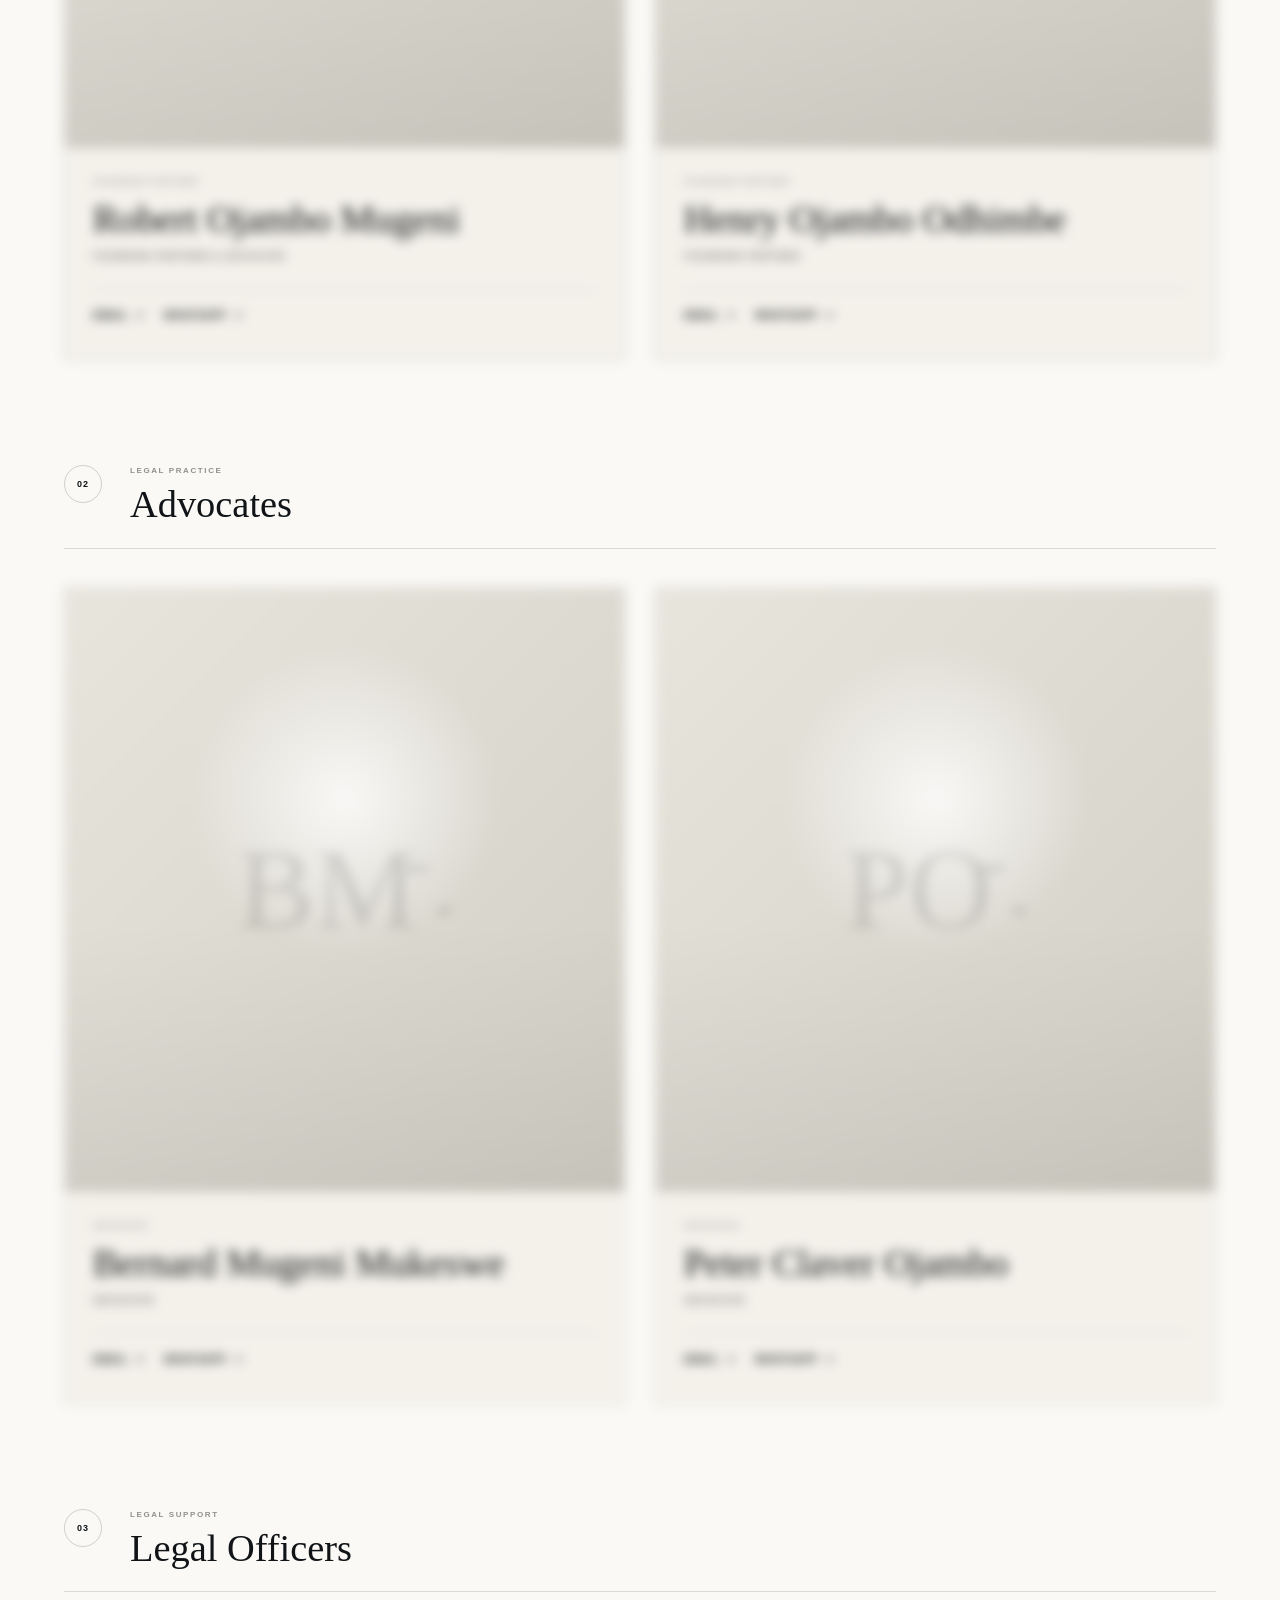
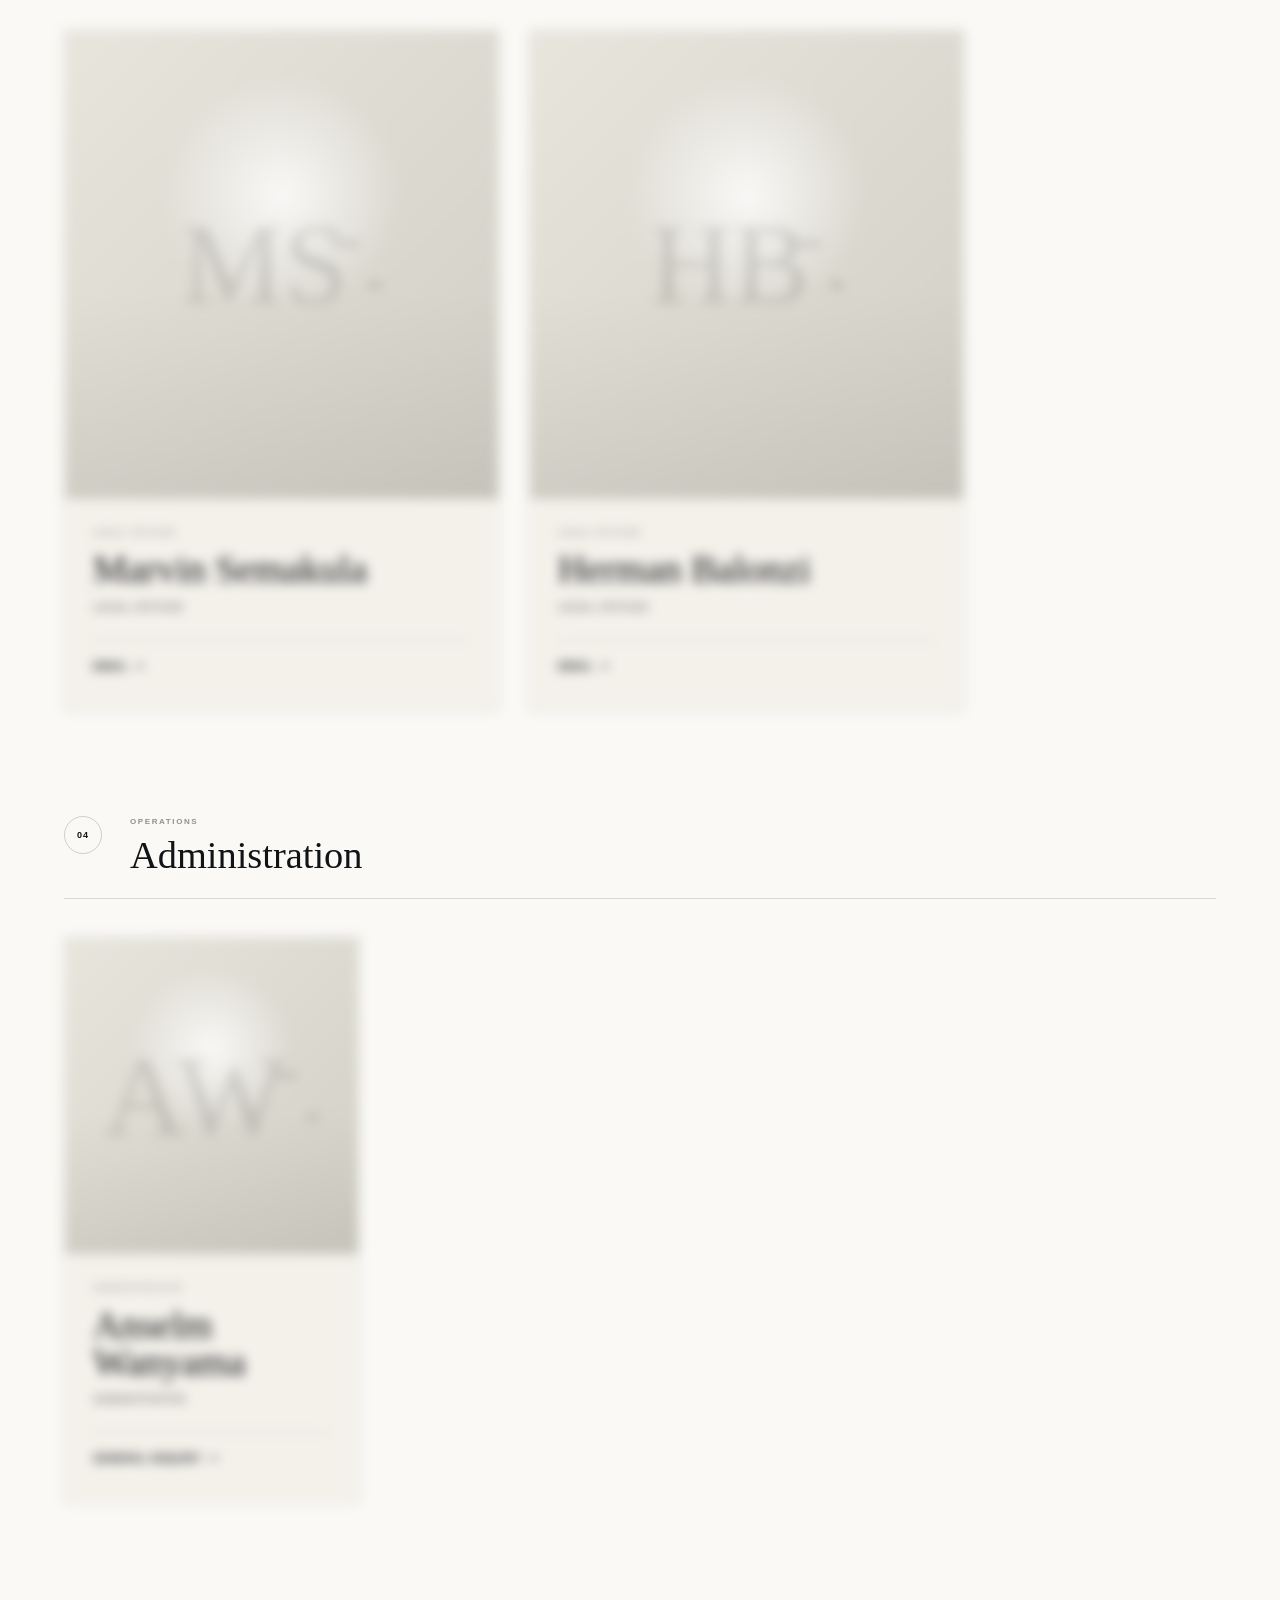
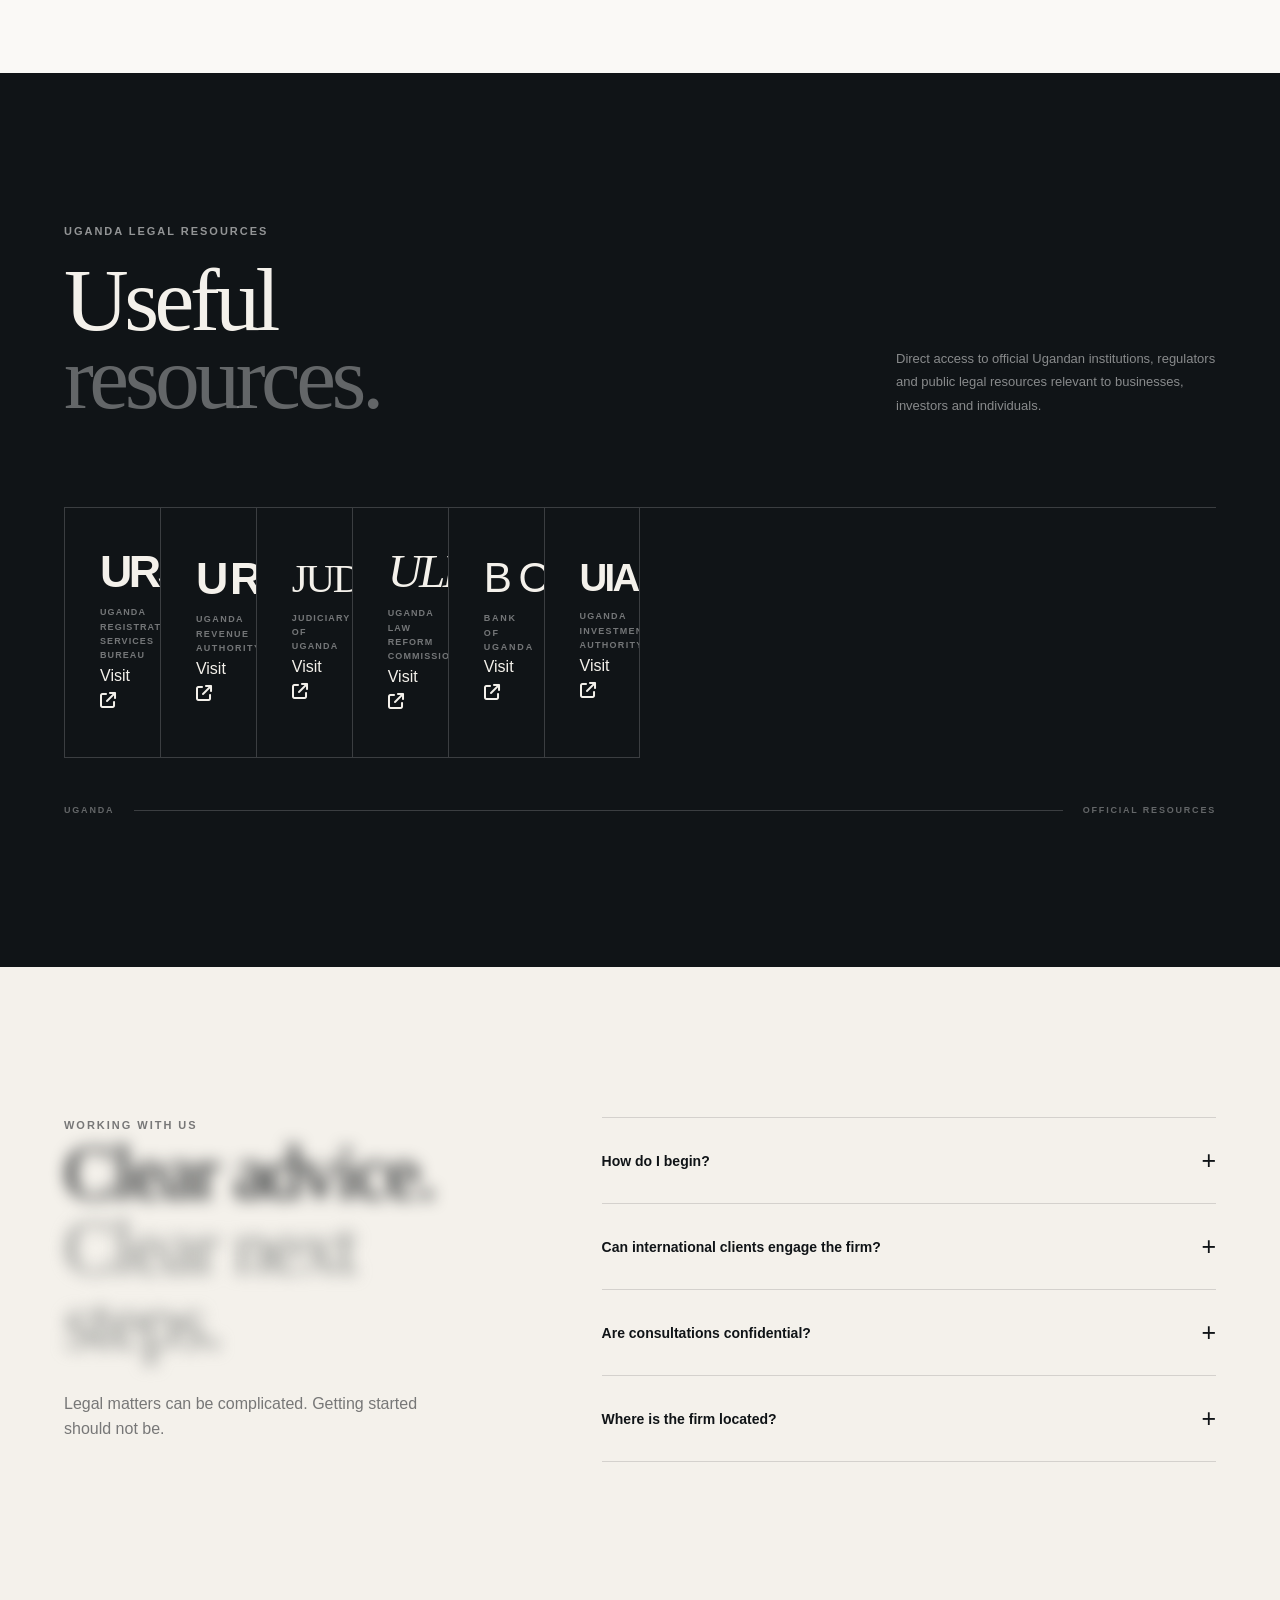
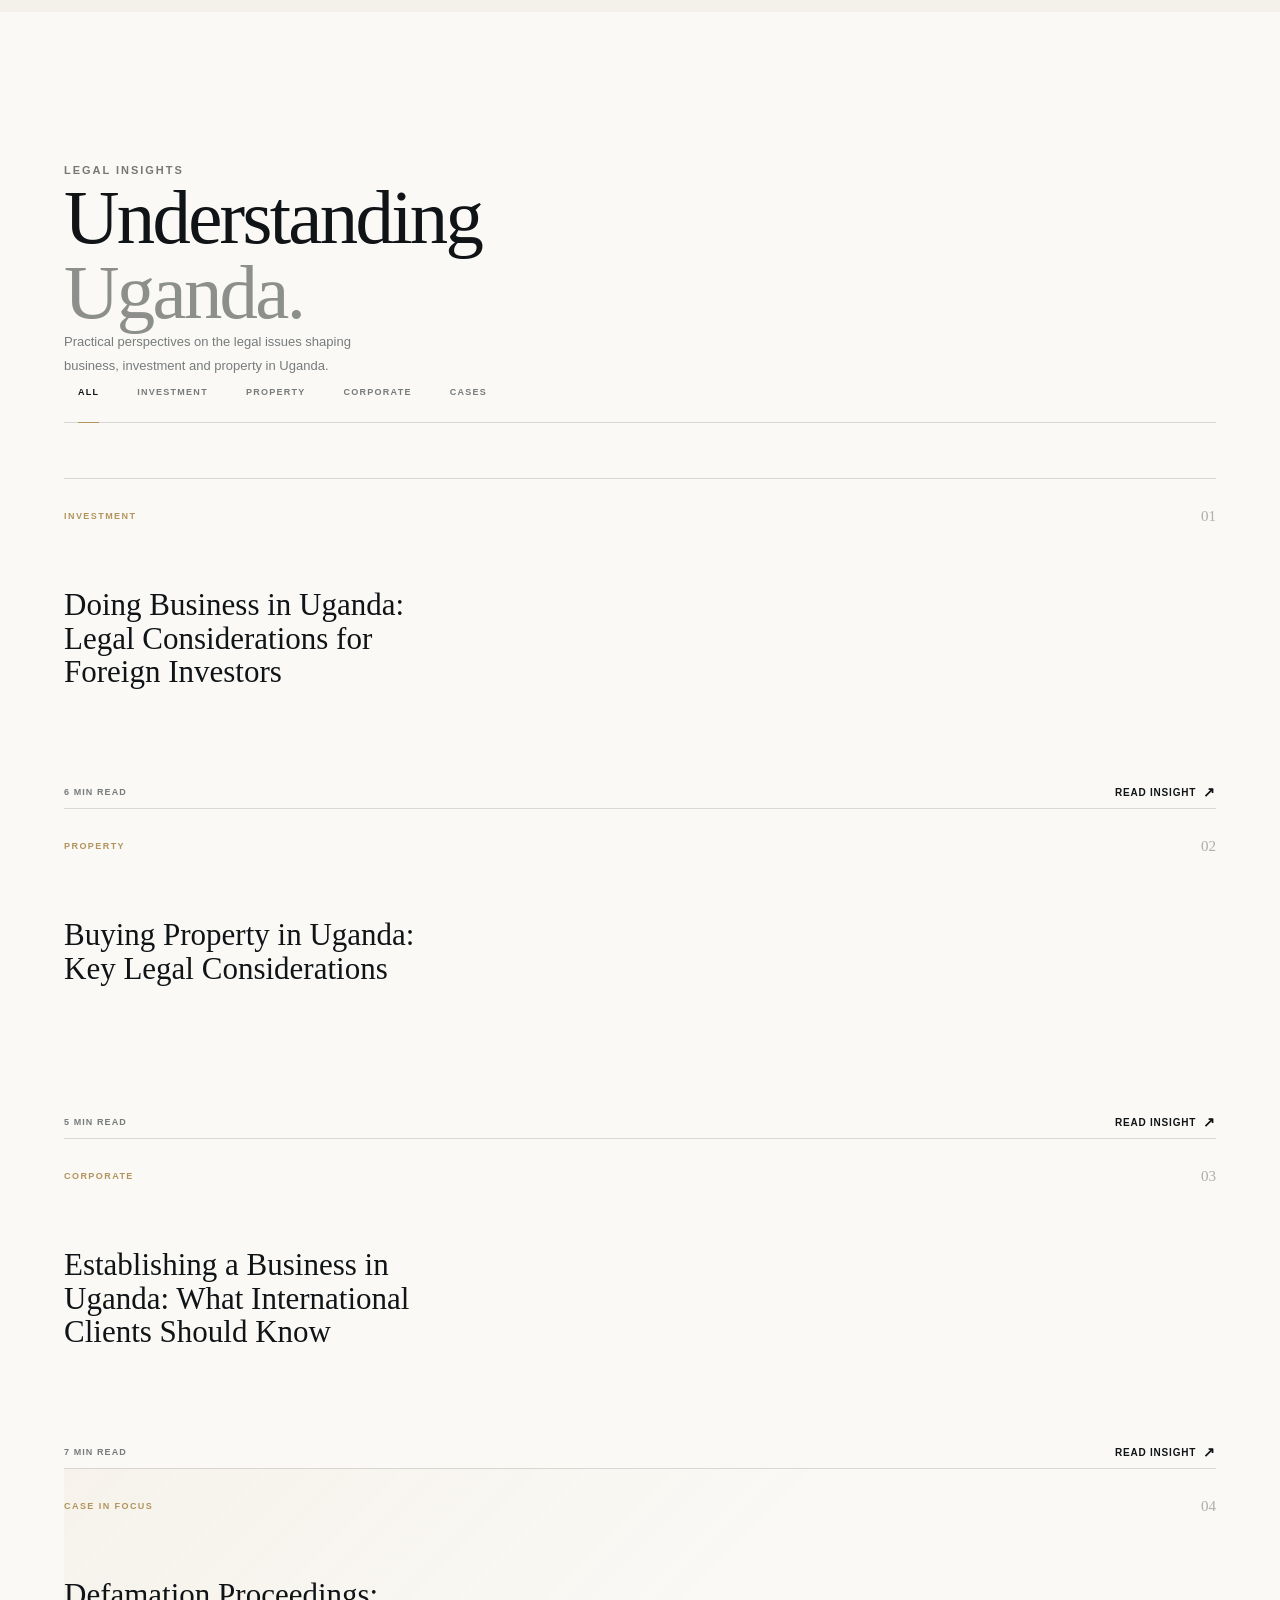
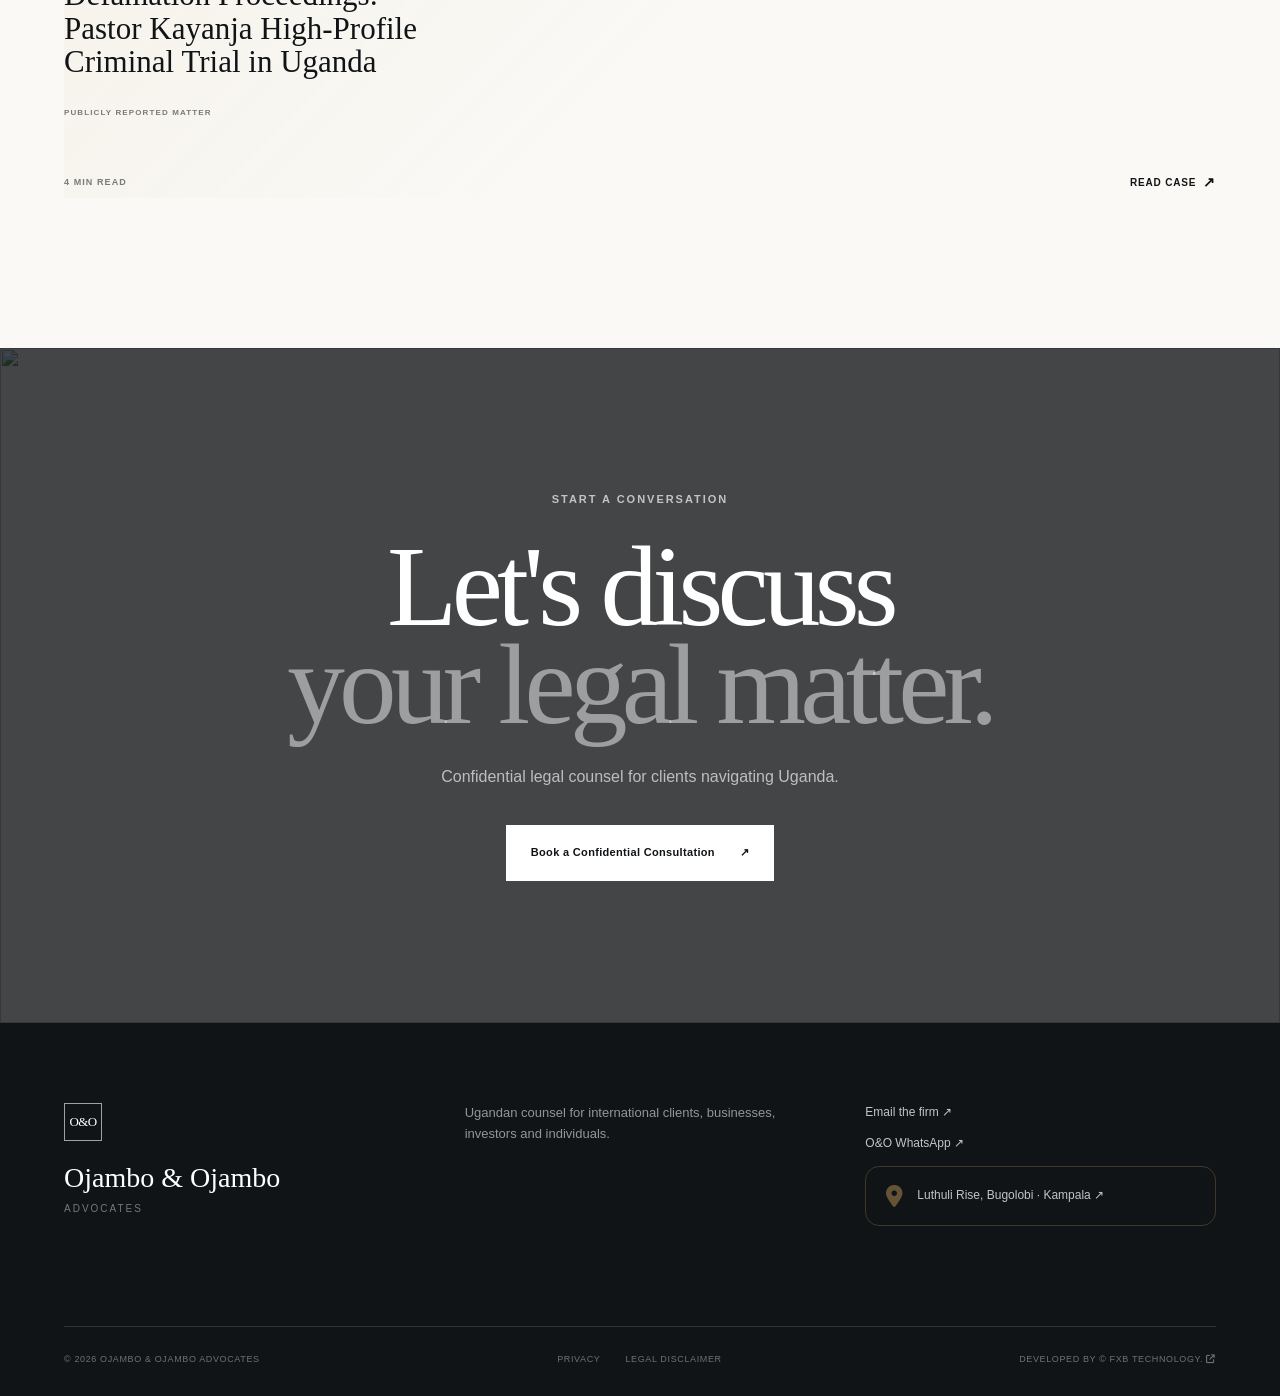
==== commit 21d5b314: "install banner" ====
--- a/index.html
+++ b/index.html
@@ -3041,7 +3041,68 @@
 
     </footer>
 
-
+<!-- ============================================================
+     O&O PWA INSTALL BANNER
+     Premium branded install prompt
+     ============================================================ -->
+
+<div
+    id="ooInstallBanner"
+    class="oo-install-banner"
+    aria-hidden="true"
+>
+
+    <div class="oo-install-inner">
+
+        <!-- BRAND MARK -->
+        <div class="oo-install-mark">
+            <span>O&amp;O</span>
+        </div>
+
+
+        <!-- CONTENT -->
+        <div class="oo-install-content">
+
+            <span class="oo-install-eyebrow">
+                O&amp;O ADVOCATES
+            </span>
+
+            <h3>
+                Take O&amp;O with you.
+            </h3>
+
+            <p>
+                Install our web app for quicker access to counsel,
+                insights and legal resources.
+            </p>
+
+        </div>
+
+
+        <!-- ACTION -->
+        <button
+            id="ooInstallButton"
+            class="oo-install-button"
+            type="button"
+        >
+            Install
+            <span>↗</span>
+        </button>
+
+
+        <!-- CLOSE -->
+        <button
+            id="ooInstallClose"
+            class="oo-install-close"
+            type="button"
+            aria-label="Dismiss install banner"
+        >
+            ×
+        </button>
+
+    </div>
+
+</div>
     <!-- JavaScript -->
     <script src="script.js"></script>
 
--- a/style.css
+++ b/style.css
@@ -4649,4 +4649,877 @@
 
     }
 
+}
+
+
+
+/* =========================================================
+   EXPERTISE — PREMIUM MICRO-INTERACTIONS
+   Ojambo & Ojambo Advocates
+   ========================================================= */
+
+.practice-item {
+    position: relative;
+    isolation: isolate;
+    cursor: pointer;
+
+    --practice-x: 50%;
+    --practice-y: 50%;
+
+    transition:
+        padding .55s var(--ease),
+        background .55s ease,
+        opacity .45s ease,
+        transform .55s var(--ease);
+}
+
+/* Cursor-following light */
+.practice-item::before {
+    content: "";
+
+    position: absolute;
+
+    width: 300px;
+    height: 300px;
+
+    left: var(--practice-x);
+    top: var(--practice-y);
+
+    transform: translate(-50%, -50%);
+
+    background:
+        radial-gradient(
+            circle,
+            rgba(201,163,91,.15) 0%,
+            rgba(201,163,91,.06) 30%,
+            transparent 72%
+        );
+
+    opacity: 0;
+
+    pointer-events: none;
+
+    transition: opacity .45s ease;
+
+    z-index: -1;
+}
+
+.practice-item:hover::before {
+    opacity: 1;
+}
+
+
+/* =========================================================
+   NUMBER
+   ========================================================= */
+
+.practice-number {
+    position: relative;
+
+    transition:
+        color .4s ease,
+        transform .55s var(--ease);
+}
+
+.practice-number::after {
+    content: "";
+
+    position: absolute;
+
+    left: 0;
+    bottom: -7px;
+
+    width: 0;
+    height: 1px;
+
+    background: var(--gold);
+
+    transition:
+        width .55s var(--ease);
+}
+
+.practice-item:hover .practice-number {
+    color: var(--gold);
+    transform: translateX(5px);
+}
+
+.practice-item:hover .practice-number::after {
+    width: 22px;
+}
+
+
+/* =========================================================
+   TITLE
+   ========================================================= */
+
+.practice-main h3 {
+    position: relative;
+
+    display: inline-block;
+
+    transition:
+        transform .55s var(--ease),
+        letter-spacing .55s var(--ease);
+}
+
+.practice-main h3::after {
+    content: "";
+
+    position: absolute;
+
+    left: 0;
+    bottom: -8px;
+
+    width: 0;
+    height: 1px;
+
+    background: var(--gold);
+
+    transition:
+        width .65s var(--ease);
+}
+
+.practice-item:hover .practice-main h3 {
+    transform: translateX(8px);
+    letter-spacing: -.015em;
+}
+
+.practice-item:hover .practice-main h3::after {
+    width: 100%;
+}
+
+
+/* =========================================================
+   DESCRIPTION
+   ========================================================= */
+
+.practice-main p {
+    transition:
+        color .45s ease,
+        transform .55s var(--ease);
+}
+
+.practice-item:hover .practice-main p {
+    color: rgba(255,255,255,.72);
+    transform: translateX(5px);
+}
+
+
+/* =========================================================
+   INTERACTIVE ARROW
+   ========================================================= */
+
+.practice-interaction {
+    width: 44px;
+    height: 44px;
+
+    display: flex;
+    align-items: center;
+    justify-content: center;
+
+    border: 1px solid rgba(255,255,255,.2);
+    border-radius: 50%;
+
+    color: rgba(255,255,255,.65);
+
+    font-size: 18px;
+
+    transition:
+        transform .55s var(--ease),
+        border-color .4s ease,
+        color .4s ease,
+        background .4s ease;
+}
+
+.practice-item:hover .practice-interaction {
+    transform: rotate(45deg);
+
+    border-color: var(--gold);
+
+    color: var(--gold);
+
+    background: rgba(201,163,91,.07);
+}
+
+.practice-item.is-expanded .practice-interaction {
+    transform: rotate(135deg);
+
+    background: var(--gold);
+
+    border-color: var(--gold);
+
+    color: #171a19;
+}
+
+
+/* =========================================================
+   EXPANDABLE DETAIL
+   ========================================================= */
+
+.practice-expand {
+    grid-column: 2 / -1;
+
+    display: grid;
+
+    grid-template-rows: 0fr;
+
+    opacity: 0;
+
+    transition:
+        grid-template-rows .65s var(--ease),
+        opacity .45s ease;
+}
+
+.practice-expand-inner {
+    min-height: 0;
+    overflow: hidden;
+}
+
+.practice-expand-content {
+    padding-top: 0;
+    padding-right: 90px;
+
+    transition:
+        padding-top .65s var(--ease);
+}
+
+.practice-item.is-expanded .practice-expand {
+    grid-template-rows: 1fr;
+
+    opacity: 1;
+}
+
+.practice-item.is-expanded .practice-expand-content {
+    padding-top: 28px;
+}
+
+
+/* =========================================================
+   DETAIL LINE
+   ========================================================= */
+
+.practice-detail-line {
+    width: 100%;
+    height: 1px;
+
+    margin-bottom: 22px;
+
+    background:
+        linear-gradient(
+            90deg,
+            var(--gold),
+            rgba(201,163,91,.08),
+            transparent
+        );
+
+    transform-origin: left;
+
+    transform: scaleX(0);
+
+    transition:
+        transform .8s var(--ease);
+}
+
+.practice-item.is-expanded .practice-detail-line {
+    transform: scaleX(1);
+}
+
+
+/* =========================================================
+   DETAIL LABEL
+   ========================================================= */
+
+.practice-detail-label {
+    display: flex;
+
+    align-items: center;
+    gap: 12px;
+
+    margin-bottom: 12px;
+
+    font-family: var(--sans);
+
+    font-size: 9px;
+    font-weight: 700;
+
+    letter-spacing: .18em;
+
+    text-transform: uppercase;
+
+    color: var(--gold);
+}
+
+.practice-detail-label::before {
+    content: "";
+
+    width: 22px;
+    height: 1px;
+
+    background: var(--gold);
+}
+
+
+/* =========================================================
+   DIM OTHER PRACTICE AREAS
+   ========================================================= */
+
+.practice-list.has-expanded .practice-item:not(.is-expanded) {
+    opacity: .38;
+}
+
+.practice-list.has-expanded
+.practice-item:not(.is-expanded):hover {
+    opacity: .72;
+}
+
+
+/* =========================================================
+   EXPANDED ROW
+   ========================================================= */
+
+.practice-item.is-expanded {
+    padding-top: 48px;
+    padding-bottom: 48px;
+
+    background: rgba(255,255,255,.045);
+}
+
+.practice-item.is-expanded .practice-number {
+    color: var(--gold);
+}
+
+
+/* =========================================================
+   REDUCED MOTION
+   ========================================================= */
+
+@media (prefers-reduced-motion: reduce) {
+
+    .practice-item,
+    .practice-item *,
+    .practice-item::before {
+        transition: none !important;
+        animation: none !important;
+    }
+
+}
+
+
+/* =========================================================
+   MOBILE
+   ========================================================= */
+
+@media (max-width: 760px) {
+
+    .practice-item {
+        grid-template-columns: 42px 1fr 40px;
+
+        gap: 18px;
+
+        padding: 28px 0;
+    }
+
+    .practice-main {
+        display: block;
+    }
+
+    .practice-main h3 {
+        margin-bottom: 18px;
+    }
+
+    .practice-main p {
+        max-width: 100%;
+    }
+
+    .practice-expand {
+        grid-column: 2 / -1;
+    }
+
+    .practice-expand-content {
+        padding-right: 0;
+    }
+
+    .practice-interaction {
+        width: 38px;
+        height: 38px;
+    }
+
+    .practice-item.is-expanded {
+        padding-top: 36px;
+        padding-bottom: 36px;
+    }
+
+}
+
+
+
+/* ============================================================
+   O&O PREMIUM PWA INSTALL BANNER
+   ============================================================ */
+
+.oo-install-banner {
+    position: fixed;
+    left: 24px;
+    right: 24px;
+    bottom: 24px;
+
+    z-index: 9999;
+
+    pointer-events: none;
+
+    opacity: 0;
+    transform:
+        translate3d(0, 35px, 0)
+        scale(.98);
+
+    transition:
+        opacity .65s cubic-bezier(.22,.61,.36,1),
+        transform .75s cubic-bezier(.22,.61,.36,1);
+}
+
+
+/* ------------------------------------------------------------
+   ACTIVE
+   ------------------------------------------------------------ */
+
+.oo-install-banner.is-visible {
+    opacity: 1;
+
+    transform:
+        translate3d(0,0,0)
+        scale(1);
+
+    pointer-events: auto;
+}
+
+
+/* ------------------------------------------------------------
+   INNER CARD
+   ------------------------------------------------------------ */
+
+.oo-install-inner {
+
+    position: relative;
+
+    display: grid;
+
+    grid-template-columns:
+        auto
+        minmax(0,1fr)
+        auto;
+
+    align-items: center;
+
+    gap: 24px;
+
+    max-width: 1050px;
+
+    margin: 0 auto;
+
+    padding:
+        18px
+        54px
+        18px
+        18px;
+
+    background:
+        rgba(16,20,23,.96);
+
+    border:
+        1px solid rgba(201,163,91,.28);
+
+    box-shadow:
+        0 25px 80px rgba(0,0,0,.30),
+        0 8px 30px rgba(0,0,0,.18);
+
+    backdrop-filter:
+        blur(18px);
+
+    -webkit-backdrop-filter:
+        blur(18px);
+
+    overflow: hidden;
+}
+
+
+/* ------------------------------------------------------------
+   SUBTLE GOLD LIGHT
+   ------------------------------------------------------------ */
+
+.oo-install-inner::before {
+
+    content: "";
+
+    position: absolute;
+
+    top: -100px;
+    left: 8%;
+
+    width: 220px;
+    height: 220px;
+
+    border-radius: 50%;
+
+    background:
+        radial-gradient(
+            circle,
+            rgba(201,163,91,.12),
+            transparent 68%
+        );
+
+    pointer-events: none;
+}
+
+
+/* ------------------------------------------------------------
+   BRAND MARK
+   ------------------------------------------------------------ */
+
+.oo-install-mark {
+
+    position: relative;
+
+    width: 58px;
+    height: 58px;
+
+    display: grid;
+    place-items: center;
+
+    flex-shrink: 0;
+
+    border:
+        1px solid rgba(201,163,91,.65);
+
+    color: #f4f0e7;
+
+    background:
+        rgba(255,255,255,.025);
+
+    font-family:
+        Georgia,
+        "Times New Roman",
+        serif;
+
+    font-size: 15px;
+
+    letter-spacing: -.08em;
+}
+
+
+/* Gold corner detail */
+
+.oo-install-mark::after {
+
+    content: "";
+
+    position: absolute;
+
+    width: 8px;
+    height: 8px;
+
+    right: -1px;
+    bottom: -1px;
+
+    background: #c9a35b;
+}
+
+
+/* ------------------------------------------------------------
+   CONTENT
+   ------------------------------------------------------------ */
+
+.oo-install-content {
+
+    position: relative;
+
+    min-width: 0;
+}
+
+
+.oo-install-eyebrow {
+
+    display: block;
+
+    margin-bottom: 5px;
+
+    font-family: var(--sans);
+
+    font-size: 8px;
+
+    font-weight: 700;
+
+    letter-spacing: .18em;
+
+    text-transform: uppercase;
+
+    color:
+        rgba(201,163,91,.85);
+}
+
+
+.oo-install-content h3 {
+
+    margin: 0;
+
+    color: #f4f0e7;
+
+    font-family: var(--serif);
+
+    font-size: 27px;
+
+    font-weight: 400;
+
+    line-height: .95;
+
+    letter-spacing: -.025em;
+}
+
+
+.oo-install-content p {
+
+    margin: 7px 0 0;
+
+    max-width: 560px;
+
+    color:
+        rgba(244,240,231,.52);
+
+    font-family: var(--sans);
+
+    font-size: 11px;
+
+    line-height: 1.5;
+}
+
+
+/* ------------------------------------------------------------
+   INSTALL BUTTON
+   ------------------------------------------------------------ */
+
+.oo-install-button {
+
+    position: relative;
+
+    display: inline-flex;
+
+    align-items: center;
+
+    justify-content: center;
+
+    gap: 12px;
+
+    min-width: 118px;
+
+    padding:
+        14px
+        18px;
+
+    border:
+        1px solid rgba(201,163,91,.75);
+
+    background: #c9a35b;
+
+    color: #101417;
+
+    font-family: var(--sans);
+
+    font-size: 9px;
+
+    font-weight: 800;
+
+    letter-spacing: .11em;
+
+    text-transform: uppercase;
+
+    cursor: pointer;
+
+    transition:
+        background .35s ease,
+        color .35s ease,
+        transform .45s var(--ease),
+        box-shadow .35s ease;
+}
+
+
+.oo-install-button span {
+
+    display: inline-block;
+
+    font-size: 14px;
+
+    transition:
+        transform .4s var(--ease);
+}
+
+
+.oo-install-button:hover {
+
+    background: #f4f0e7;
+
+    transform: translateY(-2px);
+
+    box-shadow:
+        0 10px 30px rgba(0,0,0,.22);
+}
+
+
+.oo-install-button:hover span {
+
+    transform:
+        translate(3px,-3px);
+}
+
+
+/* ------------------------------------------------------------
+   CLOSE BUTTON
+   ------------------------------------------------------------ */
+
+.oo-install-close {
+
+    position: absolute;
+
+    top: 10px;
+    right: 12px;
+
+    width: 26px;
+    height: 26px;
+
+    display: grid;
+    place-items: center;
+
+    padding: 0;
+
+    border: 0;
+
+    background: transparent;
+
+    color:
+        rgba(244,240,231,.42);
+
+    font-family: Arial, sans-serif;
+
+    font-size: 20px;
+
+    line-height: 1;
+
+    cursor: pointer;
+
+    transition:
+        color .3s ease,
+        transform .35s ease;
+}
+
+
+.oo-install-close:hover {
+
+    color: #f4f0e7;
+
+    transform: rotate(90deg);
+}
+
+
+/* ------------------------------------------------------------
+   MOBILE
+   ------------------------------------------------------------ */
+
+@media (max-width: 700px) {
+
+    .oo-install-banner {
+
+        left: 12px;
+        right: 12px;
+        bottom: 12px;
+    }
+
+
+    .oo-install-inner {
+
+        grid-template-columns:
+            auto
+            minmax(0,1fr);
+
+        gap: 14px;
+
+        padding:
+            15px
+            45px
+            15px
+            15px;
+    }
+
+
+    .oo-install-mark {
+
+        width: 48px;
+        height: 48px;
+
+        font-size: 12px;
+    }
+
+
+    .oo-install-content h3 {
+
+        font-size: 23px;
+    }
+
+
+    .oo-install-content p {
+
+        font-size: 10px;
+
+        line-height: 1.45;
+    }
+
+
+    .oo-install-button {
+
+        grid-column: 2;
+
+        justify-self: start;
+
+        min-width: 105px;
+
+        padding:
+            11px
+            15px;
+
+        font-size: 8px;
+    }
+
+}
+
+
+/* ------------------------------------------------------------
+   VERY SMALL PHONES
+   ------------------------------------------------------------ */
+
+@media (max-width: 380px) {
+
+    .oo-install-content h3 {
+
+        font-size: 20px;
+    }
+
+    .oo-install-content p {
+
+        max-width: 220px;
+    }
+
+}
+
+
+/* ------------------------------------------------------------
+   REDUCED MOTION
+   ------------------------------------------------------------ */
+
+@media (prefers-reduced-motion: reduce) {
+
+    .oo-install-banner,
+    .oo-install-button,
+    .oo-install-button span,
+    .oo-install-close {
+
+        transition: none !important;
+    }
+
 }
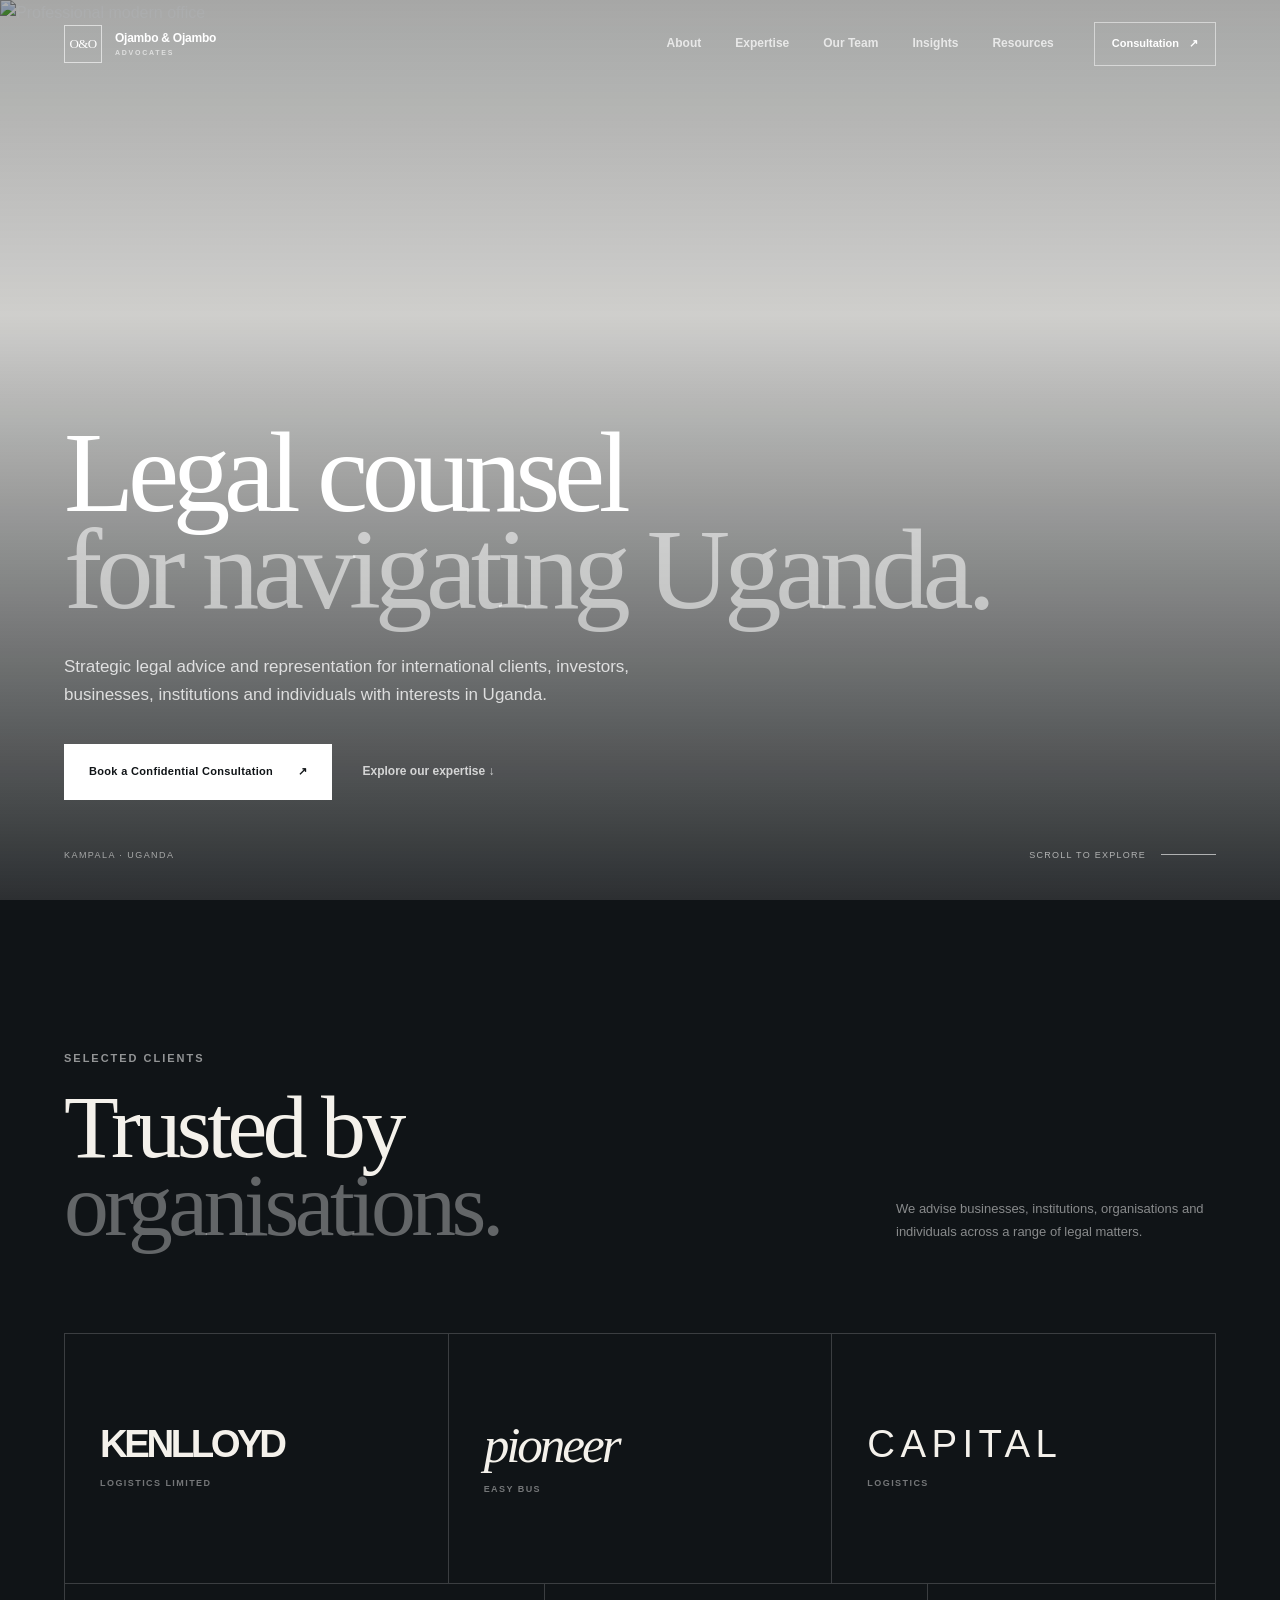
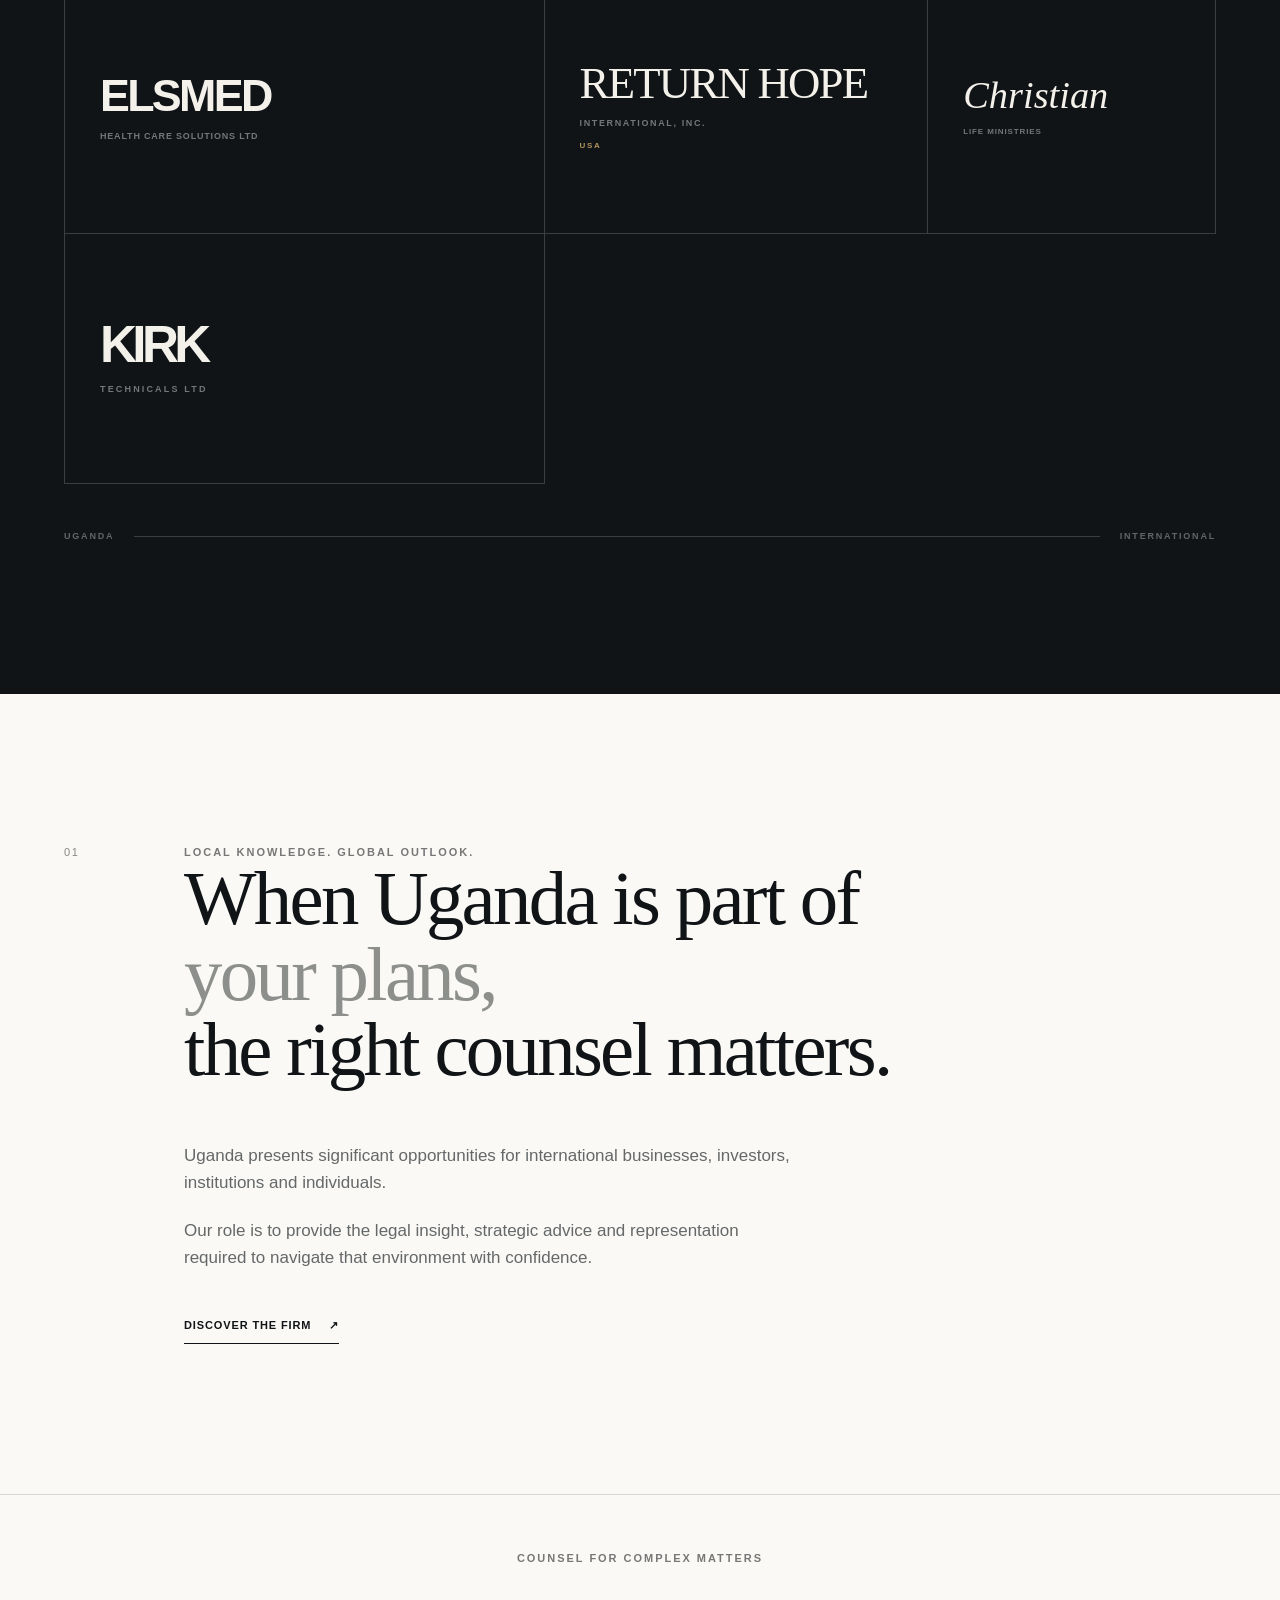
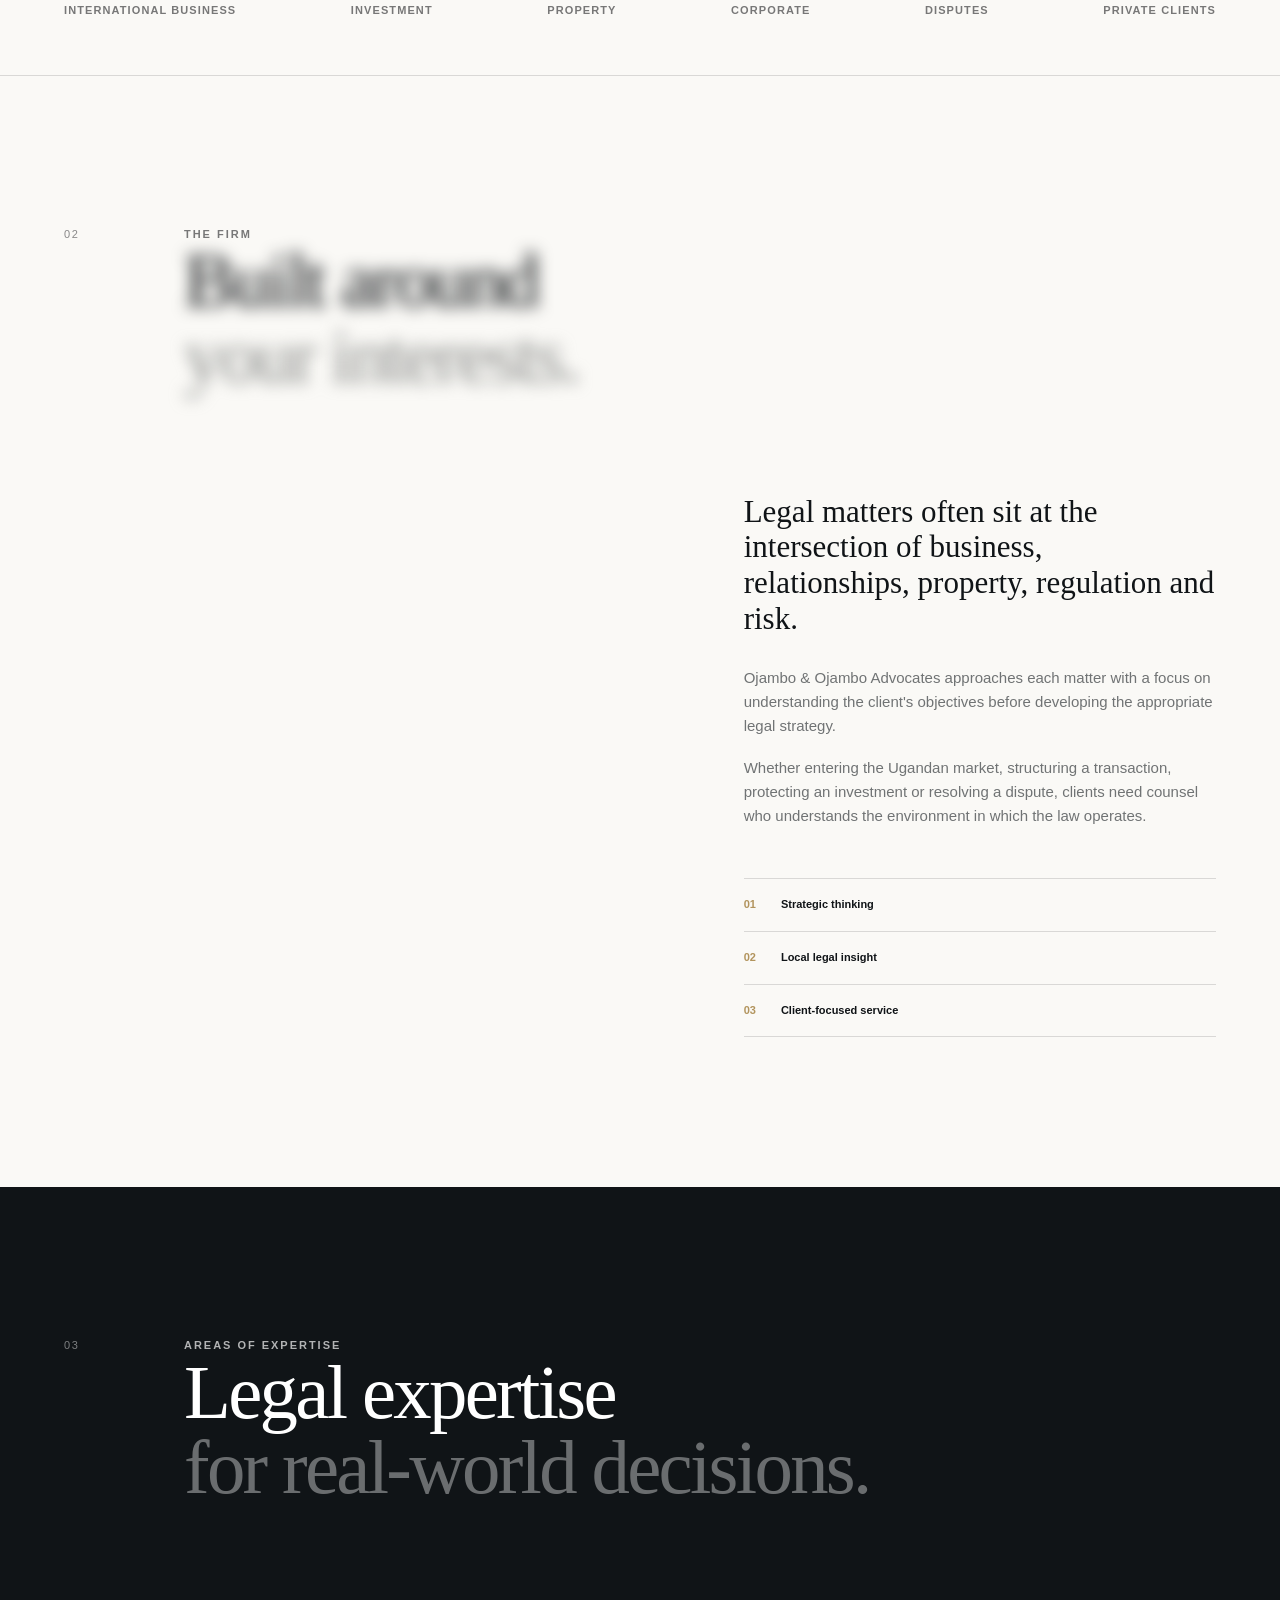
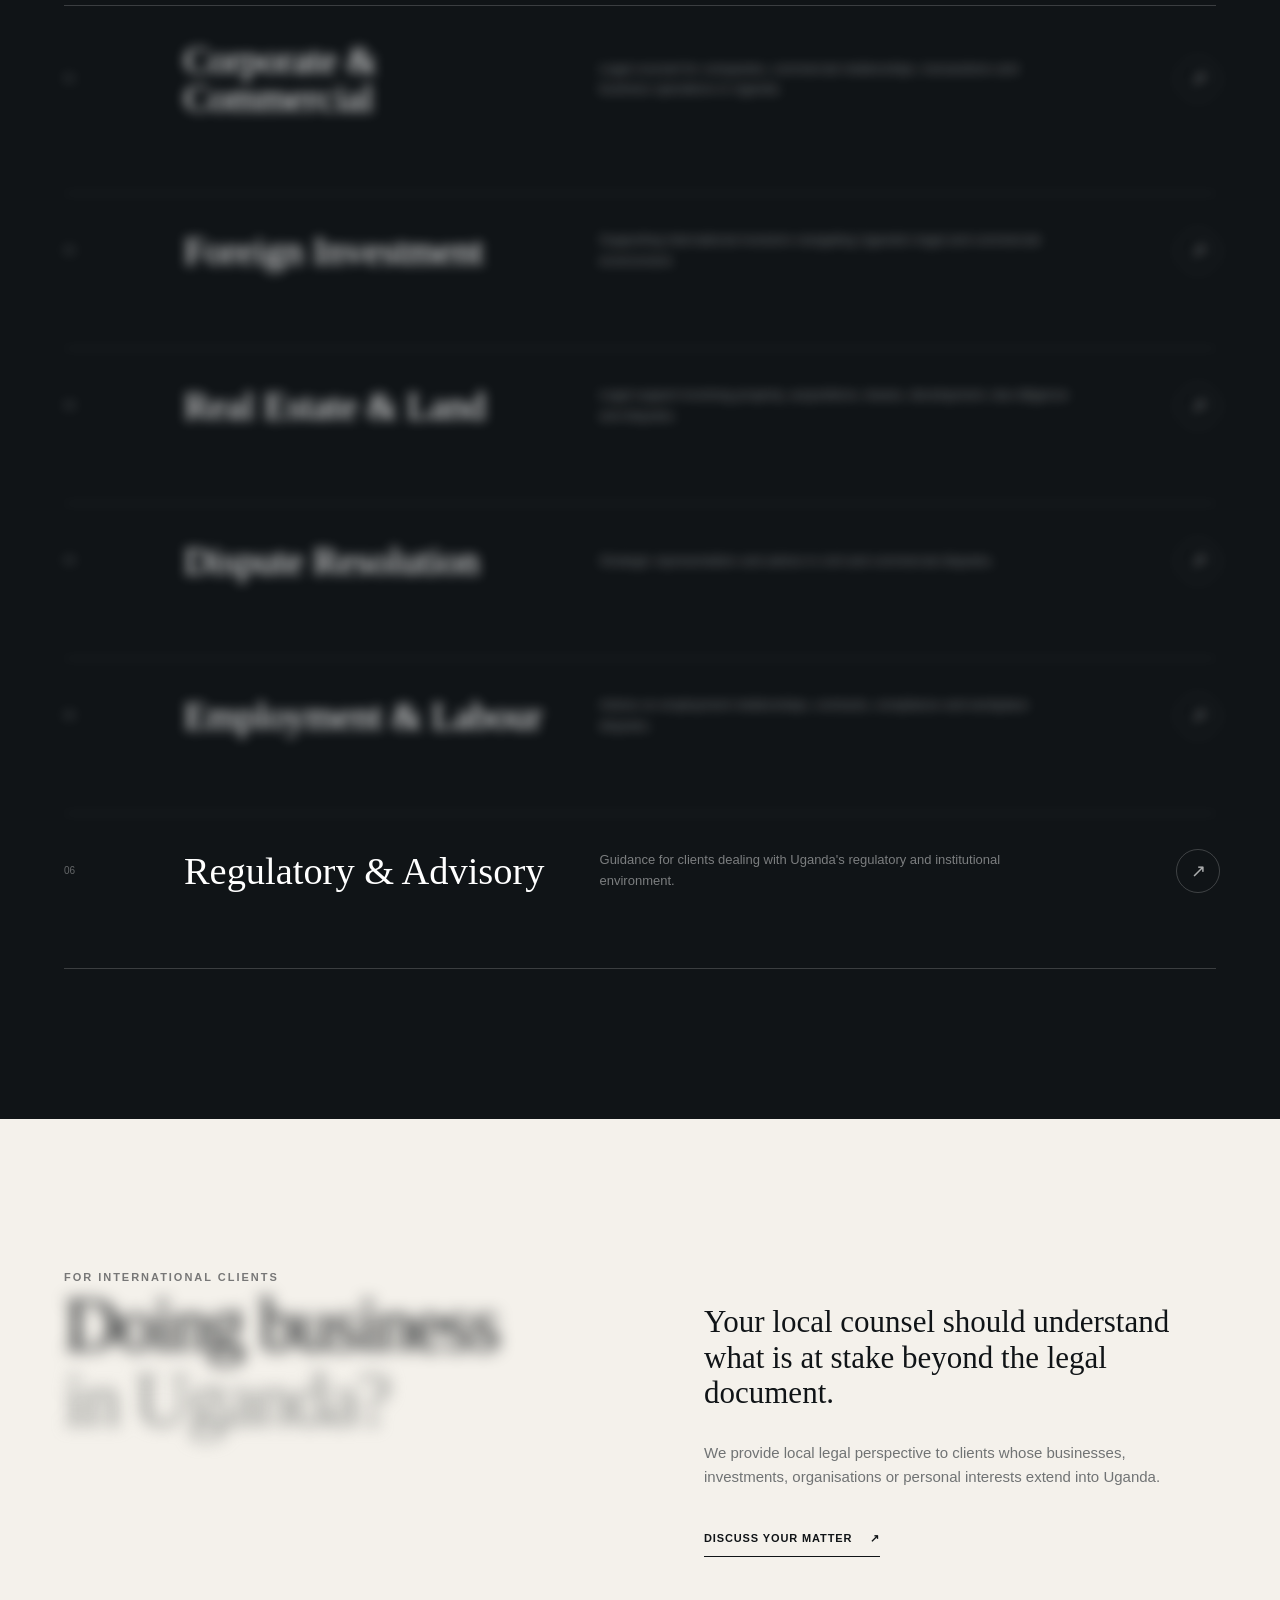
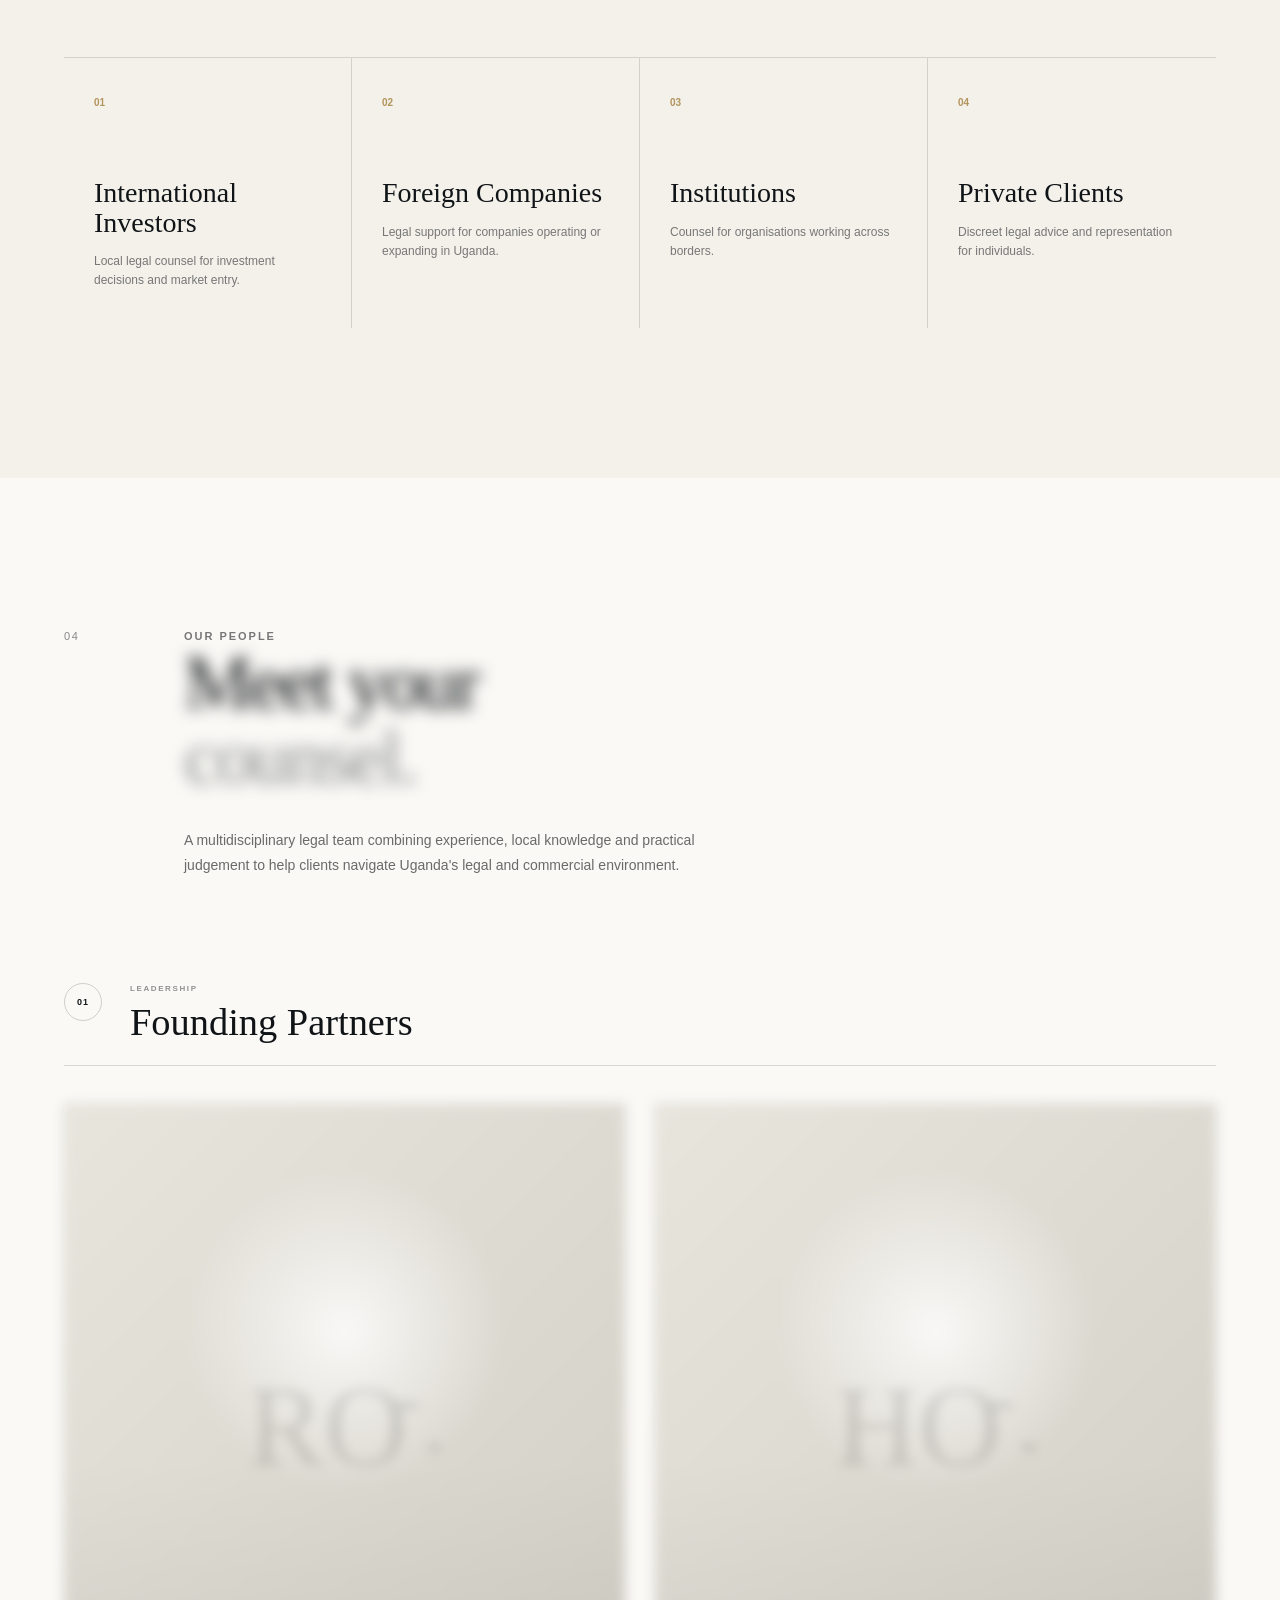
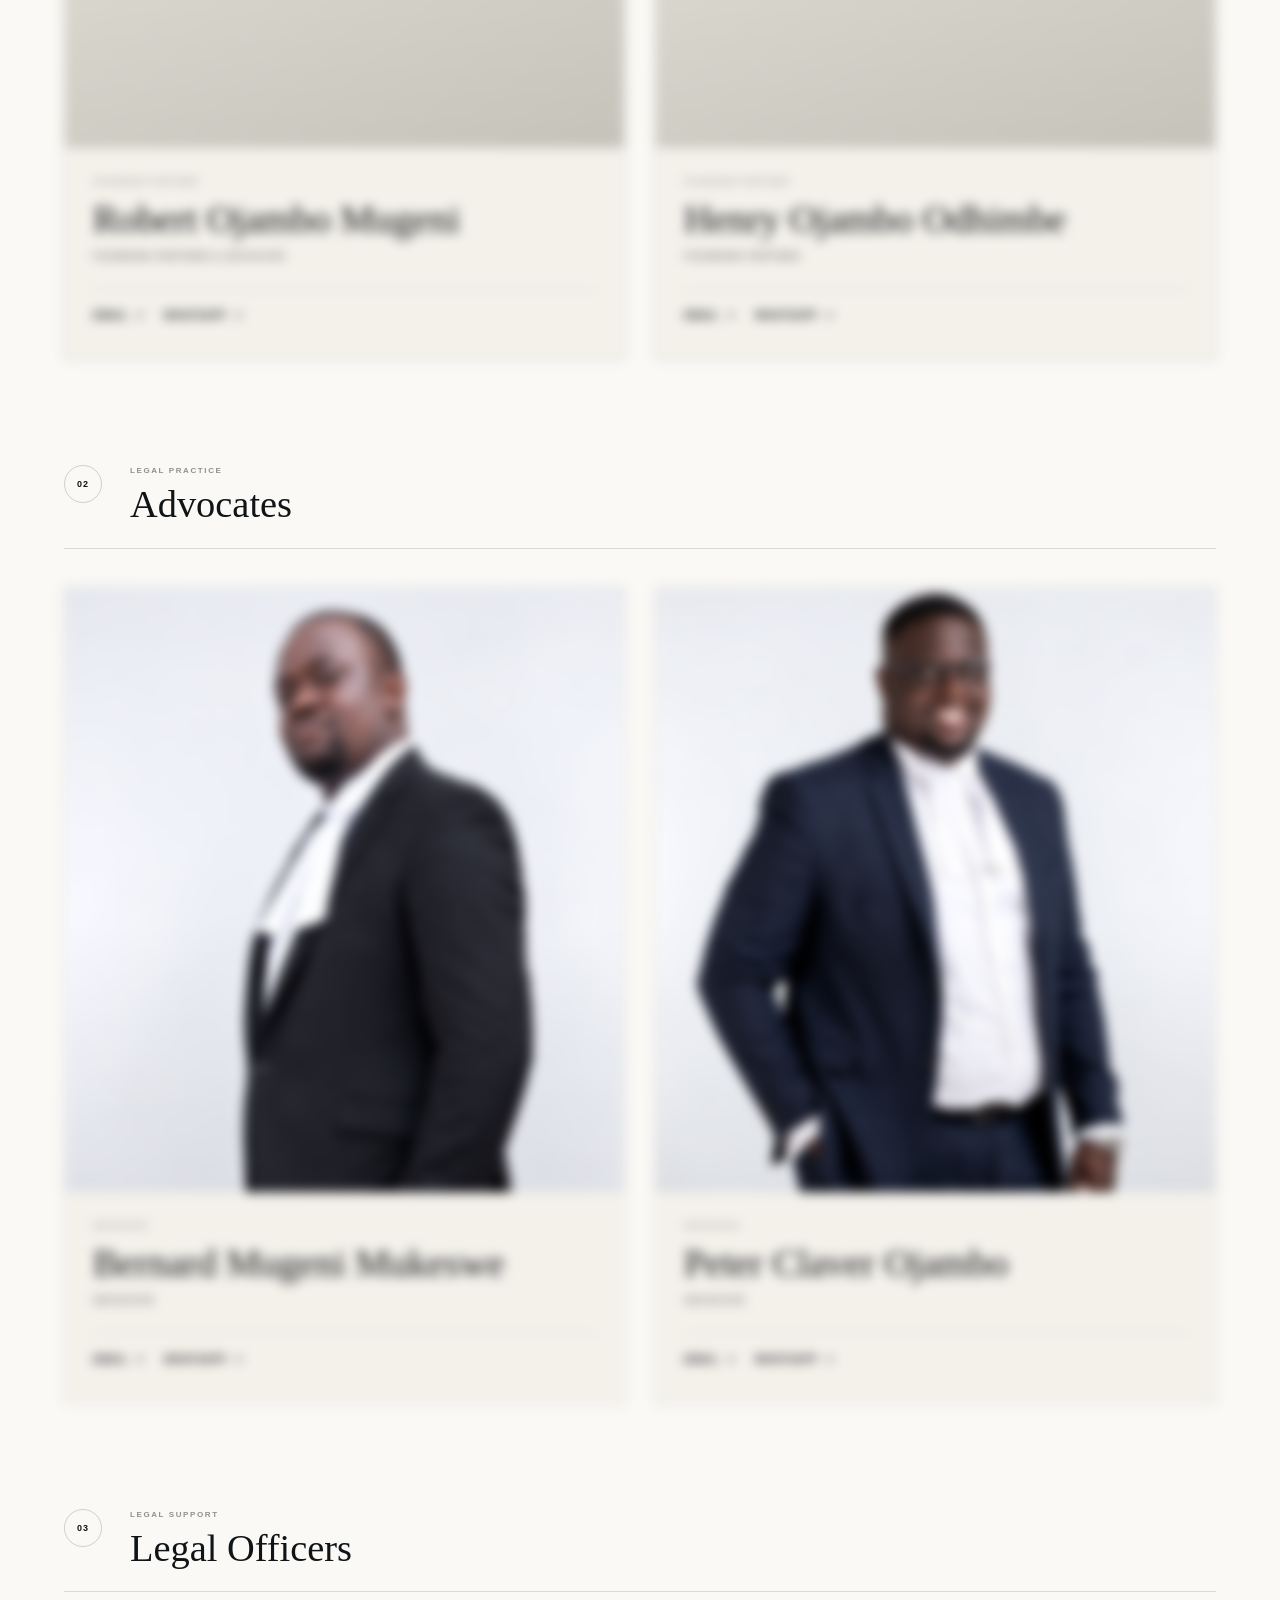
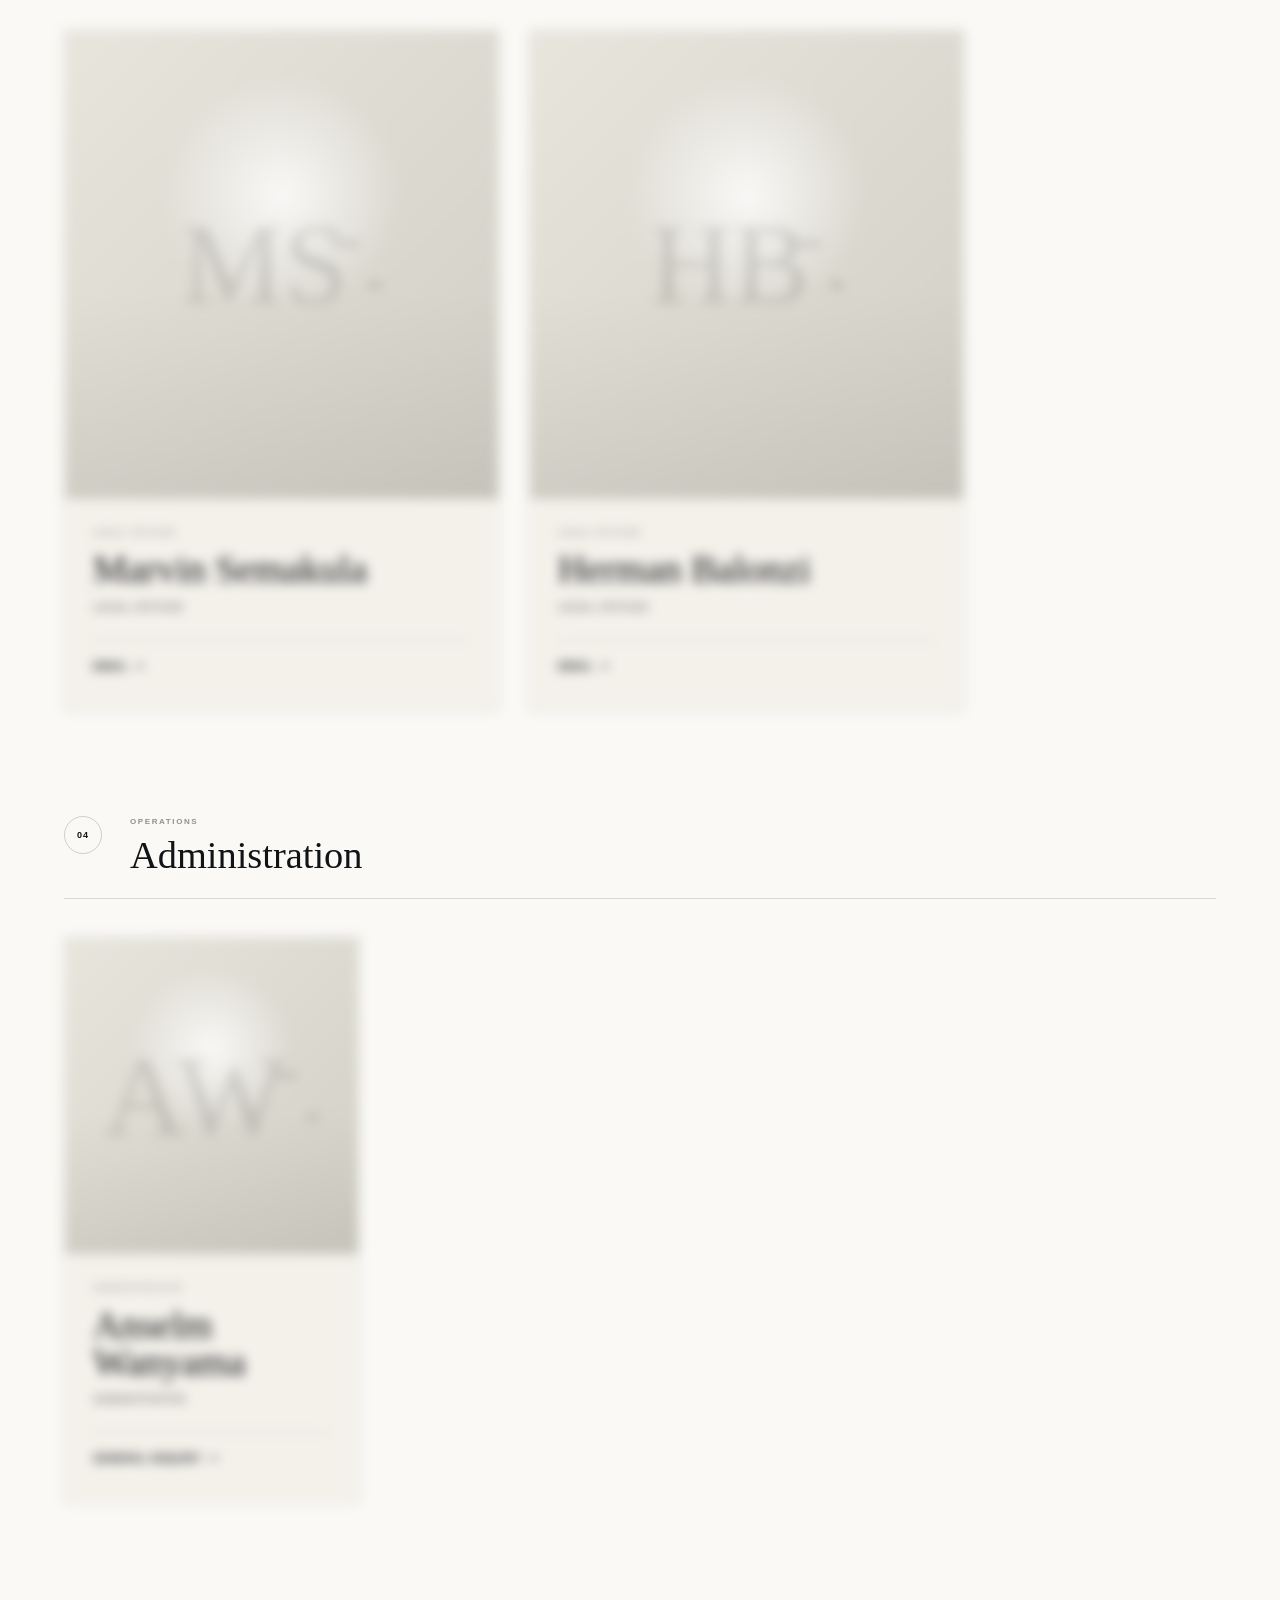
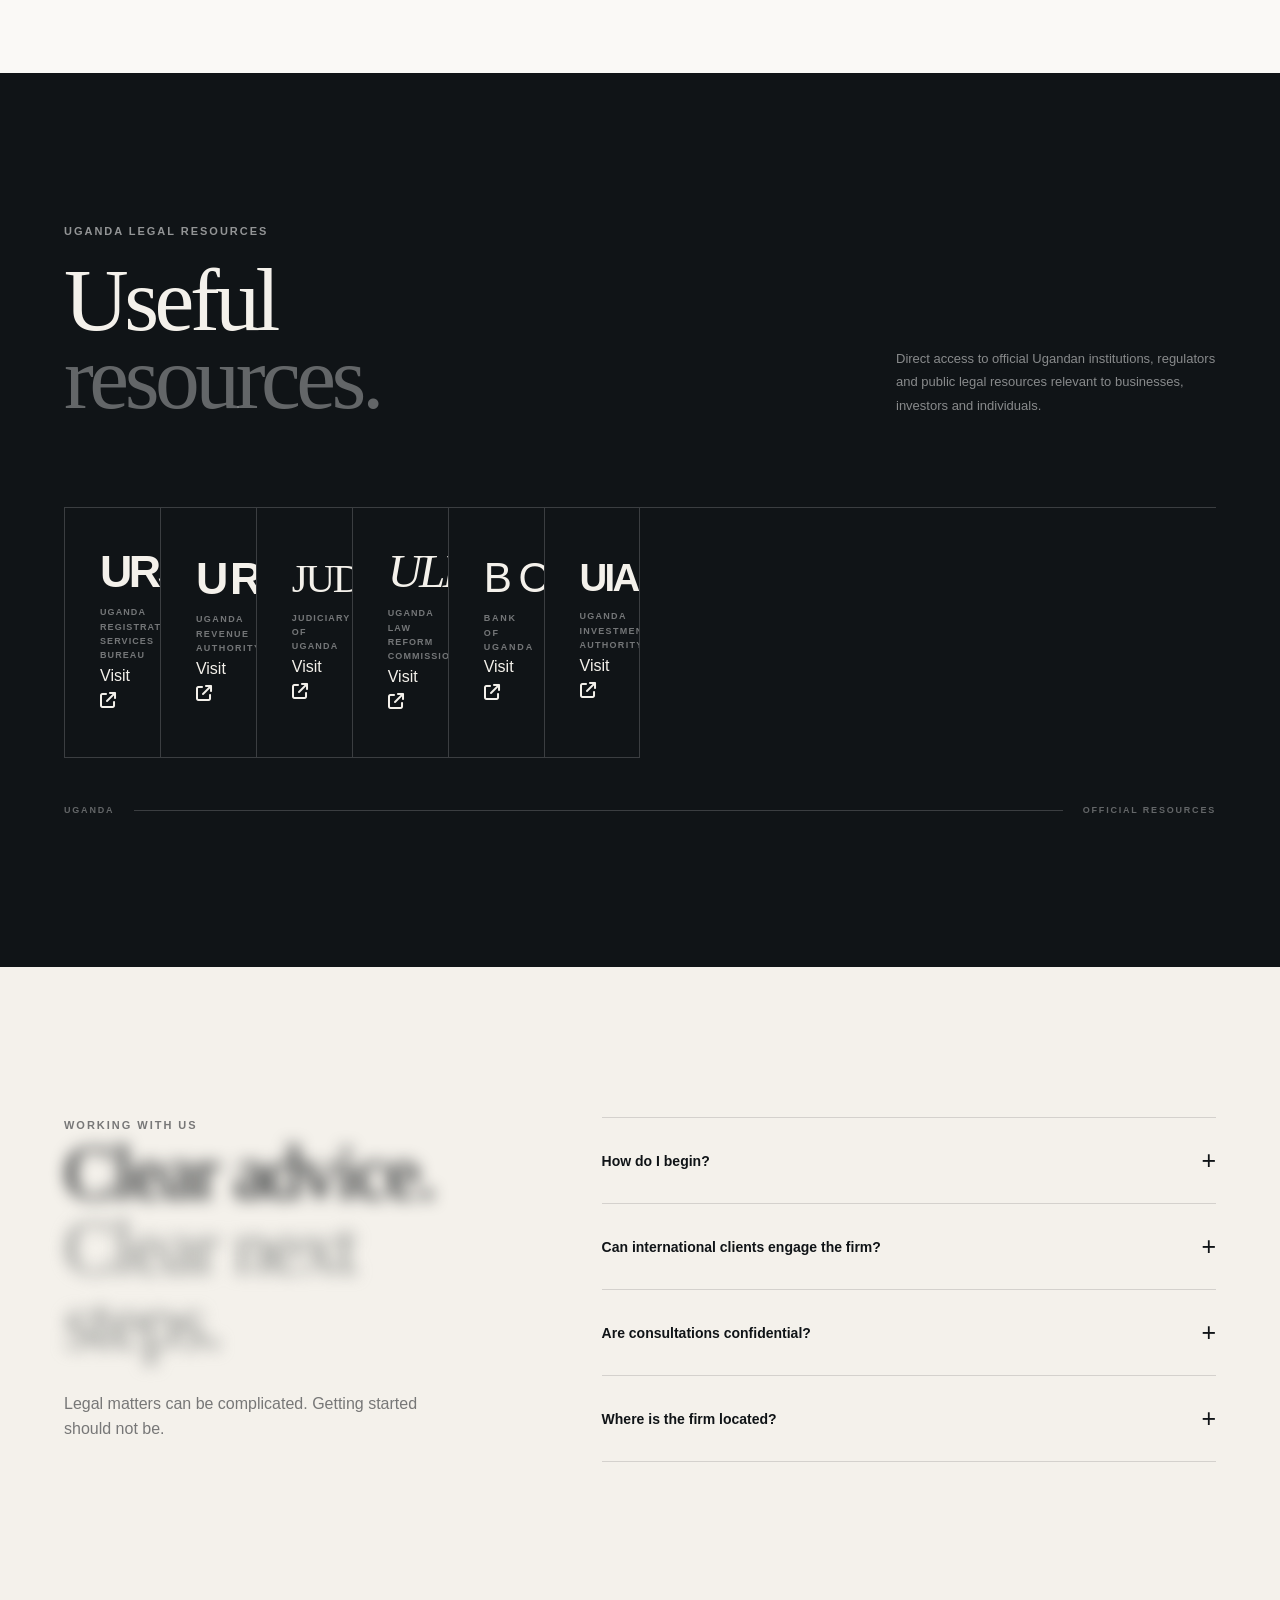
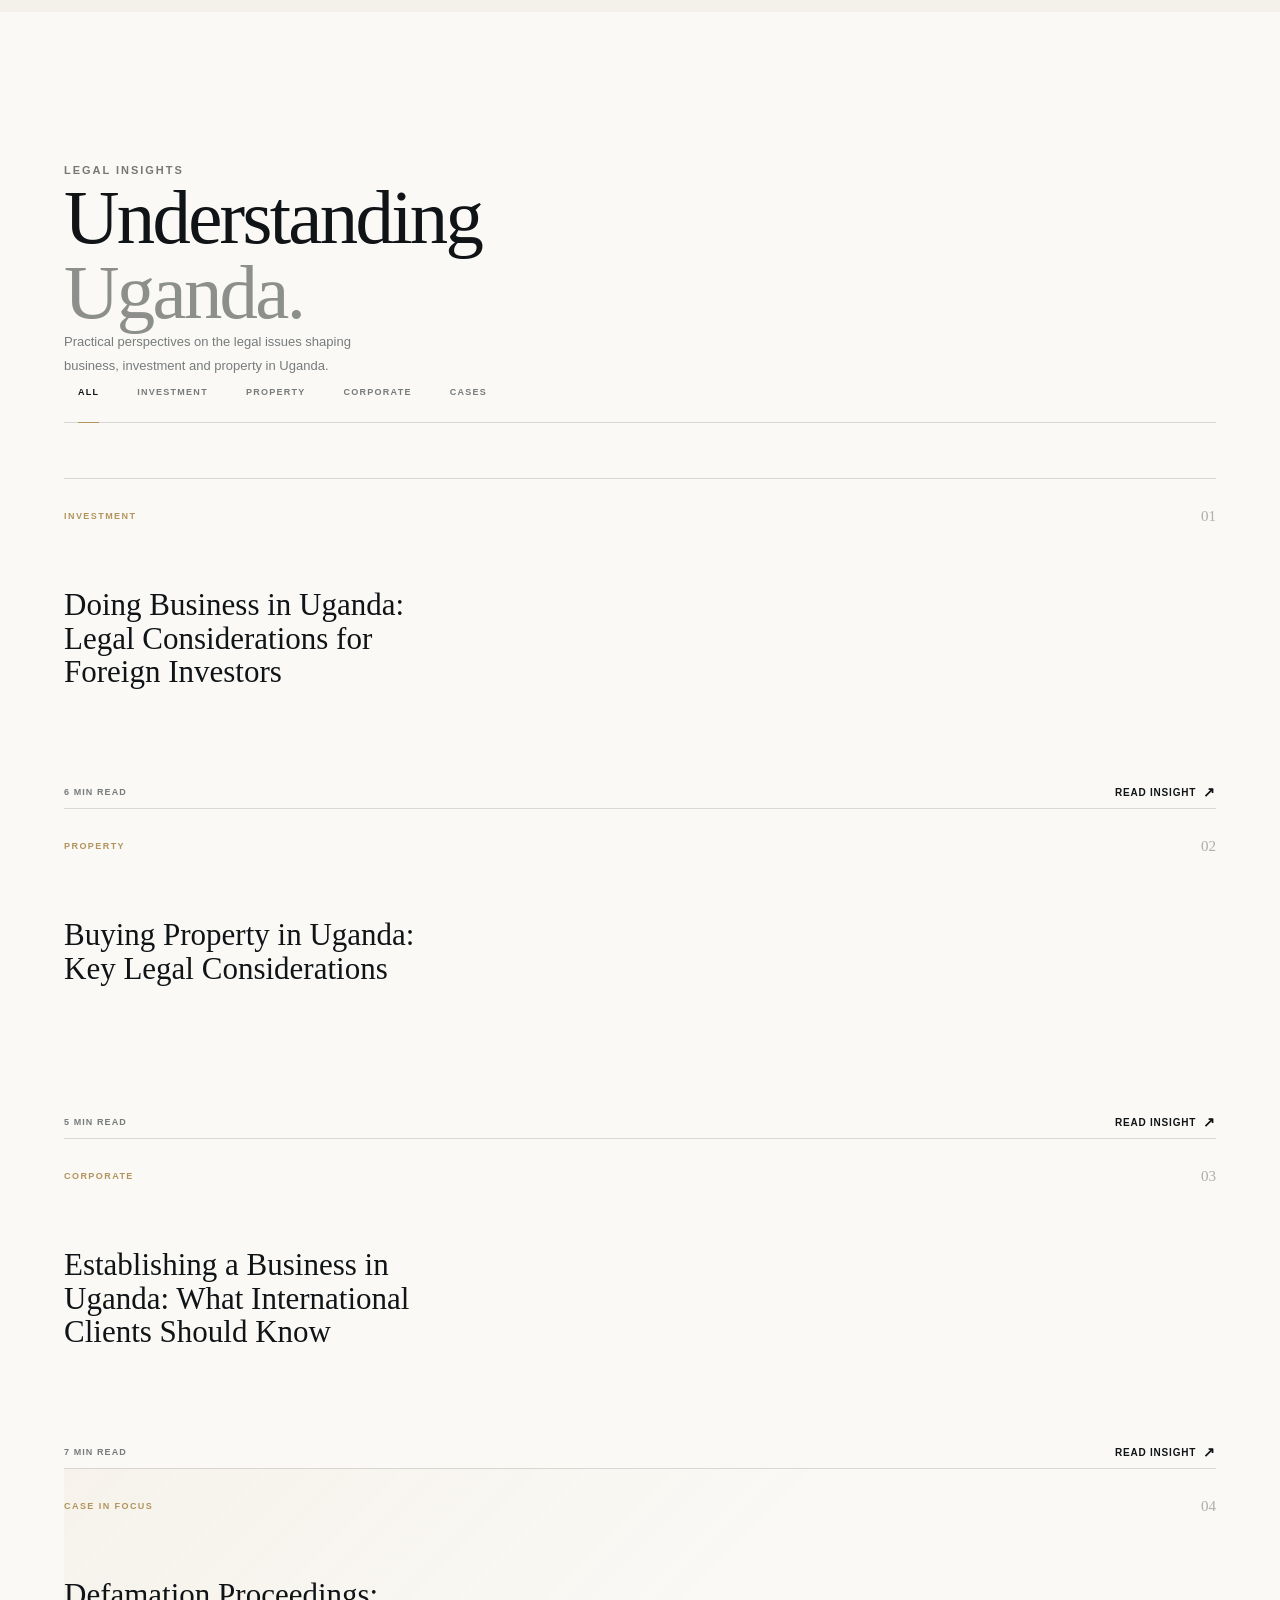
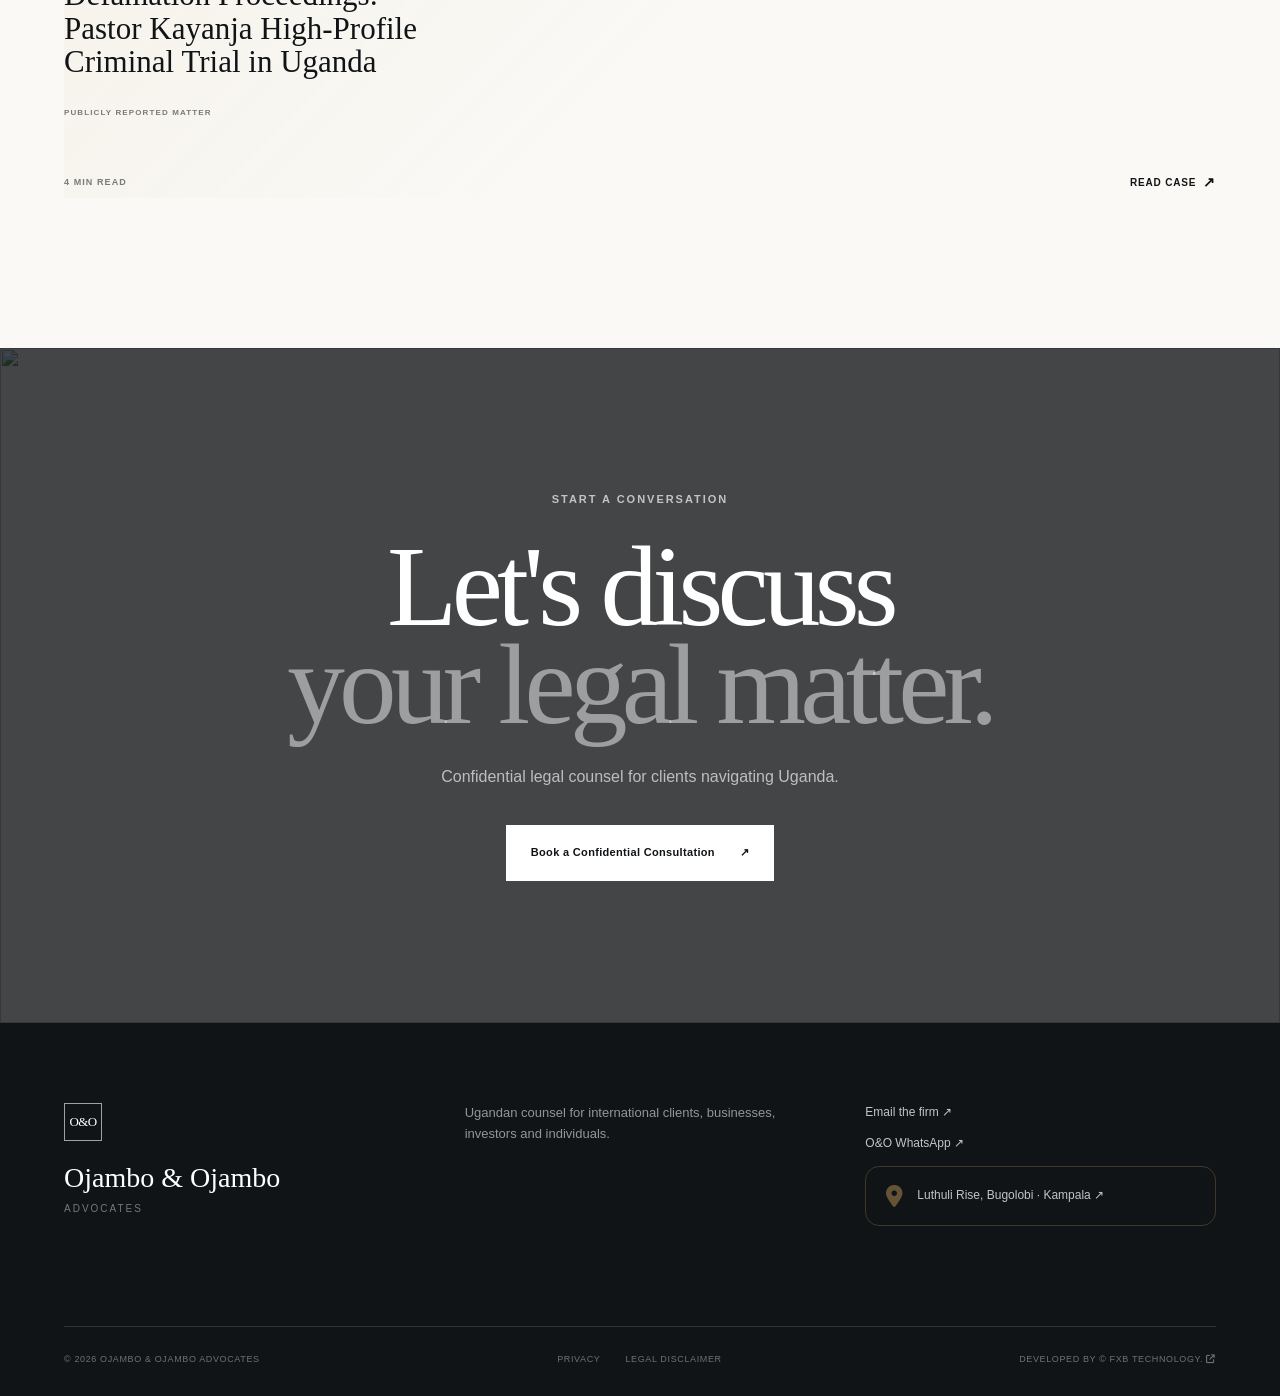
==== commit b10036b2: "swsw" ====
--- a/index.html
+++ b/index.html
@@ -3068,11 +3068,11 @@
             </span>
 
             <h3>
-                Take O&amp;O with you.
+               For Best  O&amp;O Experience.
             </h3>
 
             <p>
-                Install our web app for quicker access to counsel,
+                Install our  app for quicker access to counsel,
                 insights and legal resources.
             </p>
 
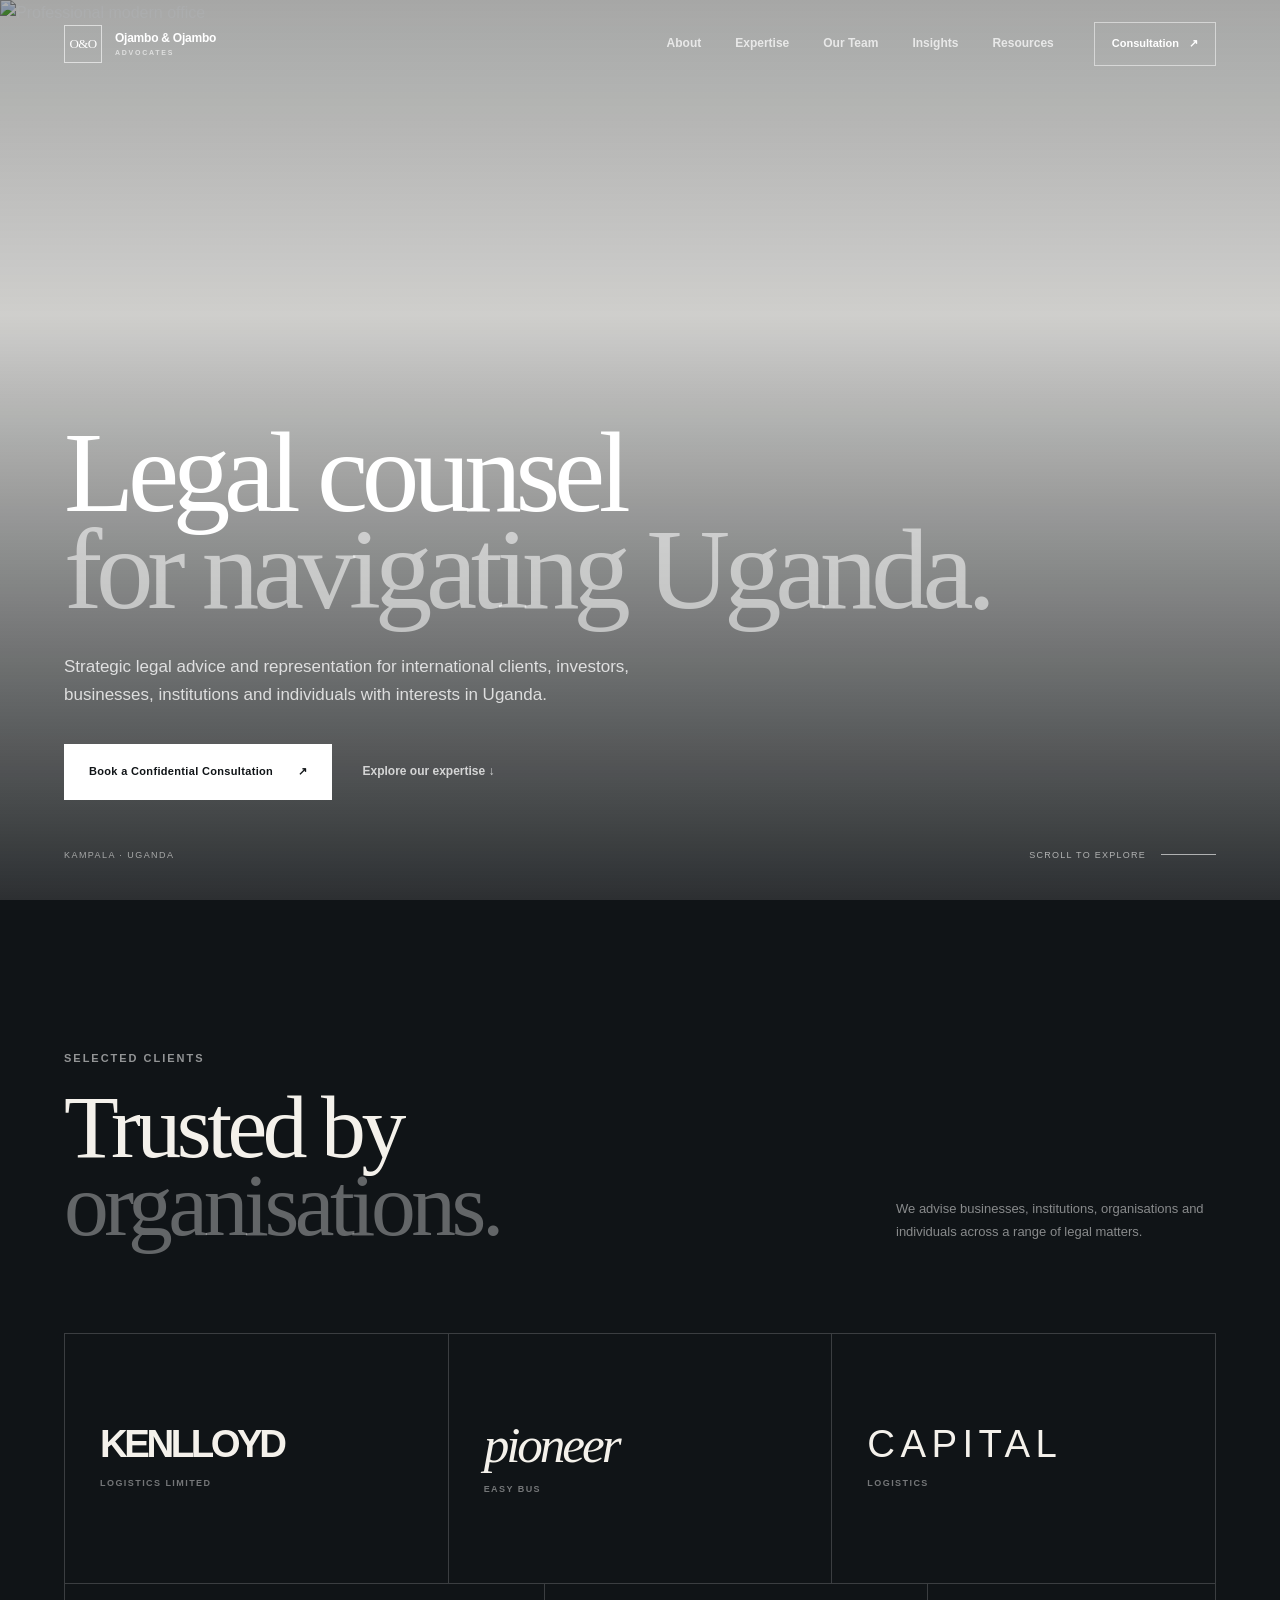
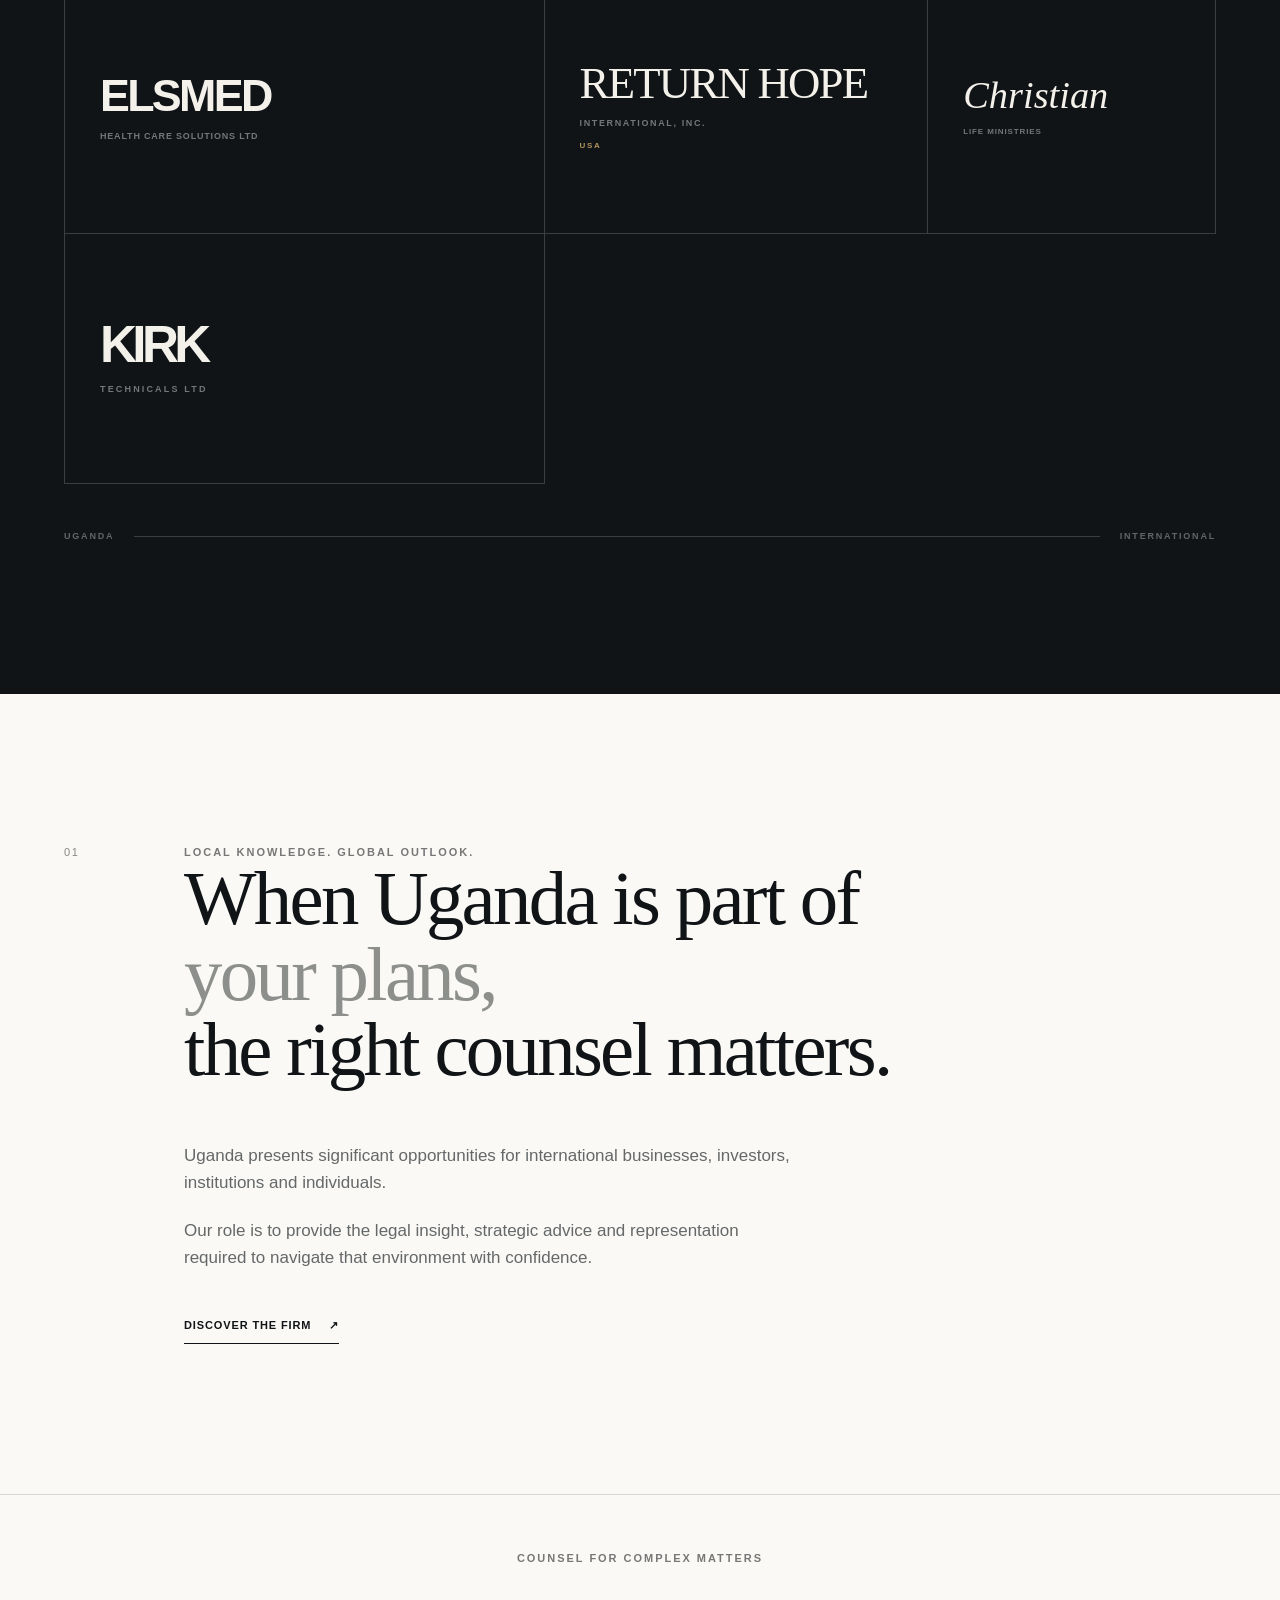
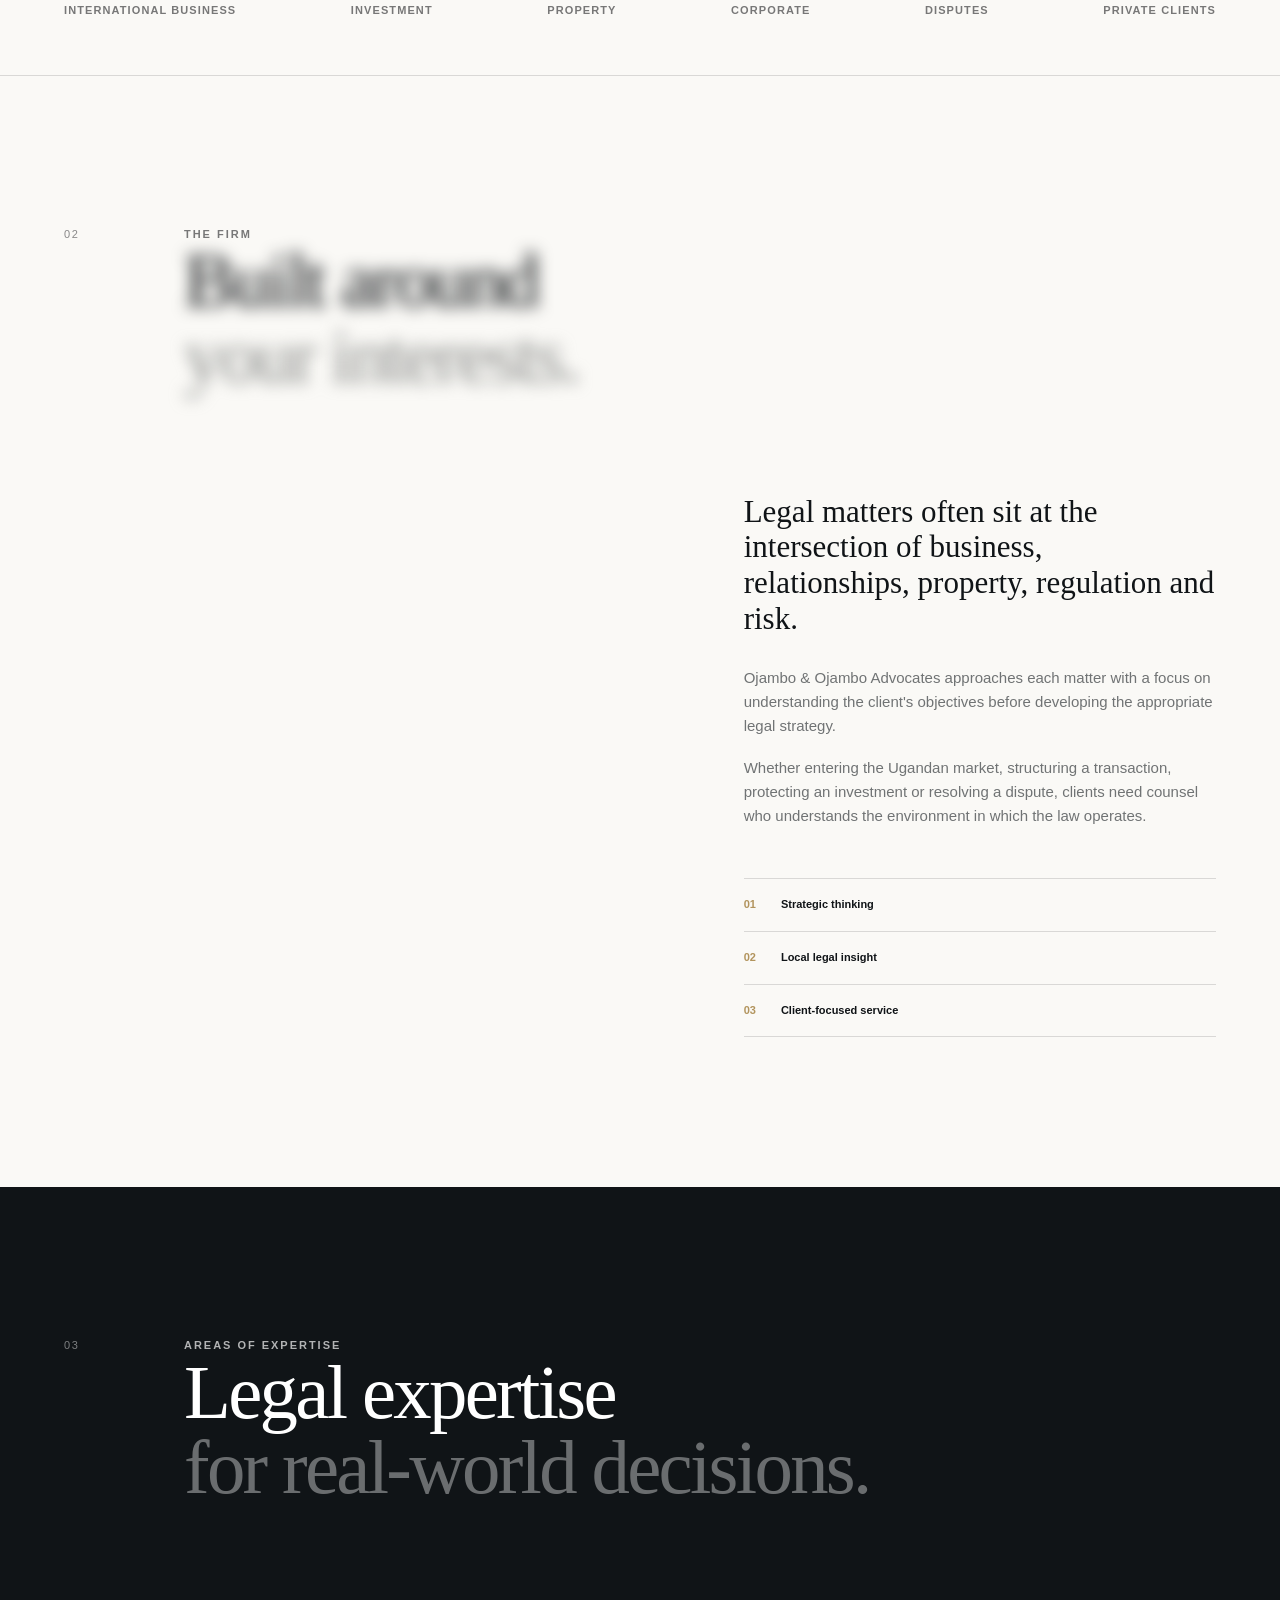
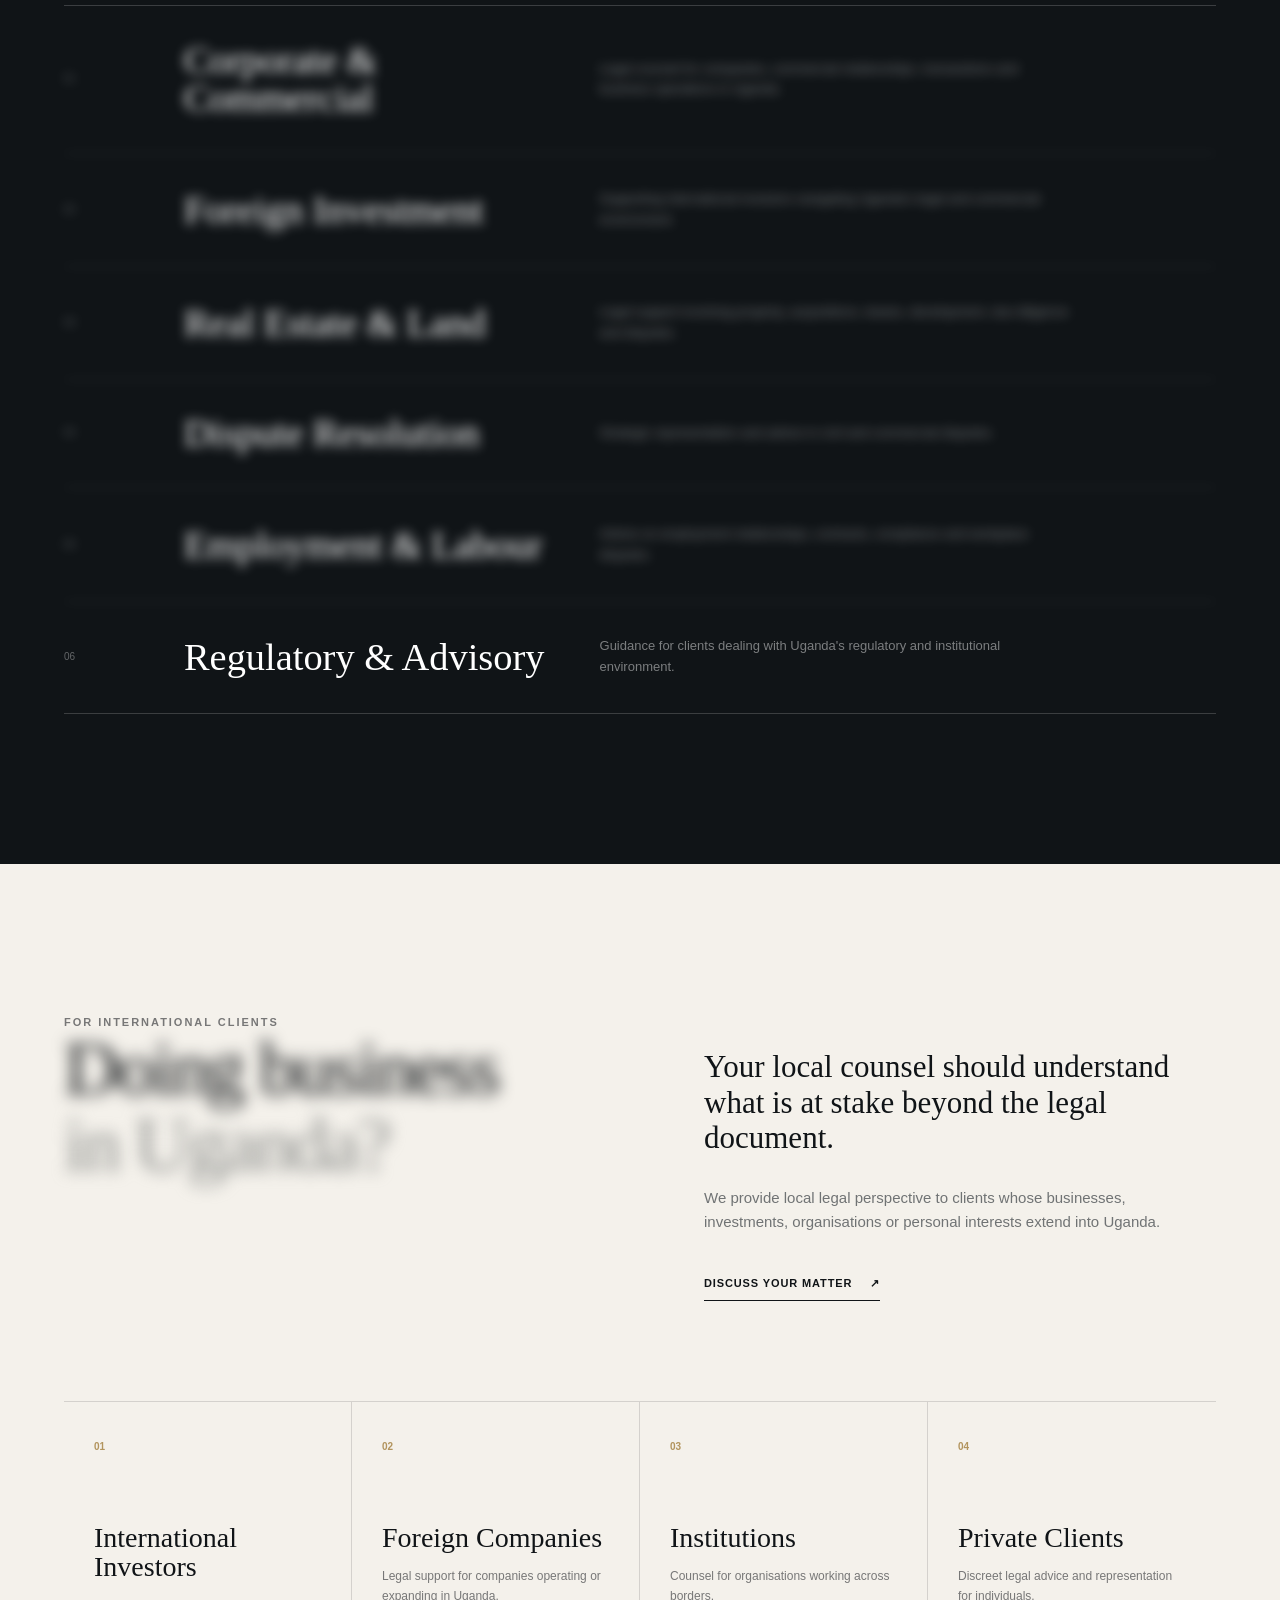
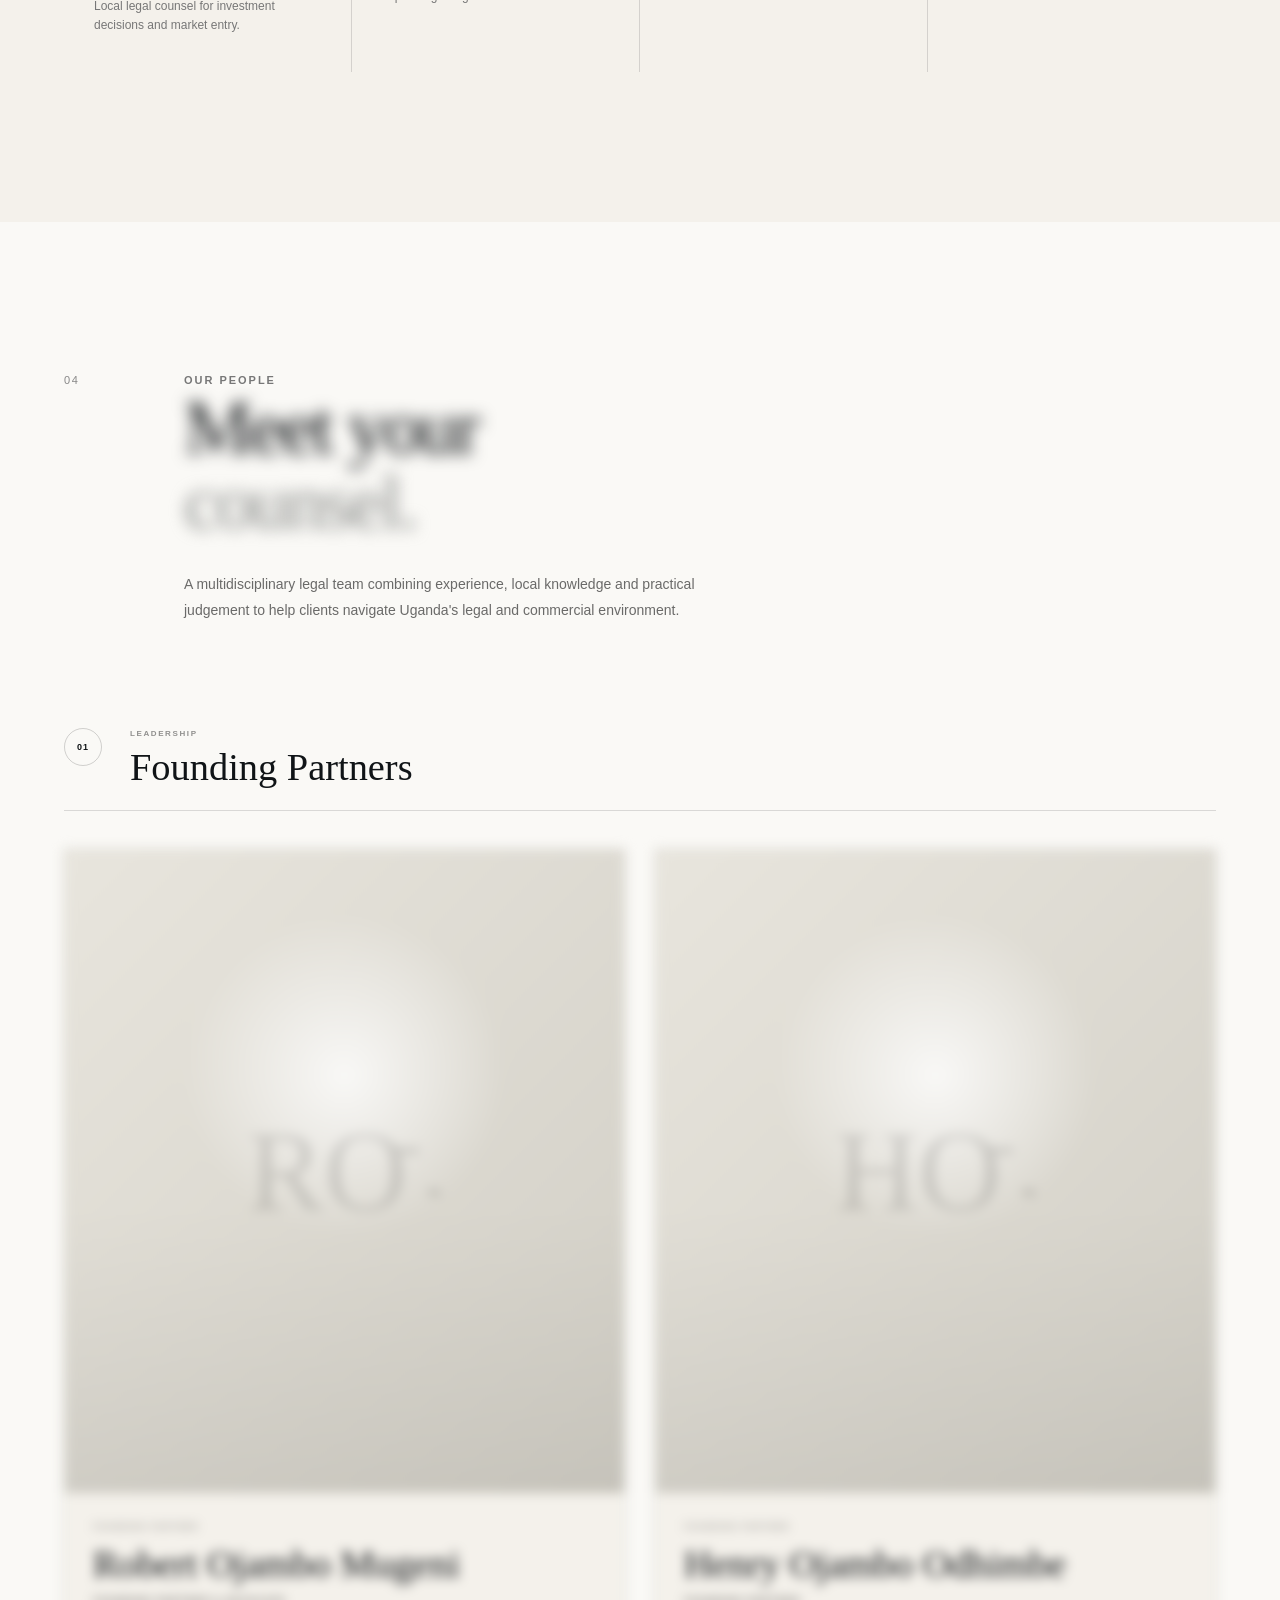
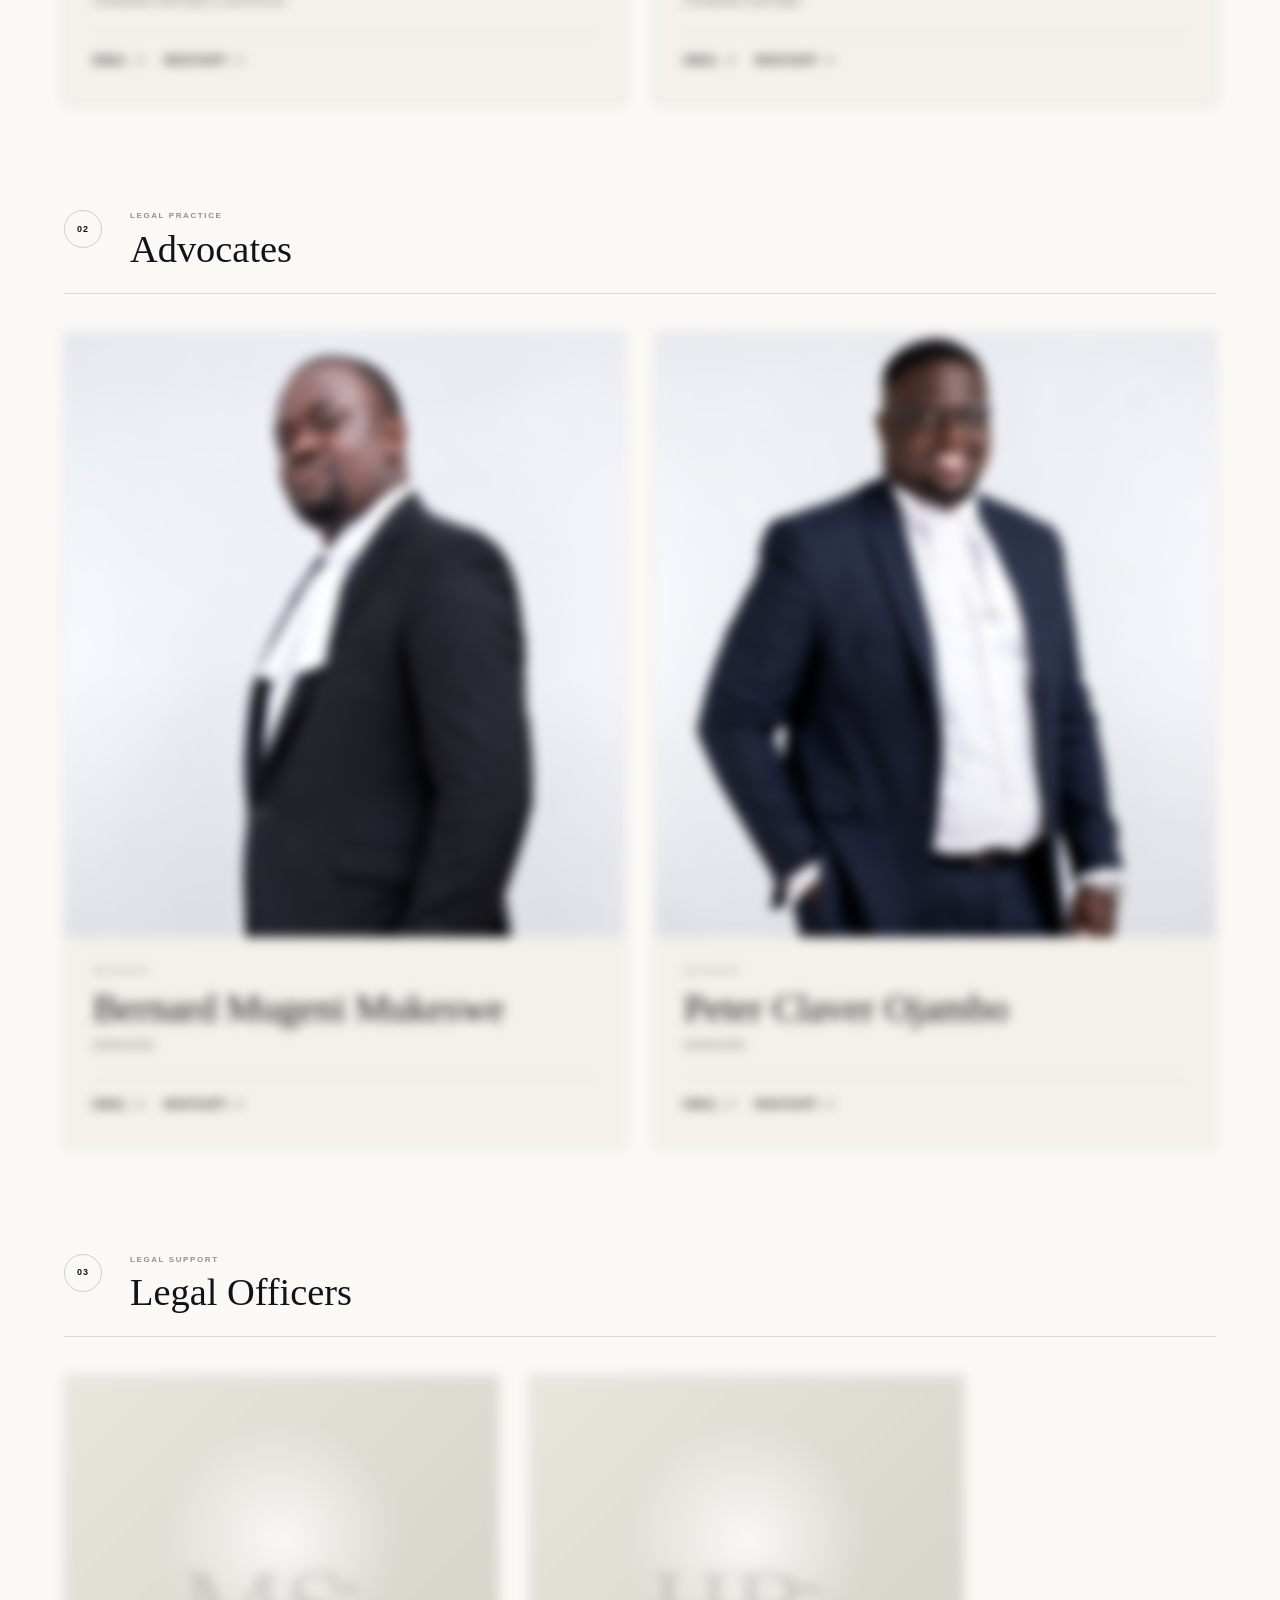
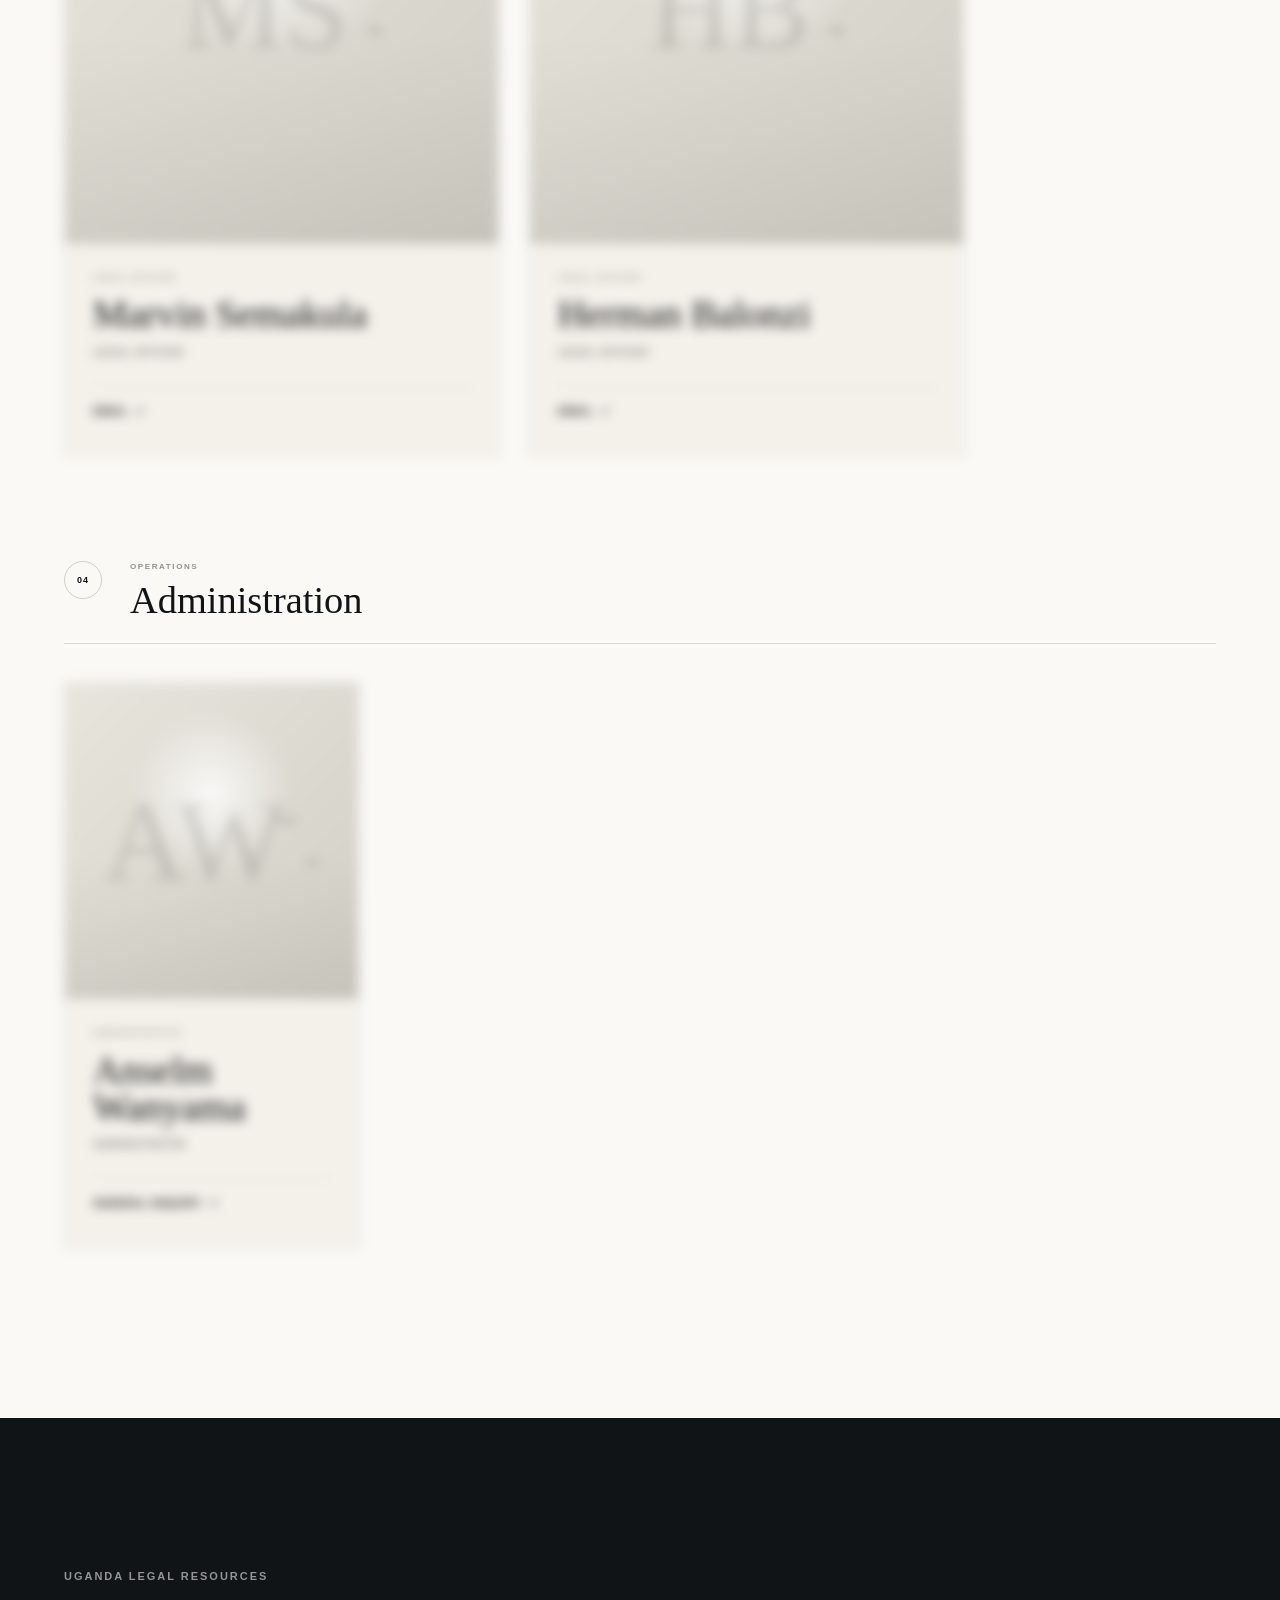
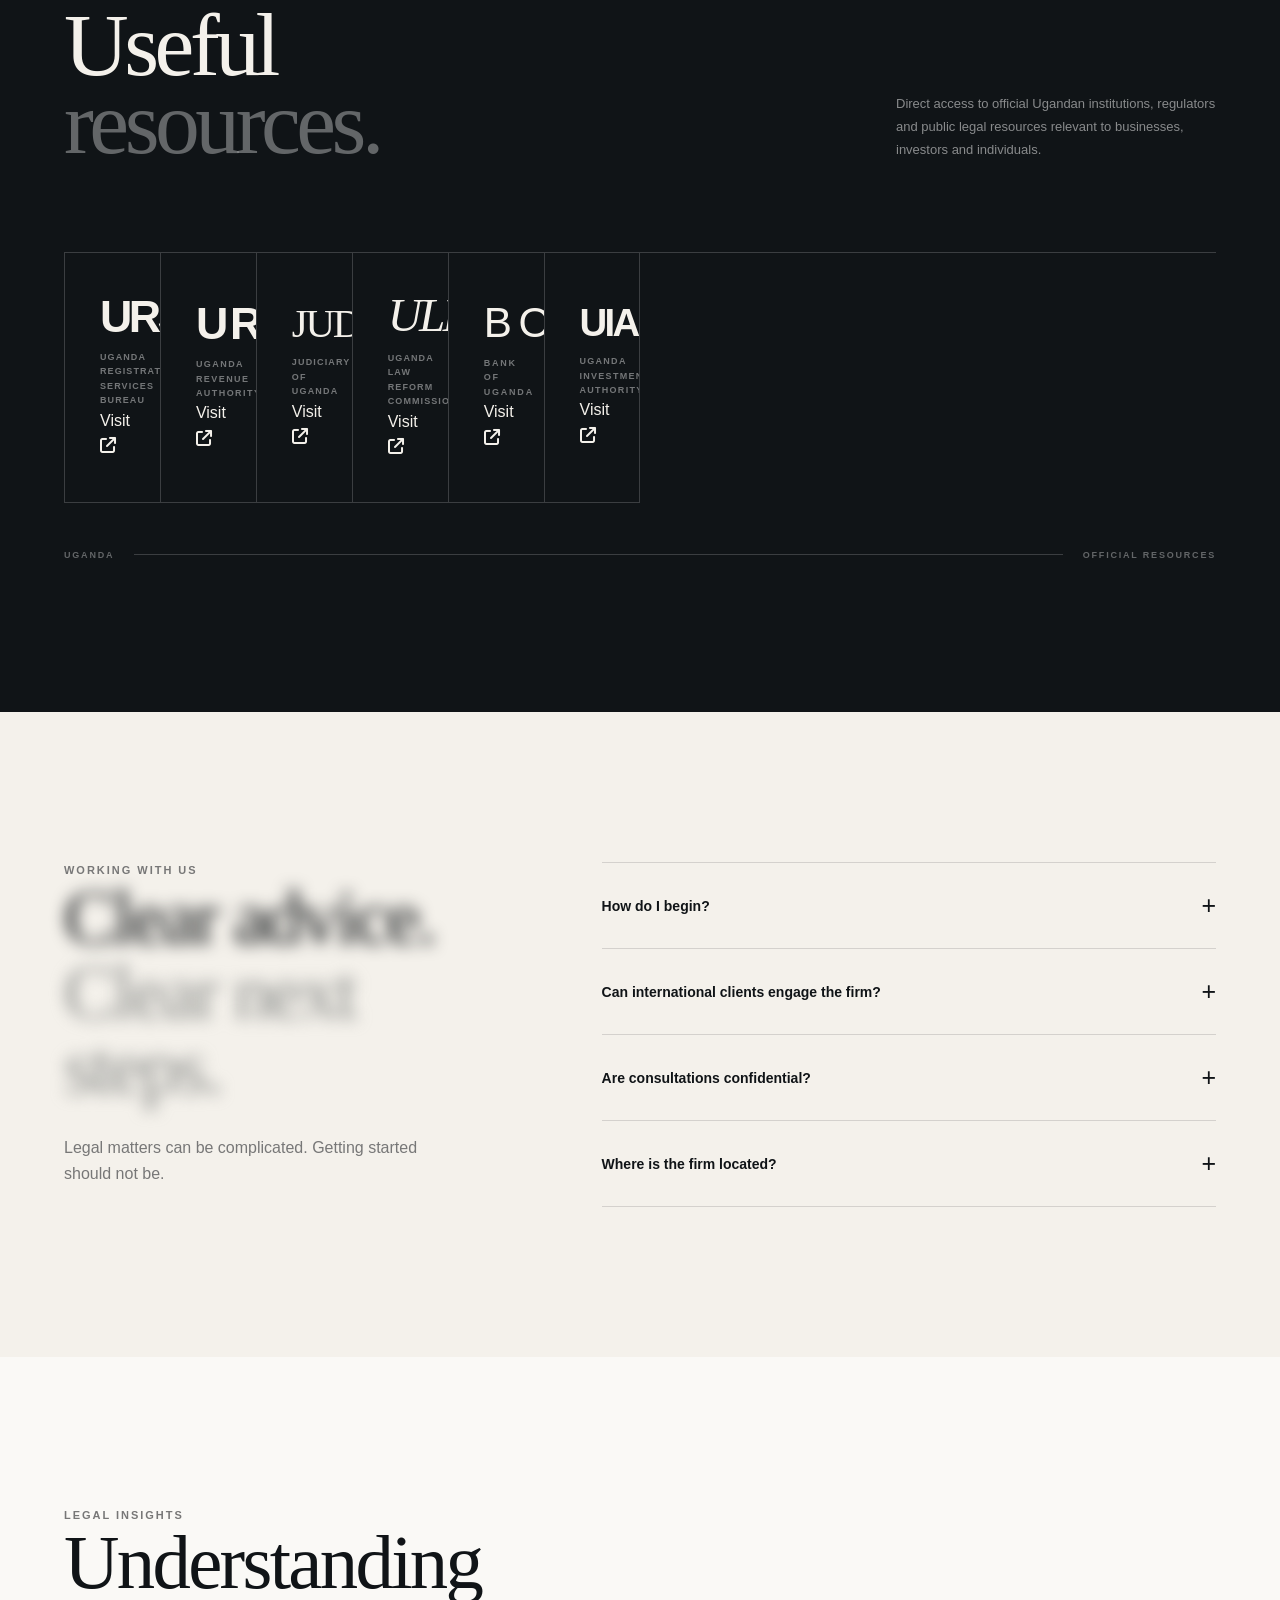
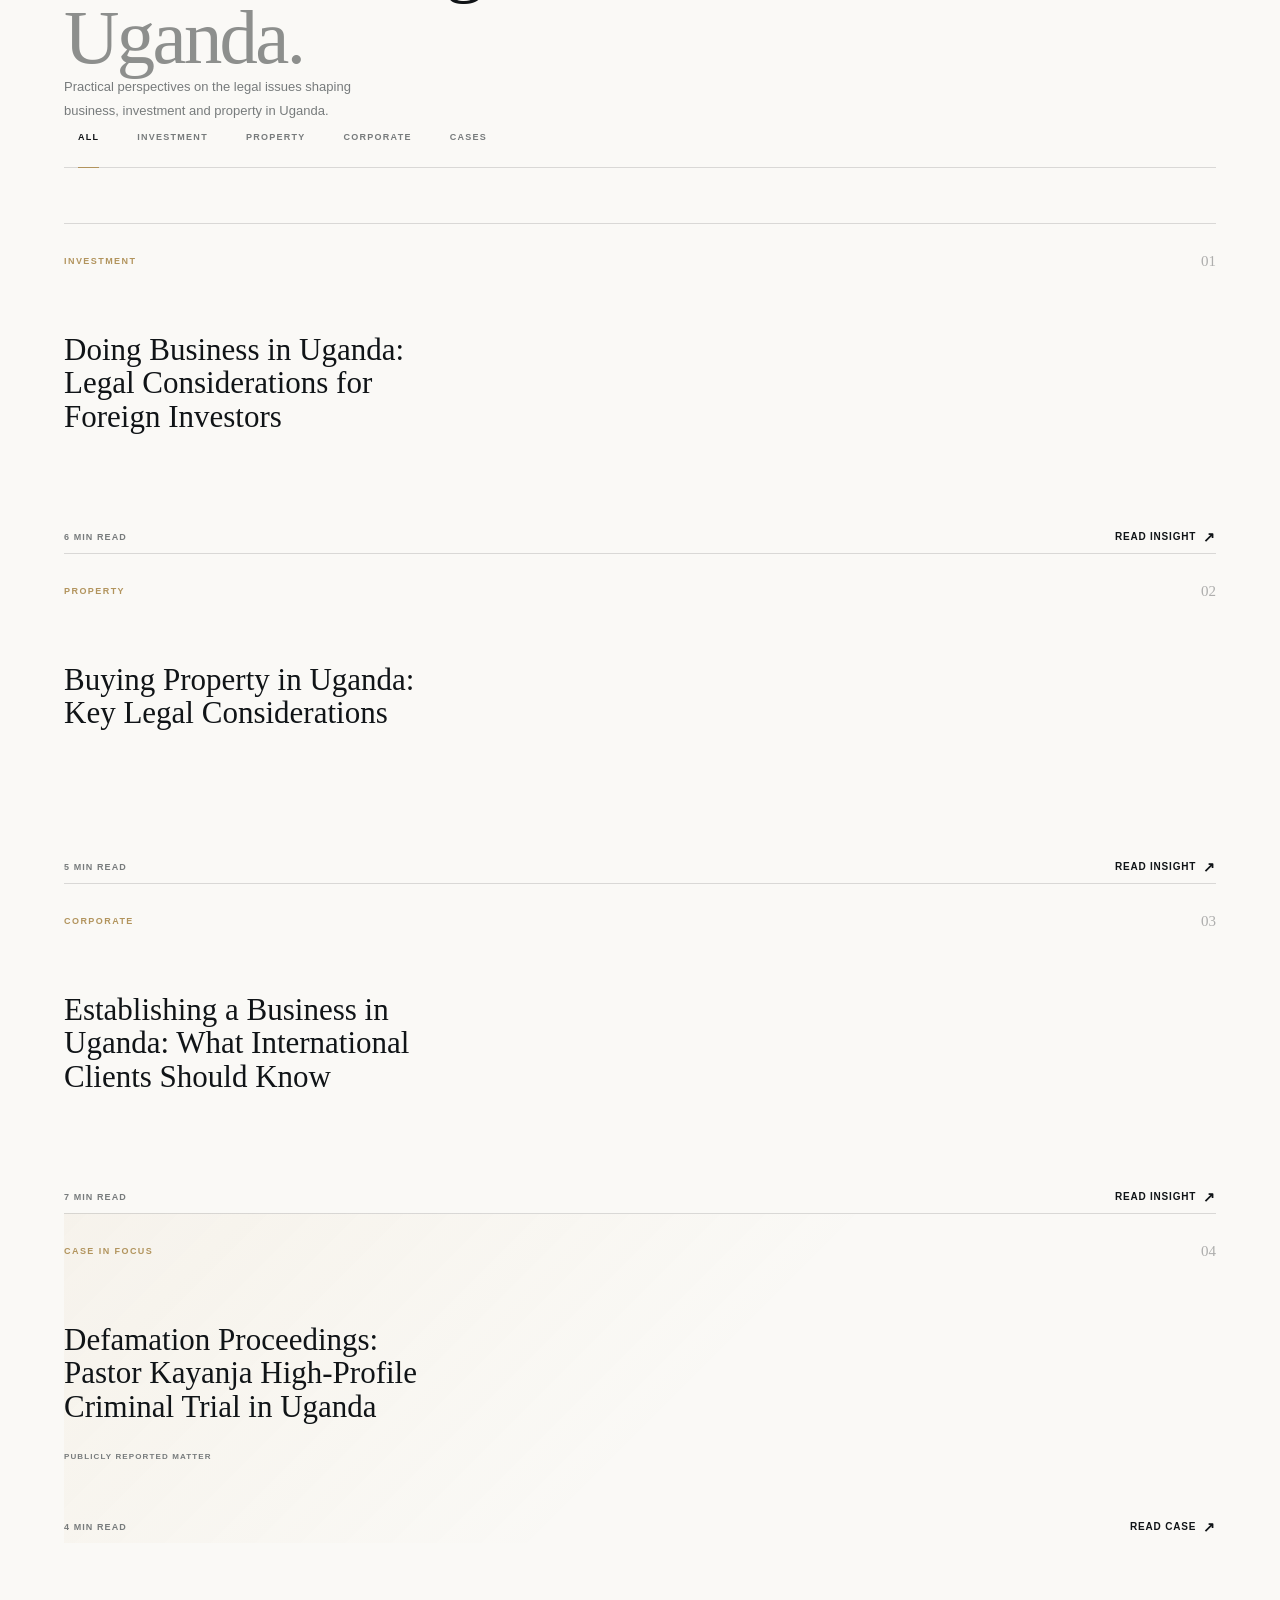
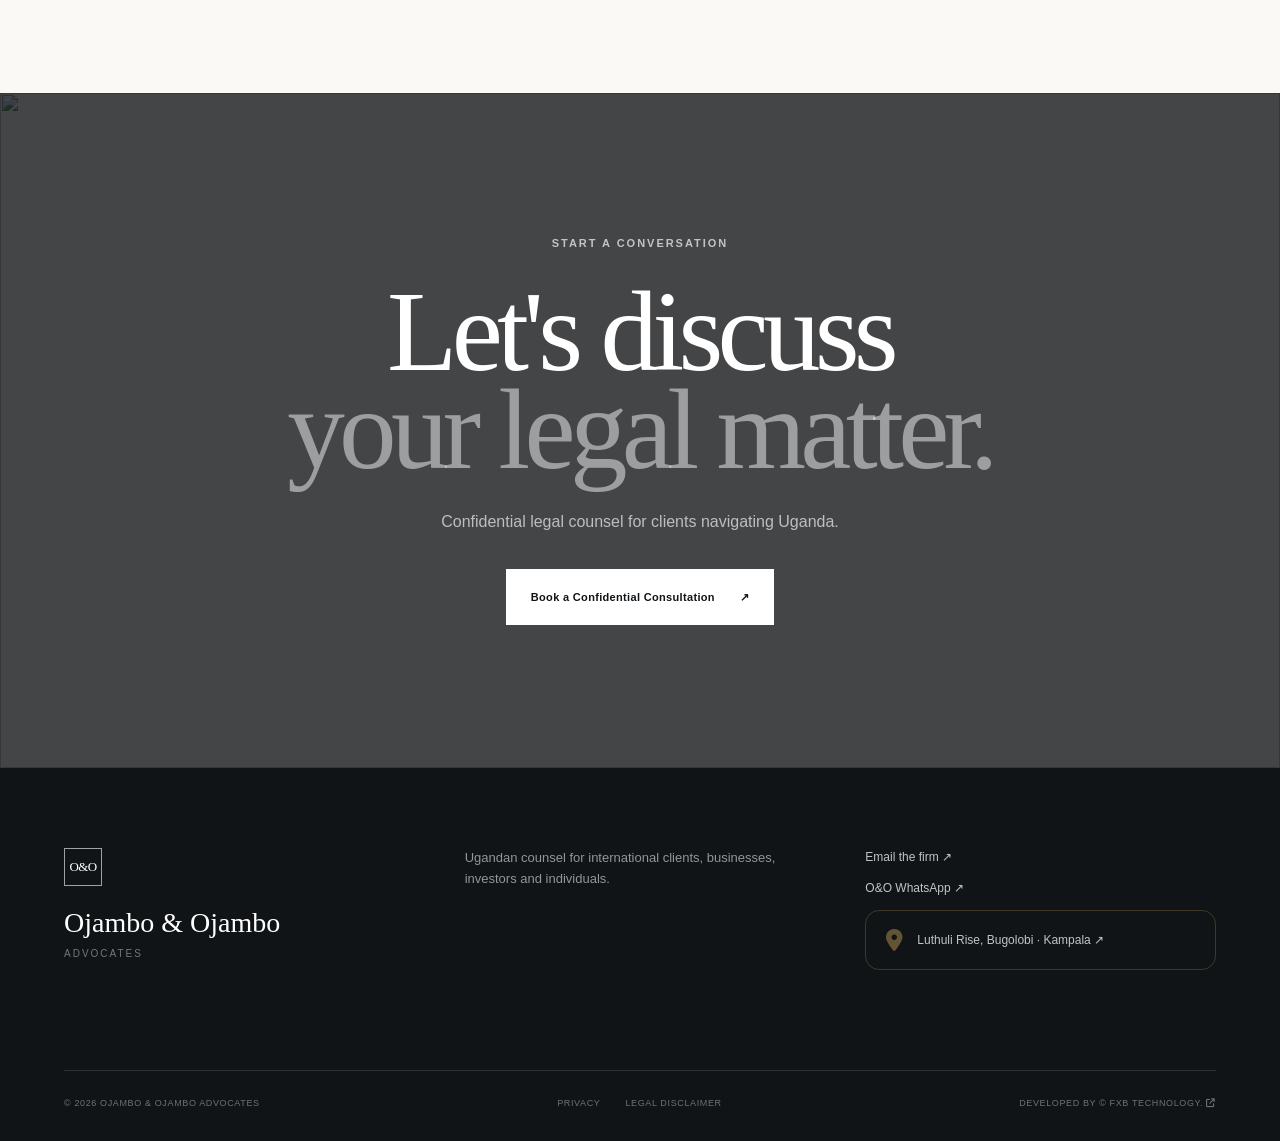
==== commit 42fbf523: "swsw" ====
--- a/index.html
+++ b/index.html
@@ -3068,7 +3068,7 @@
             </span>
 
             <h3>
-               For Best  O&amp;O Experience.
+               For Best  User Experience.
             </h3>
 
             <p>
--- a/style.css
+++ b/style.css
@@ -5522,4 +5522,3155 @@
         transition: none !important;
     }
 
+}
+
+
+/* ============================================================
+   OJAMBO & OJAMBO ADVOCATES
+   PREMIUM FULL-PAGE EXPERTISE READER
+   ============================================================ */
+
+
+/* ============================================================
+   BODY LOCK
+   ============================================================ */
+
+body.expertise-reader-open {
+    overflow: hidden;
+}
+
+
+/* ============================================================
+   READER ROOT
+   ============================================================ */
+
+.expertise-reader {
+
+    position: fixed;
+
+    inset: 0;
+
+    z-index: 10000;
+
+    visibility: hidden;
+
+    pointer-events: none;
+
+    transition:
+        visibility 0s linear .75s;
+
+}
+
+
+/* ============================================================
+   OPEN STATE
+   ============================================================ */
+
+.expertise-reader.open {
+
+    visibility: visible;
+
+    pointer-events: auto;
+
+    transition-delay: 0s;
+
+}
+
+
+/* ============================================================
+   CINEMATIC BACKDROP
+   ============================================================ */
+
+.expertise-reader-backdrop {
+
+    position: absolute;
+
+    inset: 0;
+
+    background:
+        radial-gradient(
+            circle at 20% 30%,
+            rgba(201,163,91,.08),
+            transparent 30%
+        ),
+        rgba(8,11,13,.82);
+
+    backdrop-filter: blur(18px);
+
+    opacity: 0;
+
+    transition:
+        opacity .6s ease;
+
+}
+
+
+.expertise-reader.open
+.expertise-reader-backdrop {
+
+    opacity: 1;
+
+}
+
+
+/* ============================================================
+   READER PANEL
+   ============================================================ */
+
+.expertise-reader-panel {
+
+    position: absolute;
+
+    top: 0;
+
+    right: 0;
+
+    width: min(1080px, 100%);
+
+    height: 100%;
+
+    background: var(--cream);
+
+    color: var(--ink);
+
+    display: flex;
+
+    flex-direction: column;
+
+    transform:
+        translateX(105%)
+        scale(.985);
+
+    transform-origin: right center;
+
+    opacity: .96;
+
+    box-shadow:
+        -40px 0 100px rgba(0,0,0,.22);
+
+    transition:
+        transform .82s cubic-bezier(.77,0,.18,1),
+        opacity .5s ease;
+
+}
+
+
+.expertise-reader.open
+.expertise-reader-panel {
+
+    transform:
+        translateX(0)
+        scale(1);
+
+    opacity: 1;
+
+}
+
+
+/* ============================================================
+   HEADER
+   ============================================================ */
+
+.expertise-reader-header {
+
+    position: relative;
+
+    z-index: 5;
+
+    flex-shrink: 0;
+
+    min-height: 82px;
+
+    padding:
+        20px 35px;
+
+    display: grid;
+
+    grid-template-columns:
+        1fr
+        auto
+        auto;
+
+    align-items: center;
+
+    gap: 30px;
+
+    border-bottom:
+        1px solid var(--line);
+
+    background:
+        rgba(244,241,235,.94);
+
+    backdrop-filter:
+        blur(15px);
+
+}
+
+
+/* ============================================================
+   BRAND
+   ============================================================ */
+
+.expertise-reader-brand {
+
+    display: flex;
+
+    align-items: center;
+
+    gap: 12px;
+
+    font-size: 8px;
+
+    font-weight: 800;
+
+    letter-spacing: .16em;
+
+}
+
+
+.expertise-reader-mark {
+
+    width: 34px;
+
+    height: 34px;
+
+    display: grid;
+
+    place-items: center;
+
+    border: 1px solid var(--ink);
+
+    font-family: var(--serif);
+
+    font-size: 11px;
+
+    letter-spacing: -.04em;
+
+}
+
+
+/* ============================================================
+   META
+   ============================================================ */
+
+.expertise-reader-meta {
+
+    display: flex;
+
+    align-items: center;
+
+    gap: 18px;
+
+}
+
+
+.expertise-reader-meta > span:first-child {
+
+    color: var(--gold);
+
+    font-size: 8px;
+
+    font-weight: 800;
+
+    letter-spacing: .16em;
+
+}
+
+
+.expertise-reader-index {
+
+    color: var(--muted);
+
+    font-size: 9px;
+
+    font-weight: 800;
+
+    letter-spacing: .12em;
+
+}
+
+
+/* ============================================================
+   CLOSE
+   ============================================================ */
+
+.expertise-reader-close {
+
+    width: 44px;
+
+    height: 44px;
+
+    border:
+        1px solid var(--line);
+
+    border-radius: 50%;
+
+    background: transparent;
+
+    color: var(--ink);
+
+    font-size: 27px;
+
+    font-weight: 300;
+
+    line-height: 1;
+
+    cursor: pointer;
+
+    display: grid;
+
+    place-items: center;
+
+    transition:
+        background .35s ease,
+        color .35s ease,
+        transform .5s var(--ease),
+        border-color .35s ease;
+
+}
+
+
+.expertise-reader-close:hover {
+
+    background: var(--ink);
+
+    color: var(--cream);
+
+    border-color: var(--ink);
+
+    transform:
+        rotate(90deg);
+
+}
+
+
+/* ============================================================
+   PROGRESS
+   ============================================================ */
+
+.expertise-reader-progress {
+
+    height: 2px;
+
+    flex-shrink: 0;
+
+    background:
+        rgba(16,20,23,.07);
+
+}
+
+
+.expertise-reader-progress span {
+
+    display: block;
+
+    width: 0;
+
+    height: 100%;
+
+    background: var(--gold);
+
+    transition:
+        width .08s linear;
+
+}
+
+
+/* ============================================================
+   SCROLLABLE CONTENT
+   ============================================================ */
+
+.expertise-reader-content {
+
+    flex: 1;
+
+    overflow-y: auto;
+
+    overscroll-behavior:
+        contain;
+
+    scrollbar-width:
+        thin;
+
+    padding:
+        0 60px 90px;
+
+}
+
+
+/* ============================================================
+   HERO VISUAL
+   ============================================================ */
+
+.expertise-reader-visual {
+
+    position: relative;
+
+    width: 100%;
+
+    height: clamp(
+        300px,
+        38vw,
+        470px
+    );
+
+    margin:
+        0 0 75px;
+
+    overflow: hidden;
+
+    background:
+        var(--ink);
+
+}
+
+
+.expertise-reader-visual img {
+
+    width: 100%;
+
+    height: 100%;
+
+    object-fit: cover;
+
+    transform:
+        scale(1.075);
+
+    opacity: 0;
+
+    transition:
+        transform 1.35s var(--ease),
+        opacity .75s ease;
+
+}
+
+
+.expertise-reader.open
+.expertise-reader-panel
+.expertise-reader-visual img {
+
+    opacity: 1;
+
+}
+
+
+.expertise-reader.reader-content-ready
+.expertise-reader-panel
+.expertise-reader-visual img {
+
+    transform:
+        scale(1);
+
+}
+
+
+/* ============================================================
+   IMAGE OVERLAY
+   ============================================================ */
+
+.expertise-reader-visual-overlay {
+
+    position: absolute;
+
+    inset: 0;
+
+    background:
+        linear-gradient(
+            180deg,
+            rgba(10,13,15,.05),
+            rgba(10,13,15,.72)
+        );
+
+    pointer-events: none;
+
+}
+
+
+/* ============================================================
+   LARGE NUMBER
+   ============================================================ */
+
+.expertise-reader-big-number {
+
+    position: absolute;
+
+    left: 32px;
+
+    bottom: 25px;
+
+    z-index: 2;
+
+    font-family: var(--serif);
+
+    font-size:
+        clamp(
+            90px,
+            13vw,
+            175px
+        );
+
+    line-height: .75;
+
+    color:
+        rgba(255,255,255,.88);
+
+    letter-spacing:
+        -.08em;
+
+    opacity: 0;
+
+    transform:
+        translateY(25px);
+
+    transition:
+        opacity .8s var(--ease) .2s,
+        transform .9s var(--ease) .2s;
+
+}
+
+
+.expertise-reader.reader-content-ready
+.expertise-reader-big-number {
+
+    opacity: 1;
+
+    transform:
+        translateY(0);
+
+}
+
+
+/* ============================================================
+   VISUAL LABEL
+   ============================================================ */
+
+.expertise-reader-visual-label {
+
+    position: absolute;
+
+    right: 25px;
+
+    bottom: 24px;
+
+    z-index: 2;
+
+    color:
+        rgba(255,255,255,.7);
+
+    font-size: 8px;
+
+    font-weight: 800;
+
+    letter-spacing: .18em;
+
+}
+
+
+/* ============================================================
+   EDITORIAL INTRO
+   ============================================================ */
+
+.expertise-reader-intro {
+
+    max-width: 790px;
+
+    margin:
+        0 auto 105px;
+
+}
+
+
+.expertise-reader-kicker {
+
+    margin: 0 0 24px;
+
+    color: var(--gold);
+
+    font-size: 9px;
+
+    font-weight: 800;
+
+    letter-spacing: .2em;
+
+}
+
+
+.expertise-reader-intro h1 {
+
+    margin: 0;
+
+    max-width: 800px;
+
+    font-family: var(--serif);
+
+    font-size:
+        clamp(
+            52px,
+            6.8vw,
+            92px
+        );
+
+    line-height: .9;
+
+    letter-spacing:
+        -.055em;
+
+    font-weight: 400;
+
+}
+
+
+.expertise-reader-lead {
+
+    max-width: 650px;
+
+    margin:
+        38px 0 0;
+
+    font-size:
+        clamp(
+            16px,
+            1.5vw,
+            21px
+        );
+
+    line-height: 1.65;
+
+    color:
+        rgba(16,20,23,.66);
+
+}
+
+
+/* ============================================================
+   SECTION
+   ============================================================ */
+
+.expertise-reader-section {
+
+    display: grid;
+
+    grid-template-columns:
+        70px
+        1fr;
+
+    gap: 40px;
+
+    max-width: 790px;
+
+    margin:
+        0 auto 110px;
+
+    padding-top: 32px;
+
+    border-top:
+        1px solid var(--line);
+
+}
+
+
+.expertise-reader-section-number {
+
+    font-family: var(--serif);
+
+    font-size: 17px;
+
+    color:
+        rgba(16,20,23,.35);
+
+}
+
+
+.expertise-reader-section-label {
+
+    margin:
+        0 0 25px;
+
+    font-size: 8px;
+
+    font-weight: 800;
+
+    letter-spacing: .19em;
+
+    color: var(--muted);
+
+}
+
+
+/* ============================================================
+   BODY
+   ============================================================ */
+
+.expertise-reader-body {
+
+    max-width: 650px;
+
+    font-size: 15px;
+
+    line-height: 1.95;
+
+}
+
+
+.expertise-reader-body p {
+
+    margin:
+        0 0 30px;
+
+}
+
+
+.expertise-reader-body p:last-child {
+
+    margin-bottom: 0;
+
+}
+
+
+.expertise-reader-body strong {
+
+    font-weight: 800;
+
+}
+
+
+/* ============================================================
+   FOCUS LIST
+   ============================================================ */
+
+.expertise-focus-list {
+
+    border-top:
+        1px solid var(--line);
+
+}
+
+
+.expertise-focus-item {
+
+    min-height: 65px;
+
+    display: grid;
+
+    grid-template-columns:
+        45px
+        1fr
+        30px;
+
+    align-items: center;
+
+    gap: 15px;
+
+    border-bottom:
+        1px solid var(--line);
+
+    transition:
+        padding .4s var(--ease),
+        background .35s ease;
+
+}
+
+
+.expertise-focus-item:hover {
+
+    padding-left: 14px;
+
+    padding-right: 14px;
+
+    background:
+        rgba(16,20,23,.035);
+
+}
+
+
+.expertise-focus-item > span {
+
+    font-size: 8px;
+
+    font-weight: 800;
+
+    letter-spacing: .12em;
+
+    color: var(--gold);
+
+}
+
+
+.expertise-focus-item strong {
+
+    font-family: var(--serif);
+
+    font-size:
+        clamp(
+            21px,
+            2vw,
+            28px
+        );
+
+    font-weight: 400;
+
+}
+
+
+.expertise-focus-item i {
+
+    font-style: normal;
+
+    font-size: 15px;
+
+    color: var(--muted);
+
+    opacity: .5;
+
+    transition:
+        transform .4s var(--ease),
+        opacity .3s ease;
+
+}
+
+
+.expertise-focus-item:hover i {
+
+    transform:
+        translate(4px,-4px);
+
+    opacity: 1;
+
+}
+
+
+/* ============================================================
+   CONTEXT / WHY IT MATTERS
+   ============================================================ */
+
+.expertise-reader-context {
+
+    max-width: 790px;
+
+    margin:
+        0 auto 115px;
+
+    padding:
+        55px 55px 60px;
+
+    background:
+        var(--ink);
+
+    color: white;
+
+    display: grid;
+
+    grid-template-columns:
+        70px
+        1fr;
+
+    gap: 35px;
+
+    position: relative;
+
+    overflow: hidden;
+
+}
+
+
+.expertise-reader-context::before {
+
+    content: "";
+
+    position: absolute;
+
+    width: 260px;
+
+    height: 260px;
+
+    right: -100px;
+
+    top: -120px;
+
+    border-radius: 50%;
+
+    border:
+        1px solid rgba(201,163,91,.25);
+
+}
+
+
+.expertise-reader-context-number {
+
+    color:
+        rgba(255,255,255,.35);
+
+    font-family: var(--serif);
+
+    font-size: 17px;
+
+}
+
+
+.expertise-reader-context
+.expertise-reader-section-label {
+
+    color:
+        rgba(255,255,255,.45);
+
+}
+
+
+.expertise-reader-context h2 {
+
+    max-width: 620px;
+
+    margin:
+        0 0 25px;
+
+    font-family: var(--serif);
+
+    font-size:
+        clamp(
+            34px,
+            4vw,
+            55px
+        );
+
+    font-weight: 400;
+
+    line-height: .98;
+
+    letter-spacing:
+        -.04em;
+
+}
+
+
+.expertise-reader-context > div:last-child > p:last-child {
+
+    max-width: 570px;
+
+    margin: 0;
+
+    color:
+        rgba(255,255,255,.58);
+
+    font-size: 13px;
+
+    line-height: 1.85;
+
+}
+
+
+/* ============================================================
+   RESOURCES
+   ============================================================ */
+
+.expertise-reader-resources {
+
+    max-width: 790px;
+
+    margin:
+        0 auto 115px;
+
+}
+
+
+.expertise-reader-resources > div:first-child {
+
+    margin-bottom: 38px;
+
+}
+
+
+.expertise-reader-resources h2 {
+
+    margin: 0;
+
+    font-family: var(--serif);
+
+    font-size:
+        clamp(
+            35px,
+            4vw,
+            56px
+        );
+
+    font-weight: 400;
+
+    line-height: .96;
+
+    letter-spacing:
+        -.04em;
+
+}
+
+
+.expertise-reader-resources h2 span {
+
+    display: block;
+
+    color: var(--muted);
+
+}
+
+
+/* ============================================================
+   RESOURCE LINKS
+   ============================================================ */
+
+.expertise-resource-list {
+
+    display: grid;
+
+    grid-template-columns:
+        repeat(2, 1fr);
+
+    border-top:
+        1px solid var(--line);
+
+}
+
+
+.expertise-resource {
+
+    min-height: 92px;
+
+    padding:
+        18px 20px;
+
+    display: grid;
+
+    grid-template-columns:
+        52px
+        1fr
+        20px;
+
+    align-items: center;
+
+    gap: 15px;
+
+    border-bottom:
+        1px solid var(--line);
+
+    border-right:
+        1px solid var(--line);
+
+    color: var(--ink);
+
+    transition:
+        background .35s ease,
+        padding .4s var(--ease);
+
+}
+
+
+.expertise-resource:nth-child(even) {
+
+    border-right: 0;
+
+}
+
+
+.expertise-resource:hover {
+
+    background:
+        rgba(16,20,23,.035);
+
+    padding-left: 27px;
+
+}
+
+
+.expertise-resource-code {
+
+    font-size: 8px;
+
+    font-weight: 800;
+
+    letter-spacing: .1em;
+
+    color: var(--gold);
+
+}
+
+
+.expertise-resource-name {
+
+    font-size: 11px;
+
+    font-weight: 700;
+
+    line-height: 1.4;
+
+}
+
+
+.expertise-resource-arrow {
+
+    font-size: 15px;
+
+    color: var(--muted);
+
+    transition:
+        transform .4s var(--ease);
+
+}
+
+
+.expertise-resource:hover
+.expertise-resource-arrow {
+
+    transform:
+        translate(3px,-3px);
+
+}
+
+
+/* ============================================================
+   CONSULTATION CTA
+   ============================================================ */
+
+.expertise-reader-cta {
+
+    max-width: 790px;
+
+    margin:
+        0 auto 110px;
+
+    padding:
+        60px 0;
+
+    border-top:
+        1px solid var(--line);
+
+    border-bottom:
+        1px solid var(--line);
+
+    display: grid;
+
+    grid-template-columns:
+        1fr
+        auto;
+
+    align-items: end;
+
+    gap: 45px;
+
+}
+
+
+.expertise-reader-cta h2 {
+
+    margin: 0;
+
+    font-family: var(--serif);
+
+    font-size:
+        clamp(
+            40px,
+            5vw,
+            68px
+        );
+
+    line-height: .92;
+
+    letter-spacing:
+        -.045em;
+
+    font-weight: 400;
+
+}
+
+
+.expertise-reader-cta h2 span {
+
+    display: block;
+
+    color: var(--muted);
+
+}
+
+
+.expertise-reader-cta-button {
+
+    min-height: 54px;
+
+    padding:
+        0 22px;
+
+    display: inline-flex;
+
+    align-items: center;
+
+    justify-content: center;
+
+    gap: 20px;
+
+    background: var(--ink);
+
+    color: white;
+
+    font-size: 9px;
+
+    font-weight: 800;
+
+    letter-spacing: .08em;
+
+    text-transform: uppercase;
+
+    white-space: nowrap;
+
+    transition:
+        transform .35s var(--ease),
+        background .35s ease;
+
+}
+
+
+.expertise-reader-cta-button:hover {
+
+    transform:
+        translateY(-4px);
+
+    background:
+        var(--gold);
+
+}
+
+
+.expertise-reader-cta-button span {
+
+    font-size: 15px;
+
+}
+
+
+/* ============================================================
+   FOOTER NAVIGATION
+   ============================================================ */
+
+.expertise-reader-footer {
+
+    flex-shrink: 0;
+
+    min-height: 88px;
+
+    padding:
+        15px 35px;
+
+    display: grid;
+
+    grid-template-columns:
+        1fr
+        auto
+        1fr;
+
+    align-items: center;
+
+    gap: 20px;
+
+    border-top:
+        1px solid var(--line);
+
+    background:
+        var(--cream);
+
+}
+
+
+.expertise-reader-nav {
+
+    border: 0;
+
+    background: transparent;
+
+    padding: 8px 0;
+
+    display: flex;
+
+    align-items: center;
+
+    gap: 13px;
+
+    text-align: left;
+
+    cursor: pointer;
+
+    color: var(--ink);
+
+}
+
+
+.expertise-reader-nav-next {
+
+    justify-self: end;
+
+    text-align: right;
+
+}
+
+
+.expertise-reader-nav small {
+
+    display: block;
+
+    margin-bottom: 4px;
+
+    color: var(--muted);
+
+    font-size: 7px;
+
+    font-weight: 800;
+
+    letter-spacing: .15em;
+
+}
+
+
+.expertise-reader-nav strong {
+
+    display: block;
+
+    font-family: var(--serif);
+
+    font-size: 17px;
+
+    font-weight: 400;
+
+}
+
+
+.expertise-reader-nav-arrow {
+
+    width: 32px;
+
+    height: 32px;
+
+    border:
+        1px solid var(--line);
+
+    border-radius: 50%;
+
+    display: grid;
+
+    place-items: center;
+
+    font-size: 15px;
+
+    transition:
+        transform .4s var(--ease),
+        background .3s ease,
+        color .3s ease;
+
+}
+
+
+.expertise-reader-nav:hover
+.expertise-reader-nav-arrow {
+
+    transform:
+        translateX(4px);
+
+    background:
+        var(--ink);
+
+    color:
+        var(--cream);
+
+}
+
+
+.expertise-reader-nav:not(.expertise-reader-nav-next):hover
+.expertise-reader-nav-arrow {
+
+    transform:
+        translateX(-4px);
+
+}
+
+
+.expertise-reader-footer-center {
+
+    font-size: 7px;
+
+    font-weight: 800;
+
+    letter-spacing: .16em;
+
+    color: var(--muted);
+
+}
+
+
+/* ============================================================
+   PRACTICE ROW ENHANCEMENT
+   ============================================================ */
+
+.practice-item {
+
+    cursor: pointer;
+
+    position: relative;
+
+}
+
+
+.practice-item::after {
+
+    content:
+        "EXPLORE ↗";
+
+    position: absolute;
+
+    right: 18px;
+
+    top: 50%;
+
+    transform:
+        translateY(-50%)
+        translateX(10px);
+
+    font-size: 7px;
+
+    font-weight: 800;
+
+    letter-spacing: .16em;
+
+    color: var(--gold);
+
+    opacity: 0;
+
+    transition:
+        opacity .35s ease,
+        transform .45s var(--ease);
+
+}
+
+
+.practice-item:hover::after {
+
+    opacity: 1;
+
+    transform:
+        translateY(-50%)
+        translateX(0);
+
+}
+
+
+.practice-item:focus-visible {
+
+    outline:
+        1px solid var(--gold);
+
+    outline-offset:
+        5px;
+
+}
+
+
+/* ============================================================
+   TABLET
+   ============================================================ */
+
+@media (max-width: 900px) {
+
+    .expertise-reader-panel {
+
+        width: 100%;
+
+    }
+
+
+    .expertise-reader-content {
+
+        padding:
+            0 45px 80px;
+
+    }
+
+
+    .expertise-reader-header {
+
+        grid-template-columns:
+            1fr
+            auto;
+
+    }
+
+
+    .expertise-reader-meta {
+
+        display: none;
+
+    }
+
+
+    .expertise-reader-context {
+
+        padding:
+            45px;
+
+    }
+
+}
+
+
+/* ============================================================
+   MOBILE
+   ============================================================ */
+
+@media (max-width: 600px) {
+
+    .expertise-reader-panel {
+
+        width: 100%;
+
+        transform:
+            translateY(100%);
+
+        box-shadow: none;
+
+    }
+
+
+    .expertise-reader.open
+    .expertise-reader-panel {
+
+        transform:
+            translateY(0);
+
+    }
+
+
+    .expertise-reader-header {
+
+        min-height: 70px;
+
+        padding:
+            14px 18px;
+
+    }
+
+
+    .expertise-reader-brand {
+
+        font-size: 7px;
+
+    }
+
+
+    .expertise-reader-mark {
+
+        width: 31px;
+
+        height: 31px;
+
+    }
+
+
+    .expertise-reader-close {
+
+        width: 40px;
+
+        height: 40px;
+
+    }
+
+
+    .expertise-reader-content {
+
+        padding:
+            0 20px 65px;
+
+    }
+
+
+    .expertise-reader-visual {
+
+        height:
+            310px;
+
+        margin-bottom:
+            55px;
+
+    }
+
+
+    .expertise-reader-big-number {
+
+        left: 20px;
+
+        bottom: 20px;
+
+        font-size:
+            100px;
+
+    }
+
+
+    .expertise-reader-visual-label {
+
+        right: 18px;
+
+        bottom: 18px;
+
+        font-size: 7px;
+
+    }
+
+
+    .expertise-reader-intro {
+
+        margin-bottom:
+            75px;
+
+    }
+
+
+    .expertise-reader-intro h1 {
+
+        font-size:
+            clamp(
+                45px,
+                13vw,
+                65px
+            );
+
+    }
+
+
+    .expertise-reader-lead {
+
+        font-size: 15px;
+
+        margin-top: 28px;
+
+    }
+
+
+    .expertise-reader-section {
+
+        grid-template-columns:
+            35px
+            1fr;
+
+        gap: 20px;
+
+        margin-bottom:
+            80px;
+
+    }
+
+
+    .expertise-reader-body {
+
+        font-size: 14px;
+
+        line-height: 1.85;
+
+    }
+
+
+    .expertise-focus-item {
+
+        min-height: 72px;
+
+        grid-template-columns:
+            32px
+            1fr
+            20px;
+
+    }
+
+
+    .expertise-focus-item strong {
+
+        font-size: 20px;
+
+    }
+
+
+    .expertise-reader-context {
+
+        margin-bottom:
+            80px;
+
+        padding:
+            35px 25px 40px;
+
+        grid-template-columns:
+            35px
+            1fr;
+
+        gap: 18px;
+
+    }
+
+
+    .expertise-reader-context h2 {
+
+        font-size:
+            35px;
+
+    }
+
+
+    .expertise-reader-resources {
+
+        margin-bottom:
+            80px;
+
+    }
+
+
+    .expertise-reader-resources h2 {
+
+        font-size:
+            39px;
+
+    }
+
+
+    .expertise-resource-list {
+
+        grid-template-columns:
+            1fr;
+
+    }
+
+
+    .expertise-resource {
+
+        border-right:
+            0 !important;
+
+    }
+
+
+    .expertise-reader-cta {
+
+        grid-template-columns:
+            1fr;
+
+        align-items:
+            start;
+
+        gap: 30px;
+
+        padding:
+            45px 0;
+
+    }
+
+
+    .expertise-reader-cta h2 {
+
+        font-size:
+            42px;
+
+    }
+
+
+    .expertise-reader-cta-button {
+
+        width: 100%;
+
+        white-space:
+            normal;
+
+        text-align:
+            center;
+
+    }
+
+
+    .expertise-reader-footer {
+
+        min-height:
+            75px;
+
+        padding:
+            10px 18px;
+
+    }
+
+
+    .expertise-reader-footer-center {
+
+        display: none;
+
+    }
+
+
+    .expertise-reader-nav {
+
+        gap: 8px;
+
+    }
+
+
+    .expertise-reader-nav strong {
+
+        max-width:
+            110px;
+
+        overflow:
+            hidden;
+
+        text-overflow:
+            ellipsis;
+
+        white-space:
+            nowrap;
+
+    }
+
+
+    .expertise-reader-nav small {
+
+        font-size:
+            6px;
+
+    }
+
+
+    .expertise-reader-nav-arrow {
+
+        width:
+            29px;
+
+        height:
+            29px;
+
+    }
+
+
+    .practice-item::after {
+
+        content:
+            "OPEN ↗";
+
+        right:
+            10px;
+
+    }
+
+}
+
+
+/* ============================================================
+   REDUCED MOTION
+   ============================================================ */
+
+@media (prefers-reduced-motion: reduce) {
+
+    .expertise-reader *,
+    .expertise-reader {
+
+        transition-duration:
+            .01ms !important;
+
+        animation-duration:
+            .01ms !important;
+
+        animation-iteration-count:
+            1 !important;
+
+    }
+
+}
+
+/* ============================================================
+   CLIENT CARD — FULL READER CUE
+   ============================================================ */
+
+.client-logo {
+    cursor: pointer;
+}
+
+.client-logo::after {
+    content: "EXPLORE ↗";
+}
+
+.client-logo:hover::after {
+    opacity: 1;
+    transform:
+        translateY(0)
+        translateX(0);
+}
+
+
+
+
+/* ============================================================
+   CLIENT READER
+   Full-screen editorial case-study style reader
+   ============================================================ */
+
+body.clients-reader-open {
+    overflow: hidden;
+}
+
+/* ------------------------------------------------------------
+   READER ROOT
+   ------------------------------------------------------------ */
+
+.clients-reader {
+    position: fixed;
+    inset: 0;
+    z-index: 10001;
+
+    visibility: hidden;
+    pointer-events: none;
+
+    transition:
+        visibility 0s linear .8s;
+}
+
+.clients-reader.open {
+    visibility: visible;
+    pointer-events: auto;
+
+    transition-delay: 0s;
+}
+
+/* ------------------------------------------------------------
+   BACKDROP
+   ------------------------------------------------------------ */
+
+.clients-reader-backdrop {
+    position: absolute;
+    inset: 0;
+
+    background:
+        radial-gradient(
+            circle at 20% 20%,
+            rgba(45, 191, 248, .10),
+            transparent 35%
+        ),
+        radial-gradient(
+            circle at 80% 80%,
+            rgba(255, 255, 255, .04),
+            transparent 40%
+        ),
+        rgba(8, 11, 13, .86);
+
+    backdrop-filter: blur(18px);
+    -webkit-backdrop-filter: blur(18px);
+
+    opacity: 0;
+
+    transition:
+        opacity .65s ease;
+}
+
+.clients-reader.open .clients-reader-backdrop {
+    opacity: 1;
+}
+
+/* ------------------------------------------------------------
+   MAIN PANEL
+   ------------------------------------------------------------ */
+
+.clients-reader-panel {
+    position: absolute;
+
+    top: 0;
+    right: 0;
+
+    width: min(1080px, 100%);
+    height: 100%;
+
+    background: var(--cream);
+    color: var(--ink);
+
+    display: flex;
+    flex-direction: column;
+
+    transform:
+        translateX(105%)
+        scale(.985);
+
+    transform-origin: right center;
+
+    opacity: .96;
+
+    box-shadow:
+        -40px 0 100px rgba(0, 0, 0, .24);
+
+    transition:
+        transform .82s cubic-bezier(.77, 0, .18, 1),
+        opacity .5s ease;
+}
+
+.clients-reader.open .clients-reader-panel {
+    transform:
+        translateX(0)
+        scale(1);
+
+    opacity: 1;
+}
+
+/* ------------------------------------------------------------
+   HEADER
+   ------------------------------------------------------------ */
+
+.clients-reader-header {
+    flex: 0 0 auto;
+
+    min-height: 82px;
+
+    padding:
+        0 38px;
+
+    display: flex;
+    align-items: center;
+    justify-content: space-between;
+
+    border-bottom:
+        1px solid rgba(8, 11, 13, .12);
+
+    position: relative;
+    z-index: 5;
+}
+
+.clients-reader-brand {
+    display: flex;
+    align-items: center;
+    gap: 13px;
+
+    min-width: 0;
+}
+
+.clients-reader-mark {
+    width: 34px;
+    height: 34px;
+
+    display: grid;
+    place-items: center;
+
+    border:
+        1px solid rgba(8, 11, 13, .28);
+
+    font-size: 10px;
+    font-weight: 700;
+    letter-spacing: .08em;
+
+    flex: 0 0 auto;
+}
+
+.clients-reader-meta {
+    display: flex;
+    align-items: center;
+    gap: 18px;
+
+    min-width: 0;
+}
+
+.clients-reader-category {
+    font-size: 10px;
+    font-weight: 700;
+
+    letter-spacing: .16em;
+    text-transform: uppercase;
+
+    white-space: nowrap;
+}
+
+.clients-reader-index {
+    font-size: 10px;
+    font-weight: 600;
+
+    letter-spacing: .14em;
+
+    opacity: .48;
+
+    white-space: nowrap;
+}
+
+.clients-reader-close {
+    width: 42px;
+    height: 42px;
+
+    border: 1px solid rgba(8, 11, 13, .16);
+    background: transparent;
+
+    display: grid;
+    place-items: center;
+
+    color: var(--ink);
+
+    font-family: inherit;
+    font-size: 25px;
+    font-weight: 300;
+    line-height: 1;
+
+    cursor: pointer;
+
+    transition:
+        background .3s ease,
+        color .3s ease,
+        transform .3s ease;
+}
+
+.clients-reader-close:hover {
+    background: var(--ink);
+    color: var(--cream);
+
+    transform: rotate(90deg);
+}
+
+/* ------------------------------------------------------------
+   PROGRESS
+   ------------------------------------------------------------ */
+
+.clients-reader-progress {
+    position: absolute;
+
+    left: 0;
+    right: 0;
+    bottom: -1px;
+
+    height: 2px;
+
+    background: rgba(8, 11, 13, .06);
+
+    z-index: 10;
+}
+
+.clients-reader-progress span {
+    display: block;
+
+    width: 0%;
+    height: 100%;
+
+    background: var(--ink);
+
+    transition:
+        width .25s ease;
+}
+
+/* ------------------------------------------------------------
+   SCROLL CONTENT
+   ------------------------------------------------------------ */
+
+.clients-reader-content {
+    flex: 1;
+
+    overflow-y: auto;
+    overflow-x: hidden;
+
+    overscroll-behavior: contain;
+
+    scrollbar-width: thin;
+
+    padding:
+        0 60px 90px;
+}
+
+.clients-reader-content::-webkit-scrollbar {
+    width: 5px;
+}
+
+.clients-reader-content::-webkit-scrollbar-track {
+    background: transparent;
+}
+
+.clients-reader-content::-webkit-scrollbar-thumb {
+    background: rgba(8, 11, 13, .25);
+}
+
+/* ------------------------------------------------------------
+   HERO VISUAL
+   ------------------------------------------------------------ */
+
+.clients-reader-visual {
+    position: relative;
+
+    min-height: 430px;
+
+    margin:
+        0 -60px;
+
+    padding: 60px;
+
+    overflow: hidden;
+
+    background: var(--ink);
+    color: var(--cream);
+
+    display: flex;
+    flex-direction: column;
+    justify-content: flex-end;
+}
+
+.clients-reader-visual-grid {
+    position: absolute;
+    inset: 0;
+
+    background-image:
+        linear-gradient(
+            rgba(255,255,255,.055) 1px,
+            transparent 1px
+        ),
+        linear-gradient(
+            90deg,
+            rgba(255,255,255,.055) 1px,
+            transparent 1px
+        );
+
+    background-size:
+        72px 72px;
+
+    opacity: .65;
+
+    pointer-events: none;
+}
+
+.clients-reader-visual-grid::after {
+    content: "";
+
+    position: absolute;
+    inset: 0;
+
+    background:
+        radial-gradient(
+            circle at 75% 35%,
+            rgba(45, 191, 248, .18),
+            transparent 34%
+        ),
+        linear-gradient(
+            135deg,
+            transparent 0%,
+            rgba(255,255,255,.025) 50%,
+            transparent 100%
+        );
+}
+
+.clients-reader-wordmark {
+    position: relative;
+    z-index: 2;
+
+    max-width: 90%;
+
+    font-size:
+        clamp(48px, 8vw, 105px);
+
+    font-weight: 800;
+
+    line-height: .86;
+
+    letter-spacing: -.055em;
+
+    text-transform: uppercase;
+
+    word-break: break-word;
+}
+
+.clients-reader-submark {
+    position: relative;
+    z-index: 2;
+
+    margin-top: 14px;
+
+    font-size:
+        clamp(11px, 1.2vw, 15px);
+
+    font-weight: 600;
+
+    letter-spacing: .22em;
+
+    text-transform: uppercase;
+
+    opacity: .62;
+}
+
+.clients-reader-country {
+    position: absolute;
+
+    top: 58px;
+    left: 60px;
+
+    z-index: 2;
+
+    font-size: 10px;
+    font-weight: 700;
+
+    letter-spacing: .18em;
+
+    text-transform: uppercase;
+
+    opacity: .58;
+}
+
+.clients-reader-visual-label {
+    position: absolute;
+
+    right: 60px;
+    bottom: 60px;
+
+    z-index: 2;
+
+    font-size: 9px;
+    font-weight: 700;
+
+    letter-spacing: .2em;
+
+    text-transform: uppercase;
+
+    opacity: .48;
+}
+
+.clients-reader-big-number {
+    position: absolute;
+
+    top: 28px;
+    right: 50px;
+
+    z-index: 1;
+
+    font-size:
+        clamp(110px, 18vw, 220px);
+
+    font-weight: 800;
+
+    line-height: .8;
+
+    letter-spacing: -.08em;
+
+    color: transparent;
+
+    -webkit-text-stroke:
+        1px rgba(255,255,255,.13);
+
+    user-select: none;
+}
+
+/* ------------------------------------------------------------
+   INTRO
+   ------------------------------------------------------------ */
+
+.clients-reader-intro {
+    max-width: 850px;
+
+    padding:
+        82px 0 78px;
+
+    border-bottom:
+        1px solid rgba(8, 11, 13, .12);
+}
+
+.clients-reader-kicker {
+    margin: 0 0 22px;
+
+    font-size: 10px;
+    font-weight: 700;
+
+    letter-spacing: .18em;
+
+    text-transform: uppercase;
+
+    opacity: .52;
+}
+
+.clients-reader-intro h1 {
+    margin: 0;
+
+    font-size:
+        clamp(42px, 6vw, 76px);
+
+    line-height: .95;
+
+    letter-spacing: -.045em;
+
+    font-weight: 700;
+}
+
+.clients-reader-lead {
+    max-width: 690px;
+
+    margin: 30px 0 0;
+
+    font-size:
+        clamp(18px, 2vw, 24px);
+
+    line-height: 1.55;
+
+    letter-spacing: -.015em;
+
+    opacity: .68;
+}
+
+/* ------------------------------------------------------------
+   GENERAL SECTIONS
+   ------------------------------------------------------------ */
+
+.clients-reader-section {
+    display: grid;
+
+    grid-template-columns:
+        80px minmax(0, 1fr);
+
+    gap: 30px;
+
+    padding:
+        72px 0;
+
+    border-bottom:
+        1px solid rgba(8, 11, 13, .12);
+}
+
+.clients-reader-section-number {
+    font-size: 10px;
+    font-weight: 700;
+
+    letter-spacing: .12em;
+
+    opacity: .38;
+}
+
+.clients-reader-section-label {
+    margin: 0 0 25px;
+
+    font-size: 10px;
+    font-weight: 700;
+
+    letter-spacing: .17em;
+
+    text-transform: uppercase;
+
+    opacity: .48;
+}
+
+.clients-reader-body {
+    max-width: 730px;
+
+    font-size: 19px;
+    line-height: 1.75;
+
+    letter-spacing: -.01em;
+}
+
+.clients-reader-body p {
+    margin:
+        0 0 22px;
+}
+
+.clients-reader-body p:last-child {
+    margin-bottom: 0;
+}
+
+/* ------------------------------------------------------------
+   RELEVANT COUNSEL
+   ------------------------------------------------------------ */
+
+.clients-focus-list {
+    border-top:
+        1px solid rgba(8, 11, 13, .14);
+}
+
+.clients-focus-item {
+    display: flex;
+    align-items: center;
+    justify-content: space-between;
+
+    gap: 25px;
+
+    padding:
+        23px 0;
+
+    border-bottom:
+        1px solid rgba(8, 11, 13, .11);
+
+    font-size: 17px;
+}
+
+.clients-focus-item span:first-child {
+    font-weight: 600;
+}
+
+.clients-focus-item span:last-child {
+    font-size: 10px;
+    font-weight: 700;
+
+    letter-spacing: .14em;
+
+    text-transform: uppercase;
+
+    opacity: .42;
+
+    text-align: right;
+}
+
+/* ------------------------------------------------------------
+   O&O APPROACH
+   ------------------------------------------------------------ */
+
+.clients-reader-context {
+    margin:
+        70px 0;
+
+    padding:
+        58px 60px;
+
+    display: grid;
+
+    grid-template-columns:
+        80px minmax(0, 1fr);
+
+    gap: 30px;
+
+    background: var(--ink);
+    color: var(--cream);
+}
+
+.clients-reader-context-number {
+    font-size: 10px;
+    font-weight: 700;
+
+    letter-spacing: .12em;
+
+    opacity: .4;
+}
+
+.clients-reader-context .clients-reader-section-label {
+    opacity: .45;
+}
+
+.clients-reader-context h2 {
+    max-width: 700px;
+
+    margin:
+        0 0 22px;
+
+    font-size:
+        clamp(30px, 4vw, 52px);
+
+    line-height: 1;
+
+    letter-spacing: -.04em;
+}
+
+.clients-reader-context > div > p:last-child {
+    max-width: 680px;
+
+    margin: 0;
+
+    font-size: 18px;
+    line-height: 1.7;
+
+    opacity: .67;
+}
+
+/* ------------------------------------------------------------
+   PUBLIC RESOURCE
+   ------------------------------------------------------------ */
+
+.clients-reader-resources {
+    padding:
+        65px 0;
+
+    display: grid;
+
+    grid-template-columns:
+        1fr 1fr;
+
+    gap: 50px;
+
+    align-items: end;
+
+    border-bottom:
+        1px solid rgba(8, 11, 13, .12);
+}
+
+.clients-reader-resources h2 {
+    margin: 0;
+
+    font-size:
+        clamp(30px, 4vw, 50px);
+
+    line-height: 1;
+
+    letter-spacing: -.04em;
+}
+
+.clients-reader-resources h2 span {
+    display: block;
+
+    opacity: .4;
+}
+
+.clients-resource-link {
+    min-height: 110px;
+
+    padding:
+        24px 25px;
+
+    display: grid;
+
+    grid-template-columns:
+        auto 1fr auto;
+
+    align-items: center;
+
+    gap: 18px;
+
+    border:
+        1px solid rgba(8, 11, 13, .18);
+
+    color: var(--ink);
+
+    text-decoration: none;
+
+    transition:
+        background .35s ease,
+        color .35s ease,
+        transform .35s ease;
+}
+
+.clients-resource-link:hover {
+    background: var(--ink);
+    color: var(--cream);
+
+    transform: translateY(-4px);
+}
+
+.clients-resource-code {
+    font-size: 9px;
+    font-weight: 700;
+
+    letter-spacing: .14em;
+
+    opacity: .45;
+}
+
+.clients-resource-name {
+    font-size: 15px;
+    font-weight: 600;
+}
+
+.clients-resource-arrow {
+    font-size: 20px;
+
+    transition:
+        transform .3s ease;
+}
+
+.clients-resource-link:hover
+.clients-resource-arrow {
+    transform:
+        translate(3px, -3px);
+}
+
+/* ------------------------------------------------------------
+   CONSULTATION CTA
+   ------------------------------------------------------------ */
+
+.clients-reader-cta {
+    margin-top: 70px;
+
+    padding:
+        55px 0;
+
+    display: grid;
+
+    grid-template-columns:
+        1fr auto;
+
+    align-items: center;
+
+    gap: 45px;
+
+    border-bottom:
+        1px solid rgba(8, 11, 13, .12);
+}
+
+.clients-reader-cta h2 {
+    max-width: 600px;
+
+    margin: 0;
+
+    font-size:
+        clamp(30px, 4vw, 52px);
+
+    line-height: .98;
+
+    letter-spacing: -.045em;
+}
+
+.clients-reader-cta h2 span {
+    display: block;
+
+    opacity: .4;
+}
+
+.clients-reader-cta-button {
+    min-height: 54px;
+
+    padding:
+        0 24px;
+
+    display: inline-flex;
+    align-items: center;
+    justify-content: center;
+
+    gap: 18px;
+
+    background: var(--ink);
+    color: var(--cream);
+
+    font-size: 11px;
+    font-weight: 700;
+
+    letter-spacing: .08em;
+
+    text-transform: uppercase;
+
+    text-decoration: none;
+
+    white-space: nowrap;
+
+    transition:
+        transform .35s ease,
+        background .35s ease;
+}
+
+.clients-reader-cta-button:hover {
+    transform: translateY(-3px);
+}
+
+/* ------------------------------------------------------------
+   FOOTER NAVIGATION
+   ------------------------------------------------------------ */
+
+.clients-reader-footer {
+    flex: 0 0 auto;
+
+    min-height: 100px;
+
+    padding:
+        18px 38px;
+
+    display: grid;
+
+    grid-template-columns:
+        1fr auto 1fr;
+
+    align-items: center;
+
+    gap: 25px;
+
+    border-top:
+        1px solid rgba(8, 11, 13, .12);
+
+    background: var(--cream);
+
+    position: relative;
+    z-index: 5;
+}
+
+.clients-reader-nav {
+    min-width: 0;
+
+    display: flex;
+    align-items: center;
+
+    gap: 15px;
+
+    padding: 10px 0;
+
+    border: 0;
+    background: transparent;
+
+    color: var(--ink);
+
+    font-family: inherit;
+
+    text-align: left;
+
+    cursor: pointer;
+}
+
+.clients-reader-nav-next {
+    justify-content: flex-end;
+    text-align: right;
+}
+
+.clients-reader-nav small {
+    display: block;
+
+    margin-bottom: 5px;
+
+    font-size: 8px;
+    font-weight: 700;
+
+    letter-spacing: .16em;
+
+    opacity: .4;
+}
+
+.clients-reader-nav strong {
+    display: block;
+
+    max-width: 190px;
+
+    overflow: hidden;
+    text-overflow: ellipsis;
+    white-space: nowrap;
+
+    font-size: 12px;
+    font-weight: 700;
+}
+
+.clients-reader-nav-arrow {
+    font-size: 20px;
+
+    transition:
+        transform .3s ease;
+}
+
+.clients-reader-nav:hover
+.clients-reader-nav-arrow {
+    transform: translateX(4px);
+}
+
+.clients-reader-nav:first-child:hover
+.clients-reader-nav-arrow {
+    transform: translateX(-4px);
+}
+
+.clients-reader-footer-center {
+    font-size: 8px;
+    font-weight: 700;
+
+    letter-spacing: .16em;
+
+    text-transform: uppercase;
+
+    opacity: .35;
+
+    text-align: center;
+}
+
+/* ============================================================
+   TABLET
+   ============================================================ */
+
+@media (max-width: 900px) {
+
+    .clients-reader-content {
+        padding:
+            0 35px 70px;
+    }
+
+    .clients-reader-visual {
+        margin:
+            0 -35px;
+
+        padding:
+            45px 35px;
+
+        min-height: 390px;
+    }
+
+    .clients-reader-country {
+        left: 35px;
+        top: 42px;
+    }
+
+    .clients-reader-visual-label {
+        right: 35px;
+        bottom: 42px;
+    }
+
+    .clients-reader-header {
+        padding:
+            0 25px;
+    }
+
+    .clients-reader-footer {
+        padding:
+            15px 25px;
+    }
+
+    .clients-reader-section {
+        grid-template-columns:
+            55px minmax(0, 1fr);
+    }
+
+    .clients-reader-context {
+        margin:
+            55px 0;
+
+        padding:
+            45px 35px;
+    }
+
+    .clients-reader-resources {
+        grid-template-columns: 1fr;
+        gap: 30px;
+    }
+
+    .clients-reader-cta {
+        grid-template-columns: 1fr;
+        gap: 30px;
+    }
+
+    .clients-reader-cta-button {
+        justify-self: start;
+    }
+}
+
+/* ============================================================
+   MOBILE
+   ============================================================ */
+
+@media (max-width: 600px) {
+
+    .clients-reader-panel {
+        width: 100%;
+        height: 100%;
+
+        top: auto;
+        bottom: 0;
+        right: 0;
+
+        transform:
+            translateY(105%);
+
+        transform-origin:
+            center bottom;
+
+        box-shadow:
+            0 -30px 80px rgba(0, 0, 0, .24);
+
+        transition:
+            transform .72s cubic-bezier(.77, 0, .18, 1);
+    }
+
+    .clients-reader.open .clients-reader-panel {
+        transform:
+            translateY(0);
+    }
+
+    .clients-reader-header {
+        min-height: 68px;
+
+        padding:
+            0 18px;
+    }
+
+    .clients-reader-mark {
+        width: 30px;
+        height: 30px;
+    }
+
+    .clients-reader-category {
+        display: none;
+    }
+
+    .clients-reader-meta {
+        gap: 10px;
+    }
+
+    .clients-reader-close {
+        width: 38px;
+        height: 38px;
+    }
+
+    .clients-reader-content {
+        padding:
+            0 20px 60px;
+    }
+
+    .clients-reader-visual {
+        min-height: 310px;
+
+        margin:
+            0 -20px;
+
+        padding:
+            35px 20px;
+    }
+
+    .clients-reader-country {
+        top: 28px;
+        left: 20px;
+    }
+
+    .clients-reader-visual-label {
+        right: 20px;
+        bottom: 28px;
+
+        font-size: 7px;
+    }
+
+    .clients-reader-big-number {
+        top: 28px;
+        right: 18px;
+
+        font-size: 105px;
+    }
+
+    .clients-reader-wordmark {
+        font-size:
+            clamp(42px, 14vw, 72px);
+
+        max-width: 100%;
+    }
+
+    .clients-reader-submark {
+        font-size: 9px;
+        letter-spacing: .16em;
+    }
+
+    .clients-reader-intro {
+        padding:
+            55px 0 52px;
+    }
+
+    .clients-reader-intro h1 {
+        font-size:
+            clamp(38px, 12vw, 58px);
+    }
+
+    .clients-reader-lead {
+        margin-top: 22px;
+
+        font-size: 17px;
+        line-height: 1.55;
+    }
+
+    .clients-reader-section {
+        grid-template-columns: 1fr;
+
+        gap: 20px;
+
+        padding:
+            50px 0;
+    }
+
+    .clients-reader-section-number {
+        font-size: 9px;
+    }
+
+    .clients-reader-section-label {
+        margin-bottom: 18px;
+    }
+
+    .clients-reader-body {
+        font-size: 17px;
+        line-height: 1.7;
+    }
+
+    .clients-focus-item {
+        padding:
+            19px 0;
+
+        align-items: flex-start;
+    }
+
+    .clients-focus-item span:last-child {
+        font-size: 8px;
+    }
+
+    .clients-reader-context {
+        margin:
+            45px 0;
+
+        padding:
+            38px 24px;
+
+        grid-template-columns: 1fr;
+        gap: 22px;
+    }
+
+    .clients-reader-context h2 {
+        font-size:
+            clamp(29px, 9vw, 43px);
+    }
+
+    .clients-reader-context > div > p:last-child {
+        font-size: 16px;
+        line-height: 1.65;
+    }
+
+    .clients-reader-resources {
+        padding:
+            50px 0;
+    }
+
+    .clients-reader-resources h2 {
+        font-size:
+            clamp(30px, 9vw, 44px);
+    }
+
+    .clients-resource-link {
+        min-height: 85px;
+
+        padding:
+            18px;
+    }
+
+    .clients-reader-cta {
+        margin-top: 45px;
+
+        padding:
+            45px 0;
+    }
+
+    .clients-reader-cta h2 {
+        font-size:
+            clamp(30px, 9vw, 44px);
+    }
+
+    .clients-reader-cta-button {
+        width: 100%;
+
+        white-space: normal;
+
+        text-align: center;
+    }
+
+    .clients-reader-footer {
+        min-height: 78px;
+
+        padding:
+            10px 18px;
+
+        grid-template-columns:
+            1fr 1fr;
+
+        gap: 10px;
+    }
+
+    .clients-reader-footer-center {
+        display: none;
+    }
+
+    .clients-reader-nav strong {
+        max-width: 120px;
+    }
+
+    .clients-reader-nav-next {
+        justify-content: flex-end;
+    }
+}
+
+/* ============================================================
+   REDUCED MOTION
+   ============================================================ */
+
+@media (prefers-reduced-motion: reduce) {
+
+    .clients-reader,
+    .clients-reader-panel,
+    .clients-reader-backdrop,
+    .clients-reader-close,
+    .clients-resource-link,
+    .clients-reader-nav-arrow {
+        transition: none !important;
+    }
+
+    .clients-reader-panel {
+        transform: none !important;
+    }
 }
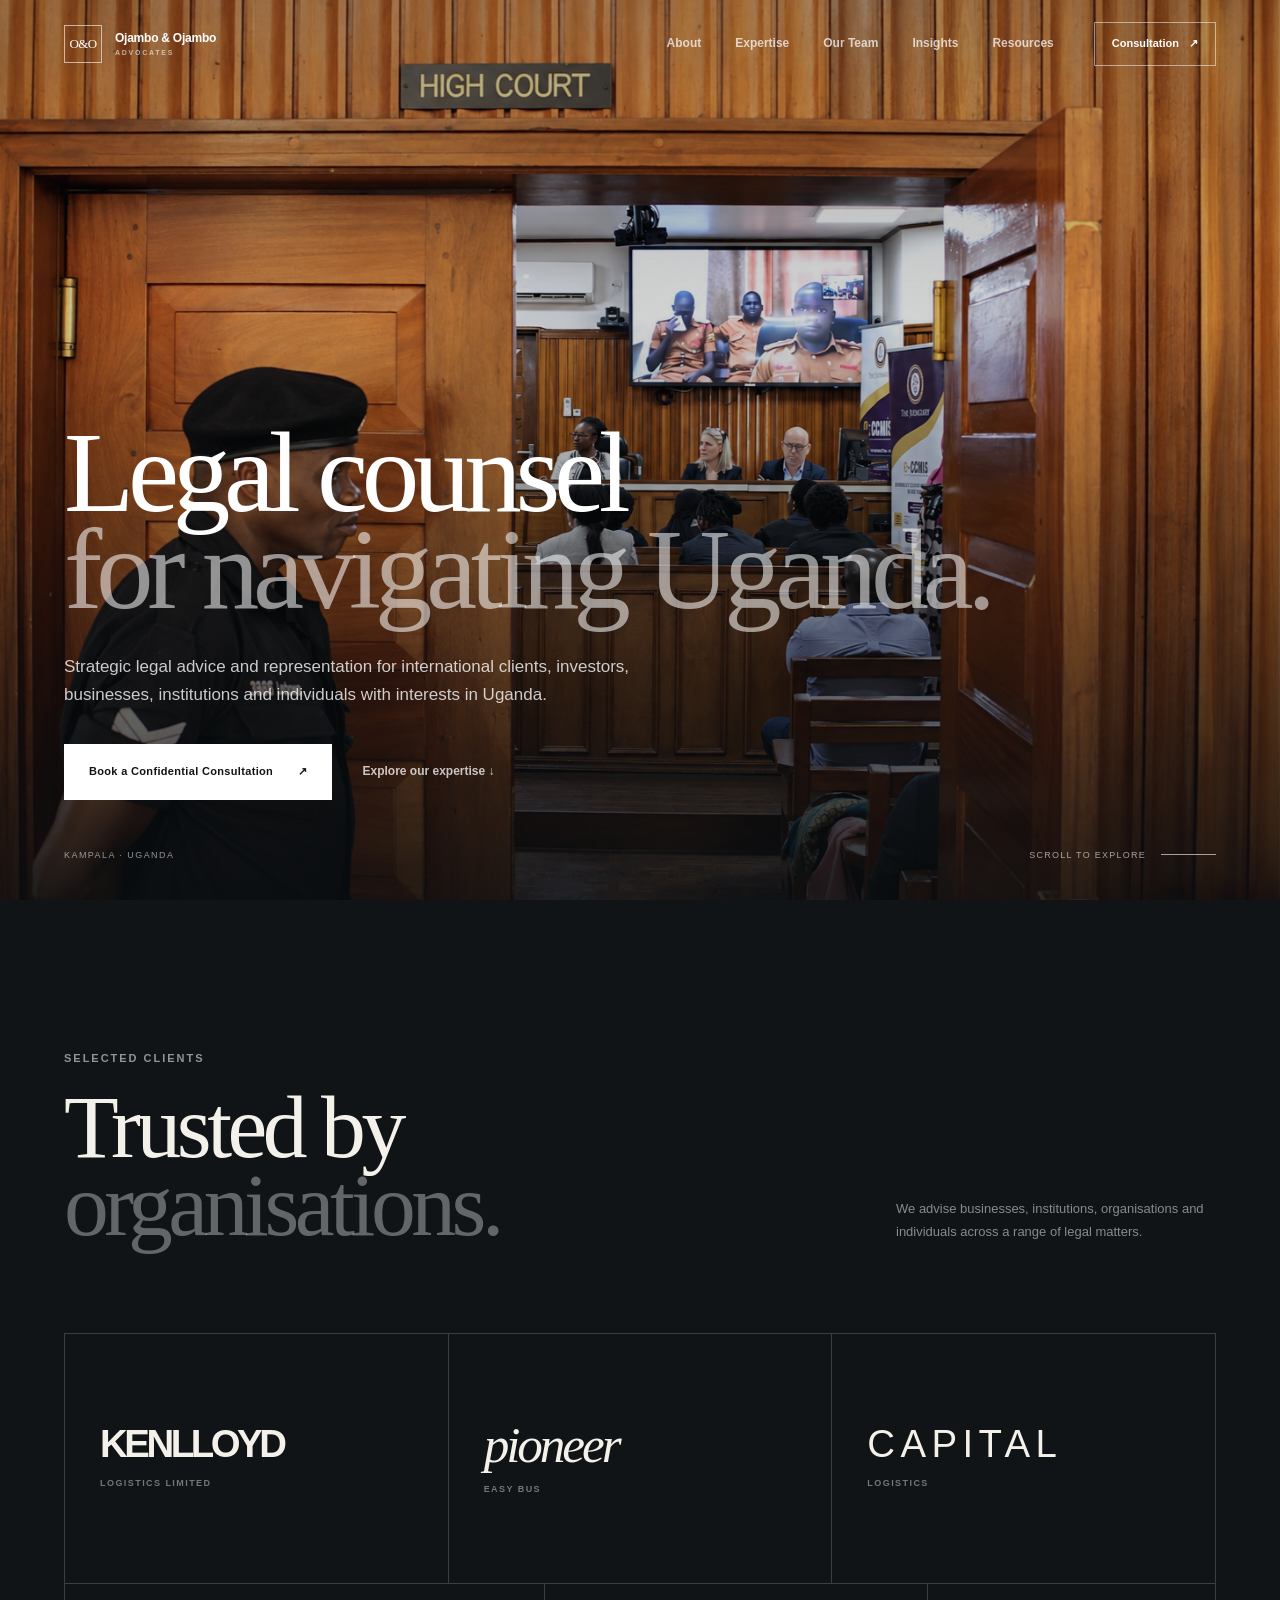
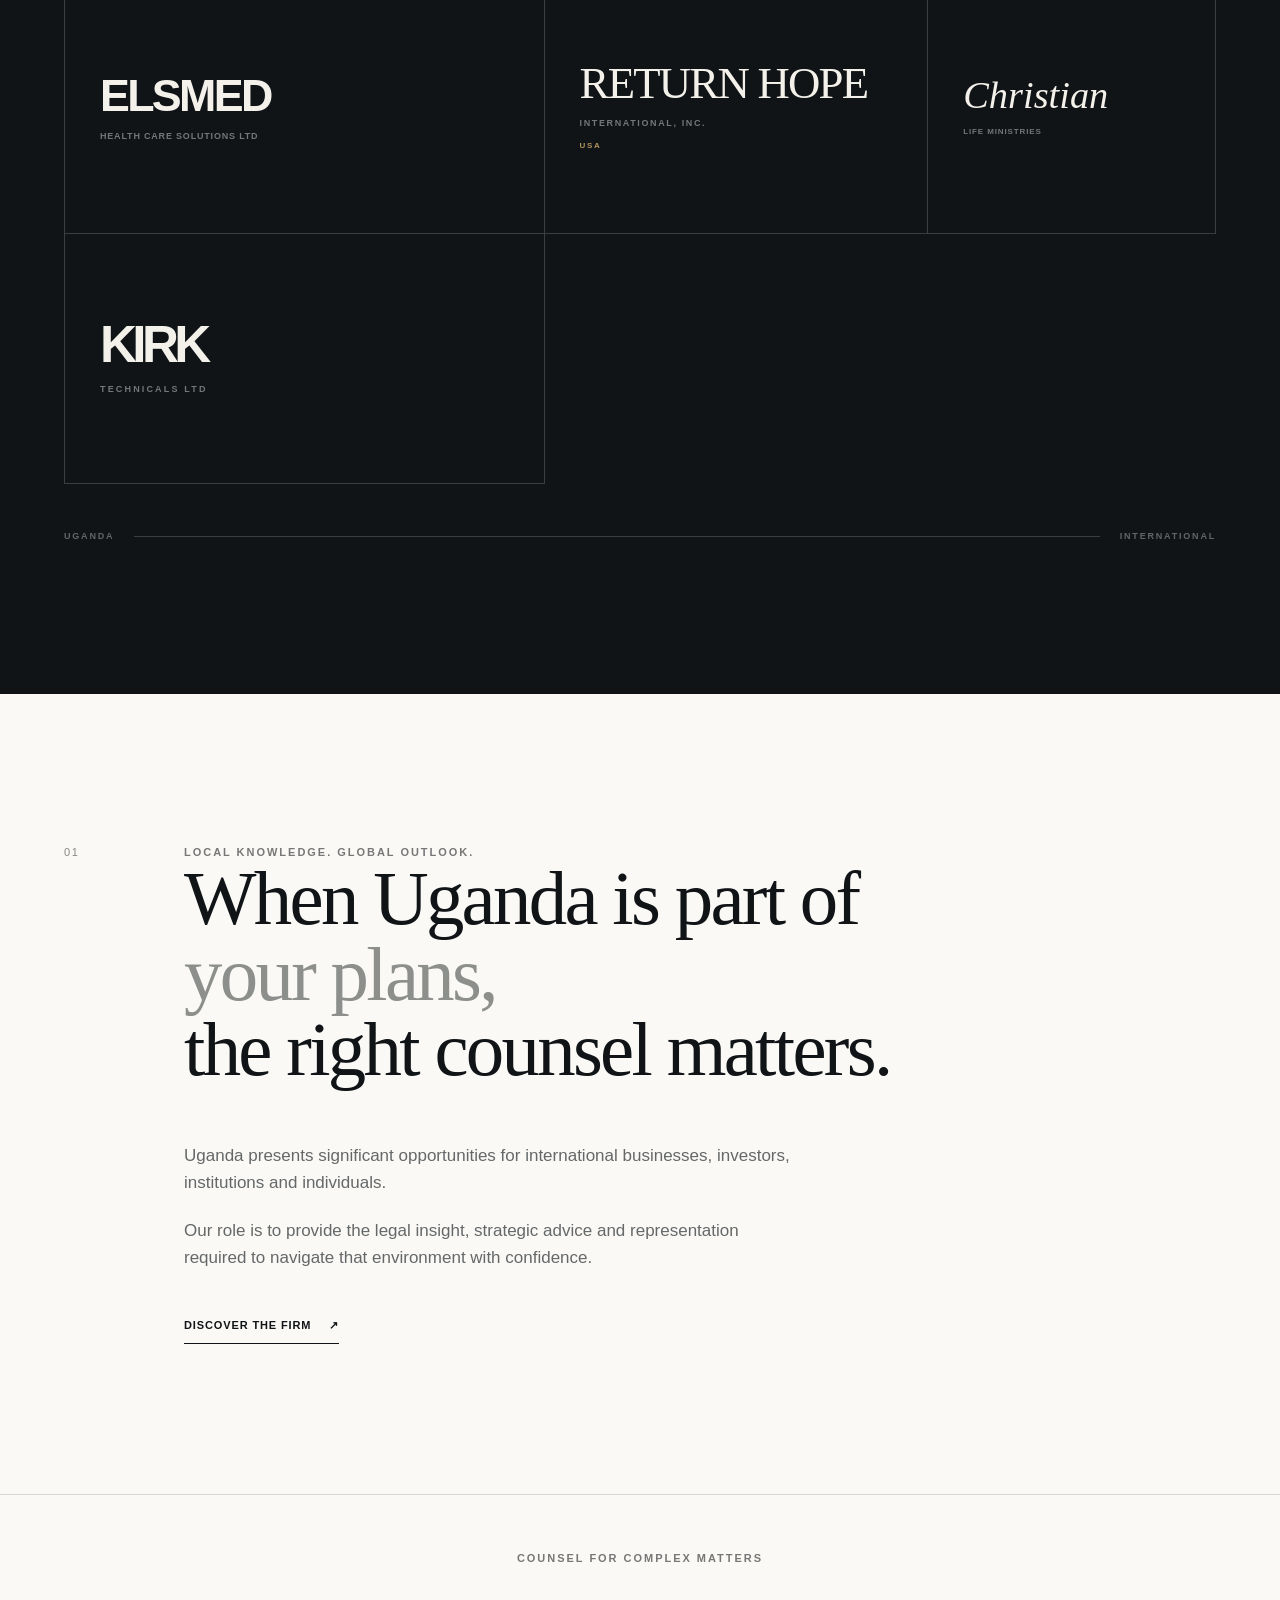
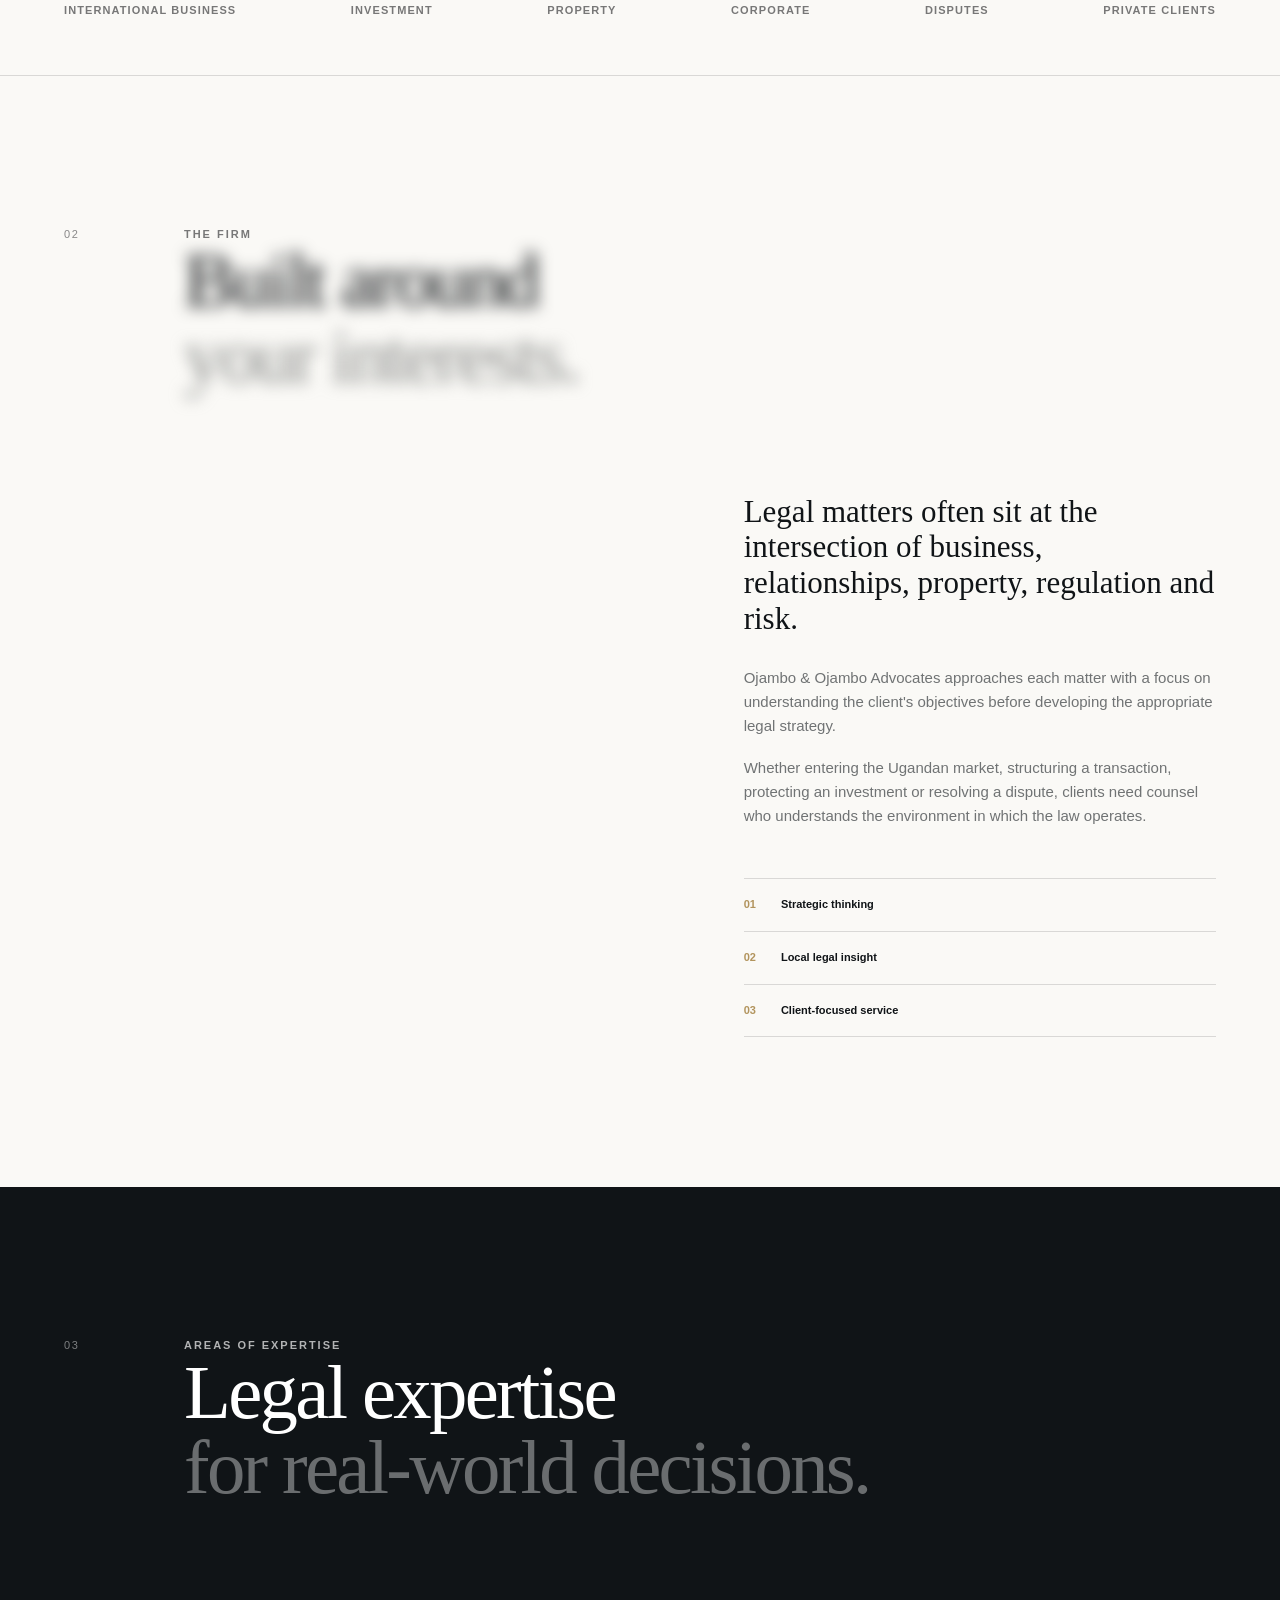
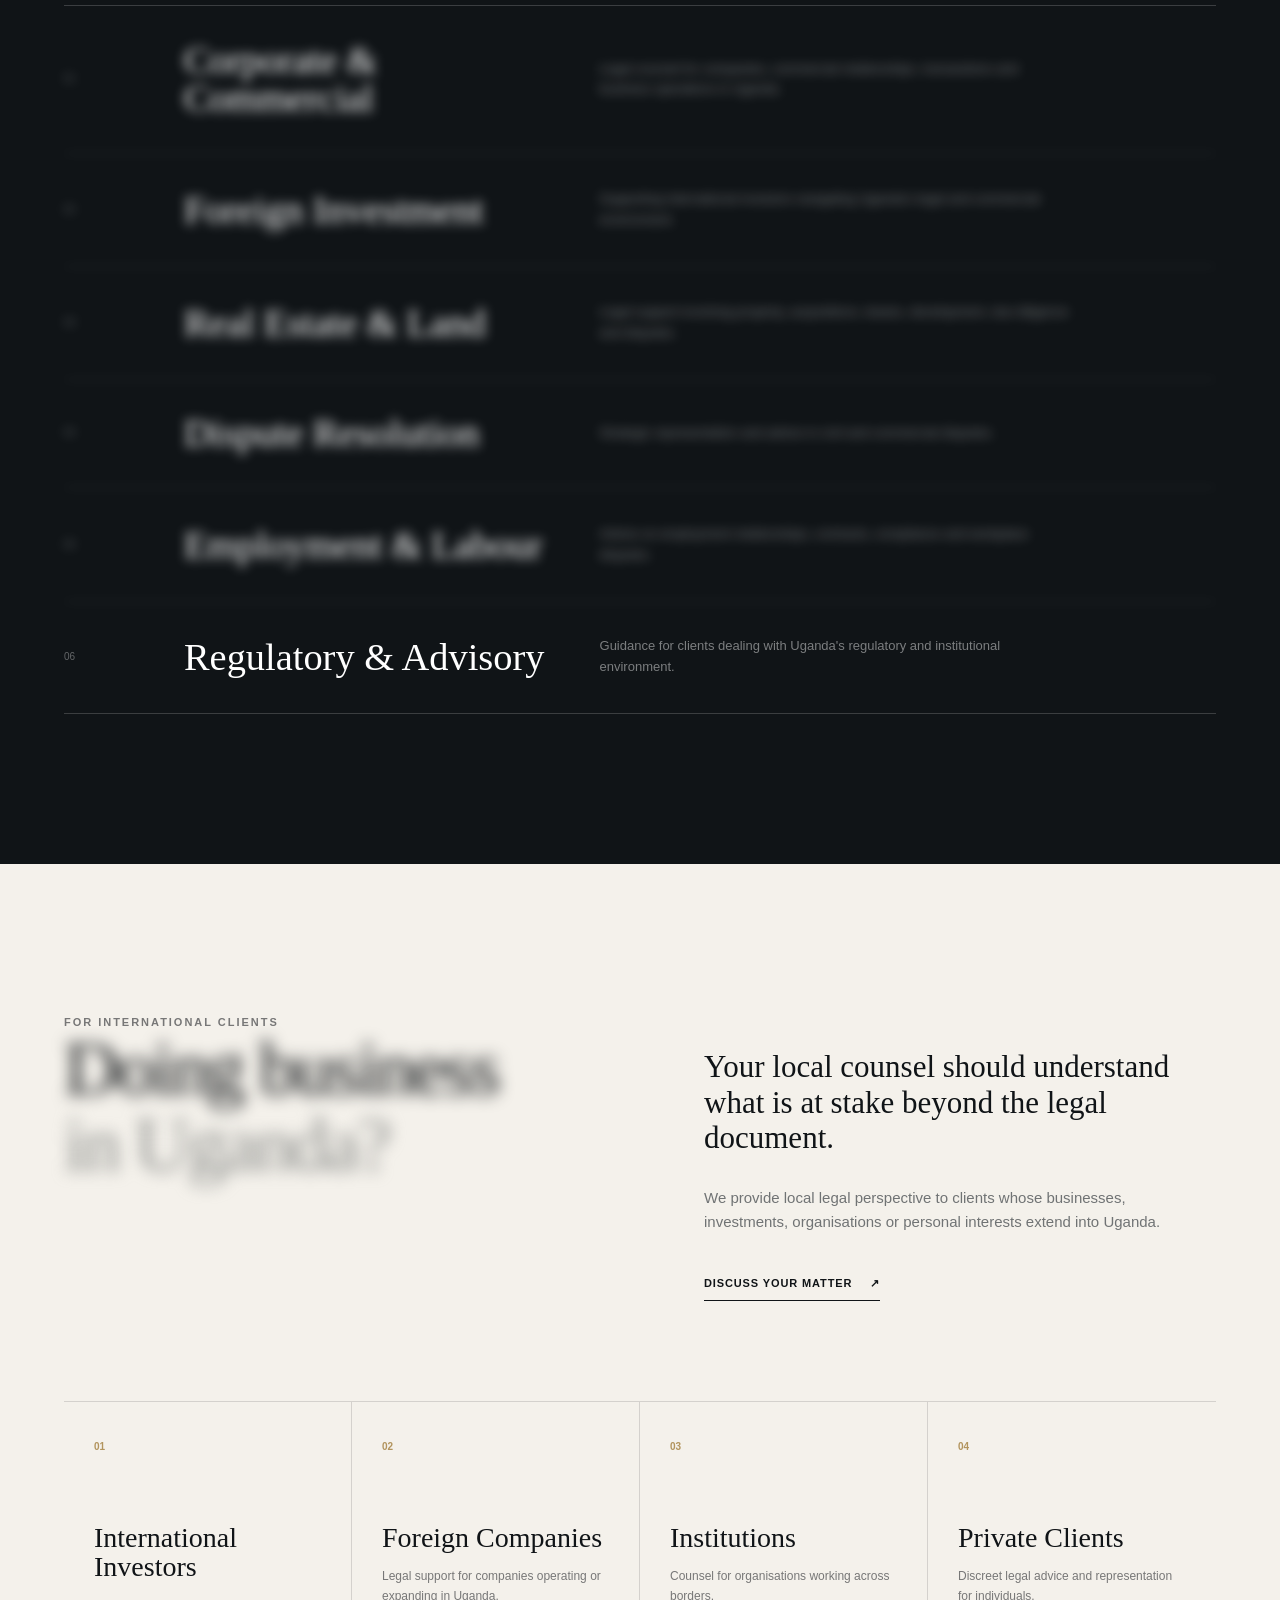
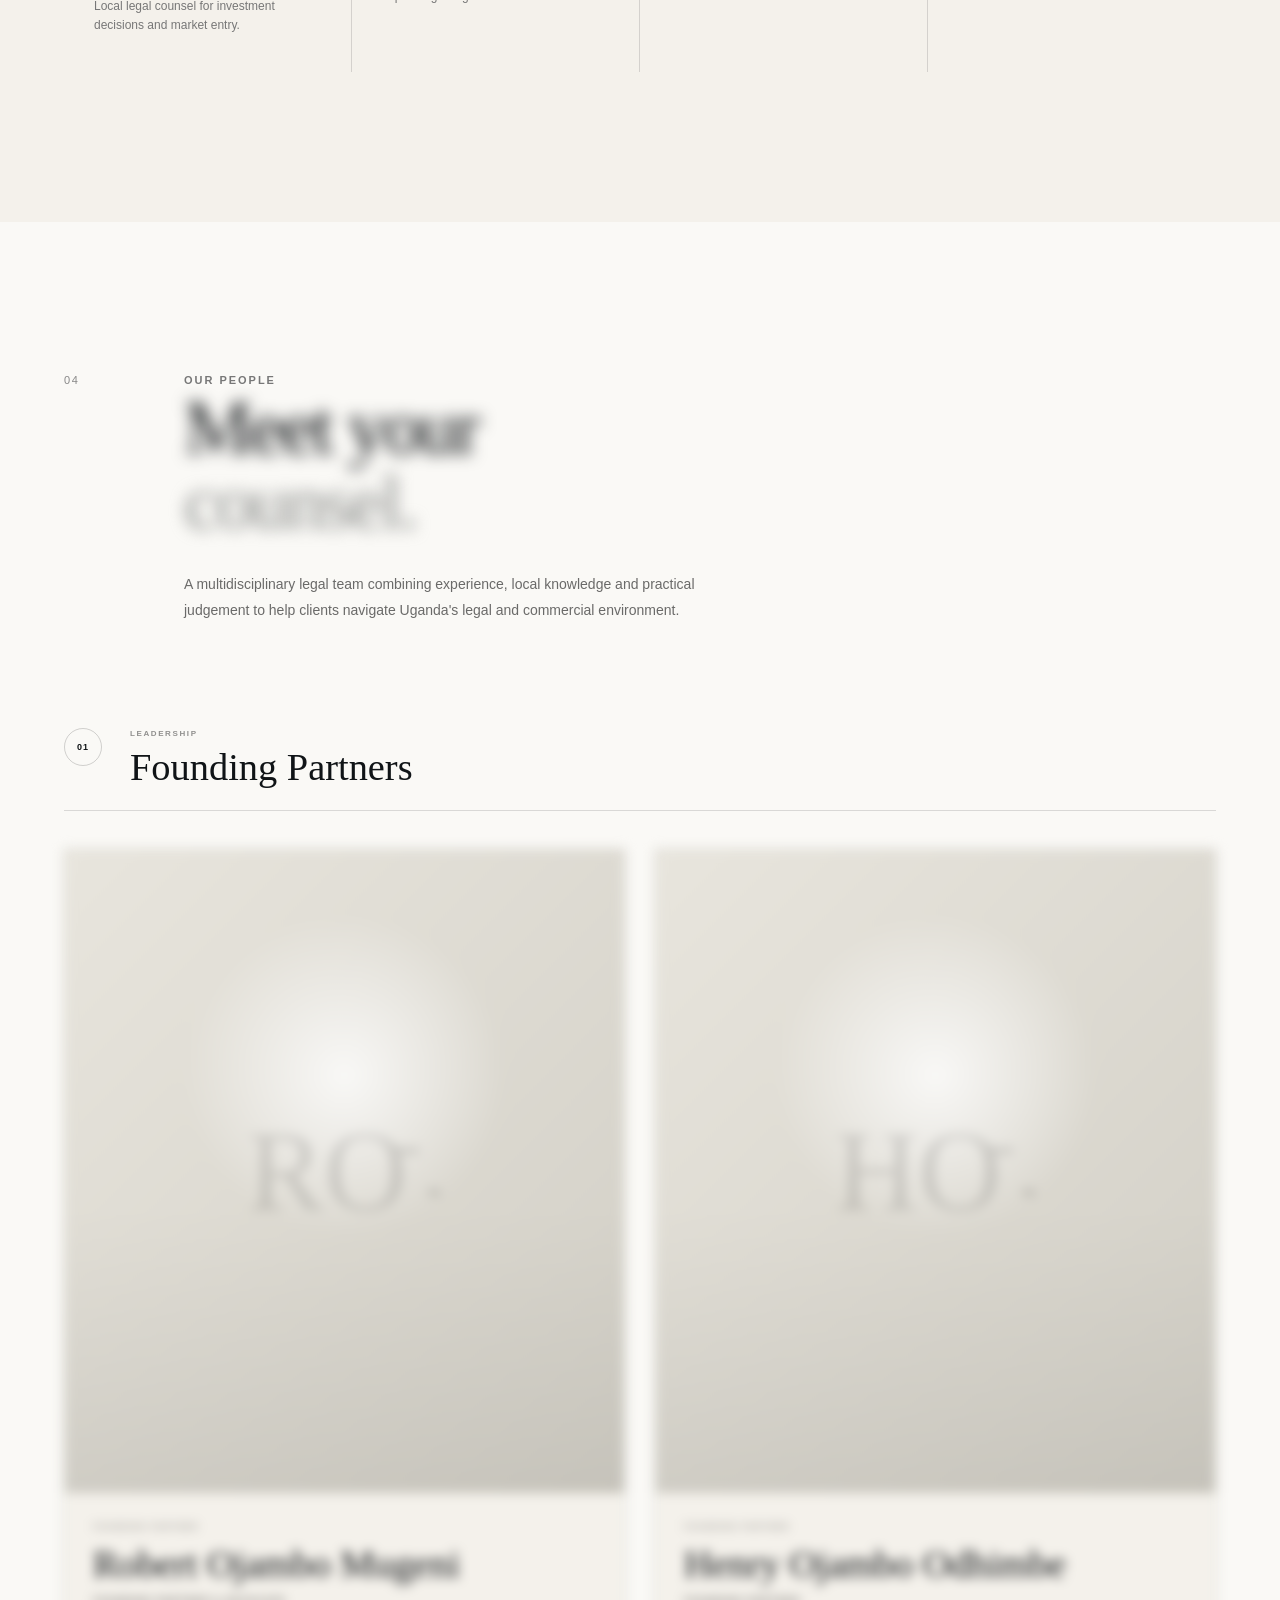
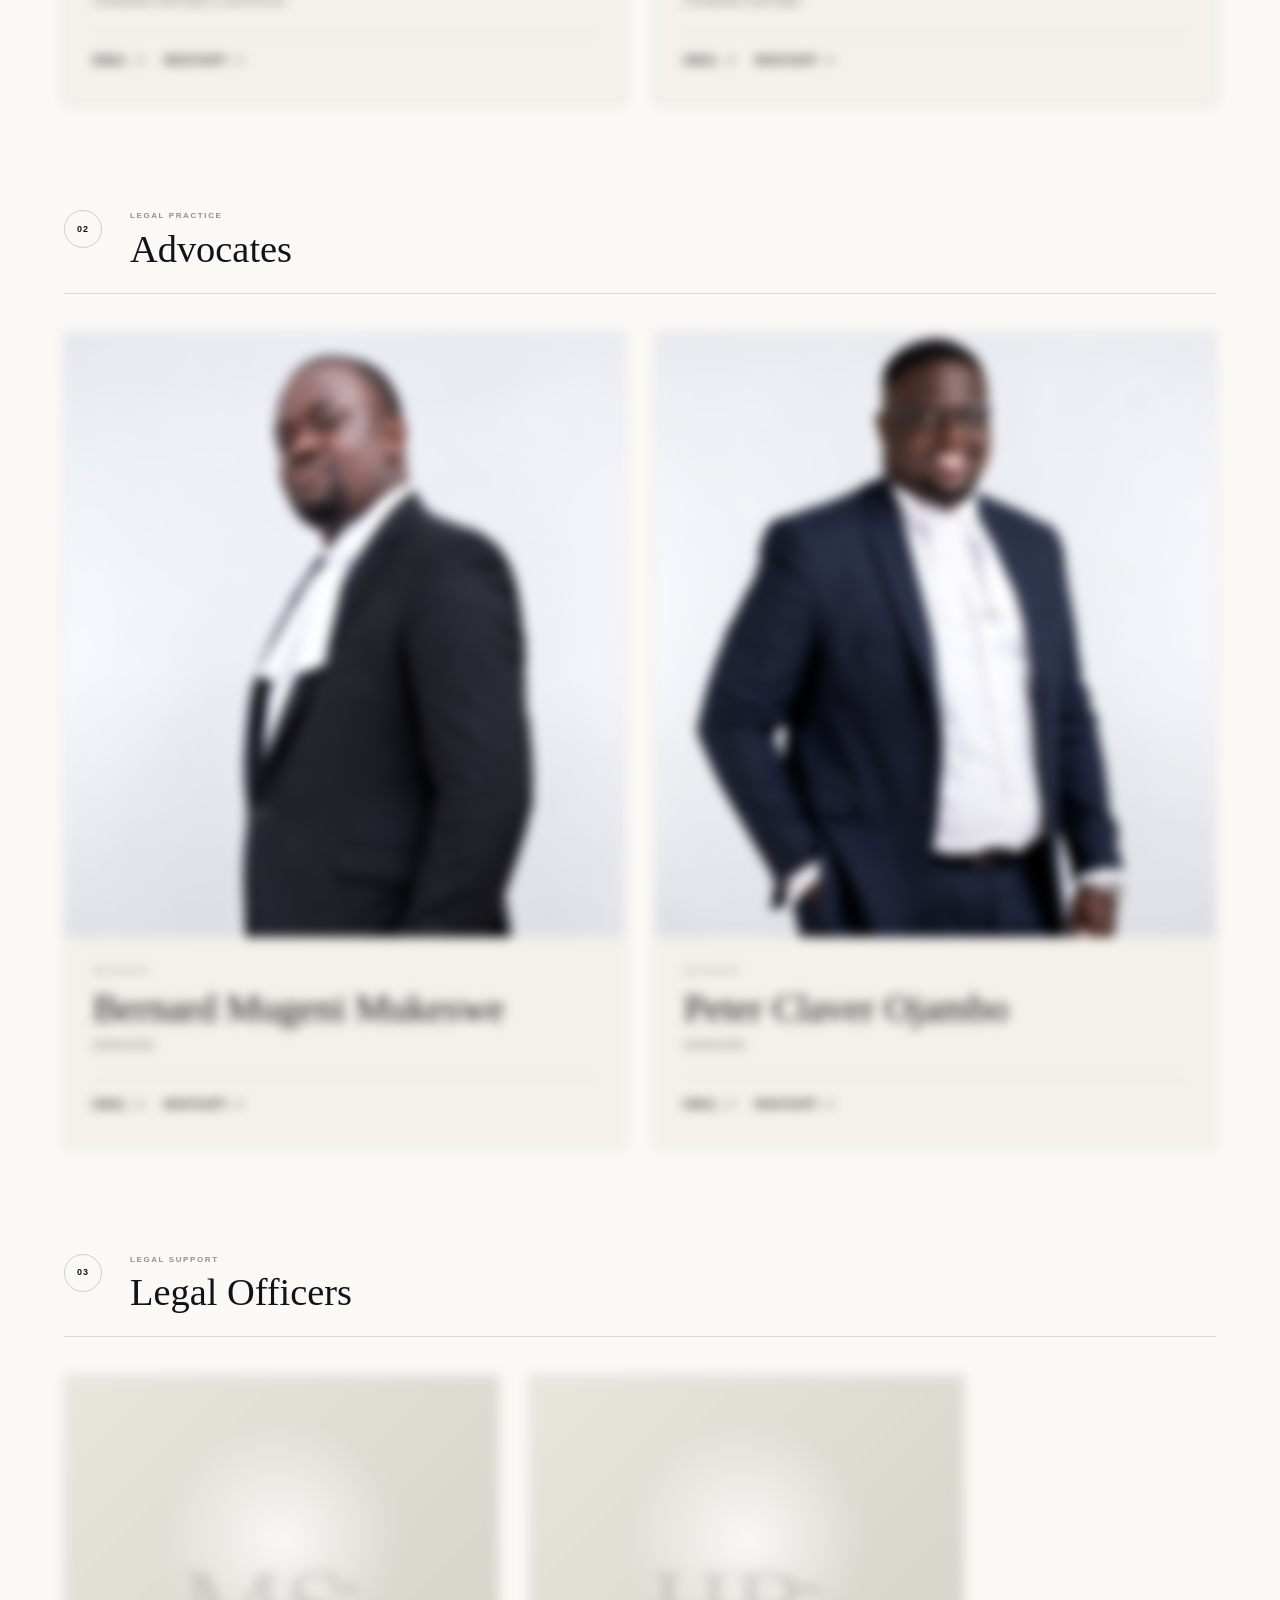
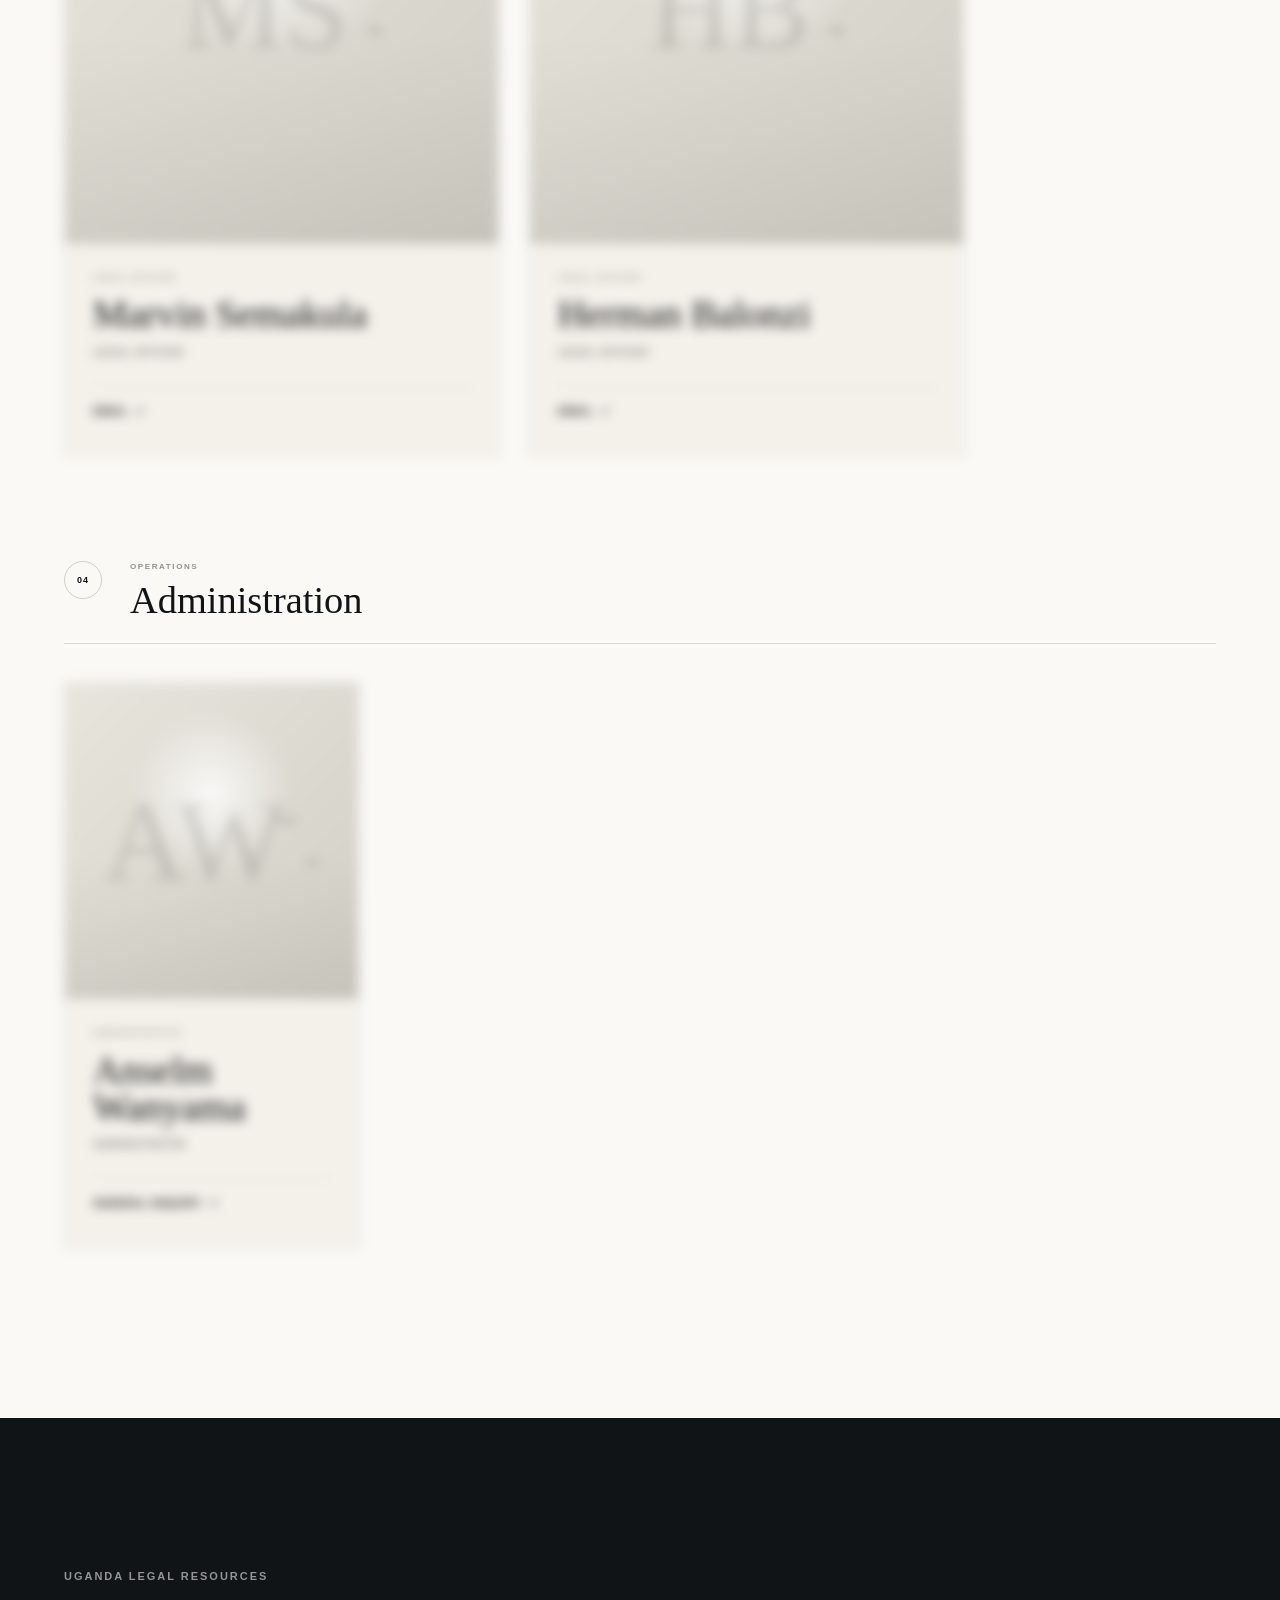
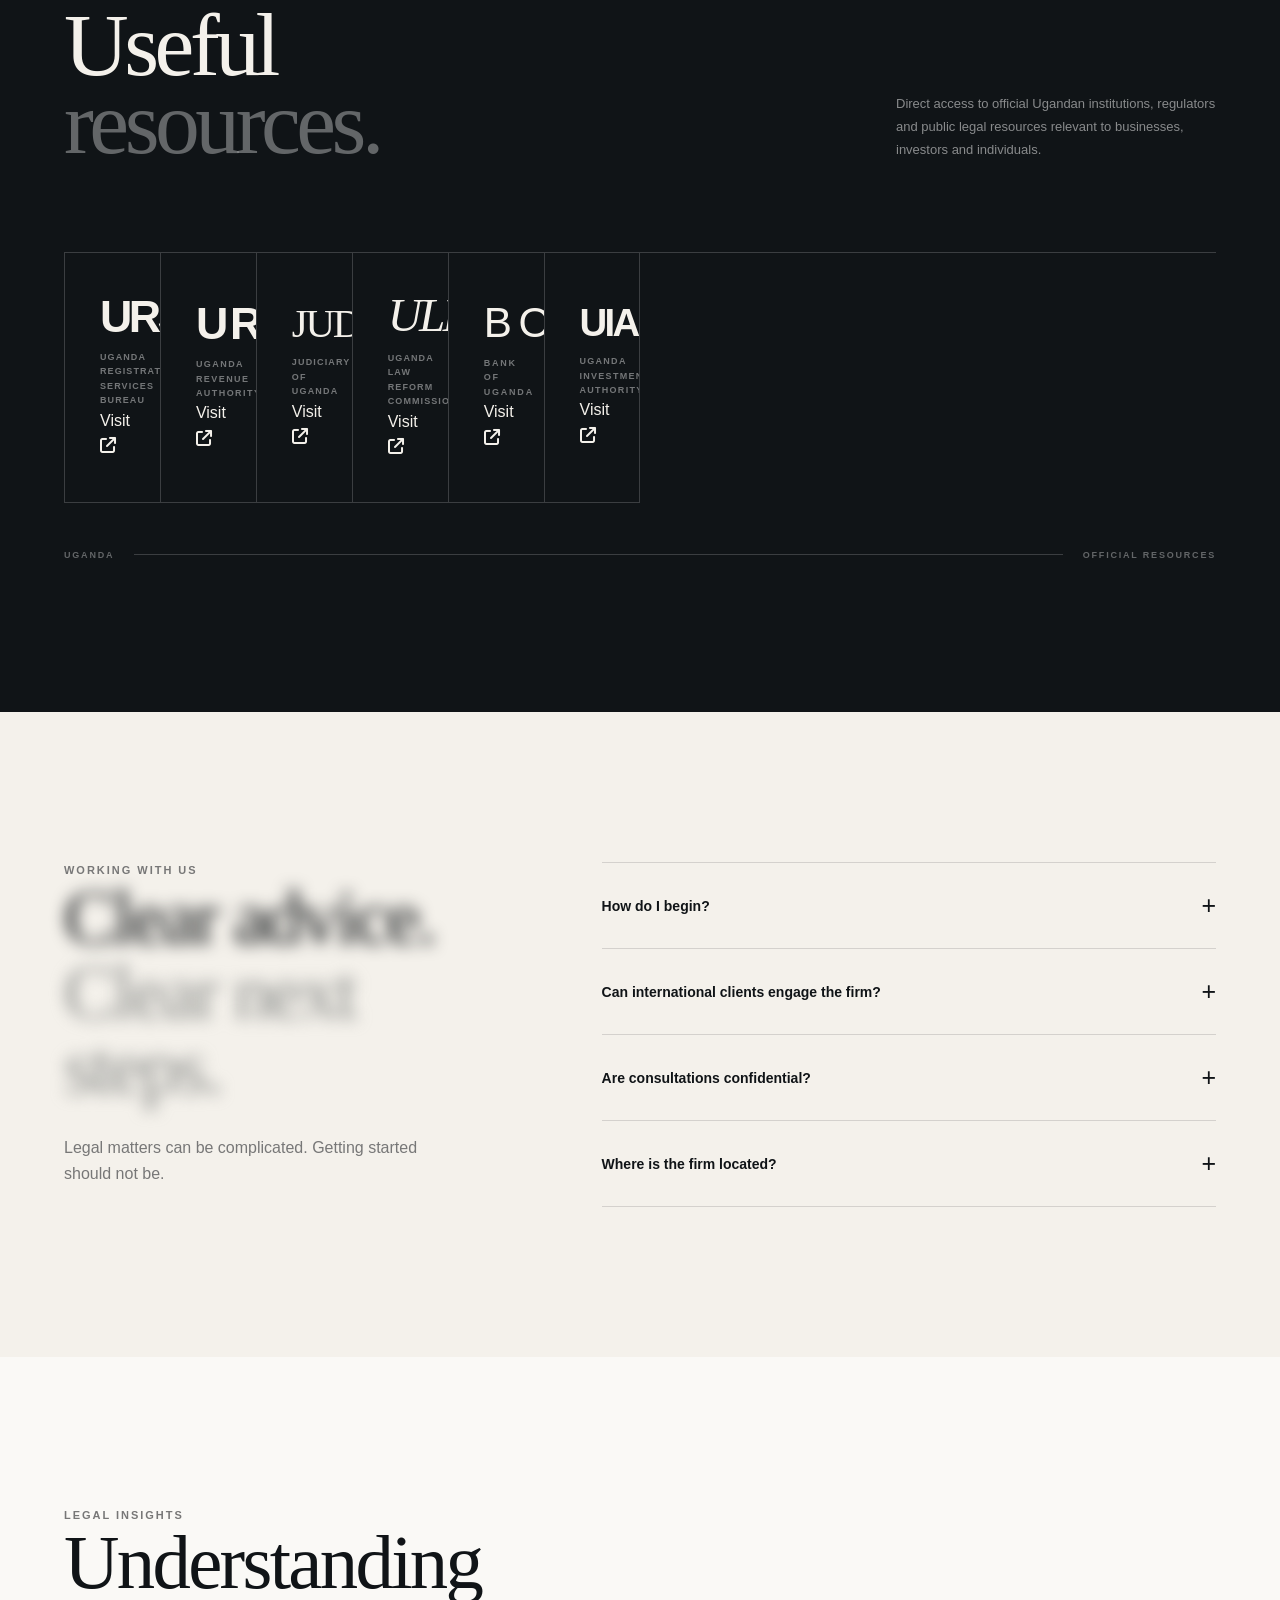
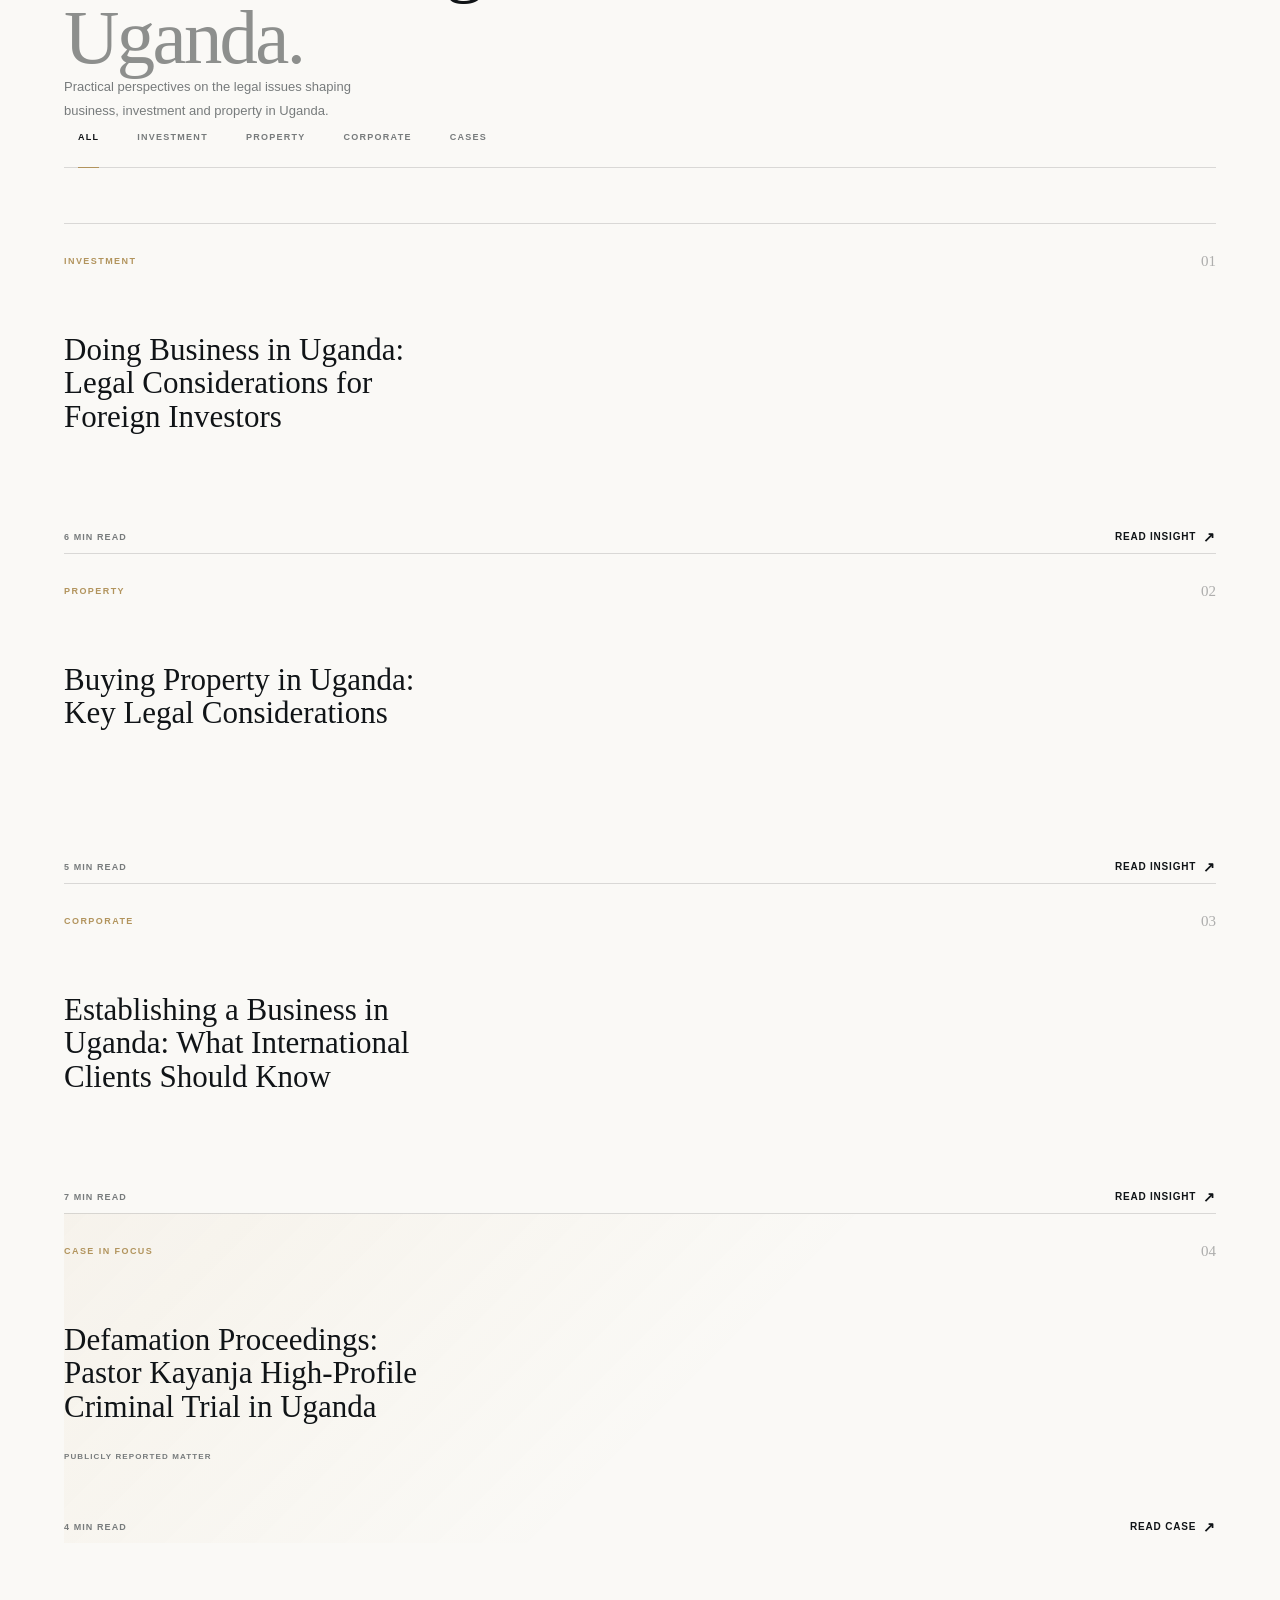
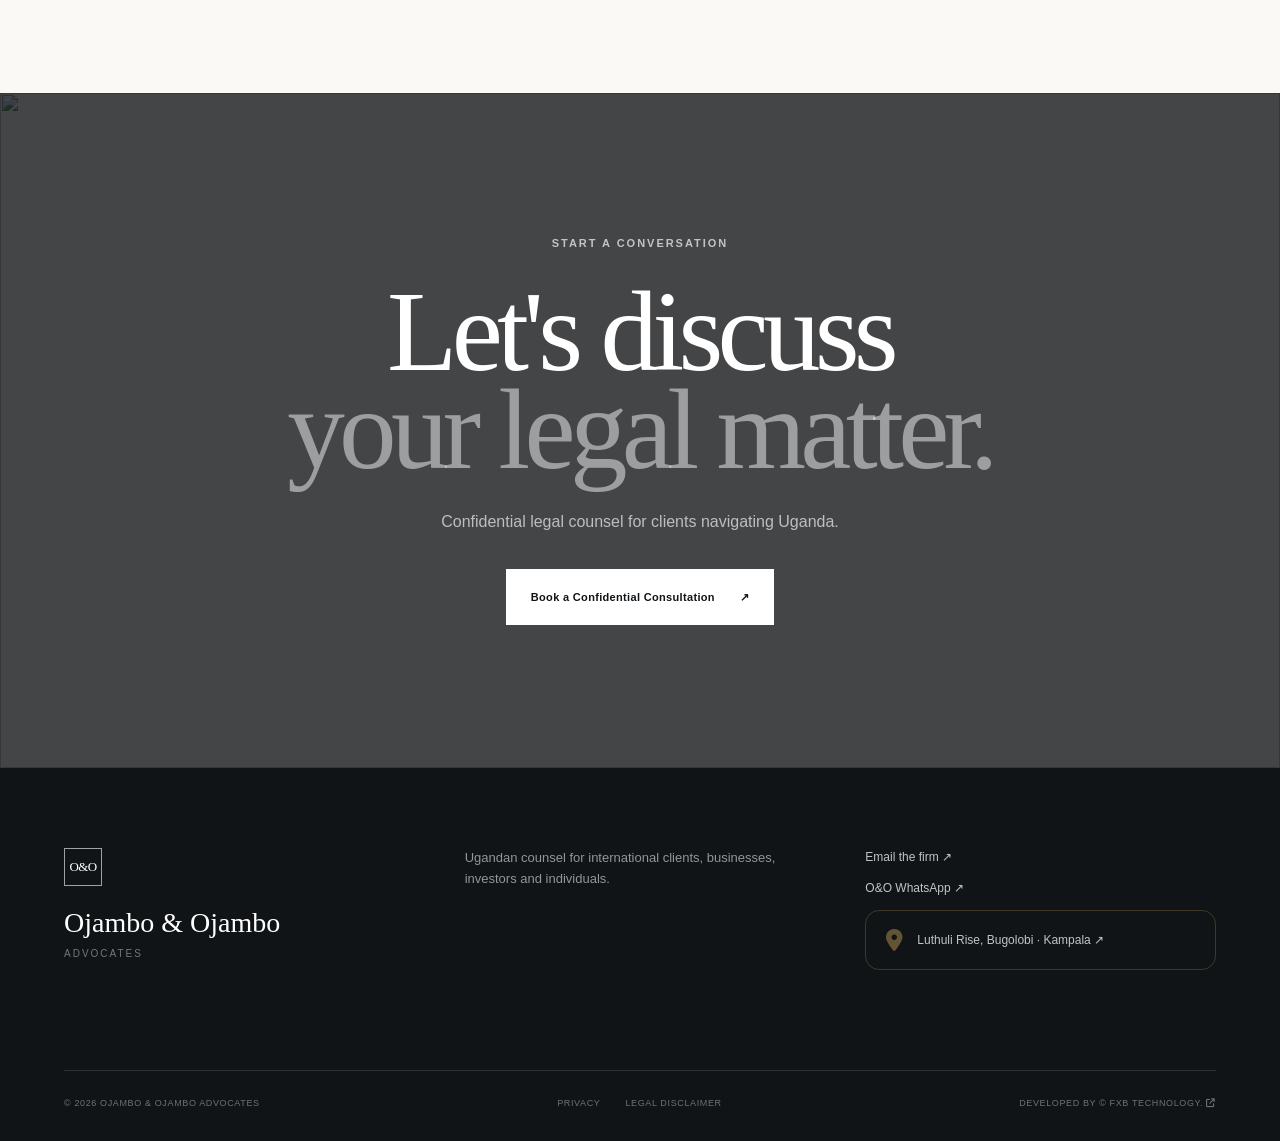
==== commit bef35a5e: "wdwdww" ====
--- a/index.html
+++ b/index.html
@@ -558,7 +558,7 @@
                 -->
 
                 <img
-                    src="https://images.unsplash.com/photo-1497366811353-6870744d04b2?auto=format&fit=crop&w=2200&q=85"
+                    src="/ChatGPT Image Sep 16, 2026, 04_45_30 PM.png"
                     alt="Professional modern office"
                 >
 
--- a/style.css
+++ b/style.css
@@ -8673,4 +8673,4389 @@
     .clients-reader-panel {
         transform: none !important;
     }
+}
+
+
+
+/* ============================================================
+   OJAMBO & OJAMBO ADVOCATES
+   PREMIUM LEGAL RESOURCES READER
+   ============================================================
+
+   The resource wall itself is NOT changed.
+
+   Clicking a resource opens this editorial reader instead
+   of immediately navigating away from the website.
+   ============================================================ */
+
+
+/* ------------------------------------------------------------
+   BODY LOCK
+   ------------------------------------------------------------ */
+
+body.resources-reader-open {
+    overflow: hidden;
+}
+
+
+/* ------------------------------------------------------------
+   READER ROOT
+   ------------------------------------------------------------ */
+
+.resources-reader {
+
+    position: fixed;
+    inset: 0;
+
+    z-index: 10002;
+
+    visibility: hidden;
+    pointer-events: none;
+
+    transition:
+        visibility 0s linear .8s;
+}
+
+
+.resources-reader.open {
+
+    visibility: visible;
+    pointer-events: auto;
+
+    transition-delay: 0s;
+}
+
+
+/* ------------------------------------------------------------
+   BACKDROP
+   ------------------------------------------------------------ */
+
+.resources-reader-backdrop {
+
+    position: absolute;
+    inset: 0;
+
+    background:
+        radial-gradient(
+            circle at 18% 20%,
+            rgba(45, 191, 248, .10),
+            transparent 35%
+        ),
+        radial-gradient(
+            circle at 82% 78%,
+            rgba(255, 255, 255, .045),
+            transparent 40%
+        ),
+        rgba(8, 11, 13, .86);
+
+    backdrop-filter: blur(18px);
+    -webkit-backdrop-filter: blur(18px);
+
+    opacity: 0;
+
+    transition:
+        opacity .65s ease;
+}
+
+
+.resources-reader.open
+.resources-reader-backdrop {
+
+    opacity: 1;
+}
+
+
+/* ------------------------------------------------------------
+   MAIN PANEL
+   ------------------------------------------------------------ */
+
+.resources-reader-panel {
+
+    position: absolute;
+
+    top: 0;
+    right: 0;
+
+    width: min(1080px, 100%);
+    height: 100%;
+
+    background: var(--cream);
+    color: var(--ink);
+
+    display: flex;
+    flex-direction: column;
+
+    transform:
+        translateX(105%)
+        scale(.985);
+
+    transform-origin: right center;
+
+    opacity: .96;
+
+    box-shadow:
+        -40px 0 100px rgba(0, 0, 0, .24);
+
+    transition:
+        transform .82s cubic-bezier(.77, 0, .18, 1),
+        opacity .5s ease;
+}
+
+
+.resources-reader.open
+.resources-reader-panel {
+
+    transform:
+        translateX(0)
+        scale(1);
+
+    opacity: 1;
+}
+
+
+/* ------------------------------------------------------------
+   HEADER
+   ------------------------------------------------------------ */
+
+.resources-reader-header {
+
+    flex: 0 0 auto;
+
+    min-height: 82px;
+
+    padding: 0 38px;
+
+    display: flex;
+    align-items: center;
+    justify-content: space-between;
+
+    border-bottom:
+        1px solid rgba(8, 11, 13, .12);
+
+    position: relative;
+    z-index: 5;
+}
+
+
+.resources-reader-brand {
+
+    display: flex;
+    align-items: center;
+
+    gap: 13px;
+
+    min-width: 0;
+}
+
+
+.resources-reader-mark {
+
+    width: 34px;
+    height: 34px;
+
+    display: grid;
+    place-items: center;
+
+    border:
+        1px solid rgba(8, 11, 13, .28);
+
+    font-size: 10px;
+    font-weight: 700;
+
+    letter-spacing: .08em;
+
+    flex: 0 0 auto;
+}
+
+
+.resources-reader-meta {
+
+    display: flex;
+    align-items: center;
+
+    gap: 18px;
+
+    min-width: 0;
+}
+
+
+.resources-reader-category {
+
+    font-size: 10px;
+    font-weight: 700;
+
+    letter-spacing: .16em;
+
+    text-transform: uppercase;
+
+    white-space: nowrap;
+}
+
+
+.resources-reader-index {
+
+    font-size: 10px;
+    font-weight: 600;
+
+    letter-spacing: .14em;
+
+    opacity: .48;
+
+    white-space: nowrap;
+}
+
+
+/* ------------------------------------------------------------
+   CLOSE BUTTON
+   ------------------------------------------------------------ */
+
+.resources-reader-close {
+
+    width: 42px;
+    height: 42px;
+
+    border:
+        1px solid rgba(8, 11, 13, .16);
+
+    background: transparent;
+
+    display: grid;
+    place-items: center;
+
+    color: var(--ink);
+
+    font-family: inherit;
+
+    font-size: 25px;
+    font-weight: 300;
+
+    line-height: 1;
+
+    cursor: pointer;
+
+    transition:
+        background .3s ease,
+        color .3s ease,
+        transform .3s ease;
+}
+
+
+.resources-reader-close:hover {
+
+    background: var(--ink);
+    color: var(--cream);
+
+    transform: rotate(90deg);
+}
+
+
+/* ------------------------------------------------------------
+   PROGRESS
+   ------------------------------------------------------------ */
+
+.resources-reader-progress {
+
+    position: absolute;
+
+    left: 0;
+    right: 0;
+
+    bottom: -1px;
+
+    height: 2px;
+
+    background:
+        rgba(8, 11, 13, .06);
+
+    z-index: 10;
+}
+
+
+.resources-reader-progress span {
+
+    display: block;
+
+    width: 0%;
+    height: 100%;
+
+    background: var(--ink);
+
+    transition:
+        width .25s ease;
+}
+
+
+/* ------------------------------------------------------------
+   SCROLL CONTENT
+   ------------------------------------------------------------ */
+
+.resources-reader-content {
+
+    flex: 1;
+
+    overflow-y: auto;
+    overflow-x: hidden;
+
+    overscroll-behavior: contain;
+
+    scrollbar-width: thin;
+
+    padding:
+        0 60px 90px;
+}
+
+
+.resources-reader-content::-webkit-scrollbar {
+
+    width: 5px;
+}
+
+
+.resources-reader-content::-webkit-scrollbar-track {
+
+    background: transparent;
+}
+
+
+.resources-reader-content::-webkit-scrollbar-thumb {
+
+    background:
+        rgba(8, 11, 13, .25);
+}
+
+
+/* ------------------------------------------------------------
+   HERO
+   ------------------------------------------------------------ */
+
+.resources-reader-visual {
+
+    position: relative;
+
+    min-height: 430px;
+
+    margin:
+        0 -60px;
+
+    padding: 60px;
+
+    overflow: hidden;
+
+    background: var(--ink);
+    color: var(--cream);
+
+    display: flex;
+    flex-direction: column;
+    justify-content: flex-end;
+}
+
+
+/* ------------------------------------------------------------
+   EDITORIAL GRID
+   ------------------------------------------------------------ */
+
+.resources-reader-visual-grid {
+
+    position: absolute;
+
+    inset: 0;
+
+    background-image:
+        linear-gradient(
+            rgba(255,255,255,.055) 1px,
+            transparent 1px
+        ),
+        linear-gradient(
+            90deg,
+            rgba(255,255,255,.055) 1px,
+            transparent 1px
+        );
+
+    background-size:
+        72px 72px;
+
+    opacity: .65;
+
+    pointer-events: none;
+}
+
+
+.resources-reader-visual-grid::after {
+
+    content: "";
+
+    position: absolute;
+
+    inset: 0;
+
+    background:
+        radial-gradient(
+            circle at 75% 35%,
+            rgba(45, 191, 248, .18),
+            transparent 34%
+        ),
+        linear-gradient(
+            135deg,
+            transparent 0%,
+            rgba(255,255,255,.025) 50%,
+            transparent 100%
+        );
+}
+
+
+/* ------------------------------------------------------------
+   RESOURCE WORDMARK
+   ------------------------------------------------------------ */
+
+.resources-reader-wordmark {
+
+    position: relative;
+
+    z-index: 2;
+
+    max-width: 90%;
+
+    font-size:
+        clamp(52px, 8vw, 108px);
+
+    font-weight: 800;
+
+    line-height: .86;
+
+    letter-spacing: -.065em;
+
+    text-transform: uppercase;
+
+    word-break: break-word;
+}
+
+
+.resources-reader-submark {
+
+    position: relative;
+
+    z-index: 2;
+
+    margin-top: 16px;
+
+    font-size:
+        clamp(11px, 1.2vw, 15px);
+
+    font-weight: 600;
+
+    letter-spacing: .22em;
+
+    text-transform: uppercase;
+
+    opacity: .62;
+}
+
+
+.resources-reader-country {
+
+    position: absolute;
+
+    top: 58px;
+    left: 60px;
+
+    z-index: 2;
+
+    font-size: 10px;
+
+    font-weight: 700;
+
+    letter-spacing: .18em;
+
+    text-transform: uppercase;
+
+    opacity: .58;
+}
+
+
+.resources-reader-visual-label {
+
+    position: absolute;
+
+    right: 60px;
+    bottom: 60px;
+
+    z-index: 2;
+
+    font-size: 9px;
+
+    font-weight: 700;
+
+    letter-spacing: .2em;
+
+    text-transform: uppercase;
+
+    opacity: .48;
+}
+
+
+.resources-reader-big-number {
+
+    position: absolute;
+
+    top: 28px;
+    right: 50px;
+
+    z-index: 1;
+
+    font-size:
+        clamp(110px, 18vw, 220px);
+
+    font-weight: 800;
+
+    line-height: .8;
+
+    letter-spacing: -.08em;
+
+    color: transparent;
+
+    -webkit-text-stroke:
+        1px rgba(255,255,255,.13);
+
+    user-select: none;
+}
+
+
+/* ------------------------------------------------------------
+   INTRO
+   ------------------------------------------------------------ */
+
+.resources-reader-intro {
+
+    max-width: 850px;
+
+    padding:
+        82px 0 78px;
+
+    border-bottom:
+        1px solid rgba(8, 11, 13, .12);
+}
+
+
+.resources-reader-kicker {
+
+    margin: 0 0 22px;
+
+    font-size: 10px;
+
+    font-weight: 700;
+
+    letter-spacing: .18em;
+
+    text-transform: uppercase;
+
+    opacity: .52;
+}
+
+
+.resources-reader-intro h1 {
+
+    margin: 0;
+
+    font-size:
+        clamp(42px, 6vw, 76px);
+
+    line-height: .95;
+
+    letter-spacing: -.045em;
+
+    font-weight: 700;
+}
+
+
+.resources-reader-lead {
+
+    max-width: 690px;
+
+    margin: 30px 0 0;
+
+    font-size:
+        clamp(18px, 2vw, 24px);
+
+    line-height: 1.55;
+
+    letter-spacing: -.015em;
+
+    opacity: .68;
+}
+
+
+/* ------------------------------------------------------------
+   GENERAL SECTIONS
+   ------------------------------------------------------------ */
+
+.resources-reader-section {
+
+    display: grid;
+
+    grid-template-columns:
+        80px minmax(0, 1fr);
+
+    gap: 30px;
+
+    padding:
+        72px 0;
+
+    border-bottom:
+        1px solid rgba(8, 11, 13, .12);
+}
+
+
+.resources-reader-section-number {
+
+    font-size: 10px;
+
+    font-weight: 700;
+
+    letter-spacing: .12em;
+
+    opacity: .38;
+}
+
+
+.resources-reader-section-label {
+
+    margin: 0 0 20px;
+
+    font-size: 10px;
+
+    font-weight: 700;
+
+    letter-spacing: .18em;
+
+    text-transform: uppercase;
+
+    opacity: .48;
+}
+
+
+/* ------------------------------------------------------------
+   BODY COPY
+   ------------------------------------------------------------ */
+
+.resources-reader-body {
+
+    max-width: 760px;
+}
+
+
+.resources-reader-body p {
+
+    margin: 0 0 24px;
+
+    font-size: 18px;
+
+    line-height: 1.8;
+
+    letter-spacing: -.01em;
+
+    opacity: .78;
+}
+
+
+.resources-reader-body p:last-child {
+
+    margin-bottom: 0;
+}
+
+
+/* ------------------------------------------------------------
+   FOCUS LIST
+   ------------------------------------------------------------ */
+
+.resources-focus-list {
+
+    border-top:
+        1px solid rgba(8, 11, 13, .12);
+}
+
+
+.resources-focus-item {
+
+    display: grid;
+
+    grid-template-columns:
+        48px minmax(0, 1fr) 30px;
+
+    align-items: center;
+
+    min-height: 72px;
+
+    border-bottom:
+        1px solid rgba(8, 11, 13, .12);
+
+    transition:
+        padding .35s ease,
+        background .35s ease;
+}
+
+
+.resources-focus-item span {
+
+    font-size: 9px;
+
+    font-weight: 700;
+
+    letter-spacing: .12em;
+
+    opacity: .38;
+}
+
+
+.resources-focus-item strong {
+
+    font-size: 15px;
+
+    font-weight: 700;
+
+    letter-spacing: -.01em;
+}
+
+
+.resources-focus-item i {
+
+    font-style: normal;
+
+    font-size: 18px;
+
+    opacity: .38;
+
+    transition:
+        transform .3s ease,
+        opacity .3s ease;
+}
+
+
+.resources-focus-item:hover {
+
+    padding-left: 10px;
+
+    background:
+        rgba(8, 11, 13, .025);
+}
+
+
+.resources-focus-item:hover i {
+
+    transform:
+        translate(4px, -4px);
+
+    opacity: 1;
+}
+
+
+/* ------------------------------------------------------------
+   DARK O&O CONTEXT BLOCK
+   ------------------------------------------------------------ */
+
+.resources-reader-context {
+
+    display: grid;
+
+    grid-template-columns:
+        80px minmax(0, 1fr);
+
+    gap: 30px;
+
+    margin:
+        72px 0;
+
+    padding:
+        60px;
+
+    background: var(--ink);
+
+    color: var(--cream);
+
+    position: relative;
+
+    overflow: hidden;
+}
+
+
+.resources-reader-context::after {
+
+    content: "";
+
+    position: absolute;
+
+    width: 280px;
+    height: 280px;
+
+    right: -100px;
+    top: -100px;
+
+    border:
+        1px solid rgba(255,255,255,.08);
+
+    border-radius: 50%;
+}
+
+
+.resources-reader-context-number {
+
+    font-size: 10px;
+
+    font-weight: 700;
+
+    letter-spacing: .12em;
+
+    opacity: .35;
+}
+
+
+.resources-reader-context .resources-reader-section-label {
+
+    color: var(--cream);
+
+    opacity: .45;
+}
+
+
+.resources-reader-context h2 {
+
+    max-width: 700px;
+
+    margin: 0 0 24px;
+
+    font-family: var(--serif);
+
+    font-size:
+        clamp(34px, 4.5vw, 58px);
+
+    font-weight: 400;
+
+    line-height: .98;
+
+    letter-spacing: -.04em;
+}
+
+
+.resources-reader-context p {
+
+    max-width: 650px;
+
+    margin: 0;
+
+    font-size: 17px;
+
+    line-height: 1.75;
+
+    color:
+        rgba(244,241,235,.66);
+}
+
+
+/* ------------------------------------------------------------
+   OFFICIAL WEBSITE BLOCK
+   ------------------------------------------------------------ */
+
+.resources-reader-resource {
+
+    padding:
+        72px 0;
+
+    border-top:
+        1px solid rgba(8, 11, 13, .12);
+
+    border-bottom:
+        1px solid rgba(8, 11, 13, .12);
+
+    display: grid;
+
+    grid-template-columns:
+        minmax(0, 1fr) 340px;
+
+    gap: 50px;
+
+    align-items: end;
+}
+
+
+.resources-reader-resource h2 {
+
+    margin: 0;
+
+    font-family: var(--serif);
+
+    font-size:
+        clamp(38px, 5vw, 66px);
+
+    line-height: .96;
+
+    letter-spacing: -.045em;
+
+    font-weight: 400;
+}
+
+
+.resources-reader-resource h2 span {
+
+    display: block;
+
+    color: #8d8f8d;
+}
+
+
+.resources-official-link {
+
+    min-height: 76px;
+
+    padding:
+        0 24px;
+
+    display: grid;
+
+    grid-template-columns:
+        50px minmax(0, 1fr) 30px;
+
+    align-items: center;
+
+    gap: 14px;
+
+    border:
+        1px solid rgba(8, 11, 13, .18);
+
+    color: var(--ink);
+
+    transition:
+        background .3s ease,
+        color .3s ease,
+        transform .3s ease;
+}
+
+
+.resources-official-link:hover {
+
+    background: var(--ink);
+
+    color: var(--cream);
+
+    transform:
+        translateY(-4px);
+}
+
+
+.resources-resource-code {
+
+    font-size: 9px;
+
+    font-weight: 800;
+
+    letter-spacing: .15em;
+
+    opacity: .45;
+}
+
+
+.resources-resource-name {
+
+    font-size: 13px;
+
+    font-weight: 700;
+
+    line-height: 1.3;
+}
+
+
+.resources-resource-arrow {
+
+    font-size: 18px;
+
+    transition:
+        transform .3s ease;
+}
+
+
+.resources-official-link:hover
+.resources-resource-arrow {
+
+    transform:
+        translate(4px, -4px);
+}
+
+
+/* ------------------------------------------------------------
+   CTA
+   ------------------------------------------------------------ */
+
+.resources-reader-cta {
+
+    margin-top: 72px;
+
+    padding: 60px;
+
+    background:
+        #e9e5dd;
+
+    display: grid;
+
+    grid-template-columns:
+        minmax(0, 1fr) auto;
+
+    gap: 40px;
+
+    align-items: center;
+}
+
+
+.resources-reader-cta h2 {
+
+    margin: 0;
+
+    font-family: var(--serif);
+
+    font-size:
+        clamp(36px, 4vw, 56px);
+
+    line-height: .98;
+
+    letter-spacing: -.04em;
+
+    font-weight: 400;
+}
+
+
+.resources-reader-cta h2 span {
+
+    display: block;
+
+    color: #888a88;
+}
+
+
+.resources-reader-cta-button {
+
+    min-height: 58px;
+
+    padding:
+        0 24px;
+
+    background: var(--ink);
+
+    color: var(--cream);
+
+    display: inline-flex;
+
+    align-items: center;
+    justify-content: center;
+
+    gap: 28px;
+
+    font-size: 11px;
+
+    font-weight: 800;
+
+    white-space: nowrap;
+
+    transition:
+        transform .3s ease,
+        background .3s ease;
+}
+
+
+.resources-reader-cta-button:hover {
+
+    transform:
+        translateY(-3px);
+
+    background:
+        var(--gold);
+}
+
+
+/* ------------------------------------------------------------
+   FOOTER NAVIGATION
+   ------------------------------------------------------------ */
+
+.resources-reader-footer {
+
+    flex: 0 0 auto;
+
+    min-height: 96px;
+
+    padding:
+        0 38px;
+
+    border-top:
+        1px solid rgba(8, 11, 13, .12);
+
+    display: grid;
+
+    grid-template-columns:
+        1fr auto 1fr;
+
+    align-items: center;
+
+    gap: 30px;
+}
+
+
+.resources-reader-nav {
+
+    border: 0;
+
+    background: transparent;
+
+    color: var(--ink);
+
+    display: flex;
+
+    align-items: center;
+
+    gap: 16px;
+
+    text-align: left;
+
+    cursor: pointer;
+
+    padding: 12px 0;
+
+    font-family: inherit;
+}
+
+
+.resources-reader-nav-next {
+
+    justify-content: flex-end;
+
+    text-align: right;
+}
+
+
+.resources-reader-nav small {
+
+    display: block;
+
+    margin-bottom: 4px;
+
+    font-size: 8px;
+
+    font-weight: 700;
+
+    letter-spacing: .16em;
+
+    opacity: .4;
+}
+
+
+.resources-reader-nav strong {
+
+    font-size: 12px;
+
+    font-weight: 700;
+}
+
+
+.resources-reader-nav-arrow {
+
+    font-size: 22px;
+
+    opacity: .45;
+
+    transition:
+        transform .3s ease,
+        opacity .3s ease;
+}
+
+
+.resources-reader-nav:hover
+.resources-reader-nav-arrow {
+
+    opacity: 1;
+}
+
+
+.resources-reader-nav:hover:first-child
+.resources-reader-nav-arrow {
+
+    transform:
+        translateX(-4px);
+}
+
+
+.resources-reader-nav:hover
+.resources-reader-nav-next
+.resources-reader-nav-arrow {
+
+    transform:
+        translateX(4px);
+}
+
+
+.resources-reader-footer-center {
+
+    font-size: 8px;
+
+    font-weight: 700;
+
+    letter-spacing: .18em;
+
+    text-transform: uppercase;
+
+    opacity: .35;
+}
+
+
+/* ============================================================
+   TABLET
+   ============================================================ */
+
+@media (max-width: 900px) {
+
+    .resources-reader-panel {
+
+        width: 100%;
+    }
+
+    .resources-reader-content {
+
+        padding:
+            0 40px 70px;
+    }
+
+    .resources-reader-visual {
+
+        margin:
+            0 -40px;
+
+        padding:
+            50px 40px;
+    }
+
+    .resources-reader-resource {
+
+        grid-template-columns: 1fr;
+
+    }
+
+    .resources-reader-cta {
+
+        grid-template-columns: 1fr;
+    }
+
+}
+
+
+/* ============================================================
+   MOBILE
+   ============================================================ */
+
+@media (max-width: 600px) {
+
+    .resources-reader {
+
+        transition:
+            visibility 0s linear .65s;
+    }
+
+
+    .resources-reader-panel {
+
+        top: auto;
+        right: 0;
+        bottom: 0;
+
+        height: 100%;
+
+        transform:
+            translateY(105%);
+
+        transform-origin:
+            center bottom;
+
+        border-radius:
+            20px 20px 0 0;
+    }
+
+
+    .resources-reader.open
+    .resources-reader-panel {
+
+        transform:
+            translateY(0);
+    }
+
+
+    .resources-reader-header {
+
+        min-height: 72px;
+
+        padding:
+            0 20px;
+    }
+
+
+    .resources-reader-brand {
+
+        gap: 9px;
+
+        font-size: 9px;
+        letter-spacing: .03em;
+    }
+
+
+    .resources-reader-mark {
+
+        width: 30px;
+        height: 30px;
+
+        font-size: 9px;
+    }
+
+
+    .resources-reader-meta {
+
+        gap: 8px;
+
+        display: none;
+    }
+
+
+    .resources-reader-close {
+
+        width: 38px;
+        height: 38px;
+    }
+
+
+    .resources-reader-content {
+
+        padding:
+            0 20px 55px;
+    }
+
+
+    .resources-reader-visual {
+
+        min-height: 310px;
+
+        margin:
+            0 -20px;
+
+        padding:
+            35px 20px;
+    }
+
+
+    .resources-reader-country {
+
+        top: 35px;
+        left: 20px;
+    }
+
+
+    .resources-reader-wordmark {
+
+        font-size:
+            clamp(44px, 15vw, 78px);
+    }
+
+
+    .resources-reader-submark {
+
+        font-size: 9px;
+
+        letter-spacing: .16em;
+
+        line-height: 1.5;
+    }
+
+
+    .resources-reader-visual-label {
+
+        right: 20px;
+        bottom: 35px;
+    }
+
+
+    .resources-reader-big-number {
+
+        top: 28px;
+        right: 20px;
+
+        font-size: 130px;
+    }
+
+
+    .resources-reader-intro {
+
+        padding:
+            55px 0 50px;
+    }
+
+
+    .resources-reader-intro h1 {
+
+        font-size:
+            clamp(38px, 12vw, 58px);
+    }
+
+
+    .resources-reader-lead {
+
+        font-size: 17px;
+
+        margin-top: 22px;
+    }
+
+
+    .resources-reader-section {
+
+        grid-template-columns: 1fr;
+
+        gap: 18px;
+
+        padding:
+            50px 0;
+    }
+
+
+    .resources-reader-section-number {
+
+        font-size: 9px;
+    }
+
+
+    .resources-reader-body p {
+
+        font-size: 16px;
+
+        line-height: 1.75;
+    }
+
+
+    .resources-focus-item {
+
+        grid-template-columns:
+            35px minmax(0, 1fr) 25px;
+
+        min-height: 66px;
+    }
+
+
+    .resources-focus-item strong {
+
+        font-size: 13px;
+    }
+
+
+    .resources-reader-context {
+
+        grid-template-columns: 1fr;
+
+        gap: 18px;
+
+        margin:
+            50px 0;
+
+        padding:
+            38px 25px;
+    }
+
+
+    .resources-reader-context h2 {
+
+        font-size:
+            clamp(32px, 10vw, 46px);
+    }
+
+
+    .resources-reader-resource {
+
+        padding:
+            50px 0;
+
+        gap: 30px;
+    }
+
+
+    .resources-reader-resource h2 {
+
+        font-size:
+            clamp(36px, 11vw, 50px);
+    }
+
+
+    .resources-official-link {
+
+        min-height: 68px;
+
+        padding:
+            0 18px;
+    }
+
+
+    .resources-reader-cta {
+
+        margin-top: 50px;
+
+        padding:
+            35px 25px;
+
+        gap: 30px;
+    }
+
+
+    .resources-reader-cta h2 {
+
+        font-size:
+            clamp(34px, 10vw, 46px);
+    }
+
+
+    .resources-reader-cta-button {
+
+        width: 100%;
+
+        white-space: normal;
+
+        text-align: center;
+    }
+
+
+    .resources-reader-footer {
+
+        min-height: 82px;
+
+        padding:
+            0 20px;
+
+        grid-template-columns:
+            1fr 1fr;
+    }
+
+
+    .resources-reader-footer-center {
+
+        display: none;
+    }
+
+
+    .resources-reader-nav-next {
+
+        justify-content: flex-end;
+    }
+
+}
+
+
+/* ============================================================
+   REDUCED MOTION
+   ============================================================ */
+
+@media (prefers-reduced-motion: reduce) {
+
+    .resources-reader,
+    .resources-reader-panel,
+    .resources-reader-backdrop,
+    .resources-reader-close,
+    .resources-official-link,
+    .resources-reader-progress span {
+
+        transition: none !important;
+    }
+
+    .resources-reader-panel {
+
+        transform: none;
+    }
+
+    .resources-reader:not(.open) {
+
+        visibility: hidden;
+    }
+
+}
+
+
+
+
+/* ================================================================
+   OJAMBO & OJAMBO ADVOCATES
+   PREMIUM PEOPLE + CONSULTATION EXPERIENCE
+   ================================================================ */
+
+
+/* ================================================================
+   SHARED PAGE LOCK
+   ================================================================ */
+
+html.oo-reader-active,
+body.oo-people-reader-open,
+body.oo-consultation-open {
+    overflow: hidden;
+}
+
+
+/* ================================================================
+   PEOPLE READER
+   ================================================================ */
+
+.oo-people-reader {
+
+    position: fixed;
+    inset: 0;
+
+    z-index: 10050;
+
+    visibility: hidden;
+    pointer-events: none;
+
+    transition:
+        visibility 0s linear .7s;
+
+}
+
+
+.oo-people-reader.open {
+
+    visibility: visible;
+    pointer-events: auto;
+
+    transition-delay: 0s;
+
+}
+
+
+/* ================================================================
+   PEOPLE BACKDROP
+   ================================================================ */
+
+.oo-people-reader-backdrop {
+
+    position: absolute;
+    inset: 0;
+
+    background:
+        radial-gradient(
+            circle at 20% 20%,
+            rgba(183, 151, 82, .12),
+            transparent 30%
+        ),
+        rgba(8, 10, 12, .86);
+
+    backdrop-filter:
+        blur(18px);
+
+    -webkit-backdrop-filter:
+        blur(18px);
+
+    opacity: 0;
+
+    transition:
+        opacity .65s ease;
+
+}
+
+
+.oo-people-reader.open
+.oo-people-reader-backdrop {
+
+    opacity: 1;
+
+}
+
+
+/* ================================================================
+   PEOPLE PANEL
+   ================================================================ */
+
+.oo-people-reader-panel {
+
+    position: absolute;
+
+    top: 0;
+    right: 0;
+
+    width: min(
+        920px,
+        94vw
+    );
+
+    height: 100%;
+
+    display: flex;
+    flex-direction: column;
+
+    background:
+        var(--cream, #f4f0e8);
+
+    color:
+        var(--ink, #101417);
+
+    box-shadow:
+        -30px 0 100px
+        rgba(0,0,0,.30);
+
+    transform:
+        translateX(105%)
+        scale(.985);
+
+    opacity: .4;
+
+    transition:
+        transform .8s cubic-bezier(
+            .77,
+            0,
+            .18,
+            1
+        ),
+        opacity .5s ease;
+
+}
+
+
+.oo-people-reader.open
+.oo-people-reader-panel {
+
+    transform:
+        translateX(0)
+        scale(1);
+
+    opacity: 1;
+
+}
+
+
+/* ================================================================
+   PEOPLE HEADER
+   ================================================================ */
+
+.oo-people-reader-header {
+
+    flex: 0 0 auto;
+
+    min-height: 82px;
+
+    padding:
+        18px 28px;
+
+    display: grid;
+
+    grid-template-columns:
+        1fr
+        auto
+        auto;
+
+    align-items: center;
+
+    gap: 28px;
+
+    border-bottom:
+        1px solid
+        rgba(16,20,23,.10);
+
+}
+
+
+.oo-people-reader-brand {
+
+    display: flex;
+
+    align-items: center;
+
+    gap: 12px;
+
+    min-width: 0;
+
+}
+
+
+.oo-people-reader-mark {
+
+    width: 36px;
+    height: 36px;
+
+    display: grid;
+    place-items: center;
+
+    background:
+        var(--ink, #101417);
+
+    color:
+        var(--cream, #f4f0e8);
+
+    font-size: 8px;
+    font-weight: 800;
+
+    letter-spacing:
+        .08em;
+
+}
+
+
+.oo-people-reader-brand-name {
+
+    font-size: 9px;
+
+    font-weight: 800;
+
+    letter-spacing:
+        .15em;
+
+}
+
+
+.oo-people-reader-brand-sub {
+
+    margin-top: 3px;
+
+    font-size: 7px;
+
+    letter-spacing:
+        .20em;
+
+    opacity: .5;
+
+}
+
+
+.oo-people-reader-meta {
+
+    display: flex;
+
+    align-items: center;
+
+    gap: 18px;
+
+}
+
+
+.oo-people-reader-meta > span:first-child {
+
+    color:
+        var(--gold, #b79752);
+
+    font-size: 9px;
+
+    font-weight: 800;
+
+    letter-spacing:
+        .14em;
+
+}
+
+
+.oo-people-reader-index {
+
+    font-size: 9px;
+
+    letter-spacing:
+        .14em;
+
+    opacity: .5;
+
+}
+
+
+/* ================================================================
+   CLOSE
+   ================================================================ */
+
+.oo-people-reader-close {
+
+    width: 44px;
+    height: 44px;
+
+    display: grid;
+    place-items: center;
+
+    border:
+        1px solid
+        rgba(16,20,23,.16);
+
+    background:
+        transparent;
+
+    color:
+        var(--ink, #101417);
+
+    font-size: 25px;
+
+    cursor: pointer;
+
+    transition:
+        background .3s ease,
+        color .3s ease,
+        transform .3s ease;
+
+}
+
+
+.oo-people-reader-close:hover {
+
+    background:
+        var(--ink, #101417);
+
+    color:
+        var(--cream, #f4f0e8);
+
+    transform:
+        rotate(90deg);
+
+}
+
+
+/* ================================================================
+   PROGRESS
+   ================================================================ */
+
+.oo-people-reader-progress {
+
+    height: 2px;
+
+    background:
+        rgba(16,20,23,.07);
+
+    flex-shrink: 0;
+
+}
+
+
+.oo-people-reader-progress span {
+
+    display: block;
+
+    width: 0;
+
+    height: 100%;
+
+    background:
+        var(--gold, #b79752);
+
+    transition:
+        width .18s ease;
+
+}
+
+
+/* ================================================================
+   SCROLL AREA
+   ================================================================ */
+
+.oo-people-reader-content {
+
+    flex: 1;
+
+    overflow-y: auto;
+
+    overflow-x: hidden;
+
+    overscroll-behavior:
+        contain;
+
+    scrollbar-width:
+        thin;
+
+}
+
+
+/* ================================================================
+   HERO
+   ================================================================ */
+
+.oo-people-reader-hero {
+
+    display: grid;
+
+    grid-template-columns:
+        minmax(300px, .9fr)
+        1.1fr;
+
+    min-height:
+        510px;
+
+    border-bottom:
+        1px solid
+        rgba(16,20,23,.10);
+
+}
+
+
+.oo-people-reader-visual {
+
+    position: relative;
+
+    min-height: 510px;
+
+    overflow: hidden;
+
+    background:
+        #202427;
+
+}
+
+
+.oo-people-reader-photo-fallback {
+
+    position: absolute;
+
+    inset: 0;
+
+    display: grid;
+
+    place-items: center;
+
+    background:
+        linear-gradient(
+            145deg,
+            #1c2023,
+            #34383a
+        );
+
+    color:
+        rgba(244,240,232,.9);
+
+}
+
+
+.oo-people-reader-photo-fallback span {
+
+    font-size:
+        clamp(
+            80px,
+            12vw,
+            150px
+        );
+
+    font-weight:
+        300;
+
+    letter-spacing:
+        -.08em;
+
+}
+
+
+.oo-people-reader-visual img {
+
+    position: absolute;
+
+    inset: 0;
+
+    width: 100%;
+    height: 100%;
+
+    object-fit: cover;
+
+    opacity: 0;
+
+    transition:
+        opacity .5s ease,
+        transform 1.2s cubic-bezier(
+            .2,
+            .7,
+            .2,
+            1
+        );
+
+}
+
+
+.oo-people-reader.open
+.oo-people-reader-visual img {
+
+    transform:
+        scale(1.025);
+
+}
+
+
+.oo-people-reader-visual-overlay {
+
+    position: absolute;
+
+    inset: 0;
+
+    background:
+        linear-gradient(
+            180deg,
+            transparent 45%,
+            rgba(0,0,0,.62)
+        );
+
+    pointer-events: none;
+
+}
+
+
+.oo-people-reader-big-number {
+
+    position: absolute;
+
+    left: 25px;
+    bottom: 22px;
+
+    color:
+        rgba(255,255,255,.88);
+
+    font-size:
+        10px;
+
+    font-weight:
+        700;
+
+    letter-spacing:
+        .2em;
+
+}
+
+
+.oo-people-reader-visual-mark {
+
+    position: absolute;
+
+    top: 24px;
+    right: 24px;
+
+    color:
+        rgba(255,255,255,.72);
+
+    font-size:
+        9px;
+
+    letter-spacing:
+        .16em;
+
+}
+
+
+/* ================================================================
+   HERO TEXT
+   ================================================================ */
+
+.oo-people-reader-intro {
+
+    display: flex;
+
+    flex-direction: column;
+
+    justify-content: center;
+
+    padding:
+        60px 55px;
+
+}
+
+
+.oo-people-reader-kicker {
+
+    margin: 0 0 22px;
+
+    color:
+        var(--gold, #b79752);
+
+    font-size: 9px;
+
+    font-weight: 800;
+
+    letter-spacing:
+        .20em;
+
+}
+
+
+.oo-people-reader-intro h1 {
+
+    margin: 0;
+
+    max-width:
+        560px;
+
+    font-family:
+        Georgia,
+        "Times New Roman",
+        serif;
+
+    font-size:
+        clamp(
+            48px,
+            6vw,
+            82px
+        );
+
+    line-height:
+        .94;
+
+    letter-spacing:
+        -.055em;
+
+    font-weight:
+        400;
+
+}
+
+
+.oo-people-reader-lead {
+
+    max-width:
+        460px;
+
+    margin:
+        28px 0 0;
+
+    font-size:
+        14px;
+
+    line-height:
+        1.8;
+
+    opacity:
+        .65;
+
+}
+
+
+/* ================================================================
+   CONTENT SECTIONS
+   ================================================================ */
+
+.oo-people-reader-section {
+
+    padding:
+        65px 55px;
+
+    border-bottom:
+        1px solid
+        rgba(16,20,23,.10);
+
+}
+
+
+.oo-people-reader-section-muted {
+
+    background:
+        rgba(16,20,23,.025);
+
+}
+
+
+.oo-people-reader-section-label {
+
+    margin:
+        0 0 18px;
+
+    color:
+        var(--gold, #b79752);
+
+    font-size:
+        8px;
+
+    font-weight:
+        800;
+
+    letter-spacing:
+        .20em;
+
+}
+
+
+.oo-people-reader-body {
+
+    max-width:
+        680px;
+
+}
+
+
+.oo-people-reader-body p {
+
+    margin:
+        0 0 20px;
+
+    font-size:
+        17px;
+
+    line-height:
+        1.85;
+
+    opacity:
+        .72;
+
+}
+
+
+.oo-people-reader-body p:last-child {
+
+    margin-bottom:
+        0;
+
+}
+
+
+.oo-people-reader-two-column {
+
+    display:
+        grid;
+
+    grid-template-columns:
+        1fr 1fr;
+
+    gap:
+        50px;
+
+}
+
+
+.oo-people-reader-two-column h2 {
+
+    margin:
+        0;
+
+    font-family:
+        Georgia,
+        "Times New Roman",
+        serif;
+
+    font-size:
+        34px;
+
+    font-weight:
+        400;
+
+    letter-spacing:
+        -.035em;
+
+}
+
+
+.oo-people-reader-two-column p {
+
+    margin:
+        0;
+
+    font-size:
+        14px;
+
+    line-height:
+        1.8;
+
+    opacity:
+        .65;
+
+}
+
+
+/* ================================================================
+   CONTACT
+   ================================================================ */
+
+.oo-people-reader-contact {
+
+    display:
+        grid;
+
+    grid-template-columns:
+        1fr
+        auto;
+
+    gap:
+        40px;
+
+    align-items:
+        end;
+
+    padding:
+        65px 55px;
+
+    background:
+        var(--ink, #101417);
+
+    color:
+        var(--cream, #f4f0e8);
+
+}
+
+
+.oo-people-reader-contact h2 {
+
+    margin:
+        0 0 15px;
+
+    font-family:
+        Georgia,
+        "Times New Roman",
+        serif;
+
+    font-size:
+        42px;
+
+    line-height:
+        1;
+
+    font-weight:
+        400;
+
+}
+
+
+.oo-people-reader-contact p {
+
+    max-width:
+        480px;
+
+    margin:
+        0;
+
+    line-height:
+        1.7;
+
+    font-size:
+        13px;
+
+    opacity:
+        .58;
+
+}
+
+
+.oo-people-reader-contact
+.oo-people-reader-section-label {
+
+    color:
+        var(--gold, #b79752);
+
+}
+
+
+.oo-people-reader-contact-actions {
+
+    display:
+        flex;
+
+    gap:
+        10px;
+
+    flex-wrap:
+        wrap;
+
+}
+
+
+.oo-people-contact-button {
+
+    min-width:
+        115px;
+
+    padding:
+        14px 17px;
+
+    display:
+        flex;
+
+    align-items:
+        center;
+
+    justify-content:
+        space-between;
+
+    gap:
+        20px;
+
+    border:
+        1px solid
+        rgba(255,255,255,.20);
+
+    color:
+        var(--cream, #f4f0e8);
+
+    text-decoration:
+        none;
+
+    font-size:
+        9px;
+
+    font-weight:
+        800;
+
+    letter-spacing:
+        .12em;
+
+    transition:
+        background .3s ease,
+        border-color .3s ease,
+        transform .3s ease;
+
+}
+
+
+.oo-people-contact-button:hover {
+
+    background:
+        rgba(255,255,255,.08);
+
+    border-color:
+        rgba(255,255,255,.45);
+
+    transform:
+        translateY(-2px);
+
+}
+
+
+/* ================================================================
+   CONSULTATION BUTTON
+   ================================================================ */
+
+.oo-people-reader-consultation {
+
+    width:
+        calc(100% - 110px);
+
+    margin:
+        35px 55px;
+
+    padding:
+        23px 25px;
+
+    display:
+        flex;
+
+    justify-content:
+        space-between;
+
+    align-items:
+        center;
+
+    border:
+        1px solid
+        rgba(16,20,23,.16);
+
+    background:
+        transparent;
+
+    color:
+        var(--ink, #101417);
+
+    font-size:
+        10px;
+
+    font-weight:
+        800;
+
+    letter-spacing:
+        .15em;
+
+    text-transform:
+        uppercase;
+
+    cursor:
+        pointer;
+
+    transition:
+        background .35s ease,
+        color .35s ease,
+        transform .35s ease;
+
+}
+
+
+.oo-people-reader-consultation strong {
+
+    font-size:
+        18px;
+
+}
+
+
+.oo-people-reader-consultation:hover {
+
+    background:
+        var(--ink, #101417);
+
+    color:
+        var(--cream, #f4f0e8);
+
+    transform:
+        translateY(-2px);
+
+}
+
+
+/* ================================================================
+   FOOTER NAVIGATION
+   ================================================================ */
+
+.oo-people-reader-footer {
+
+    flex:
+        0 0 auto;
+
+    min-height:
+        72px;
+
+    display:
+        grid;
+
+    grid-template-columns:
+        1fr
+        auto
+        1fr;
+
+    align-items:
+        center;
+
+    padding:
+        0 28px;
+
+    border-top:
+        1px solid
+        rgba(16,20,23,.10);
+
+}
+
+
+.oo-people-reader-nav {
+
+    display:
+        flex;
+
+    align-items:
+        center;
+
+    gap:
+        12px;
+
+    border:
+        0;
+
+    background:
+        transparent;
+
+    color:
+        var(--ink, #101417);
+
+    cursor:
+        pointer;
+
+    font-size:
+        9px;
+
+    letter-spacing:
+        .13em;
+
+    font-weight:
+        800;
+
+}
+
+
+.oo-people-reader-nav-next {
+
+    justify-content:
+        flex-end;
+
+}
+
+
+.oo-people-reader-nav span {
+
+    font-size:
+        20px;
+
+    transition:
+        transform .3s ease;
+
+}
+
+
+.oo-people-reader-nav:hover span {
+
+    transform:
+        translateX(4px);
+
+}
+
+
+.oo-people-reader-nav:first-child:hover span {
+
+    transform:
+        translateX(-4px);
+
+}
+
+
+.oo-people-reader-nav small {
+
+    font-size:
+        8px;
+
+}
+
+
+.oo-people-reader-footer-center {
+
+    font-size:
+        8px;
+
+    letter-spacing:
+        .18em;
+
+    opacity:
+        .45;
+
+}
+
+
+/* ================================================================
+   CONSULTATION READER
+   ================================================================ */
+
+.oo-consultation-reader {
+
+    position: fixed;
+
+    inset: 0;
+
+    z-index: 10060;
+
+    visibility: hidden;
+
+    pointer-events: none;
+
+    transition:
+        visibility 0s linear .7s;
+
+}
+
+
+.oo-consultation-reader.open {
+
+    visibility: visible;
+
+    pointer-events: auto;
+
+    transition-delay:
+        0s;
+
+}
+
+
+/* ================================================================
+   CONSULTATION BACKDROP
+   ================================================================ */
+
+.oo-consultation-backdrop {
+
+    position: absolute;
+
+    inset: 0;
+
+    background:
+        radial-gradient(
+            circle at 75% 15%,
+            rgba(183,151,82,.12),
+            transparent 28%
+        ),
+        rgba(8,10,12,.88);
+
+    backdrop-filter:
+        blur(20px);
+
+    -webkit-backdrop-filter:
+        blur(20px);
+
+    opacity:
+        0;
+
+    transition:
+        opacity .65s ease;
+
+}
+
+
+.oo-consultation-reader.open
+.oo-consultation-backdrop {
+
+    opacity:
+        1;
+
+}
+
+
+/* ================================================================
+   CONSULTATION PANEL
+   ================================================================ */
+
+.oo-consultation-panel {
+
+    position:
+        absolute;
+
+    top:
+        0;
+
+    right:
+        0;
+
+    width:
+        min(
+            780px,
+            94vw
+        );
+
+    height:
+        100%;
+
+    display:
+        flex;
+
+    flex-direction:
+        column;
+
+    background:
+        var(--cream, #f4f0e8);
+
+    color:
+        var(--ink, #101417);
+
+    box-shadow:
+        -30px 0 100px
+        rgba(0,0,0,.3);
+
+    transform:
+        translateX(105%)
+        scale(.985);
+
+    opacity:
+        .3;
+
+    transition:
+        transform .8s cubic-bezier(
+            .77,
+            0,
+            .18,
+            1
+        ),
+        opacity .5s ease;
+
+}
+
+
+.oo-consultation-reader.open
+.oo-consultation-panel {
+
+    transform:
+        translateX(0)
+        scale(1);
+
+    opacity:
+        1;
+
+}
+
+
+/* ================================================================
+   CONSULTATION HEADER
+   ================================================================ */
+
+.oo-consultation-header {
+
+    min-height:
+        82px;
+
+    flex:
+        0 0 auto;
+
+    padding:
+        18px 28px;
+
+    display:
+        grid;
+
+    grid-template-columns:
+        1fr
+        auto
+        auto;
+
+    align-items:
+        center;
+
+    gap:
+        25px;
+
+    border-bottom:
+        1px solid
+        rgba(16,20,23,.10);
+
+}
+
+
+.oo-consultation-brand {
+
+    display:
+        flex;
+
+    align-items:
+        center;
+
+    gap:
+        12px;
+
+}
+
+
+.oo-consultation-mark {
+
+    width:
+        36px;
+
+    height:
+        36px;
+
+    display:
+        grid;
+
+    place-items:
+        center;
+
+    background:
+        var(--ink, #101417);
+
+    color:
+        var(--cream, #f4f0e8);
+
+    font-size:
+        8px;
+
+    font-weight:
+        800;
+
+}
+
+
+.oo-consultation-brand strong {
+
+    display:
+        block;
+
+    font-size:
+        8px;
+
+    letter-spacing:
+        .15em;
+
+}
+
+
+.oo-consultation-brand span {
+
+    display:
+        block;
+
+    margin-top:
+        3px;
+
+    font-size:
+        7px;
+
+    letter-spacing:
+        .20em;
+
+    opacity:
+        .5;
+
+}
+
+
+.oo-consultation-step {
+
+    font-size:
+        10px;
+
+    font-weight:
+        800;
+
+    letter-spacing:
+        .12em;
+
+}
+
+
+.oo-consultation-step small {
+
+    opacity:
+        .4;
+
+}
+
+
+.oo-consultation-close {
+
+    width:
+        44px;
+
+    height:
+        44px;
+
+    display:
+        grid;
+
+    place-items:
+        center;
+
+    background:
+        transparent;
+
+    border:
+        1px solid
+        rgba(16,20,23,.16);
+
+    color:
+        var(--ink, #101417);
+
+    font-size:
+        24px;
+
+    cursor:
+        pointer;
+
+    transition:
+        background .3s ease,
+        color .3s ease,
+        transform .3s ease;
+
+}
+
+
+.oo-consultation-close:hover {
+
+    background:
+        var(--ink, #101417);
+
+    color:
+        var(--cream, #f4f0e8);
+
+    transform:
+        rotate(90deg);
+
+}
+
+
+/* ================================================================
+   CONSULTATION PROGRESS
+   ================================================================ */
+
+.oo-consultation-progress {
+
+    height:
+        2px;
+
+    background:
+        rgba(16,20,23,.07);
+
+}
+
+
+.oo-consultation-progress span {
+
+    display:
+        block;
+
+    width:
+        25%;
+
+    height:
+        100%;
+
+    background:
+        var(--gold, #b79752);
+
+    transition:
+        width .45s cubic-bezier(
+            .2,
+            .8,
+            .2,
+            1
+        );
+
+}
+
+
+/* ================================================================
+   CONSULTATION CONTENT
+   ================================================================ */
+
+.oo-consultation-content {
+
+    position:
+        relative;
+
+    flex:
+        1;
+
+    overflow:
+        hidden;
+
+}
+
+
+.oo-consultation-screen {
+
+    position:
+        absolute;
+
+    inset:
+        0;
+
+    overflow-y:
+        auto;
+
+    padding:
+        clamp(
+            50px,
+            7vw,
+            90px
+        );
+
+    opacity:
+        0;
+
+    pointer-events:
+        none;
+
+    transform:
+        translateX(30px);
+
+    transition:
+        opacity .4s ease,
+        transform .5s cubic-bezier(
+            .2,
+            .7,
+            .2,
+            1
+        );
+
+}
+
+
+.oo-consultation-screen.active {
+
+    opacity:
+        1;
+
+    pointer-events:
+        auto;
+
+    transform:
+        translateX(0);
+
+}
+
+
+/* ================================================================
+   CONSULTATION TYPOGRAPHY
+   ================================================================ */
+
+.oo-consultation-eyebrow {
+
+    margin:
+        0 0 24px;
+
+    color:
+        var(--gold, #b79752);
+
+    font-size:
+        9px;
+
+    font-weight:
+        800;
+
+    letter-spacing:
+        .20em;
+
+}
+
+
+.oo-consultation-screen h1,
+.oo-consultation-screen h2 {
+
+    max-width:
+        600px;
+
+    margin:
+        0;
+
+    font-family:
+        Georgia,
+        "Times New Roman",
+        serif;
+
+    font-weight:
+        400;
+
+    letter-spacing:
+        -.055em;
+
+    line-height:
+        .96;
+
+}
+
+
+.oo-consultation-screen h1 {
+
+    font-size:
+        clamp(
+            55px,
+            7vw,
+            92px
+        );
+
+}
+
+
+.oo-consultation-screen h2 {
+
+    font-size:
+        clamp(
+            48px,
+            6vw,
+            76px
+        );
+
+}
+
+
+.oo-consultation-screen h1 span,
+.oo-consultation-screen h2 span {
+
+    display:
+        block;
+
+    color:
+        var(--gold, #b79752);
+
+}
+
+
+.oo-consultation-lead {
+
+    max-width:
+        550px;
+
+    margin:
+        30px 0 40px;
+
+    font-size:
+        16px;
+
+    line-height:
+        1.85;
+
+    opacity:
+        .65;
+
+}
+
+
+.oo-consultation-muted {
+
+    max-width:
+        500px;
+
+    margin:
+        20px 0 35px;
+
+    font-size:
+        14px;
+
+    line-height:
+        1.7;
+
+    opacity:
+        .55;
+
+}
+
+
+/* ================================================================
+   PRIMARY BUTTON
+   ================================================================ */
+
+.oo-consultation-primary {
+
+    min-width:
+        190px;
+
+    padding:
+        19px 22px;
+
+    display:
+        flex;
+
+    justify-content:
+        space-between;
+
+    align-items:
+        center;
+
+    gap:
+        30px;
+
+    border:
+        0;
+
+    background:
+        var(--ink, #101417);
+
+    color:
+        var(--cream, #f4f0e8);
+
+    font-size:
+        10px;
+
+    font-weight:
+        800;
+
+    letter-spacing:
+        .15em;
+
+    cursor:
+        pointer;
+
+    transition:
+        transform .3s ease,
+        box-shadow .3s ease;
+
+}
+
+
+.oo-consultation-primary:hover {
+
+    transform:
+        translateY(-3px);
+
+    box-shadow:
+        0 15px 35px
+        rgba(0,0,0,.16);
+
+}
+
+
+/* ================================================================
+   MATTER OPTIONS
+   ================================================================ */
+
+.oo-consultation-options {
+
+    display:
+        grid;
+
+    grid-template-columns:
+        1fr 1fr;
+
+    gap:
+        1px;
+
+    margin-top:
+        40px;
+
+    background:
+        rgba(16,20,23,.12);
+
+    border:
+        1px solid
+        rgba(16,20,23,.12);
+
+}
+
+
+.oo-consultation-options button {
+
+    min-height:
+        78px;
+
+    padding:
+        18px;
+
+    display:
+        grid;
+
+    grid-template-columns:
+        32px 1fr auto;
+
+    align-items:
+        center;
+
+    gap:
+        12px;
+
+    text-align:
+        left;
+
+    border:
+        0;
+
+    background:
+        var(--cream, #f4f0e8);
+
+    color:
+        var(--ink, #101417);
+
+    font-size:
+        11px;
+
+    font-weight:
+        700;
+
+    cursor:
+        pointer;
+
+    transition:
+        background .3s ease,
+        padding .3s ease;
+
+}
+
+
+.oo-consultation-options button span {
+
+    color:
+        var(--gold, #b79752);
+
+    font-size:
+        8px;
+
+    letter-spacing:
+        .12em;
+
+}
+
+
+.oo-consultation-options button strong {
+
+    font-size:
+        16px;
+
+    opacity:
+        .35;
+
+}
+
+
+.oo-consultation-options button:hover {
+
+    background:
+        rgba(16,20,23,.055);
+
+    padding-left:
+        23px;
+
+}
+
+
+/* ================================================================
+   CONTACT METHODS
+   ================================================================ */
+
+.oo-contact-methods {
+
+    display:
+        grid;
+
+    gap:
+        10px;
+
+    margin-top:
+        40px;
+
+}
+
+
+.oo-contact-methods button {
+
+    width:
+        100%;
+
+    padding:
+        20px;
+
+    display:
+        grid;
+
+    grid-template-columns:
+        50px 1fr auto;
+
+    align-items:
+        center;
+
+    gap:
+        17px;
+
+    border:
+        1px solid
+        rgba(16,20,23,.13);
+
+    background:
+        transparent;
+
+    text-align:
+        left;
+
+    color:
+        var(--ink, #101417);
+
+    cursor:
+        pointer;
+
+    transition:
+        transform .3s ease,
+        background .3s ease,
+        border-color .3s ease;
+
+}
+
+
+.oo-contact-methods button:hover {
+
+    background:
+        rgba(16,20,23,.045);
+
+    border-color:
+        rgba(16,20,23,.28);
+
+    transform:
+        translateX(5px);
+
+}
+
+
+.oo-contact-icon {
+
+    width:
+        42px;
+
+    height:
+        42px;
+
+    display:
+        grid;
+
+    place-items:
+        center;
+
+    background:
+        var(--ink, #101417);
+
+    color:
+        var(--cream, #f4f0e8);
+
+    font-size:
+        7px;
+
+    font-weight:
+        800;
+
+    letter-spacing:
+        .08em;
+
+}
+
+
+.oo-contact-methods strong {
+
+    display:
+        block;
+
+    font-size:
+        12px;
+
+}
+
+
+.oo-contact-methods small {
+
+    display:
+        block;
+
+    margin-top:
+        4px;
+
+    font-size:
+        10px;
+
+    opacity:
+        .5;
+
+}
+
+
+.oo-contact-methods b {
+
+    font-size:
+        18px;
+
+    font-weight:
+        400;
+
+    opacity:
+        .4;
+
+}
+
+
+/* ================================================================
+   SUMMARY
+   ================================================================ */
+
+.oo-consultation-summary {
+
+    display:
+        grid;
+
+    grid-template-columns:
+        1fr 1fr;
+
+    gap:
+        1px;
+
+    margin:
+        35px 0;
+
+    background:
+        rgba(16,20,23,.12);
+
+}
+
+
+.oo-consultation-summary div {
+
+    padding:
+        22px;
+
+    background:
+        rgba(16,20,23,.035);
+
+}
+
+
+.oo-consultation-summary small {
+
+    display:
+        block;
+
+    margin-bottom:
+        10px;
+
+    color:
+        var(--gold, #b79752);
+
+    font-size:
+        8px;
+
+    font-weight:
+        800;
+
+    letter-spacing:
+        .16em;
+
+}
+
+
+.oo-consultation-summary strong {
+
+    font-size:
+        13px;
+
+    font-weight:
+        600;
+
+}
+
+
+/* ================================================================
+   FINAL ACTIONS
+   ================================================================ */
+
+.oo-final-actions {
+
+    display:
+        flex;
+
+    gap:
+        10px;
+
+    flex-wrap:
+        wrap;
+
+}
+
+
+.oo-final-actions button {
+
+    padding:
+        17px 20px;
+
+    display:
+        flex;
+
+    align-items:
+        center;
+
+    gap:
+        25px;
+
+    border:
+        1px solid
+        rgba(16,20,23,.16);
+
+    background:
+        transparent;
+
+    color:
+        var(--ink, #101417);
+
+    font-size:
+        9px;
+
+    font-weight:
+        800;
+
+    letter-spacing:
+        .12em;
+
+    cursor:
+        pointer;
+
+    transition:
+        background .3s ease,
+        color .3s ease,
+        transform .3s ease;
+
+}
+
+
+.oo-final-actions button:hover {
+
+    background:
+        var(--ink, #101417);
+
+    color:
+        var(--cream, #f4f0e8);
+
+    transform:
+        translateY(-2px);
+
+}
+
+
+/* ================================================================
+   CONSULTATION FOOTER
+   ================================================================ */
+
+.oo-consultation-footer {
+
+    min-height:
+        70px;
+
+    flex:
+        0 0 auto;
+
+    padding:
+        0 28px;
+
+    display:
+        flex;
+
+    align-items:
+        center;
+
+    justify-content:
+        space-between;
+
+    border-top:
+        1px solid
+        rgba(16,20,23,.10);
+
+}
+
+
+.oo-consultation-footer button {
+
+    border:
+        0;
+
+    background:
+        transparent;
+
+    color:
+        var(--ink, #101417);
+
+    font-size:
+        9px;
+
+    font-weight:
+        800;
+
+    letter-spacing:
+        .12em;
+
+    cursor:
+        pointer;
+
+}
+
+
+.oo-consultation-footer span {
+
+    font-size:
+        8px;
+
+    letter-spacing:
+        .18em;
+
+    opacity:
+        .4;
+
+}
+
+
+/* ================================================================
+   MOBILE
+   ================================================================ */
+
+@media (max-width: 760px) {
+
+    .oo-people-reader-panel,
+    .oo-consultation-panel {
+
+        width:
+            100vw;
+
+    }
+
+
+    .oo-people-reader-header,
+    .oo-consultation-header {
+
+        padding:
+            14px 18px;
+
+        gap:
+            12px;
+
+    }
+
+
+    .oo-people-reader-brand-name {
+
+        font-size:
+            8px;
+
+    }
+
+
+    .oo-people-reader-meta > span:first-child {
+
+        display:
+            none;
+
+    }
+
+
+    .oo-people-reader-hero {
+
+        display:
+            block;
+
+    }
+
+
+    .oo-people-reader-visual {
+
+        min-height:
+            55vh;
+
+    }
+
+
+    .oo-people-reader-intro {
+
+        padding:
+            42px 24px 50px;
+
+    }
+
+
+    .oo-people-reader-intro h1 {
+
+        font-size:
+            clamp(
+                48px,
+                14vw,
+                70px
+            );
+
+    }
+
+
+    .oo-people-reader-section {
+
+        padding:
+            45px 24px;
+
+    }
+
+
+    .oo-people-reader-two-column {
+
+        grid-template-columns:
+            1fr;
+
+        gap:
+            35px;
+
+    }
+
+
+    .oo-people-reader-contact {
+
+        grid-template-columns:
+            1fr;
+
+        padding:
+            45px 24px;
+
+    }
+
+
+    .oo-people-reader-contact h2 {
+
+        font-size:
+            36px;
+
+    }
+
+
+    .oo-people-reader-consultation {
+
+        width:
+            calc(100% - 48px);
+
+        margin:
+            25px 24px;
+
+    }
+
+
+    .oo-people-reader-footer {
+
+        padding:
+            0 18px;
+
+    }
+
+
+    .oo-people-reader-footer-center {
+
+        display:
+            none;
+
+    }
+
+
+    .oo-people-reader-footer {
+
+        grid-template-columns:
+            1fr 1fr;
+
+    }
+
+
+    .oo-people-reader-nav-next {
+
+        justify-content:
+            flex-end;
+
+    }
+
+
+    .oo-consultation-screen {
+
+        padding:
+            45px 24px;
+
+    }
+
+
+    .oo-consultation-screen h1 {
+
+        font-size:
+            clamp(
+                50px,
+                14vw,
+                70px
+            );
+
+    }
+
+
+    .oo-consultation-screen h2 {
+
+        font-size:
+            clamp(
+                44px,
+                12vw,
+                65px
+            );
+
+    }
+
+
+    .oo-consultation-options {
+
+        grid-template-columns:
+            1fr;
+
+    }
+
+
+    .oo-consultation-summary {
+
+        grid-template-columns:
+            1fr;
+
+    }
+
+
+    .oo-consultation-footer {
+
+        padding:
+            0 18px;
+
+    }
+
+}
+
+
+/* ================================================================
+   REDUCED MOTION
+   ================================================================ */
+
+@media (prefers-reduced-motion: reduce) {
+
+    .oo-people-reader-panel,
+    .oo-consultation-panel,
+    .oo-people-reader-backdrop,
+    .oo-consultation-backdrop,
+    .oo-consultation-screen {
+
+        transition:
+            none !important;
+
+    }
+
+}
+
+
+
+/* ============================================================
+   OJAMBO & OJAMBO ADVOCATES
+   CINEMATIC CLIENT + RESOURCE IMAGE MOTION
+   ============================================================ */
+
+
+/* ------------------------------------------------------------
+   MOTION GALLERY
+   ------------------------------------------------------------ */
+
+.oo-reader-motion-gallery {
+
+    position: absolute;
+
+    inset: 0;
+
+    z-index: 0;
+
+    overflow: hidden;
+
+    background:
+        #111;
+
+}
+
+
+/* ------------------------------------------------------------
+   IMAGE LAYERS
+   ------------------------------------------------------------ */
+
+.oo-reader-motion-layer {
+
+    position: absolute;
+
+    inset: 0;
+
+    opacity: 0;
+
+    visibility: hidden;
+
+    transition:
+        opacity 1.4s cubic-bezier(.22,.61,.36,1),
+        visibility 1.4s ease;
+
+}
+
+
+/* ACTIVE IMAGE */
+
+.oo-reader-motion-layer.is-active {
+
+    opacity: 1;
+
+    visibility: visible;
+
+}
+
+
+/* ------------------------------------------------------------
+   IMAGE
+   ------------------------------------------------------------ */
+
+.oo-reader-motion-image {
+
+    width: 100%;
+
+    height: 100%;
+
+    object-fit: cover;
+
+    object-position: center;
+
+    transform:
+        scale(1.04)
+        translate3d(0,0,0);
+
+    filter:
+        saturate(.82)
+        contrast(1.04)
+        brightness(.72);
+
+}
+
+
+/* ------------------------------------------------------------
+   KEN BURNS MOTION
+   ------------------------------------------------------------ */
+
+.oo-reader-motion-layer.is-active
+.oo-reader-motion-image {
+
+    animation:
+        ooReaderImageDrift
+        7s
+        cubic-bezier(.22,.61,.36,1)
+        forwards;
+
+}
+
+
+@keyframes ooReaderImageDrift {
+
+    0% {
+
+        transform:
+            scale(1.045)
+            translate3d(-.8%, -.4%, 0);
+
+    }
+
+    100% {
+
+        transform:
+            scale(1.10)
+            translate3d(.8%, .5%, 0);
+
+    }
+
+}
+
+
+/* ------------------------------------------------------------
+   DARK CINEMATIC TREATMENT
+   ------------------------------------------------------------ */
+
+.oo-reader-motion-gallery::after {
+
+    content: "";
+
+    position: absolute;
+
+    inset: 0;
+
+    z-index: 3;
+
+    pointer-events: none;
+
+    background:
+
+        linear-gradient(
+            180deg,
+            rgba(8,11,13,.28) 0%,
+            rgba(8,11,13,.12) 35%,
+            rgba(8,11,13,.74) 100%
+        ),
+
+        linear-gradient(
+            90deg,
+            rgba(8,11,13,.18),
+            transparent 45%,
+            rgba(8,11,13,.30)
+        );
+
+}
+
+
+/* ------------------------------------------------------------
+   SUBTLE GOLD ATMOSPHERE
+   ------------------------------------------------------------ */
+
+.oo-reader-motion-gallery::before {
+
+    content: "";
+
+    position: absolute;
+
+    width: 420px;
+
+    height: 420px;
+
+    top: -180px;
+
+    right: -120px;
+
+    z-index: 4;
+
+    border-radius: 50%;
+
+    pointer-events: none;
+
+    background:
+
+        radial-gradient(
+            circle,
+            rgba(201,163,91,.12),
+            transparent 68%
+        );
+
+    mix-blend-mode: screen;
+
+}
+
+
+/* ------------------------------------------------------------
+   KEEP EXISTING EDITORIAL CONTENT ABOVE IMAGE
+   ------------------------------------------------------------ */
+
+.clients-reader-visual > *:not(
+    .oo-reader-motion-gallery
+),
+.resources-reader-visual > *:not(
+    .oo-reader-motion-gallery
+) {
+
+    position: relative;
+
+    z-index: 5;
+
+}
+
+
+/* ------------------------------------------------------------
+   CLIENT WORDMARK / RESOURCE WORDMARK
+   ------------------------------------------------------------ */
+
+.clients-reader-wordmark,
+.clients-reader-submark,
+.clients-reader-country,
+.clients-reader-visual-label,
+.clients-reader-big-number,
+
+.resources-reader-wordmark,
+.resources-reader-submark,
+.resources-reader-country,
+.resources-reader-visual-label,
+.resources-reader-big-number {
+
+    text-shadow:
+        0 3px 25px rgba(0,0,0,.45);
+
+}
+
+
+/* ------------------------------------------------------------
+   EXTRA DEPTH AROUND THE WORDMARK
+   ------------------------------------------------------------ */
+
+.clients-reader-wordmark,
+.resources-reader-wordmark {
+
+    text-shadow:
+        0 4px 35px rgba(0,0,0,.55);
+
+}
+
+
+/* ------------------------------------------------------------
+   REDUCED MOTION
+   ------------------------------------------------------------ */
+
+.oo-reader-motion-gallery.reduced-motion
+.oo-reader-motion-image {
+
+    animation: none !important;
+
+    transform:
+        scale(1.01) !important;
+
+}
+
+
+/* ------------------------------------------------------------
+   MOBILE
+   ------------------------------------------------------------ */
+
+@media (max-width: 600px) {
+
+    .oo-reader-motion-image {
+
+        object-position: center;
+
+        filter:
+            saturate(.78)
+            contrast(1.02)
+            brightness(.68);
+
+    }
+
+}
+
+
+/* ------------------------------------------------------------
+   ACCESSIBILITY
+   ------------------------------------------------------------ */
+
+@media (prefers-reduced-motion: reduce) {
+
+    .oo-reader-motion-layer {
+
+        transition: none !important;
+
+    }
+
+    .oo-reader-motion-layer.is-active
+    .oo-reader-motion-image {
+
+        animation: none !important;
+
+        transform:
+            scale(1.01) !important;
+
+    }
+
 }
